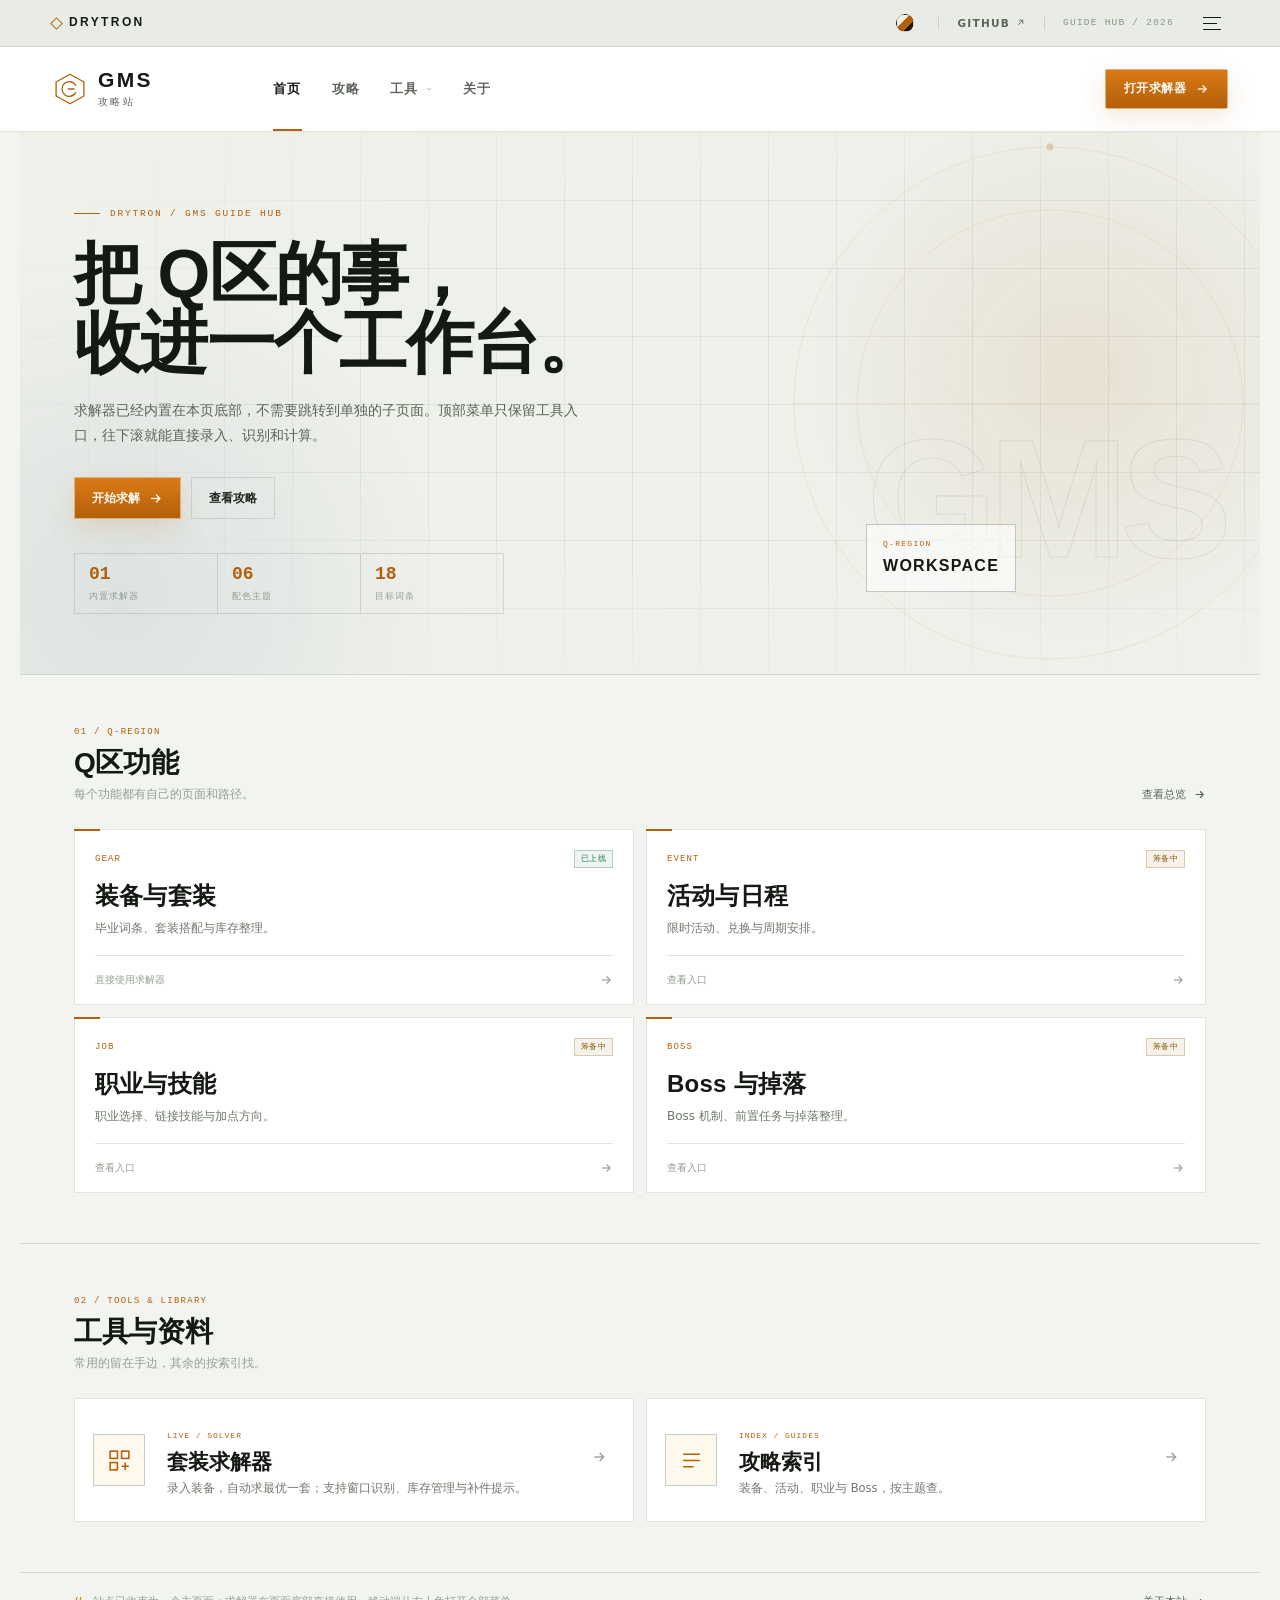
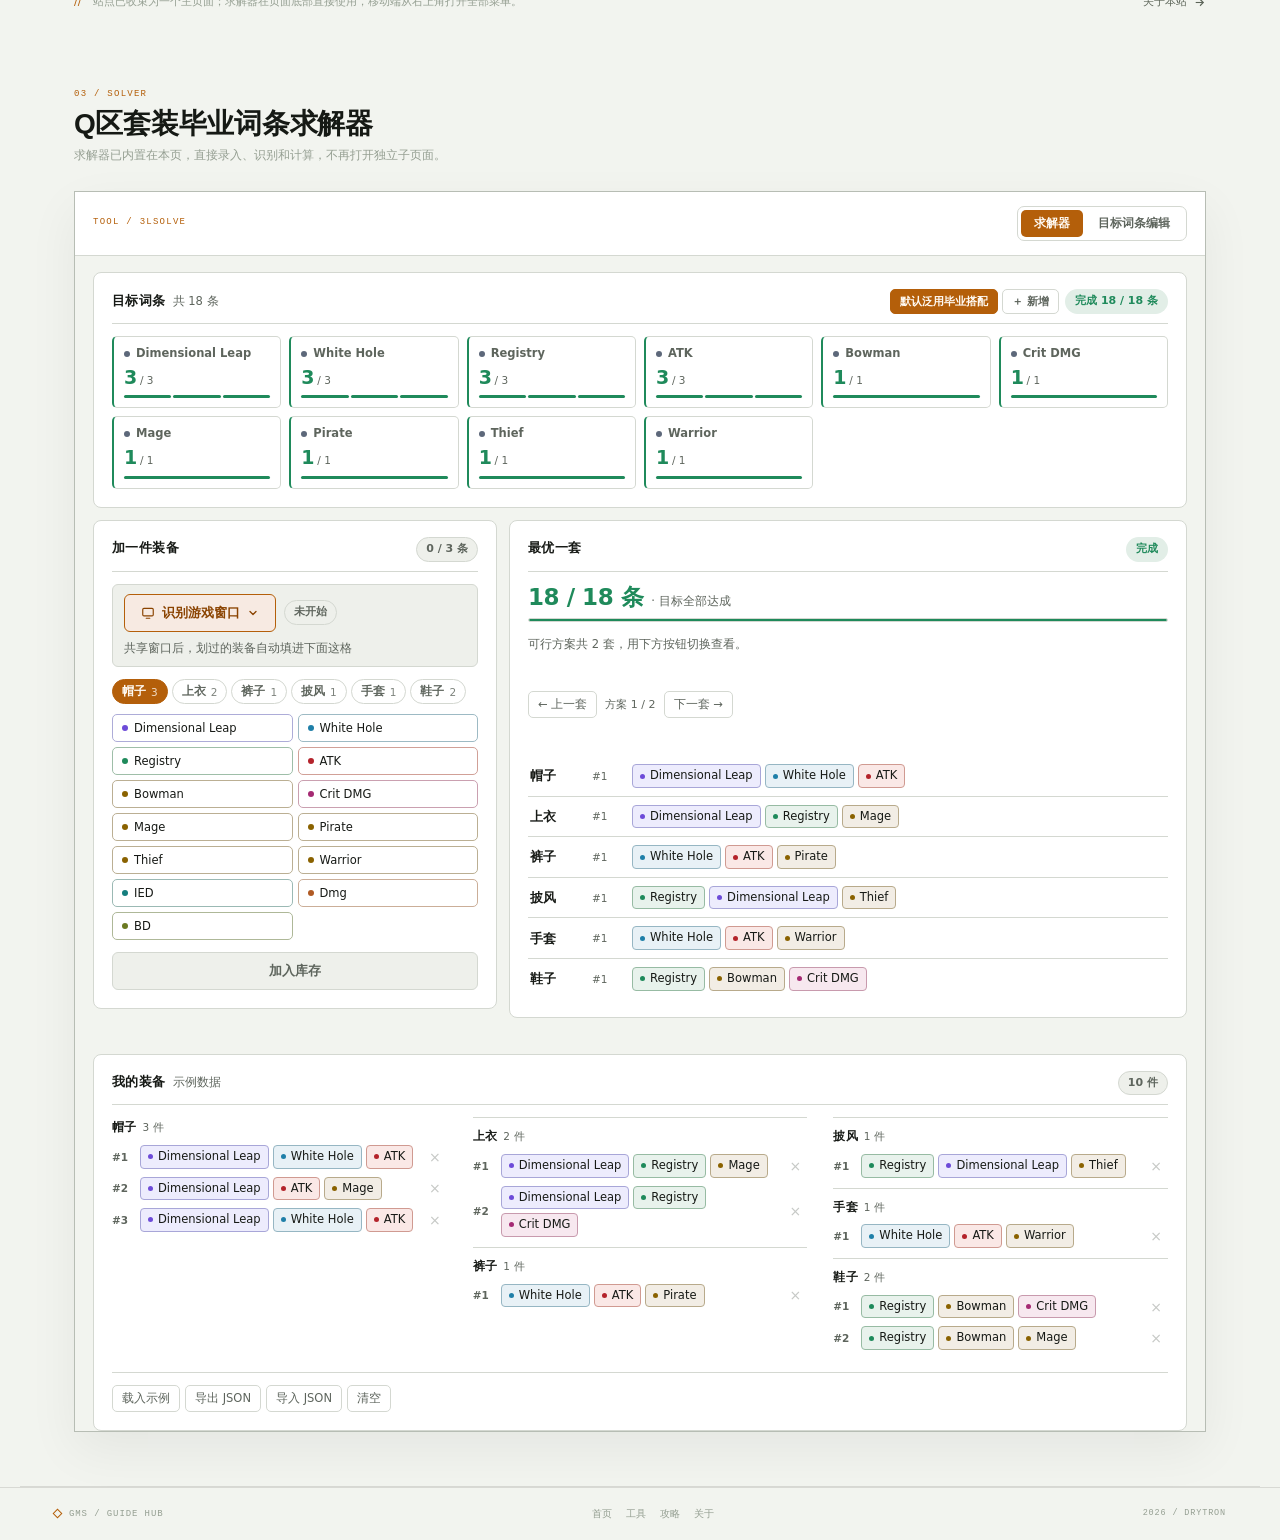
==== main/index.html @ a6ea395c "主站改版：求解器内嵌首页、移除 iframe 与独立求解器" ====
<!DOCTYPE html>
<html lang="zh-CN" data-theme="day">
<head>
<meta charset="utf-8">
<meta name="viewport" content="width=device-width, initial-scale=1">
<title>GMS 攻略站 · Q区工作台</title>
<meta name="description" content="GMS 攻略与工具入口：Q区装备、活动、职业、Boss 与套装求解器。">
<link rel="canonical" href="https://tools.drytron.net/main/">
<meta name="color-scheme" content="light dark">
<link rel="icon" href="data:image/svg+xml,%3Csvg%20xmlns='http://www.w3.org/2000/svg'%20viewBox='0%200%2064%2064'%3E%3Crect%20width='64'%20height='64'%20fill='%230a0c0f'/%3E%3Cpath%20d='M32%2010%2052%2021v22L32%2054%2012%2043V21Z'%20fill='none'%20stroke='%23f0932b'%20stroke-width='3'/%3E%3Ctext%20x='32'%20y='40'%20font-size='22'%20fill='%23f2f4f6'%20font-family='sans-serif'%20text-anchor='middle'%3EG%3C/text%3E%3C/svg%3E">
<script>(function(){try{var t=localStorage.getItem('gms-theme');if(['day','night','obsidian','ocean','forest','violet'].indexOf(t)>-1)document.documentElement.setAttribute('data-theme',t);}catch(e){}})();</script>
<link rel="stylesheet" href="/main/assets/site.css">
<link rel="stylesheet" href="/main/assets/solver.css">
</head>
<body class="page-home">
<a class="skip" href="#main">跳到内容</a>
<header class="site-head" id="siteHead">
  <div class="utility-bar">
    <div class="shell utility-inner">
      <a class="utility-brand" href="/main/"><i aria-hidden="true"></i>DRYTRON</a>
      <div class="utility-right">
        <div class="theme-wrap">
  <button class="theme-trigger" id="themeTrigger" type="button" aria-label="切换配色" aria-expanded="false" aria-controls="themePanel">
    <span class="theme-orb" aria-hidden="true"></span>
  </button>
  <div class="theme-panel" id="themePanel" hidden>
    <div class="theme-options" role="listbox" aria-label="站点配色"><button class="theme-dot" type="button" data-theme-choice="day" aria-label="白天" title="白天"></button><button class="theme-dot" type="button" data-theme-choice="night" aria-label="黑夜" title="黑夜"></button><button class="theme-dot" type="button" data-theme-choice="obsidian" aria-label="黑曜" title="黑曜"></button><button class="theme-dot" type="button" data-theme-choice="ocean" aria-label="深海" title="深海"></button><button class="theme-dot" type="button" data-theme-choice="forest" aria-label="森林" title="森林"></button><button class="theme-dot" type="button" data-theme-choice="violet" aria-label="暮紫" title="暮紫"></button></div>
  </div>
</div>
        <span class="utility-sep" aria-hidden="true"></span>
        <a class="utility-link" href="https://github.com/YourKlc/gmsinone" target="_blank" rel="noopener">GITHUB <svg viewBox="0 0 24 24" aria-hidden="true"><path d="M7 17L17 7"/><path d="M9 7h8v8"/></svg></a>
        <span class="utility-sep" aria-hidden="true"></span>
        <span class="utility-note">GUIDE HUB / 2026</span>
        <button class="menu-button" id="menuBtn" type="button" aria-label="打开全部菜单" aria-expanded="false" aria-controls="drawer">
          <span></span><span></span><span></span>
        </button>
      </div>
    </div>
  </div>
  <div class="main-bar">
    <div class="shell main-inner">
      <a class="logo" href="/main/" aria-label="GMS 攻略站首页">
        <svg class="logo-mark" viewBox="0 0 44 44" aria-hidden="true">
  <path d="M22 4 39 13.5v17L22 40 5 30.5v-17Z"/>
  <path d="M29 17.5a9 9 0 1 0 0 9"/>
  <path d="M27 22h-7"/>
</svg>
        <span class="logo-text"><strong>GMS</strong><small>攻略站</small></span>
      </a>
      <nav class="nav" aria-label="主导航">
        <a class="nav-item is-current" href="/main/">首页</a>
        <a class="nav-item" href="/main/guides/">攻略</a>
        <div class="nav-group" data-nav-group="tools">
  <button class="nav-item nav-trigger" type="button" aria-expanded="false" aria-controls="drop-tools">工具 <svg class="caret" viewBox="0 0 24 24" aria-hidden="true"><path d="M6 9l6 6 6-6"/></svg></button>
  <div class="dropdown" id="drop-tools">
    <a class="drop-link" href="/main/#solver"><span><strong>Q区求解器</strong><small>在本页底部直接录入、识别、计算</small></span><span class="drop-tag">已上线</span></a>
    <a class="drop-all" href="/main/#solver"><span>直接使用求解器</span><svg viewBox="0 0 24 24" aria-hidden="true"><path d="M5 12h14"/><path d="M13 6l6 6-6 6"/></svg></a>
  </div>
</div>
        <a class="nav-item" href="/main/about/">关于</a>
      </nav>
      <div class="nav-right">
        <a class="cta" href="/main/#solver">打开求解器 <svg viewBox="0 0 24 24" aria-hidden="true"><path d="M5 12h14"/><path d="M13 6l6 6-6 6"/></svg></a>
      </div>
    </div>
  </div>
</header>
<div class="drawer" id="drawer" hidden>
  <div class="drawer-backdrop" data-close></div>
  <aside class="drawer-panel" role="dialog" aria-modal="true" aria-label="全部菜单">
    <div class="drawer-head">
      <span class="drawer-title">全部菜单</span>
      <button class="drawer-close" id="drawerClose" type="button" aria-label="关闭菜单">×</button>
    </div>
    <nav class="drawer-nav">
      <a href="/main/">首页 <span>HOME</span></a>
      <a href="/main/guides/">攻略 <span>GUIDES</span></a>
      <div class="drawer-group"><p>工具 <span>TOOLS</span></p><a href="/main/#solver">Q区求解器 <span>SOLVER</span></a></div>
      <a href="/main/about/">关于 <span>ABOUT</span></a>
    </nav>
    <a class="drawer-cta" href="/main/#solver">打开求解器 <svg viewBox="0 0 24 24" aria-hidden="true"><path d="M5 12h14"/><path d="M13 6l6 6-6 6"/></svg></a>
  </aside>
</div>
<main class="app-main" id="main">
<section class="home-hero">
  <div class="hero-art" aria-hidden="true">
    <div class="hero-grid"></div>
    <div class="hero-glow hero-glow-a"></div>
    <div class="hero-glow hero-glow-b"></div>
    <div class="hero-orbit">
      <svg viewBox="0 0 820 820">
        <circle cx="410" cy="410" r="300" fill="none"/>
        <circle cx="410" cy="410" r="226" fill="none"/>
        <circle cx="410" cy="110" r="4"/>
        <circle cx="708" cy="540" r="3"/>
        <path d="M110 410h600"/>
      </svg>
    </div>
  </div>

  <div class="hero-copy">
    <p class="kicker"><span class="kicker-line"></span>DRYTRON / GMS GUIDE HUB</p>
    <h1>把 Q区的事，<br><span>收进一个工作台。</span></h1>
    <p class="lede">求解器已经内置在本页底部，不需要跳转到单独的子页面。顶部菜单只保留工具入口，往下滚就能直接录入、识别和计算。</p>
    <div class="actions">
      <a class="btn btn-primary" href="#solver">
        开始求解
        <svg viewBox="0 0 24 24" aria-hidden="true"><path d="M5 12h14"/><path d="M13 6l6 6-6 6"/></svg>
      </a>
      <a class="btn btn-ghost" href="/main/guides/">查看攻略</a>
    </div>
    <div class="hero-stats">
      <div><b>01</b><span>内置求解器</span></div>
      <div><b>06</b><span>配色主题</span></div>
      <div><b>18</b><span>目标词条</span></div>
    </div>
  </div>

  <div class="hero-side" aria-hidden="true">
    <div class="hero-word">GMS</div>
    <div class="hero-badge"><span>Q-REGION</span><strong>WORKSPACE</strong></div>
  </div>
</section>

<section class="content-section">
  <div class="section-heading">
    <p class="section-code">01 / Q-REGION</p>
    <div class="section-title">
      <h2>Q区功能</h2>
      <p>每个功能都有自己的页面和路径。</p>
    </div>
    <a class="section-link" href="/main/q/">查看总览 <svg viewBox="0 0 24 24" aria-hidden="true"><path d="M5 12h14"/><path d="M13 6l6 6-6 6"/></svg></a>
  </div>

  <div class="feature-grid">
    <a class="feature-card" href="#solver">
      <span class="feature-top"><span class="feature-code">GEAR</span><span class="tag tag-live">已上线</span></span>
      <h3>装备与套装</h3>
      <p>毕业词条、套装搭配与库存整理。</p>
      <span class="feature-foot"><span>直接使用求解器</span><svg viewBox="0 0 24 24" aria-hidden="true"><path d="M5 12h14"/><path d="M13 6l6 6-6 6"/></svg></span>
    </a>
    <a class="feature-card" href="/main/q/events/">
      <span class="feature-top"><span class="feature-code">EVENT</span><span class="tag tag-soon">筹备中</span></span>
      <h3>活动与日程</h3>
      <p>限时活动、兑换与周期安排。</p>
      <span class="feature-foot"><span>查看入口</span><svg viewBox="0 0 24 24" aria-hidden="true"><path d="M5 12h14"/><path d="M13 6l6 6-6 6"/></svg></span>
    </a>
    <a class="feature-card" href="/main/q/job/">
      <span class="feature-top"><span class="feature-code">JOB</span><span class="tag tag-soon">筹备中</span></span>
      <h3>职业与技能</h3>
      <p>职业选择、链接技能与加点方向。</p>
      <span class="feature-foot"><span>查看入口</span><svg viewBox="0 0 24 24" aria-hidden="true"><path d="M5 12h14"/><path d="M13 6l6 6-6 6"/></svg></span>
    </a>
    <a class="feature-card" href="/main/q/boss/">
      <span class="feature-top"><span class="feature-code">BOSS</span><span class="tag tag-soon">筹备中</span></span>
      <h3>Boss 与掉落</h3>
      <p>Boss 机制、前置任务与掉落整理。</p>
      <span class="feature-foot"><span>查看入口</span><svg viewBox="0 0 24 24" aria-hidden="true"><path d="M5 12h14"/><path d="M13 6l6 6-6 6"/></svg></span>
    </a>
  </div>
</section>

<section class="content-section">
  <div class="section-heading">
    <p class="section-code">02 / TOOLS &amp; LIBRARY</p>
    <div class="section-title">
      <h2>工具与资料</h2>
      <p>常用的留在手边，其余的按索引找。</p>
    </div>
  </div>

  <div class="home-split">
    <a class="wide-card tool-wide" href="#solver">
      <span class="wide-icon" aria-hidden="true">
        <svg viewBox="0 0 24 24"><rect x="3" y="3" width="7" height="7"/><rect x="14" y="3" width="7" height="7"/><rect x="3" y="14" width="7" height="7"/><path d="M14 17.5h7M17.5 14v7"/></svg>
      </span>
      <span class="wide-copy">
        <small>LIVE / SOLVER</small>
        <h3>套装求解器</h3>
        <p>录入装备，自动求最优一套；支持窗口识别、库存管理与补件提示。</p>
      </span>
      <span class="wide-arrow" aria-hidden="true"><svg viewBox="0 0 24 24"><path d="M5 12h14"/><path d="M13 6l6 6-6 6"/></svg></span>
    </a>

    <a class="wide-card lib-wide" href="/main/guides/">
      <span class="wide-icon" aria-hidden="true">
        <svg viewBox="0 0 24 24"><path d="M4 6h16M4 12h16M4 18h10"/></svg>
      </span>
      <span class="wide-copy">
        <small>INDEX / GUIDES</small>
        <h3>攻略索引</h3>
        <p>装备、活动、职业与 Boss，按主题查。</p>
      </span>
      <span class="wide-arrow" aria-hidden="true"><svg viewBox="0 0 24 24"><path d="M5 12h14"/><path d="M13 6l6 6-6 6"/></svg></span>
    </a>
  </div>
</section>

<section class="home-note">
  <span class="note-mark" aria-hidden="true">//</span>
  <p>站点已收束为一个主页面；求解器在页面底部直接使用，移动端从右上角打开全部菜单。</p>
  <a href="/main/about/">关于本站 <svg viewBox="0 0 24 24" aria-hidden="true"><path d="M5 12h14"/><path d="M13 6l6 6-6 6"/></svg></a>
</section>

<section class="content-section solver-section" id="solver">
  <div class="section-heading">
    <p class="section-code">03 / SOLVER</p>
    <div class="section-title">
      <h2>Q区套装毕业词条求解器</h2>
      <p>求解器已内置在本页，直接录入、识别和计算，不再打开独立子页面。</p>
    </div>
  </div>
  <div class="solver-app" data-solver-root data-theme="day">
  <div class="solver-bar">
    <span class="solver-bar-label">TOOL / 3LSOLVE</span>
    <div class="tabs" id="pageTabs"></div>
  </div>
<div id="viewSolve">
  <!-- ===== 目标 ===== -->
  <section class="card">
    <div class="card-head">
      <h2>目标词条<span id="targetSub"></span></h2>
      <div class="head-right">
        <div class="mode-switch" id="modeSwitch"></div>
        <span class="pill" id="targetPill" data-state="zero">—</span>
      </div>
    </div>
    <div class="target-grid" id="targetGrid"></div>
  </section>

  <div class="cols">
    <div class="col">
      <!-- ===== 添加装备 ===== -->
      <section class="card">
        <div class="card-head"><h2>加一件装备</h2><span class="pill" id="pickPill" data-state="zero">0 / 3 条</span></div>

        <div class="scan-inline">
          <div class="scan-inline-head">
            <button class="mini scan-toggle" id="btnScanToggle" aria-expanded="false">
              <svg class="ico" viewBox="0 0 24 24" aria-hidden="true"><rect x="3" y="4" width="18" height="13" rx="2"/><path d="M9 21h6"/></svg>
              <span class="lbl">识别游戏窗口</span>
              <svg class="chev" viewBox="0 0 24 24" aria-hidden="true"><path d="M6 9l6 6 6-6"/></svg>
            </button>
            <span class="pill" id="scanPill" data-state="zero">未开始</span>
            <span class="hint">共享窗口后，划过的装备自动填进下面这格</span>
          </div>
          <div id="scanBody" hidden>
            <p class="mode-note">
              点「开始共享」，在弹出的列表里选游戏窗口（默认停在「窗口」页，游戏要窗口化运行）。共享期间会一直识别你划过的每一件装备，
              按装备名自动判部位、录入并去重，直到你点「停止」；想更准更快，可以在画面上框一块浮窗区域。
              一件装备上的词条可能是 1~3 条，认得的按词条记录，认不得的统一记为 Other。第一次用需要联网加载识别引擎。
            </p>
            <div class="inv-tools" style="margin-top:0;border-top:0;padding-top:0">
              <button class="ghost" id="btnScanStart">开始共享</button>
              <button class="ghost" id="btnScanStop" disabled>停止</button>
              <button class="ghost" id="btnScanRect" disabled>重新框选</button>
              <span class="hint"><input type="checkbox" id="scanAuto" checked> 识别期间自动录入（重复的跳过）</span>
            </div>
            <div class="scan-stage" id="scanStage">
              <video id="scanVideo" autoplay muted playsinline class="scan-video"></video>
              <canvas id="scanCanvas" hidden></canvas>
              <div class="scan-rect" id="scanRect"></div>
              <p class="empty" id="scanHint">还没连接窗口。开始共享后，在画面上按住鼠标拖出一个方框，罩住整个装备浮窗（装备名 + 3 行词条）。</p>
            </div>
            <div class="scan-bar">
              <span class="hint" id="scanRegion">区域：未框选</span>
              <span class="hint" id="scanSlotInfo">部位：自动识别</span>
              <span class="hint" id="scanEngine">识别引擎：未加载</span>
            </div>
            <p class="mode-note" id="scanNote"></p>

            <div class="scan-shot">
              <div class="scan-drop" id="scanDrop">不方便共享窗口时，把装备截图拖到这里，或在页面里 Ctrl+V 粘贴</div>
              <div class="inv-tools">
                <button class="ghost" id="btnScanShot">选择截图</button>
                <span class="pill" id="scanShotPill" data-state="zero">—</span>
                <input type="file" id="scanFile" accept="image/*" hidden>
              </div>
            </div>

            <div class="scan-log-head">
              <span class="hint">识别记录</span>
              <span class="pill" id="scanLogPill" data-state="zero">0 件已入库</span>
            </div>
            <div id="scanLog"></div>
            <div class="scan-raw" id="scanRaw" hidden></div>

            <details class="scan-diag" id="scanDiag">
              <summary>诊断日志（识别出问题时可以复制发我）</summary>
              <div class="diag-tools">
                <button class="mini" id="btnDiagCopy">复制日志</button>
                <button class="mini" id="btnDiagClear">清空</button>
                <span class="hint" id="scanDiagPill"></span>
              </div>
              <textarea class="diag-body" id="scanDiagBody" readonly spellcheck="false"></textarea>
            </details>
          </div>
        </div>

        <div class="slot-tabs" id="slotTabs"></div>
        <div class="tag-grid" id="tagGrid"></div>
        <button class="primary" id="addBtn">加入库存</button>
      </section>

    </div>

    <div class="col">
      <!-- ===== 最优一套 ===== -->
      <section class="card result">
        <div class="card-head"><h2>最优一套</h2><span class="pill" id="resultPill" data-state="zero">—</span></div>
        <div id="resultBody"></div>
      </section>

      <!-- ===== 再添一件就能齐 ===== -->
      <section class="card" id="gapCard" hidden>
        <div class="card-head">
          <h2>再添一件就能齐<span id="gapSub"></span></h2>
          <span class="pill" id="gapPill" data-state="part">—</span>
        </div>
        <div id="gapBody"></div>
      </section>
    </div>
  </div>

  <!-- ===== 库存（整幅） ===== -->
  <section class="card" id="invCard">
    <div class="card-head">
      <h2>我的装备<span id="invSub"></span></h2>
      <span class="pill" id="invPill">0 件</span>
    </div>
    <div id="invList"></div>
    <div class="inv-tools">
      <button class="ghost" id="btnDemo">载入示例</button>
      <button class="ghost" id="btnExport">导出 JSON</button>
      <button class="ghost" id="btnImport">导入 JSON</button>
      <button class="ghost" id="btnClear">清空</button>
      <input type="file" id="fileInput" accept="application/json,.json" hidden>
    </div>
  </section>
  </div>

  <!-- ===== 视图：搭配管理 ===== -->
  <div id="viewCustom" hidden>
    <section class="card">
      <div class="card-head">
        <h2>搭配列表</h2>
        <span class="pill" id="activePill" data-state="zero">—</span>
      </div>
      <div class="preset-bar">
        <div class="preset-tabs" id="presetRow"></div>
        <button class="ghost" id="btnAddPreset">＋ 新增搭配</button>
      </div>
    </section>

    <section class="card">
      <div class="card-head">
        <h2>编辑搭配<span id="custSub"></span></h2>
        <span class="pill" id="custPill" data-state="zero">0 / 18 条</span>
      </div>
      <div class="field-row">
        <label for="custName">名称</label>
        <input type="text" id="custName" maxlength="24" placeholder="给这套搭配起个名字">
      </div>
      <div class="field-row">
        <label for="custDesc">备注</label>
        <input type="text" id="custDesc" maxlength="40" placeholder="可不填，写一句备注方便自己认">
      </div>
      <div class="cust-grid" id="custGrid"></div>
      <p class="mode-note" id="custNote"></p>
      <div class="inv-tools">
        <button class="primary cust-apply" id="btnApply">用这套搭配求解</button>
        <button class="ghost" id="btnDelPreset">删除这套搭配</button>
        <button class="ghost" id="btnPresetZero">全部清零</button>
      </div>
    </section>

    <section class="card">
      <div class="card-head">
        <h2>这套搭配预览<span id="prevSub"></span></h2>
        <span class="pill" id="prevPill" data-state="zero">—</span>
      </div>
      <div class="target-grid" id="custPrev"></div>
      <div class="mode-note" id="custDiff"></div>
    </section>

    <section class="card">
      <div class="card-head"><h2>填写规则</h2><span class="pill">每条上限 3</span></div>
      <p class="note" style="margin-top:0">
        <b>怎么填</b>：每个词条填「要凑到几条」，0 就是不作要求。6 个部位各上 1 件、每件 3 条，全场一共只有 18 条，
        所以合计超过 18 条不可能全部达成，页面会先提示你减回去。<br>
        <b>合计正好 18 条</b>：等于要求每一条都不能浪费，求出来的搭配里每一件都是满分词条。<br>
        <b>合计少于 18 条</b>：允许出现空转词条，求解器仍然优先把目标条数凑齐，剩下的位置可以放任意词条。<br>
        <b>每条上限 3</b>：每条词条最多填 3 条，再多就填不上去了。<br>
        <b>多套搭配</b>：「默认泛用毕业搭配」是默认搭配，不能改名、不能删；点「＋ 新增搭配」会复制当前这套的条数，另存为一套新的，
        名称和备注都能随时改，也可以删掉。切换搭配在目标卡上方的标签页里点，两页的标签是同一套。
      </p>
    </section>
  </div>

  <!-- ===== 视图：识别录入（已并入「加一件装备」） ===== -->


</div>

</section>

</main>
<footer class="site-foot">
  <span class="foot-brand"><i aria-hidden="true"></i>GMS / GUIDE HUB</span>
  <div class="foot-links"><a href="/main/">首页</a><a href="/main/#solver">工具</a><a href="/main/guides/">攻略</a><a href="/main/about/">关于</a></div>
  <span class="foot-copy">2026 / DRYTRON</span>
</footer>
<script src="/main/assets/site.js"></script>
<script src="/main/assets/solver-app.js"></script>
<script type='module' src='https://static.cloudflareinsights.com/beacon.min.js' data-cf-beacon='{"token": "d373065d4abe4deba06e5e082b9f58ed"}'></script>
</body>
</html>
---- main/assets/site.css ----
/* ============================================================
   GMS 攻略站 · 顶部双层导航 / 独立子路径
   ============================================================ */
:root{
  color-scheme:dark;
  --side-w:262px;
  --bg:#0a0c0f;
  --bg-soft:#0f1216;
  --panel:#14181d;
  --panel-2:#171c22;
  --panel-3:#1b2026;
  --line:rgba(255,255,255,.10);
  --line-strong:rgba(255,255,255,.18);
  --ink:#f2f4f6;
  --muted:#98a1ab;
  --muted-2:#6f7882;
  --accent:#f0932b;
  --accent-2:#ffb45f;
  --accent-deep:#c96416;
  --ok:#54c08a;
  --warn:#e0a94a;
  --display:"Bahnschrift SemiCondensed","DIN Alternate","Microsoft YaHei","PingFang SC",sans-serif;
  --body:"Segoe UI","Microsoft YaHei","PingFang SC","Noto Sans SC",system-ui,sans-serif;
  --mono:ui-monospace,"Cascadia Mono",Consolas,monospace;
  --hero:#090b0e;
  --grid-line:rgba(255,255,255,.045);
  --word-stroke:rgba(255,255,255,.10);
  --glow-a:rgba(240,147,43,.20);
  --glow-b:rgba(74,116,158,.16);
  --card:#111419;
  --card-hover-a:#1a1f26;
  --card-hover-b:#12161b;
  --icon-bg:#101318;
  --on-accent:#1a1005;
  --accent-border:#ffc98d;
  --accent-soft:rgba(240,147,43,.06);
  --accent-wash:rgba(240,147,43,.07);
  --accent-wash-2:rgba(240,147,43,.01);
  --accent-border-strong:rgba(240,147,43,.55);
  --accent-underline:rgba(240,147,43,.4);
  --accent-shadow:rgba(240,147,43,.18);
  --selection:rgba(240,147,43,.32);
  --ink-2:#eef2f5;
  --ink-3:#dfe5ea;
  --ink-4:#d6dde4;
  --text-2:#aab3bd;
  --text-3:#9aa4af;
  --text-4:#98a3ae;
  --text-7:#8a949f;
  --text-9:#78828d;
  --text-12:#6f7882;
  --text-13:#6c7782;
  --border-soft:#303841;
  --border-mid:#3a424b;
  --ok-bg:rgba(84,192,138,.07);
  --ok-line:rgba(84,192,138,.28);
  --warn-bg:rgba(224,169,74,.06);
  --warn-line:rgba(224,169,74,.24);
  --shadow-panel:rgba(0,0,0,.55);
  --swatch:linear-gradient(135deg,#0a0c0f 0 38%,#f0932b 38% 68%,#f2f4f6 68%);
}
:root[data-theme="ocean"]{
  --bg:#061018;--bg-soft:#091820;--panel:#0e202a;--panel-2:#122833;--panel-3:#17313e;
  --line:rgba(160,235,245,.12);--line-strong:rgba(160,235,245,.24);
  --ink:#effcff;--muted:#8faab4;--muted-2:#617c86;
  --accent:#43cfc4;--accent-2:#8ef5ed;--accent-deep:#1b9e97;--ok:#50dfb7;--warn:#e3c36b;
  --hero:#051016;--glow-a:rgba(67,207,196,.20);--glow-b:rgba(50,120,200,.16);
  --grid-line:rgba(180,245,255,.06);--word-stroke:rgba(190,250,255,.10);
  --card:#0b1a22;--card-hover-a:#11303a;--card-hover-b:#0a2028;--icon-bg:#09171e;
  --on-accent:#041312;--accent-border:#a9fff7;--accent-soft:rgba(67,207,196,.08);--accent-wash:rgba(67,207,196,.09);--accent-wash-2:rgba(67,207,196,.01);--accent-border-strong:rgba(67,207,196,.55);--accent-underline:rgba(67,207,196,.45);--accent-shadow:rgba(67,207,196,.18);--selection:rgba(67,207,196,.3);
  --swatch:linear-gradient(135deg,#04090d 0 38%,#43cfc4 38% 68%,#effcff 68%);
  --ok-bg:rgba(80,223,183,.07);--ok-line:rgba(80,223,183,.28);--warn-bg:rgba(227,195,107,.06);--warn-line:rgba(227,195,107,.24);
}
:root[data-theme="forest"]{
  --bg:#0a100c;--bg-soft:#0d160f;--panel:#131d16;--panel-2:#18271c;--panel-3:#1d3123;
  --line:rgba(200,255,190,.11);--line-strong:rgba(200,255,190,.22);
  --ink:#f1f8ee;--muted:#9bb09a;--muted-2:#6d806d;
  --accent:#8bcf5a;--accent-2:#c7f39a;--accent-deep:#5b9e36;--ok:#5ed79a;--warn:#e0b85c;
  --hero:#081009;--glow-a:rgba(139,207,90,.20);--glow-b:rgba(110,150,80,.16);
  --grid-line:rgba(220,255,210,.055);--word-stroke:rgba(220,255,210,.10);
  --card:#0e1a12;--card-hover-a:#17271b;--card-hover-b:#0b1710;--icon-bg:#0b160e;
  --on-accent:#0b1605;--accent-border:#d5ffb0;--accent-soft:rgba(139,207,90,.07);--accent-wash:rgba(139,207,90,.08);--accent-wash-2:rgba(139,207,90,.01);--accent-border-strong:rgba(139,207,90,.55);--accent-underline:rgba(139,207,90,.45);--accent-shadow:rgba(139,207,90,.18);--selection:rgba(139,207,90,.3);
  --swatch:linear-gradient(135deg,#050a06 0 38%,#8bcf5a 38% 68%,#f1f8ee 68%);
  --ok-bg:rgba(94,215,154,.07);--ok-line:rgba(94,215,154,.28);--warn-bg:rgba(224,184,92,.06);--warn-line:rgba(224,184,92,.24);
}
:root[data-theme="violet"]{
  --bg:#0d0a12;--bg-soft:#120e1a;--panel:#181322;--panel-2:#1d1728;--panel-3:#231c31;
  --line:rgba(240,210,255,.11);--line-strong:rgba(240,210,255,.22);
  --ink:#fbf2ff;--muted:#b09bbd;--muted-2:#806e8c;
  --accent:#c084fc;--accent-2:#e5b7ff;--accent-deep:#9d5bd0;--ok:#6fe0b0;--warn:#e5b86b;
  --hero:#0b0810;--glow-a:rgba(192,132,252,.20);--glow-b:rgba(100,90,180,.16);
  --grid-line:rgba(250,230,255,.055);--word-stroke:rgba(250,230,255,.10);
  --card:#151020;--card-hover-a:#21182d;--card-hover-b:#120d1a;--icon-bg:#110c18;
  --on-accent:#160b20;--accent-border:#ecd6ff;--accent-soft:rgba(192,132,252,.08);--accent-wash:rgba(192,132,252,.09);--accent-wash-2:rgba(192,132,252,.01);--accent-border-strong:rgba(192,132,252,.55);--accent-underline:rgba(192,132,252,.45);--accent-shadow:rgba(192,132,252,.18);--selection:rgba(192,132,252,.3);
  --swatch:linear-gradient(135deg,#08060c 0 38%,#c084fc 38% 68%,#fbf2ff 68%);
  --ok-bg:rgba(111,224,176,.07);--ok-line:rgba(111,224,176,.28);--warn-bg:rgba(229,184,107,.06);--warn-line:rgba(229,184,107,.24);
}
:root[data-theme="day"]{
  --bg:#f2f4ef;--bg-soft:#e9ece5;--panel:#ffffff;--panel-2:#f5f6f2;--panel-3:#e8ebe4;
  --line:rgba(24,28,23,.12);--line-strong:rgba(24,28,23,.23);
  --ink:#151914;--muted:#5d655b;--muted-2:#8b9388;
  --accent:#b45f0a;--accent-2:#d97a16;--accent-deep:#8d4700;--ok:#24784f;--warn:#8a5a00;
  --hero:#eef0ea;--glow-a:rgba(180,95,10,.10);--glow-b:rgba(74,116,158,.10);
  --grid-line:rgba(21,25,20,.06);--word-stroke:rgba(21,25,20,.08);
  --card:#ffffff;--card-hover-a:#fff4e3;--card-hover-b:#ffffff;--icon-bg:#fff8ed;
  --on-accent:#fffaf3;--accent-border:#e3b17d;--accent-soft:rgba(180,95,10,.06);--accent-wash:rgba(180,95,10,.07);--accent-wash-2:rgba(180,95,10,.01);--accent-border-strong:rgba(180,95,10,.52);--accent-underline:rgba(180,95,10,.42);--accent-shadow:rgba(180,95,10,.15);--selection:rgba(180,95,10,.22);
  --ink-2:#171b16;--ink-3:#22271f;--ink-4:#30362d;
  --text-2:#5c6458;--text-3:#687164;--text-4:#6f786b;--text-7:#7f8a7d;--text-9:#899486;--text-12:#959f92;--text-13:#99a396;
  --border-soft:#d6dbd3;--border-mid:#c6ccc4;
  --ok-bg:rgba(36,120,79,.08);--ok-line:rgba(36,120,79,.30);--warn-bg:rgba(138,90,0,.08);--warn-line:rgba(138,90,0,.26);
  --shadow-panel:rgba(35,40,30,.18);
  --swatch:linear-gradient(135deg,#f4efe4 0 40%,#b45f0a 40% 70%,#171b16 70%);
  color-scheme:light;
}
:root[data-theme="night"]{
  --bg:#000000;--bg-soft:#05070a;--panel:#0b0d12;--panel-2:#0f1218;--panel-3:#131720;
  --line:rgba(213,228,255,.11);--line-strong:rgba(213,228,255,.20);
  --ink:#f5f8ff;--muted:#9aa7ba;--muted-2:#707e92;
  --accent:#a9c4ff;--accent-2:#d9e6ff;--accent-deep:#6f8fc9;--ok:#6ed7aa;--warn:#e3c36b;
  --hero:#000000;--glow-a:rgba(169,196,255,.16);--glow-b:rgba(80,120,200,.14);
  --grid-line:rgba(225,235,255,.05);--word-stroke:rgba(225,235,255,.10);
  --card:#07090e;--card-hover-a:#0c1422;--card-hover-b:#06080c;--icon-bg:#080b11;
  --on-accent:#02050c;--accent-border:#e4eeff;--accent-soft:rgba(169,196,255,.08);--accent-wash:rgba(169,196,255,.09);--accent-wash-2:rgba(169,196,255,.01);--accent-border-strong:rgba(169,196,255,.55);--accent-underline:rgba(169,196,255,.44);--accent-shadow:rgba(169,196,255,.18);--selection:rgba(169,196,255,.30);
  --swatch:linear-gradient(135deg,#000000 0 38%,#a9c4ff 38% 68%,#f5f8ff 68%);
  --ok-bg:rgba(110,215,170,.07);--ok-line:rgba(110,215,170,.28);--warn-bg:rgba(227,195,107,.06);--warn-line:rgba(227,195,107,.24);
  color-scheme:dark;
}

*{box-sizing:border-box}
html{scroll-behavior:smooth}
body{
  margin:0;background:var(--bg);color:var(--ink);
  font-family:var(--body);font-size:14px;line-height:1.6;
  font-variant-numeric:tabular-nums;-webkit-font-smoothing:antialiased;
}
a{color:inherit;text-decoration:none}
button{font-family:inherit;color:inherit}
::selection{background:var(--selection)}
code{font-family:var(--mono);font-size:.92em;color:var(--accent);background:var(--accent-soft);padding:1px 5px;border:1px solid var(--line)}
.skip{position:fixed;left:12px;top:12px;z-index:200;padding:10px 14px;background:var(--panel);border:1px solid var(--accent);transform:translateY(-200%);transition:transform .15s}
.skip:focus{transform:none}

/* ===== 左侧菜单 ===== */
.sidebar{
  position:fixed;inset:0 auto 0 0;z-index:60;width:var(--side-w);
  display:flex;flex-direction:column;padding:22px 16px 18px;
  background:var(--panel);border-right:1px solid var(--line);
  overflow:hidden;
}
.side-head{display:flex;align-items:flex-start;justify-content:space-between;gap:12px}
.brand{display:flex;align-items:center;gap:11px;min-width:0}
.brand-mark{width:38px;height:38px;flex:none;color:var(--accent)}
.brand-mark path{fill:none;stroke:currentColor;stroke-width:1.6;stroke-linecap:round;stroke-linejoin:round}
.brand-text{display:flex;flex-direction:column;min-width:0}
.brand-text strong{font-family:var(--display);font-size:21px;line-height:1;letter-spacing:.02em}
.brand-text small{margin-top:4px;font-family:var(--mono);font-size:9px;letter-spacing:.16em;color:var(--muted-2)}
.side-close{display:none;width:32px;height:32px;border:1px solid var(--line);background:transparent;font-size:18px;line-height:1;cursor:pointer}
.side-meta{margin:14px 0 18px;padding-bottom:14px;border-bottom:1px solid var(--line);font-family:var(--mono);font-size:9px;letter-spacing:.14em;color:var(--text-12)}
.side-nav{flex:1;overflow-y:auto;overflow-x:hidden;margin:0 -6px;padding:0 6px}
.side-nav::-webkit-scrollbar{width:4px}
.side-nav::-webkit-scrollbar-thumb{background:var(--line-strong)}
.side-group{margin-bottom:16px}
.side-group-head{
  display:flex;align-items:center;gap:8px;width:100%;height:30px;padding:0 6px;
  border:0;background:transparent;text-align:left;cursor:pointer;color:var(--muted);
}
.group-leaf{display:grid;place-items:center;width:14px;height:14px;color:var(--accent)}
.group-leaf svg{width:13px;height:13px;stroke:currentColor;fill:none;stroke-width:1.6}
.group-label{font-size:11px;font-weight:700;letter-spacing:.06em;color:var(--ink-4)}
.group-code{margin-left:auto;font-family:var(--mono);font-size:8px;letter-spacing:.08em;color:var(--text-12)}
.group-chevron{width:13px;height:13px;stroke:currentColor;fill:none;stroke-width:1.8;transition:transform .18s}
.side-group.is-open .group-chevron{transform:rotate(90deg)}
.side-items{display:flex;flex-direction:column;gap:2px;margin-top:4px}
.side-group:not(.is-open) .side-items{display:none}
.side-item{
  display:grid;grid-template-columns:42px minmax(0,1fr);align-items:center;gap:8px;
  min-height:38px;padding:8px 10px 8px 8px;border-left:2px solid transparent;
  color:var(--text-2);transition:background .15s,color .15s,border-color .15s;
}
.side-item:hover{background:var(--accent-wash);color:var(--ink)}
.side-item.is-current{border-left-color:var(--accent);background:var(--accent-wash);color:var(--ink)}
.side-code{font-family:var(--mono);font-size:8px;letter-spacing:.06em;color:var(--text-13)}
.side-item.is-current .side-code{color:var(--accent)}
.side-label{font-size:12.5px;font-weight:600;line-height:1.35;white-space:nowrap;overflow:hidden;text-overflow:ellipsis}
.side-foot{flex:none;padding-top:14px;border-top:1px solid var(--line)}
.side-cta{
  display:flex;align-items:center;justify-content:space-between;gap:8px;height:40px;padding:0 12px;
  background:linear-gradient(180deg,var(--accent-2),var(--accent));color:var(--on-accent);
  font-size:11.5px;font-weight:800;letter-spacing:.02em;
}
.side-cta svg{width:15px;height:15px;stroke:currentColor;fill:none;stroke-width:2}
.theme-block{margin-top:14px;display:flex;align-items:center;justify-content:space-between;gap:10px}
.theme-label{font-family:var(--mono);font-size:8.5px;letter-spacing:.1em;color:var(--text-12)}
.theme-row{display:flex;gap:6px}
.theme-dot{width:17px;height:17px;padding:0;border:1px solid var(--line-strong);background:var(--swatch);cursor:pointer;position:relative}
.theme-dot[data-theme-choice="night"]{background:linear-gradient(135deg,#000 0 50%,#a9c4ff 50%)}
.theme-dot[data-theme-choice="obsidian"]{background:linear-gradient(135deg,#14181d 0 50%,#f0932b 50%)}
.theme-dot[data-theme-choice="ocean"]{background:linear-gradient(135deg,#061018 0 50%,#43cfc4 50%)}
.theme-dot[data-theme-choice="forest"]{background:linear-gradient(135deg,#0a100c 0 50%,#8bcf5a 50%)}
.theme-dot[data-theme-choice="violet"]{background:linear-gradient(135deg,#0d0a12 0 50%,#c084fc 50%)}
.theme-dot.is-current{outline:2px solid var(--accent);outline-offset:1px}
.side-links{display:flex;align-items:center;justify-content:space-between;margin-top:12px;font-family:var(--mono);font-size:8.5px;letter-spacing:.08em;color:var(--text-12)}
.side-links a:hover{color:var(--accent)}
.side-backdrop{display:none}

/* 移动端顶栏 */
.mobile-head{
  display:none;position:fixed;inset:0 0 auto 0;z-index:40;height:56px;padding:0 16px;
  align-items:center;justify-content:space-between;gap:12px;
  background:color-mix(in srgb,var(--panel) 88%,transparent);
  border-bottom:1px solid var(--line);backdrop-filter:blur(14px);
}
.mobile-brand{display:flex;align-items:center;gap:8px;font-family:var(--display);font-size:15px;font-weight:800;letter-spacing:.04em}
.mobile-brand small{font-family:var(--mono);font-size:8px;letter-spacing:.12em;color:var(--muted-2)}
.menu-toggle{display:inline-flex;align-items:center;gap:8px;height:34px;padding:0 10px;border:1px solid var(--line);background:transparent;cursor:pointer;font-size:11px;font-weight:700}
.menu-toggle i{display:block;width:14px;height:1px;background:var(--ink);position:relative}
.menu-toggle i::before,.menu-toggle i::after{content:"";position:absolute;left:0;width:14px;height:1px;background:var(--ink)}
.menu-toggle i::before{top:-4px}.menu-toggle i::after{top:4px}

/* ===== 主内容 ===== */
.app-main{margin-left:var(--side-w);min-height:100vh;display:flex;flex-direction:column}
.home-hero{
  position:relative;overflow:hidden;display:grid;grid-template-columns:minmax(0,1fr) 340px;
  align-items:center;gap:36px;min-height:520px;padding:74px 54px 60px;
  background:var(--hero);border-bottom:1px solid var(--line);
}
.hero-art{position:absolute;inset:0;pointer-events:none}
.hero-grid{
  position:absolute;inset:0;
  background-image:linear-gradient(var(--grid-line) 1px,transparent 1px),linear-gradient(90deg,var(--grid-line) 1px,transparent 1px);
  background-size:68px 68px;
  mask-image:radial-gradient(ellipse at 65% 45%,#000 0 45%,transparent 78%);
  animation:gridDrift 26s linear infinite;
}
.hero-glow{position:absolute;border-radius:50%;filter:blur(2px)}
.hero-glow-a{width:560px;height:560px;right:-100px;top:-40px;background:radial-gradient(circle,var(--glow-a),transparent 68%)}
.hero-glow-b{width:640px;height:640px;left:-220px;bottom:-240px;background:radial-gradient(circle,var(--glow-b),transparent 70%)}
.hero-orbit{position:absolute;right:-140px;top:50%;width:700px;height:700px;transform:translateY(-50%);opacity:.5;animation:orbit 60s linear infinite}
.hero-orbit svg{width:100%;height:100%}
.hero-orbit circle{stroke:var(--accent);fill:none;stroke-opacity:.22}
.hero-orbit circle:nth-child(3),.hero-orbit circle:nth-child(4){fill:var(--accent);stroke:none;fill-opacity:.5}
.hero-orbit path{stroke:var(--accent);stroke-opacity:.12}
.hero-copy{position:relative;z-index:2;max-width:720px}
.kicker{display:flex;align-items:center;gap:10px;margin:0;font-family:var(--mono);font-size:9.5px;letter-spacing:.19em;color:var(--accent)}
.kicker-line{width:26px;height:1px;background:var(--accent)}
.home-hero h1{
  margin:18px 0 0;font-family:var(--display);font-size:clamp(42px,5.3vw,68px);
  line-height:1.02;letter-spacing:-.025em;font-weight:700;text-wrap:balance;
}
.lede{margin:20px 0 0;max-width:58ch;color:var(--text-2);font-size:14px;line-height:1.85}
.actions{display:flex;flex-wrap:wrap;gap:10px;margin-top:28px}
.btn{display:inline-flex;align-items:center;justify-content:center;gap:8px;height:42px;padding:0 17px;border:1px solid var(--line);font-size:12px;font-weight:700;transition:background .15s,border-color .15s,color .15s,transform .15s}
.btn svg{width:15px;height:15px;stroke:currentColor;fill:none;stroke-width:2}
.btn-primary{background:linear-gradient(180deg,var(--accent-2),var(--accent));color:var(--on-accent);border-color:var(--accent-border);box-shadow:0 10px 28px var(--accent-shadow)}
.btn-primary:hover{transform:translateY(-1px)}
.btn-ghost{background:transparent;color:var(--ink-3)}
.btn-ghost:hover{border-color:var(--accent);color:var(--accent);background:var(--accent-soft)}
.hero-stats{display:grid;grid-template-columns:repeat(3,minmax(0,1fr));max-width:430px;margin-top:34px;border-top:1px solid var(--line);border-left:1px solid var(--line)}
.hero-stats div{padding:10px 14px;border-right:1px solid var(--line);border-bottom:1px solid var(--line)}
.hero-stats b{display:block;font-family:var(--mono);font-size:18px;line-height:1.2;color:var(--accent)}
.hero-stats span{display:block;margin-top:3px;font-size:9px;letter-spacing:.1em;color:var(--text-12)}
.hero-side{position:relative;height:380px;min-width:0}
.hero-word{
  position:absolute;right:-18px;bottom:34px;font-family:var(--display);font-size:168px;line-height:.8;
  font-weight:700;letter-spacing:-.05em;color:transparent;-webkit-text-stroke:1px var(--word-stroke);
  user-select:none;
}
.hero-badge{position:absolute;left:0;bottom:8px;display:flex;flex-direction:column;gap:2px;padding:13px 16px;border:1px solid var(--line-strong);background:color-mix(in srgb,var(--panel) 60%,transparent)}
.hero-badge span{font-family:var(--mono);font-size:8px;letter-spacing:.16em;color:var(--accent)}
.hero-badge strong{font-family:var(--display);font-size:16px;letter-spacing:.08em}

.content-section{width:100%;max-width:1260px;padding:50px 54px;border-bottom:1px solid var(--line)}
.section-heading{display:grid;grid-template-columns:minmax(0,1fr) auto;gap:7px 22px;align-items:end;margin-bottom:26px}
.section-code{grid-column:1;grid-row:1;margin:0;font-family:var(--mono);font-size:9px;letter-spacing:.14em;color:var(--accent);white-space:nowrap}
.section-title{grid-column:1;grid-row:2}
.section-title h2{margin:0;font-family:var(--display);font-size:28px;line-height:1.15;letter-spacing:-.01em}
.section-title p{margin:6px 0 0;color:var(--text-12);font-size:11.5px}
.section-link{grid-column:2;grid-row:2;display:inline-flex;align-items:center;gap:7px;font-size:11px;color:var(--text-2);white-space:nowrap}
.section-link:hover{color:var(--accent)}
.section-link svg{width:13px;height:13px;stroke:currentColor;fill:none;stroke-width:2}

.feature-grid{display:grid;grid-template-columns:repeat(2,minmax(0,1fr));gap:12px}
.feature-grid--q{margin-top:0}
.feature-card{
  display:flex;flex-direction:column;min-height:176px;padding:20px 20px 16px;
  border:1px solid var(--line);background:var(--card);position:relative;
  transition:border-color .16s,transform .16s,background .16s;
}
.feature-card::before{content:"";position:absolute;left:-1px;top:-1px;width:26px;height:2px;background:var(--accent)}
.feature-card:hover{border-color:var(--accent-border-strong);transform:translateY(-2px);background:linear-gradient(180deg,var(--card-hover-a),var(--card-hover-b))}
.feature-top{display:flex;align-items:center;justify-content:space-between;gap:12px}
.feature-code{font-family:var(--mono);font-size:9px;letter-spacing:.12em;color:var(--accent)}
.feature-card h3{margin:14px 0 0;font-family:var(--display);font-size:24px;line-height:1.2;letter-spacing:.01em}
.feature-card p{margin:7px 0 0;max-width:50ch;color:var(--text-4);font-size:12px;line-height:1.7}
.feature-foot{display:flex;align-items:center;justify-content:space-between;gap:10px;margin-top:auto;padding-top:16px;border-top:1px solid var(--line);font-size:10px;color:var(--text-12)}
.feature-foot svg{width:14px;height:14px;stroke:currentColor;fill:none;stroke-width:2;transition:transform .15s}
.feature-card:hover .feature-foot{color:var(--accent)}
.feature-card:hover .feature-foot svg{transform:translateX(3px)}
.tag{display:inline-flex;align-items:center;height:18px;padding:0 6px;border:1px solid var(--line-strong);font-family:var(--mono);font-size:8px;letter-spacing:.06em;white-space:nowrap}
.tag-live{color:var(--ok);border-color:var(--ok-line);background:var(--ok-bg)}
.tag-soon{color:var(--warn);border-color:var(--warn-line);background:var(--warn-bg)}
.tag-info{color:var(--text-2);border-color:var(--line-strong);background:var(--accent-soft)}

.home-split{display:grid;grid-template-columns:repeat(2,minmax(0,1fr));gap:12px}
.wide-card{
  display:grid;grid-template-columns:58px minmax(0,1fr) 24px;align-items:center;gap:16px;
  min-height:124px;padding:18px;border:1px solid var(--line);background:var(--card);
  transition:border-color .16s,background .16s,transform .16s;
}
.wide-card:hover{border-color:var(--accent-border-strong);transform:translateY(-2px);background:linear-gradient(180deg,var(--card-hover-a),var(--card-hover-b))}
.wide-icon{display:grid;place-items:center;width:52px;height:52px;border:1px solid var(--border-mid);background:var(--icon-bg);color:var(--accent)}
.wide-icon svg{width:25px;height:25px;stroke:currentColor;fill:none;stroke-width:1.5}
.wide-copy small{font-family:var(--mono);font-size:8px;letter-spacing:.12em;color:var(--accent)}
.wide-copy h3{margin:4px 0 0;font-family:var(--display);font-size:21px;line-height:1.2}
.wide-copy p{margin:5px 0 0;color:var(--text-4);font-size:11.5px;line-height:1.65}
.wide-arrow{color:var(--text-12);transition:color .15s,transform .15s}
.wide-arrow svg{width:16px;height:16px;stroke:currentColor;fill:none;stroke-width:2}
.wide-card:hover .wide-arrow{color:var(--accent);transform:translateX(3px)}
.home-note{display:flex;align-items:center;gap:12px;padding:20px 54px 32px;color:var(--text-12);font-size:11px}
.home-note .note-mark{color:var(--accent)}
.home-note p{margin:0;flex:1}
.home-note a{display:inline-flex;align-items:center;gap:6px;color:var(--text-2);white-space:nowrap}
.home-note a:hover{color:var(--accent)}
.home-note a svg{width:13px;height:13px;stroke:currentColor;fill:none;stroke-width:2}

/* ===== 子页面 ===== */
.page-head{padding:50px 54px 30px;background:var(--bg-soft);border-bottom:1px solid var(--line)}
.page-kicker{display:flex;align-items:center;gap:10px;margin:0;font-family:var(--mono);font-size:9px;letter-spacing:.15em;color:var(--accent)}
.page-kicker::before{content:"";width:20px;height:1px;background:var(--accent)}
.page-head h1{margin:14px 0 0;font-family:var(--display);font-size:clamp(32px,4vw,44px);line-height:1.08;letter-spacing:-.02em;text-wrap:balance}
.page-lede{margin:12px 0 0;max-width:66ch;color:var(--text-2);font-size:13px;line-height:1.8}
.page-body{width:100%;max-width:1260px;padding:34px 54px 70px;flex:1}
.page-solver .page-body{padding-top:24px;padding-bottom:40px}

.embed-head{display:flex;align-items:center;justify-content:space-between;gap:20px;padding:14px 16px;border:1px solid var(--line);border-bottom:0;background:var(--card)}
.embed-copy{min-width:0}
.embed-code{display:block;font-family:var(--mono);font-size:8px;letter-spacing:.12em;color:var(--accent)}
.embed-copy p{margin:4px 0 0;color:var(--text-4);font-size:11.5px;line-height:1.65}
.embed-actions{flex:none}
.embed-actions .btn{height:34px;font-size:10.5px}
.embed-frame{border:1px solid var(--line);background:var(--bg);height:calc(100vh - 230px);min-height:650px}
.embed-frame iframe{display:block;width:100%;height:100%;border:0;background:var(--bg)}
.embed-foot{display:flex;align-items:center;gap:8px;padding:10px 2px 0;color:var(--text-12);font-size:10px}
.embed-foot p{margin:0}
.status-dot{width:6px;height:6px;flex:none;border-radius:50%;background:var(--ok)}

.placeholder-grid{display:grid;grid-template-columns:minmax(0,1fr) 300px;gap:16px;align-items:start}
.placeholder-main{padding:32px;border:1px solid var(--line);background:var(--card)}
.placeholder-code{margin:0;font-family:var(--mono);font-size:9px;letter-spacing:.14em;color:var(--accent)}
.placeholder-main h2{margin:12px 0 0;font-family:var(--display);font-size:28px;line-height:1.15}
.placeholder-lede{margin:10px 0 0;max-width:54ch;color:var(--text-2);font-size:12.5px;line-height:1.8}
.placeholder-list{margin-top:26px;padding-top:18px;border-top:1px solid var(--line)}
.placeholder-list > span{font-family:var(--mono);font-size:8px;letter-spacing:.12em;color:var(--text-12)}
.placeholder-list ul{margin:12px 0 0;padding:0;list-style:none;display:grid;gap:9px}
.placeholder-list li{position:relative;padding-left:16px;color:var(--text-3);font-size:12px}
.placeholder-list li::before{content:"";position:absolute;left:0;top:.72em;width:6px;height:1px;background:var(--accent)}
.placeholder-side{padding:24px;border:1px solid var(--line);background:var(--bg-soft)}
.placeholder-side p{margin:12px 0 18px;color:var(--text-3);font-size:12px;line-height:1.75}
.placeholder-side .btn{width:100%}
.placeholder-link{display:block;margin-top:14px;padding-top:12px;border-top:1px solid var(--line);font-size:10.5px;color:var(--text-12)}
.placeholder-link:hover{color:var(--accent)}

.guide-list{margin-top:0;border-top:1px solid var(--line-strong)}
.guide-row{display:grid;grid-template-columns:78px minmax(0,1fr) auto 22px;align-items:center;gap:16px;padding:14px 2px;border-bottom:1px solid var(--line);transition:background .15s,color .15s}
.guide-row.is-link:hover{background:linear-gradient(90deg,var(--accent-wash),var(--accent-wash-2) 60%,transparent)}
.guide-code{font-family:var(--mono);font-size:9px;letter-spacing:.12em;color:var(--accent)}
.guide-copy h3{margin:0;font-size:16px;line-height:1.35;font-weight:700}
.guide-copy p{margin:4px 0 0;color:var(--text-7);font-size:11.5px}
.guide-arrow{color:var(--text-12)}
.guide-arrow svg{width:14px;height:14px;stroke:currentColor;fill:none;stroke-width:2;transition:transform .15s,color .15s}
.guide-row:hover .guide-arrow{color:var(--accent)}
.guide-row:hover .guide-arrow svg{transform:translateX(3px)}
.external-links{margin-top:34px}
.external-title{margin:0 0 10px;font-family:var(--mono);font-size:8.5px;letter-spacing:.12em;color:var(--text-12)}
.external-grid{display:grid;grid-template-columns:repeat(2,minmax(0,1fr));gap:10px}
.external-grid a{display:flex;align-items:center;justify-content:space-between;gap:12px;padding:14px 16px;border:1px solid var(--line);background:var(--card);font-size:11px}
.external-grid a:hover{border-color:var(--accent-border-strong)}
.external-grid strong{display:block;font-size:12px}
.external-grid small{display:block;margin-top:3px;font-family:var(--mono);font-size:8.5px;color:var(--text-12)}
.external-grid svg{width:13px;height:13px;stroke:var(--text-12);fill:none;stroke-width:2}
.external-grid a:hover svg{stroke:var(--accent)}

.about-grid{display:grid;grid-template-columns:minmax(0,1.25fr) minmax(280px,.75fr);gap:28px;align-items:start}
.about-copy p{margin:0 0 14px;color:var(--text-3);font-size:13px;line-height:1.85;max-width:64ch}
.about-credit{color:var(--ink-4)!important}
.about-credit a{color:var(--accent);border-bottom:1px solid var(--accent-underline);padding-bottom:1px}
.about-facts{padding:20px;border:1px solid var(--line);background:var(--card)}
.facts-title{margin:0 0 12px;font-family:var(--mono);font-size:8.5px;letter-spacing:.12em;color:var(--text-12)}
.fact-row{display:flex;align-items:center;justify-content:space-between;gap:12px;padding:9px 0;border-top:1px solid var(--line);font-size:11px;color:var(--text-3)}
.fact-row code{font-size:10px;color:var(--text-2);background:transparent;border:0;padding:0}
.about-links{margin-top:28px;border-top:1px solid var(--line-strong)}
.about-links a{display:flex;align-items:center;justify-content:space-between;gap:16px;padding:13px 4px;border-bottom:1px solid var(--line);font-size:12px;color:var(--ink-4);transition:color .15s,background .15s}
.about-links a:hover{color:var(--accent)}
.about-links span:last-child{display:inline-flex;align-items:center;gap:7px;font-family:var(--mono);font-size:8.5px;letter-spacing:.08em;color:var(--text-12)}
.about-links svg{width:12px;height:12px;stroke:currentColor;fill:none;stroke-width:2}

.note-strip{display:flex;align-items:flex-start;gap:12px;margin-top:24px;padding-top:18px;border-top:1px solid var(--line);color:var(--text-12);font-size:11px}
.note-strip .note-mark{color:var(--accent);flex:none}
.note-strip p{margin:0}

.site-foot{margin-top:auto;padding:18px 54px;border-top:1px solid var(--line);display:flex;align-items:center;justify-content:space-between;gap:18px;color:var(--text-12);font-size:10px}
.foot-brand{display:inline-flex;align-items:center;gap:8px;font-family:var(--mono);font-size:9px;letter-spacing:.1em}
.foot-brand i{width:7px;height:7px;border:1px solid var(--accent);transform:rotate(45deg)}
.foot-links{display:flex;gap:14px}
.foot-links a:hover{color:var(--accent)}
.foot-copy{font-family:var(--mono);font-size:8.5px;letter-spacing:.1em}

@keyframes orbit{to{transform:rotate(360deg)}}
@keyframes gridDrift{to{background-position:68px 68px,68px 68px}}
@keyframes heroIn{from{opacity:0;transform:translateY(14px)}to{opacity:1;transform:none}}

.home-hero .kicker,.home-hero h1,.home-hero .lede,.home-hero .actions,.home-hero .hero-stats{animation:heroIn .62s cubic-bezier(.2,.7,.2,1) both}
.home-hero h1{animation-delay:.10s}
.home-hero .lede{animation-delay:.20s}
.home-hero .actions{animation-delay:.30s}
.home-hero .hero-stats{animation-delay:.40s}

@media (max-width:1180px){
  .home-hero{grid-template-columns:minmax(0,1fr) 280px;padding:62px 40px 54px}
  .hero-word{font-size:140px}
  .content-section{padding:44px 40px}
  .page-head{padding:42px 40px 26px}
  .page-body{padding:30px 40px 60px}
  .site-foot{padding:18px 40px}
  .section-heading{grid-template-columns:minmax(0,1fr) auto}
}
@media (max-width:1080px){
  .sidebar{transform:translateX(-102%);transition:transform .22s ease;box-shadow:24px 0 60px rgba(0,0,0,.28)}
  .side-close{display:grid;place-items:center}
  .mobile-head{display:flex}
  .app-main{margin-left:0;padding-top:56px}
  .sidebar-backdrop{display:none;position:fixed;inset:0;z-index:55;background:rgba(0,0,0,.48);backdrop-filter:blur(2px)}
  body.nav-open{overflow:hidden}
  body.nav-open .sidebar{transform:none}
  body.nav-open .sidebar-backdrop{display:block}
  .page-solver .page-body{padding-top:16px}
  .embed-frame{height:calc(100vh - 240px);min-height:560px}
}
@media (max-width:760px){
  .home-hero{display:block;min-height:0;padding:44px 20px 38px}
  .hero-side{display:none}
  .home-hero h1{font-size:clamp(34px,10vw,48px)}
  .lede{font-size:13px}
  .hero-stats{max-width:none;margin-top:26px}
  .content-section{padding:34px 20px}
  .section-heading{grid-template-columns:1fr;gap:8px}
  .section-code,.section-title,.section-link{grid-column:1;grid-row:auto}
  .section-title h2{font-size:23px}
  .section-link{justify-self:start}
  .feature-grid{grid-template-columns:1fr}
  .feature-card{min-height:154px}
  .home-split{grid-template-columns:1fr}
  .home-note{padding:16px 20px 26px;flex-wrap:wrap}
  .home-note p{flex:1 1 100%}
  .page-head{padding:34px 20px 24px}
  .page-head h1{font-size:30px}
  .page-lede{font-size:12px}
  .page-body{padding:24px 20px 50px}
  .embed-head{display:block;padding:12px 14px}
  .embed-actions{margin-top:10px}
  .embed-frame{height:72vh;min-height:520px}
  .embed-foot{font-size:9px;align-items:flex-start}
  .placeholder-grid{grid-template-columns:1fr}
  .placeholder-main,.placeholder-side{padding:20px}
  .placeholder-main h2{font-size:24px}
  .guide-row{grid-template-columns:62px minmax(0,1fr) auto;gap:10px;padding:12px 0}
  .guide-row .guide-arrow{display:none}
  .guide-copy h3{font-size:14px}
  .guide-copy p{font-size:10.5px}
  .external-grid{grid-template-columns:1fr}
  .about-grid{grid-template-columns:1fr;gap:18px}
  .site-foot{padding:16px 20px;flex-wrap:wrap}
  .foot-links{order:3;width:100%}
  .theme-row{gap:5px}
}
@media (prefers-reduced-motion:reduce){
  html{scroll-behavior:auto}
  .hero-grid,.hero-orbit{animation:none}
  .home-hero .kicker,.home-hero h1,.home-hero .lede,.home-hero .actions,.home-hero .hero-stats{animation:none}
  .feature-card,.wide-card,.btn{transition:none}
}

/* ============================================================
   旧版顶部双层导航 / 独立子路径
   ============================================================ */
.shell{width:100%;max-width:1240px;margin:0 auto;padding:0 32px}
.site-head{position:sticky;top:0;z-index:60;background:var(--panel)}
.utility-bar{background:var(--bg-soft);border-bottom:1px solid var(--line)}
.utility-inner{height:46px;display:flex;align-items:center;justify-content:space-between;gap:20px}
.utility-brand{display:inline-flex;align-items:center;gap:8px;font-family:var(--display);font-size:12px;font-weight:700;letter-spacing:.2em;color:var(--ink-2)}
.utility-brand i{width:9px;height:9px;border:1px solid var(--accent);display:block;transform:rotate(45deg)}
.utility-right{display:flex;align-items:center;gap:18px}
.utility-link{display:inline-flex;align-items:center;gap:5px;font-size:10.5px;font-weight:600;letter-spacing:.12em;color:var(--muted);transition:color .15s}
.utility-link:hover{color:var(--ink)}
.utility-link svg{width:11px;height:11px;stroke:currentColor;fill:none;stroke-width:2}
.utility-note{font-family:var(--mono);font-size:9.5px;letter-spacing:.13em;color:var(--muted-2);white-space:nowrap}
.utility-sep{width:1px;height:14px;background:var(--line)}
.menu-button{
  width:34px;height:34px;margin-left:2px;padding:8px;border:1px solid transparent;background:none;
  display:flex;flex-direction:column;justify-content:center;gap:5px;cursor:pointer;
  transition:border-color .15s;
}
.menu-button:hover{border-color:var(--line-strong)}
.menu-button span{display:block;width:18px;height:1px;background:var(--ink);transition:width .15s}
.menu-button span:nth-child(2){width:14px}
.menu-button:hover span{width:18px}
.menu-button:focus-visible{outline:2px solid var(--accent);outline-offset:2px}

.theme-wrap{position:relative}
.theme-trigger{
  display:inline-flex;align-items:center;justify-content:center;width:30px;height:30px;padding:0;
  border:1px solid transparent;background:none;cursor:pointer;transition:color .15s,border-color .15s,background .15s;
}
.theme-trigger:hover{border-color:var(--line-strong);background:var(--accent-soft)}
.theme-trigger[aria-expanded="true"]{border-color:var(--line-strong);background:var(--panel-2)}
.theme-orb{
  width:18px;height:18px;border-radius:50%;display:block;flex:none;
  border:1px solid var(--line-strong);background:var(--swatch);transition:transform .15s;
}
.theme-trigger:hover .theme-orb,.theme-trigger[aria-expanded="true"] .theme-orb{transform:scale(1.06)}
.theme-panel{
  position:absolute;top:calc(100% + 8px);right:0;width:auto;max-width:calc(100vw - 32px);
  padding:7px;background:var(--panel);border:1px solid var(--line-strong);border-top:2px solid var(--accent);
  box-shadow:0 24px 50px var(--shadow-panel);z-index:90;
}
.theme-panel[hidden]{display:none}
.theme-options{display:flex;flex-direction:row;gap:6px}
.theme-panel .theme-dot{width:23px;height:23px}
.theme-dot.is-current{outline:2px solid var(--accent);outline-offset:1px}

.main-bar{background:var(--panel);border-bottom:1px solid var(--line);transition:box-shadow .2s,background .2s}
.site-head.is-scrolled .main-bar{box-shadow:0 10px 34px var(--shadow-panel)}
.main-inner{height:84px;display:flex;align-items:center;gap:0}
.logo{display:inline-flex;align-items:center;gap:10px;flex:none;min-width:172px}
.logo-mark{width:36px;height:36px;flex:none;color:var(--accent)}
.logo-mark path{fill:none;stroke:currentColor;stroke-width:1.6;stroke-linecap:round;stroke-linejoin:round}
.logo-text strong{display:block;font-family:var(--display);font-size:21px;line-height:1;letter-spacing:.11em;font-weight:700;color:var(--ink)}
.logo-text small{display:block;font-size:9.5px;letter-spacing:.24em;color:var(--muted);margin-top:4px}

.nav{display:flex;align-items:stretch;height:84px;margin-left:34px;flex:1}
.nav-item{
  display:inline-flex;align-items:center;gap:6px;height:84px;padding:0 15px;
  font-size:12.5px;font-weight:600;letter-spacing:.1em;color:var(--muted);
  background:none;border:0;cursor:pointer;position:relative;white-space:nowrap;
  transition:color .15s,background .15s;
}
.nav-item:hover{color:var(--ink)}
.nav-item.is-current{color:var(--ink)}
.nav-item.is-current::after{content:"";position:absolute;left:15px;right:15px;bottom:0;height:2px;background:var(--accent)}
.nav-trigger[aria-expanded="true"]{color:var(--ink);background:var(--panel-2)}
.nav-trigger[aria-expanded="true"]::after{content:"";position:absolute;left:0;right:0;bottom:-1px;height:1px;background:var(--panel);z-index:71}
.caret{width:8px;height:8px;stroke:var(--muted-2);fill:none;stroke-width:2.2;transition:transform .18s,stroke .18s}
.nav-trigger[aria-expanded="true"] .caret{transform:rotate(180deg);stroke:var(--accent)}

.nav-group{position:relative}
.dropdown{
  position:absolute;top:calc(100% - 1px);left:8px;width:306px;z-index:70;
  background:var(--panel);border:1px solid var(--line-strong);border-top:2px solid var(--accent);
  box-shadow:0 24px 50px var(--shadow-panel);
  opacity:0;visibility:hidden;transform:translateY(-7px);pointer-events:none;
  transition:opacity .16s ease,transform .16s ease,visibility .16s;
  padding:5px 0;
}
.dropdown::before{content:"";position:absolute;left:0;right:0;top:-1px;height:1px;background:var(--panel)}
.nav-group.is-open .dropdown{opacity:1;visibility:visible;transform:translateY(0);pointer-events:auto}
.drop-link{display:flex;align-items:flex-start;justify-content:space-between;gap:16px;padding:11px 16px;transition:background .13s}
.drop-link:hover{background:var(--panel-2)}
.drop-link strong{display:block;font-size:12.5px;font-weight:600;color:var(--ink-2);line-height:1.4}
.drop-link small{display:block;font-size:10px;color:var(--muted-2);margin-top:2px;line-height:1.45}
.drop-link .drop-go{width:13px;height:13px;stroke:var(--muted-2);fill:none;stroke-width:2;margin-top:3px;flex:none}
.drop-link:hover .drop-go{stroke:var(--accent)}
.drop-tag{flex:none;font-size:9px;font-weight:700;letter-spacing:.06em;padding:1px 5px;color:var(--ok);border:1px solid var(--ok-line);background:var(--ok-bg)}
.drop-link.is-soon{cursor:default;opacity:.68}
.drop-link.is-soon:hover{background:none}
.drop-link.is-soon em{flex:none;font-style:normal;font-size:9px;color:var(--warn);letter-spacing:.05em;padding-top:2px}
.drop-all{display:flex;align-items:center;justify-content:space-between;gap:12px;margin-top:4px;padding:12px 16px;border-top:1px solid var(--line);font-size:10.5px;font-weight:700;letter-spacing:.1em;color:var(--accent)}
.drop-all:hover{background:var(--panel-2)}
.drop-all svg{width:13px;height:13px;stroke:currentColor;fill:none;stroke-width:2}

.nav-right{display:flex;align-items:center;gap:14px;margin-left:20px}
.cta{
  display:inline-flex;align-items:center;gap:9px;height:40px;padding:0 18px;
  background:linear-gradient(180deg,var(--accent-2),var(--accent));color:var(--on-accent);
  border:1px solid var(--accent-border);border-radius:2px;
  font-size:12px;font-weight:800;letter-spacing:.04em;white-space:nowrap;
  box-shadow:0 8px 24px var(--accent-shadow);
  transition:filter .15s,transform .15s;
}
.cta:hover{filter:brightness(1.08);transform:translateY(-1px)}
.cta svg{width:14px;height:14px;stroke:var(--on-accent);fill:none;stroke-width:2.2}

/* 旧版全部菜单抽屉 */
.drawer{position:fixed;inset:0;z-index:100}
.drawer[hidden]{display:none}
.drawer-backdrop{position:absolute;inset:0;background:rgba(0,0,0,.48);opacity:0;transition:opacity .22s}
.drawer-panel{
  position:absolute;top:0;right:0;bottom:0;width:min(440px,100%);
  background:var(--bg-soft);border-left:1px solid var(--line);padding:0 30px 30px;
  transform:translateX(100%);transition:transform .24s cubic-bezier(.2,.7,.2,1);
  overflow:auto;display:flex;flex-direction:column;
}
.drawer.is-open .drawer-backdrop{opacity:1}
.drawer.is-open .drawer-panel{transform:translateX(0)}
.drawer-head{display:flex;align-items:center;justify-content:space-between;height:76px;border-bottom:1px solid var(--line);position:sticky;top:0;background:var(--bg-soft);z-index:2}
.drawer-title{font-family:var(--display);font-size:18px;font-weight:700;letter-spacing:.12em}
.drawer-close{width:34px;height:34px;border:1px solid var(--line-strong);background:none;color:var(--ink);cursor:pointer;display:grid;place-items:center;font-size:18px}
.drawer-close:hover{border-color:var(--accent);color:var(--accent)}
.drawer-nav{padding:22px 0 28px;display:flex;flex-direction:column;gap:4px}
.drawer-nav > a{display:flex;justify-content:space-between;align-items:baseline;padding:12px 0;font-size:18px;font-weight:700;color:var(--ink-2);border-bottom:1px solid var(--line)}
.drawer-nav > a span{font-family:var(--mono);font-size:9px;letter-spacing:.12em;color:var(--muted-2)}
.drawer-group{padding:18px 0 8px;border-bottom:1px solid var(--line)}
.drawer-group p{margin:0 0 8px;font-family:var(--mono);font-size:9.5px;letter-spacing:.16em;color:var(--accent)}
.drawer-group p span{color:var(--muted-2);margin-left:6px}
.drawer-group a{display:flex;justify-content:space-between;gap:12px;padding:6px 0;font-size:12.5px;color:var(--muted)}
.drawer-group a:hover{color:var(--ink)}
.drawer-cta{margin-top:auto;display:flex;align-items:center;justify-content:space-between;gap:12px;height:48px;padding:0 16px;background:linear-gradient(180deg,var(--accent-2),var(--accent));color:var(--on-accent);font-size:13px;font-weight:800}
.drawer-cta svg{width:16px;height:16px;stroke:var(--on-accent);fill:none;stroke-width:2.2}
body.drawer-open{overflow:hidden}

/* 顶部导航替换左侧栏 */
.app-main{width:100%;max-width:1240px;margin:0 auto;padding:0;min-height:calc(100vh - 130px);display:flex;flex-direction:column}
#main{scroll-margin-top:140px}

/* ===== 内置求解器 ===== */
.solver-section{padding-top:44px;padding-bottom:54px;scroll-margin-top:132px}
.solver-section .section-title p{max-width:72ch}
.solver-section .solver-app{
  margin-top:24px;
  border:1px solid var(--line-strong);
  background:var(--bg);
  box-shadow:0 18px 48px rgba(0,0,0,.06);
}
.solver-section .solver-app .wrap{
  width:100%;
  max-width:none;
  padding:0 0 24px;
}
.solver-section .solver-app .solver-bar{
  display:flex;
  align-items:center;
  justify-content:space-between;
  gap:16px;
  padding:14px 18px;
  border-bottom:1px solid var(--line);
  background:var(--panel);
}
.solver-section .solver-app .solver-bar-label{
  font-family:var(--mono);
  font-size:9px;
  letter-spacing:.14em;
  color:var(--accent);
}
.solver-section .solver-app .solver-bar .tabs{margin-left:auto}
.solver-section .solver-app #viewSolve,
.solver-section .solver-app #viewCustom{padding:16px 18px 0}
.solver-section .solver-app .card + .card{margin-top:12px}
@media (max-width:760px){
  .solver-section{padding-left:14px;padding-right:14px;scroll-margin-top:108px}
  .solver-section .solver-app{margin-top:18px}
  .solver-section .solver-app .solver-bar{padding:12px 12px;align-items:flex-start;flex-wrap:wrap;gap:8px}
  .solver-section .solver-app .solver-bar .tabs{margin-left:0}
  .solver-section .solver-app #viewSolve,
  .solver-section .solver-app #viewCustom{padding:12px 12px 0}
  .solver-section .solver-app .wrap{padding-bottom:18px}
}


@media (max-width:1180px){
  .nav{margin-left:16px}
  .nav-item{padding:0 11px}
  .utility-note{display:none}
}
@media (max-width:1080px){
  .nav{display:none}
  .nav-right{margin-left:auto}
  .main-inner{height:68px}
  .utility-inner{height:42px}
  .app-main{padding-top:0}
}
@media (max-width:760px){
  .shell{padding:0 20px}
  .utility-inner{height:42px}
  .utility-right{gap:8px}
  .utility-link,.utility-note,.utility-sep{display:none}
  .main-inner{height:64px}
  .logo{min-width:0}
  .logo-mark{width:31px;height:31px}
  .logo-text strong{font-size:18px}
  .logo-text small{font-size:8px}
  .nav-right{display:none}
  .menu-button{width:36px;height:36px;padding:9px;margin-left:0;flex:none}
  .menu-button span,.menu-button span:nth-child(2){width:20px}
  .theme-trigger{width:34px;height:34px}
  .drawer-panel{width:min(440px,100%);padding:0 20px 24px}
  .drawer-head{height:68px}
  .app-main{min-height:calc(100vh - 106px)}
  #main{scroll-margin-top:110px}
}
---- main/assets/solver.css ----
/* 自动生成：源文件 solver/styles.css，勿直接改本文件 */
.solver-app{
  --bg:#0a0c0f;
  --panel:#14181d;
  --sunk:#101419;
  --line:#2a2f36;
  --line-strong:#3b414a;
  --ink:#f2f4f6;
  --muted:#98a1ab;
  --accent:#f0932b;
  --on-accent:#1a1208;
  --accent-ink:#ffb45f;
  --accent-soft:#33210f;
  --ok:#4cc38a;
  --warn:#e0b050;
  --bad:#ff6a70;
  --c-dl:#9b82ff;
  --c-wh:#4aaee3;
  --c-reg:#3fbf93;
  --c-atk:#ff6a70;
  --c-class:#e0a93e;
  --c-crit:#e263ae;
  --c-ied:#46b3b3;
  --c-dmg:#e0834f;
  --c-bd:#a3b55a;
  --c-other:#9aa5b8;
  --shadow-pop:rgba(0,0,0,.28);
  color-scheme:dark;
}
.solver-app[data-theme="ocean"]{
  --bg:#061018;
  --panel:#0e202a;
  --sunk:#0a1822;
  --line:#1f3b44;
  --line-strong:#2c505a;
  --ink:#e6f7f5;
  --muted:#9bb6b8;
  --accent:#43cfc4;
  --on-accent:#041312;
  --accent-ink:#8ef5ed;
  --accent-soft:#0f3330;
}
.solver-app[data-theme="forest"]{
  --bg:#0a100c;
  --panel:#131d16;
  --sunk:#0d1510;
  --line:#263a2c;
  --line-strong:#35503d;
  --ink:#eef6e8;
  --muted:#9fb09b;
  --accent:#8bcf5a;
  --on-accent:#0b1605;
  --accent-ink:#c7f39a;
  --accent-soft:#1d2f14;
}
.solver-app[data-theme="violet"]{
  --bg:#0d0a12;
  --panel:#181322;
  --sunk:#121020;
  --line:#2c253a;
  --line-strong:#413552;
  --ink:#f2ecf9;
  --muted:#a99db5;
  --accent:#c084fc;
  --on-accent:#160b20;
  --accent-ink:#e5b7ff;
  --accent-soft:#2b1b3a;
}
/* 白天：浅色纸面与暖橙强调 */
.solver-app[data-theme="day"]{
  --bg:#f2f4ef;--panel:#ffffff;--sunk:#eef0eb;--line:#d4d8d1;--line-strong:#b7bdb4;
  --ink:#171a16;--muted:#5e655d;--accent:#b45f0a;--on-accent:#fffaf3;--accent-ink:#8a4300;--accent-soft:#f6e6d4;
  --ok:#1f8a5b;--warn:#9a6500;--bad:#b4232b;
  --c-dl:#6d4bd8;--c-wh:#1f7fa8;--c-reg:#1f8a5b;--c-atk:#b4232b;--c-class:#8a6200;--c-crit:#a52a73;--c-ied:#157e7e;--c-dmg:#b05a24;--c-bd:#6b7a22;--c-other:#5d687a;
  --shadow-pop:rgba(35,40,30,.16);
  color-scheme:light;
}
/* 黑夜：纯黑与月光蓝 */
.solver-app[data-theme="night"]{
  --bg:#000000;--panel:#0b0d12;--sunk:#05070a;--line:#1a2029;--line-strong:#2b3442;
  --ink:#f5f8ff;--muted:#9aa7ba;--accent:#a9c4ff;--on-accent:#02050c;--accent-ink:#d7e6ff;--accent-soft:#101a2b;
  --ok:#6ed7aa;--warn:#e3c36b;--bad:#ff7b82;
  --shadow-pop:rgba(0,0,0,.55);
  color-scheme:dark;
}
.solver-app *{box-sizing:border-box}
.solver-app{margin:0}
.solver-app{
  background:var(--bg);
  color:var(--ink);
  font-family:"Segoe UI","Microsoft YaHei","PingFang SC","Noto Sans SC",system-ui,sans-serif;
  font-size:13.5px;
  line-height:1.55;
  font-variant-numeric:tabular-nums;
  -webkit-font-smoothing:antialiased;
}
.solver-app button, .solver-app input, .solver-app textarea{font-family:inherit}
.solver-app ::selection{background:color-mix(in oklab,var(--accent) 22%,transparent)}
.solver-app button:focus-visible, .solver-app input:focus-visible, .solver-app textarea:focus-visible, .solver-app summary:focus-visible{
  outline:2px solid var(--accent);outline-offset:2px;
}
.solver-app .wrap{max-width:1140px;margin:0 auto;padding:22px 22px 48px}

/* ===== 顶部 ===== */
.solver-app .bar{
  display:flex;flex-wrap:wrap;gap:16px;align-items:center;justify-content:space-between;
  padding-bottom:16px;margin-bottom:18px;border-bottom:1px solid var(--line);
}
.solver-app .bar h1{margin:0;font-size:23px;font-weight:700;letter-spacing:.005em;line-height:1.3}
.solver-app .bar h1 small{display:inline-block;font-size:11.5px;font-weight:400;color:var(--muted);margin-left:10px;letter-spacing:.02em}
.solver-app .bar p{margin:4px 0 0;color:var(--muted);font-size:12.5px;max-width:70ch}
.solver-app .bar-title{display:flex;align-items:baseline;gap:12px;flex-wrap:wrap;min-width:0}
.solver-app .backhome{
  display:inline-flex;align-items:center;gap:5px;flex:none;
  border:1px solid var(--line);background:var(--panel);color:var(--muted);
  border-radius:5px;padding:4px 8px;font-size:11.5px;font-weight:600;
  text-decoration:none;white-space:nowrap;
  transition:border-color .14s,color .14s,background .14s;
}
.solver-app .backhome:hover{border-color:var(--line-strong);color:var(--ink);background:var(--sunk)}
.solver-app .backhome svg{width:13px;height:13px;stroke:currentColor;fill:none;stroke-width:2}
.solver-app .mode-switch{display:flex;gap:4px;flex-wrap:wrap}
.solver-app .mode-btn{
  border:1px solid var(--line);background:var(--panel);color:var(--muted);
  padding:5px 10px;border-radius:5px;font-size:11.5px;font-weight:600;cursor:pointer;
  max-width:230px;white-space:nowrap;overflow:hidden;text-overflow:ellipsis;
  transition:border-color .14s,color .14s,background .14s;
}
.solver-app .mode-btn:hover{border-color:var(--line-strong);color:var(--ink)}
.solver-app .mode-btn[data-active="1"]{background:var(--accent);border-color:var(--accent);color:var(--on-accent)}

/* ===== 卡片 ===== */
.solver-app .card{background:var(--panel);border:1px solid var(--line);border-radius:8px;padding:16px 18px 18px}
.solver-app .card + .card{margin-top:12px}
.solver-app .card-head{
  display:flex;align-items:baseline;justify-content:space-between;gap:10px;
  padding-bottom:9px;margin-bottom:12px;border-bottom:1px solid var(--line);
}
.solver-app .card-head h2{margin:0;font-size:13px;font-weight:700;letter-spacing:.03em}
.solver-app .card-head h2 span{font-weight:400;color:var(--muted);font-size:11.5px;margin-left:7px;letter-spacing:0}
.solver-app .pill{
  font-size:11px;font-weight:600;padding:2px 9px;border-radius:999px;line-height:1.7;
  background:var(--sunk);color:var(--muted);border:1px solid var(--line);white-space:nowrap;
}
.solver-app .pill[data-state="ok"]{background:color-mix(in oklab,var(--ok) 14%,var(--panel));border-color:transparent;color:var(--ok)}
.solver-app .pill[data-state="part"]{background:color-mix(in oklab,var(--warn) 14%,var(--panel));border-color:transparent;color:var(--warn)}
.solver-app .pill[data-state="over"]{background:color-mix(in oklab,var(--bad) 13%,var(--panel));border-color:transparent;color:var(--bad)}
.solver-app .pill[data-state="zero"]{background:var(--sunk);border-color:var(--line);color:var(--muted)}
/* 识别中的呼吸光 + 三点跳动 */
.solver-app #scanPill[data-state="part"]{animation:pillPulse 1.5s ease-in-out infinite;font-weight:700}
@keyframes pillPulse{
  0%,100%{box-shadow:0 0 0 0 color-mix(in oklab,var(--warn) 38%,transparent)}
  55%{box-shadow:0 0 0 6px color-mix(in oklab,var(--warn) 0%,transparent)}
}
.solver-app .scan-dots{display:inline-block;margin-left:3px;font-size:13px;line-height:1}
.solver-app .scan-dots i{font-style:normal;opacity:.28;animation:dotBlink 1.2s infinite}
.solver-app .scan-dots i::after{content:"·"}
.solver-app .scan-dots i:nth-child(2){animation-delay:.22s}
.solver-app .scan-dots i:nth-child(3){animation-delay:.44s}
@keyframes dotBlink{0%,65%,100%{opacity:.22}28%{opacity:1}}
.solver-app .scan-spin{
  display:inline-flex;width:14px;height:14px;margin-right:6px;vertical-align:-2px;
  color:var(--accent);transform-origin:center;flex:none;
  filter:drop-shadow(0 0 4px color-mix(in oklab,var(--accent) 45%,transparent));
  animation:scanSpin .95s linear infinite;
}
.solver-app .scan-spin svg{width:100%;height:100%;display:block}
@keyframes scanSpin{to{transform:rotate(360deg)}}
@media (prefers-reduced-motion: reduce){
  .solver-app #scanPill[data-state="part"]{animation:none}
  .solver-app .scan-dots i{animation:none;opacity:.6}
  /* 识别进度是功能性反馈，保留旋转，避免用户不知道程序还在工作 */
}

/* ===== 目标词条 ===== */
.solver-app .target-grid{display:grid;grid-template-columns:repeat(6,minmax(0,1fr));gap:8px}
@media (max-width:900px){.solver-app .target-grid{grid-template-columns:repeat(3,minmax(0,1fr))}}
@media (max-width:560px){.solver-app .target-grid{grid-template-columns:repeat(2,minmax(0,1fr))}}
.solver-app .target{
  border:1px solid var(--line);border-left:2px solid var(--line);border-radius:5px;
  padding:8px 10px 9px;background:var(--panel);
  display:flex;flex-direction:column;gap:3px;min-width:0;
}
.solver-app .target[data-state="ok"]{border-left-color:var(--ok)}
.solver-app .target[data-state="over"]{border-left-color:var(--bad)}
.solver-app .target[data-state="part"]{border-left-color:var(--warn)}
.solver-app .target[data-state="zero"]{border-left-color:var(--accent)}
.solver-app .target .tname{
  display:flex;align-items:center;gap:6px;font-size:11.5px;color:var(--muted);font-weight:600;
  white-space:nowrap;overflow:hidden;text-overflow:ellipsis;
}
.solver-app .tdot{width:6px;height:6px;border-radius:50%;background:var(--c-other);flex:none}
.solver-app .target .tval{font-size:19px;font-weight:700;letter-spacing:-.015em;line-height:1.25;font-variant-numeric:tabular-nums}
.solver-app .target .tval em{font-style:normal;font-size:10.5px;font-weight:500;color:var(--muted);margin-left:3px;letter-spacing:0}
.solver-app .target[data-state="ok"] .tval{color:var(--ok)}
.solver-app .target[data-state="over"] .tval{color:var(--bad)}
.solver-app .target[data-state="part"] .tval{color:var(--warn)}
.solver-app .target[data-state="zero"] .tval{color:var(--accent)}
.solver-app .tmeter{display:flex;gap:2px;margin-top:3px}
.solver-app .tmeter i{height:3px;flex:1;border-radius:2px;background:var(--line)}
.solver-app .target[data-state="ok"] .tmeter i.on{background:var(--ok)}
.solver-app .target[data-state="part"] .tmeter i.on{background:var(--warn)}
.solver-app .target[data-state="zero"] .tmeter i.on{background:var(--accent)}
.solver-app .target[data-state="over"] .tmeter i.on{background:var(--bad)}
.solver-app .mode-note{margin-top:10px;font-size:11.5px;color:var(--muted);line-height:1.65}

/* ===== 双栏 ===== */
.solver-app .cols{display:grid;grid-template-columns:404px minmax(0,1fr);gap:12px;margin-top:12px;align-items:start}
.solver-app #invCard{margin-top:36px}
@media (max-width:980px){.solver-app .cols{grid-template-columns:minmax(0,1fr)}}
.solver-app .col{min-width:0}

/* ===== 添加装备 ===== */
.solver-app .slot-tabs{display:flex;flex-wrap:wrap;gap:4px;margin-bottom:10px}
.solver-app .slot-tab{
  border:1px solid var(--line);background:var(--panel);color:var(--muted);
  padding:4px 9px;border-radius:999px;font-size:11.5px;font-weight:600;cursor:pointer;
  display:inline-flex;align-items:center;gap:5px;
  transition:border-color .14s,color .14s,background .14s;
}
.solver-app .slot-tab:hover{border-color:var(--line-strong);color:var(--ink)}
.solver-app .slot-tab[data-active="1"]{background:var(--accent);border-color:var(--accent);color:var(--on-accent)}
.solver-app .slot-tab .cnt{font-size:10.5px;font-weight:500;opacity:.8;font-variant-numeric:tabular-nums}

.solver-app .tag-grid{display:grid;grid-template-columns:repeat(2,minmax(0,1fr));gap:5px;margin:10px 0 12px}
@media (max-width:560px){.solver-app .tag-grid{grid-template-columns:minmax(0,1fr)}}
.solver-app .tbtn{
  --c:var(--c-other);
  position:relative;border:1px solid color-mix(in oklab,var(--c) 34%,var(--line));
  background:var(--panel);border-radius:5px;
  padding:6px 8px 6px 9px;font-size:11.5px;color:var(--ink);font-weight:500;
  cursor:pointer;text-align:left;white-space:nowrap;overflow:hidden;text-overflow:ellipsis;
  transition:background .12s,border-color .12s;
}
.solver-app .tbtn::before{content:"";display:inline-block;width:6px;height:6px;border-radius:50%;background:var(--c);margin-right:6px;vertical-align:1px}
.solver-app .tbtn:hover{background:color-mix(in oklab,var(--c) 10%,var(--panel));border-color:color-mix(in oklab,var(--c) 60%,var(--line))}
.solver-app .tbtn[data-group="other"]{color:var(--muted)}
.solver-app .tbtn[data-selected="1"]{
  background:color-mix(in oklab,var(--c) 22%,var(--panel));
  border-color:var(--c);font-weight:700;
}
.solver-app .tbtn[data-selected="1"]::after{
  content:attr(data-order);position:absolute;top:1px;right:4px;
  font-size:10px;color:var(--c);font-weight:700;
}
.solver-app button.primary{
  width:100%;border:1px solid var(--accent);background:var(--accent);color:var(--on-accent);
  font-size:13px;font-weight:600;padding:9px;border-radius:6px;cursor:pointer;
  transition:background .14s;
}
.solver-app button.primary:hover:not(:disabled){background:color-mix(in oklab,var(--accent) 88%,var(--ink))}
.solver-app button.primary:disabled{background:var(--sunk);border-color:var(--line);color:var(--muted);cursor:not-allowed}
.solver-app button.ghost{
  border:1px solid var(--line);background:var(--panel);color:var(--muted);
  font-size:11.5px;padding:5px 9px;border-radius:5px;cursor:pointer;font-weight:500;
  transition:border-color .14s,color .14s;
}
.solver-app button.ghost:hover{border-color:var(--line-strong);color:var(--ink)}
.solver-app button.ghost:disabled{opacity:.45;cursor:not-allowed}

/* ===== 库存 ===== */
.solver-app #invList{column-count:3;column-gap:26px}
@media (max-width:1000px){.solver-app #invList{column-count:2}}
@media (max-width:680px){.solver-app #invList{column-count:1}}
.solver-app .inv-slot{border-top:1px solid var(--line);padding:10px 0 6px;break-inside:avoid;page-break-inside:avoid}
.solver-app .inv-slot:first-of-type{border-top:0;padding-top:2px}
.solver-app .inv-slot h3{margin:0 0 4px;font-size:11.5px;font-weight:700;letter-spacing:.02em}
.solver-app .inv-slot h3 span{font-weight:400;color:var(--muted);margin-left:6px;font-size:10.5px}
.solver-app .inv-none{font-size:11.5px;color:var(--muted);padding:2px 0 6px}
.solver-app .inv-item{display:flex;align-items:center;gap:8px;padding:4px 6px;margin:0 -6px;border-radius:4px}
.solver-app .inv-item:hover{background:color-mix(in oklab,var(--ink) 4%,transparent)}
.solver-app .idx{font-size:10.5px;color:var(--muted);min-width:20px;font-variant-numeric:tabular-nums;font-weight:600}
.solver-app .chips{display:flex;flex-wrap:wrap;gap:4px;flex:1;min-width:0}
.solver-app .chip{
  --c:var(--c-other);
  display:inline-flex;align-items:center;gap:5px;font-size:11.5px;font-weight:500;
  padding:1px 7px;border-radius:4px;white-space:nowrap;line-height:1.7;
  background:color-mix(in oklab,var(--c) 11%,var(--panel));
  border:1px solid color-mix(in oklab,var(--c) 38%,var(--line));
  color:var(--ink);
}
.solver-app .chip::before{content:"";width:5px;height:5px;border-radius:50%;background:var(--c);flex:none}
.solver-app .chip.dim{opacity:.42;text-decoration:line-through}
.solver-app .chip.bad{--c:var(--bad)}
.solver-app .chip.empty{background:transparent;border-style:dashed;border-color:var(--line);color:var(--muted)}
.solver-app .chip.empty::before{display:none}
.solver-app .s-dl{--c:var(--c-dl)}
.solver-app .s-wh{--c:var(--c-wh)}
.solver-app .s-reg{--c:var(--c-reg)}
.solver-app .s-atk{--c:var(--c-atk)}
.solver-app .s-bow{--c:var(--c-class)}
.solver-app .s-cd{--c:var(--c-crit)}
.solver-app .s-mage{--c:var(--c-class)}
.solver-app .s-pirate{--c:var(--c-class)}
.solver-app .s-thief{--c:var(--c-class)}
.solver-app .s-warrior{--c:var(--c-class)}
.solver-app .s-ied{--c:var(--c-ied)}
.solver-app .s-dmg{--c:var(--c-dmg)}
.solver-app .s-bd{--c:var(--c-bd)}
.solver-app .s-other{--c:var(--c-other)}
.solver-app button.del{
  border:0;background:transparent;color:var(--muted);font-size:14px;line-height:1;cursor:pointer;
  padding:4px 6px;border-radius:4px;opacity:.35;transition:opacity .12s,color .12s;
}
.solver-app .inv-item:hover button.del{opacity:.9}
.solver-app button.del:hover{color:var(--bad)}
.solver-app .inv-tools{display:flex;flex-wrap:wrap;gap:5px;align-items:center;margin-top:12px;padding-top:12px;border-top:1px solid var(--line)}

/* ===== 结果 ===== */
.solver-app .result .status{display:flex;align-items:baseline;gap:8px;font-size:11.5px;color:var(--muted);margin-bottom:8px;flex-wrap:wrap}
.solver-app .result .status b{font-size:23px;color:var(--ink);font-weight:700;letter-spacing:-.02em;line-height:1.15}
.solver-app .result .status b.ok{color:var(--ok)}
.solver-app .score-bar{height:4px;border-radius:2px;background:var(--sunk);border:1px solid var(--line);overflow:hidden;margin-bottom:14px}
.solver-app .score-bar i{display:block;height:100%;background:var(--accent);border-radius:2px}
.solver-app .score-bar.ok i{background:var(--ok)}
.solver-app .nav{display:flex;align-items:center;gap:6px;margin:0 0 10px;flex-wrap:wrap}
.solver-app .nav .label{font-size:11px;color:var(--muted);font-variant-numeric:tabular-nums;padding:0 2px}
.solver-app .sol{display:flex;flex-direction:column;gap:0}
.solver-app .sol-row{
  display:grid;grid-template-columns:54px 32px minmax(0,1fr);gap:8px;align-items:center;
  border:0;border-top:1px solid var(--line);border-radius:0;padding:8px 2px;background:transparent;
}
.solver-app .sol-row:first-child{border-top:0}
.solver-app .sol-row .slot{font-size:12.5px;font-weight:700;color:var(--ink);letter-spacing:.01em}
.solver-app .sol-row .tagno{font-size:10.5px;color:var(--muted);font-variant-numeric:tabular-nums}
.solver-app .gap-hint{font-size:11.5px;color:var(--muted);line-height:1.7;margin:0 0 10px}
.solver-app .gap-row{
  display:grid;grid-template-columns:54px minmax(0,1fr) auto;gap:8px;align-items:center;
  border:0;border-top:1px solid var(--line);border-radius:0;padding:8px 2px;background:transparent;
}
.solver-app .gap-row:first-of-type{border-top:0;padding-top:2px}
.solver-app .gap-row .k{font-size:12.5px;font-weight:700;color:var(--ink)}
.solver-app .gap-row .rep{font-size:10.5px;color:var(--muted);white-space:nowrap}
.solver-app .empty{font-size:11.5px;color:var(--muted);line-height:1.7}
.solver-app .note{margin-top:16px;font-size:11.5px;color:var(--muted);line-height:1.8}
.solver-app .note b{color:var(--ink);font-weight:600}
.solver-app .kbd{font-family:ui-monospace,Consolas,monospace;font-size:11px;background:var(--sunk);border:1px solid var(--line);border-radius:3px;padding:0 4px}

/* ===== 页签 / 搭配 ===== */
.solver-app .tabs{display:flex;gap:2px;background:var(--panel);border:1px solid var(--line);border-radius:7px;padding:3px}
.solver-app .tab{
  border:0;background:transparent;font-size:11.5px;font-weight:600;
  color:var(--muted);padding:6px 13px;border-radius:5px;cursor:pointer;white-space:nowrap;
  transition:background .14s,color .14s;
}
.solver-app .tab:hover{color:var(--ink)}
.solver-app .tab[data-active="1"]{background:var(--accent);color:var(--on-accent)}
.solver-app .head-right{display:flex;align-items:center;gap:6px;flex-wrap:wrap;justify-content:flex-end}
.solver-app .head-right .mode-btn{padding:4px 9px;font-size:11px;max-width:230px;white-space:nowrap;overflow:hidden;text-overflow:ellipsis}
.solver-app .cust-grid{display:grid;grid-template-columns:repeat(3,minmax(0,1fr));gap:6px}
@media (max-width:760px){.solver-app .cust-grid{grid-template-columns:repeat(2,minmax(0,1fr))}}
.solver-app .cust-cell{
  border:1px solid var(--line);border-left:2px solid var(--line);border-radius:5px;padding:8px 10px;background:var(--panel);
  display:flex;align-items:center;justify-content:space-between;gap:8px;min-width:0;
}
.solver-app .cust-cell[data-on="1"]{border-left-color:var(--ok);background:color-mix(in oklab,var(--ok) 7%,var(--panel))}
.solver-app .cust-cell .cname{font-size:12px;font-weight:600;overflow:hidden;text-overflow:ellipsis;white-space:nowrap}
.solver-app .stepper{display:flex;align-items:center;gap:2px;flex:0 0 auto}
.solver-app .stepper button{
  width:24px;height:24px;border:1px solid var(--line);background:var(--panel);border-radius:4px;
  color:var(--muted);font-size:13px;line-height:1;cursor:pointer;padding:0;
  transition:border-color .12s,color .12s;
}
.solver-app .stepper button:hover:not(:disabled){border-color:var(--accent);color:var(--accent)}
.solver-app .stepper button:disabled{opacity:.4;cursor:not-allowed}
.solver-app .stepper .v{min-width:20px;text-align:center;font-size:13px;font-weight:700;font-variant-numeric:tabular-nums}
.solver-app button.cust-apply{width:auto;padding:8px 16px;flex:0 0 auto}

/* ===== 搭配标签页 / 名称输入 ===== */
.solver-app .preset-bar{display:flex;align-items:center;gap:8px;flex-wrap:wrap}
.solver-app .preset-bar .ghost{margin-left:auto}
.solver-app .preset-tabs{display:flex;gap:5px;flex-wrap:wrap}
.solver-app .preset-tabs .tab{display:inline-flex;align-items:center;gap:6px;max-width:230px;border:1px solid var(--line);background:var(--panel);color:var(--muted)}
.solver-app .preset-tabs .tab:hover{border-color:var(--line-strong);color:var(--ink)}
.solver-app .preset-tabs .tab[data-active="1"]{background:var(--accent);border-color:var(--accent);color:var(--on-accent)}
.solver-app .preset-tabs .tab .nm{max-width:170px;overflow:hidden;text-overflow:ellipsis;white-space:nowrap}
.solver-app .preset-tabs .tab .cnt{
  font-size:10.5px;font-weight:500;color:var(--muted);background:color-mix(in oklab,var(--ink) 7%,var(--panel));
  border-radius:999px;padding:0 6px;font-variant-numeric:tabular-nums;
}
.solver-app .preset-tabs .tab[data-active="1"] .cnt{color:inherit;background:transparent;opacity:.85}
.solver-app .field-row{display:flex;align-items:center;gap:8px;margin-bottom:8px}
.solver-app .field-row label{flex:0 0 34px;font-size:11.5px;color:var(--muted);font-weight:600}
.solver-app .field-row input{
  flex:1 1 auto;min-width:0;border:1px solid var(--line);border-radius:5px;
  padding:7px 10px;font-size:12.5px;color:var(--ink);background:var(--panel);
}
.solver-app .field-row input::placeholder{color:var(--muted)}
.solver-app .field-row input:disabled{background:var(--sunk);color:var(--muted);cursor:not-allowed}
.solver-app .field-row input:focus{outline:2px solid var(--accent);outline-offset:0;border-color:var(--accent)}
.solver-app .hint{font-size:11.5px;color:var(--muted);align-self:center}

/* ===== 识别录入 ===== */
.solver-app .scan-inline{
  margin-bottom:12px;border:1px solid var(--line);border-radius:6px;padding:9px 11px;
  background:var(--sunk);
}
.solver-app .scan-inline-head{display:flex;flex-wrap:wrap;align-items:center;gap:8px}
.solver-app .scan-inline #scanBody{margin-top:10px;padding-top:10px;border-top:1px solid var(--line)}
.solver-app .scan-stage{
  position:relative;margin-top:10px;border:1px solid var(--line);border-radius:6px;
  background:var(--sunk);overflow:hidden;min-height:170px;
}
.solver-app .scan-stage canvas{display:block;width:100%;height:auto;cursor:crosshair;touch-action:none}
.solver-app .scan-stage .empty{margin:0;padding:44px 16px;text-align:center}
.solver-app .scan-video{position:absolute;left:0;top:0;width:2px;height:2px;opacity:0;pointer-events:none}
.solver-app .scan-rect{
  position:absolute;display:none;pointer-events:none;border:2px solid var(--accent);
  background:color-mix(in oklab,var(--accent) 10%,transparent);border-radius:2px;
}
.solver-app .scan-bar{display:flex;flex-wrap:wrap;gap:5px 14px;justify-content:space-between;margin-top:8px}
.solver-app .scan-drop{
  margin-top:9px;border:1px dashed var(--line-strong);border-radius:6px;padding:18px 16px;text-align:center;
  font-size:11.5px;color:var(--muted);background:var(--panel);cursor:pointer;
  transition:border-color .15s,color .15s;
}
.solver-app .scan-drop:hover{border-color:var(--muted);color:var(--ink)}
.solver-app .scan-drop[data-over="1"]{border-color:var(--accent);color:var(--ink);background:color-mix(in oklab,var(--accent) 7%,var(--panel))}
.solver-app .scan-row{
  display:flex;flex-wrap:wrap;align-items:center;gap:8px;
  border:0;border-top:1px solid var(--line);border-radius:0;padding:7px 2px;margin-bottom:0;background:transparent;
}
.solver-app .scan-row:first-of-type{border-top:1px solid var(--line)}
.solver-app .scan-row .meta{font-size:10.5px;color:var(--muted);font-variant-numeric:tabular-nums;flex:0 0 auto}
.solver-app .scan-row .chips{flex:1 1 200px}
.solver-app .scan-row .flag{
  flex:0 0 auto;font-size:10.5px;font-weight:600;border-radius:999px;padding:1px 8px;
  background:color-mix(in oklab,var(--ok) 13%,var(--panel));color:var(--ok);
}
.solver-app .scan-row .flag.warn{background:color-mix(in oklab,var(--warn) 13%,var(--panel));color:var(--warn)}
.solver-app .scan-row .flag.mute{background:color-mix(in oklab,var(--ink) 6%,var(--panel));color:var(--muted)}
.solver-app .scan-log-head{display:flex;align-items:center;justify-content:space-between;margin:12px 0 4px}
.solver-app #scanLog{max-height:250px;overflow:auto;padding-right:2px}
.solver-app .mini{
  border:1px solid var(--line);background:var(--panel);color:var(--ink);
  font-size:10.5px;font-weight:600;padding:2px 9px;border-radius:4px;cursor:pointer;
  transition:border-color .12s,color .12s;
}
.solver-app .mini:hover{border-color:var(--accent);color:var(--accent)}
.solver-app .mini[aria-expanded="true"]{background:var(--accent);border-color:var(--accent);color:var(--on-accent)}
.solver-app .scan-toggle{
  display:inline-flex;align-items:center;justify-content:center;gap:7px;
  flex:0 0 auto;padding:9px 16px;font-size:13px;font-weight:700;border-radius:6px;
  border-color:var(--accent);
  background:color-mix(in oklab,var(--accent) 13%,var(--panel));color:var(--accent-ink);
}
.solver-app .scan-toggle .ico{width:14px;height:14px;flex:none;fill:none;stroke:currentColor;stroke-width:2;stroke-linecap:round}
.solver-app .scan-toggle:hover{
  border-color:var(--accent);color:var(--accent);
  background:color-mix(in oklab,var(--accent) 16%,var(--panel));
}
.solver-app .scan-toggle .chev{width:12px;height:12px;flex:none;fill:none;stroke:currentColor;stroke-width:2.6;stroke-linecap:round;stroke-linejoin:round;transition:transform .22s ease}
.solver-app .scan-toggle[aria-expanded="true"] .chev{transform:rotate(180deg)}
.solver-app .scan-raw{
  margin-top:10px;border-top:1px solid var(--line);padding-top:10px;
  font-family:ui-monospace,Consolas,monospace;font-size:11px;color:var(--muted);
  max-height:120px;overflow:auto;white-space:pre-wrap;word-break:break-word;
}
.solver-app .scan-diag{margin-top:10px;font-size:11.5px;color:var(--muted)}
.solver-app .scan-diag summary{cursor:pointer;font-weight:600;color:var(--ink);font-size:11.5px}
.solver-app .scan-diag .diag-tools{display:flex;gap:5px;margin:8px 0 6px}
.solver-app .diag-body{
  width:100%;box-sizing:border-box;min-height:96px;max-height:180px;resize:vertical;
  border:1px solid var(--line);border-radius:5px;background:var(--panel);color:var(--ink);
  font-family:ui-monospace,Consolas,monospace;font-size:11px;line-height:1.55;padding:8px 9px;
}

/* ===== 主题切换 ===== */
.solver-app .theme-wrap{position:relative;display:inline-flex;align-self:center;flex:none}
.solver-app .theme-trigger{
  display:inline-flex;align-items:center;justify-content:center;width:30px;height:29px;padding:0;
  border:1px solid var(--line);border-radius:5px;background:var(--panel);
  color:var(--muted);cursor:pointer;transition:border-color .14s,background .14s;
}
.solver-app .theme-trigger:hover{border-color:var(--line-strong);background:var(--sunk)}
.solver-app .theme-trigger[aria-expanded="true"]{border-color:var(--line-strong);background:var(--sunk)}
.solver-app .theme-orb{
  width:18px;height:18px;border-radius:50%;display:grid;place-items:center;flex:none;
  border:1px solid var(--orb-line,var(--line-strong));background:var(--orb-bg,#14181d);
  color:var(--orb-fg,#f0932b);transition:transform .14s;
}
.solver-app .theme-orb svg{width:11px;height:11px;stroke:currentColor;fill:none;stroke-width:2;stroke-linecap:round;stroke-linejoin:round}
.solver-app .theme-orb.is-day{--orb-bg:#f4efe4;--orb-fg:#b45f0a;--orb-line:#e1c9aa}
.solver-app .theme-orb.is-night{--orb-bg:#05070b;--orb-fg:#a9c4ff;--orb-line:#2a3b56}
.solver-app .theme-orb.is-obsidian{--orb-bg:#14181d;--orb-fg:#f0932b;--orb-line:#3b424c}
.solver-app .theme-orb.is-ocean{--orb-bg:#0e202a;--orb-fg:#43cfc4;--orb-line:#1f4653}
.solver-app .theme-orb.is-forest{--orb-bg:#131d16;--orb-fg:#8bcf5a;--orb-line:#294232}
.solver-app .theme-orb.is-violet{--orb-bg:#181322;--orb-fg:#c084fc;--orb-line:#3a2a4e}
.solver-app .theme-trigger:hover .theme-orb, .solver-app .theme-trigger[aria-expanded="true"] .theme-orb{transform:scale(1.06)}
.solver-app .theme-panel{
  position:absolute;right:0;left:auto;top:calc(100% + 8px);z-index:120;width:auto;
  max-width:calc(100vw - 24px);padding:6px;background:var(--panel);
  border:1px solid var(--line-strong);border-radius:8px;
  box-shadow:0 16px 40px var(--shadow-pop,rgba(0,0,0,.28));
}
.solver-app .theme-panel[hidden]{display:none}
.solver-app .theme-options{display:flex;flex-direction:row;gap:6px;padding:0}
.solver-app .theme-option{
  width:34px;height:34px;display:grid;place-items:center;padding:0;border:0;border-radius:50%;
  background:transparent;color:var(--ink);cursor:pointer;
  transition:background .14s,box-shadow .14s;
}
.solver-app .theme-option:hover{background:var(--sunk)}
.solver-app .theme-option[aria-selected="true"]{background:var(--accent-soft);box-shadow:inset 0 0 0 2px var(--accent)}
.solver-app .theme-option:focus-visible{outline:2px solid var(--accent);outline-offset:2px}
.solver-app .theme-option .theme-orb{width:22px;height:22px}
.solver-app .theme-option:hover .theme-orb{transform:scale(1.08)}
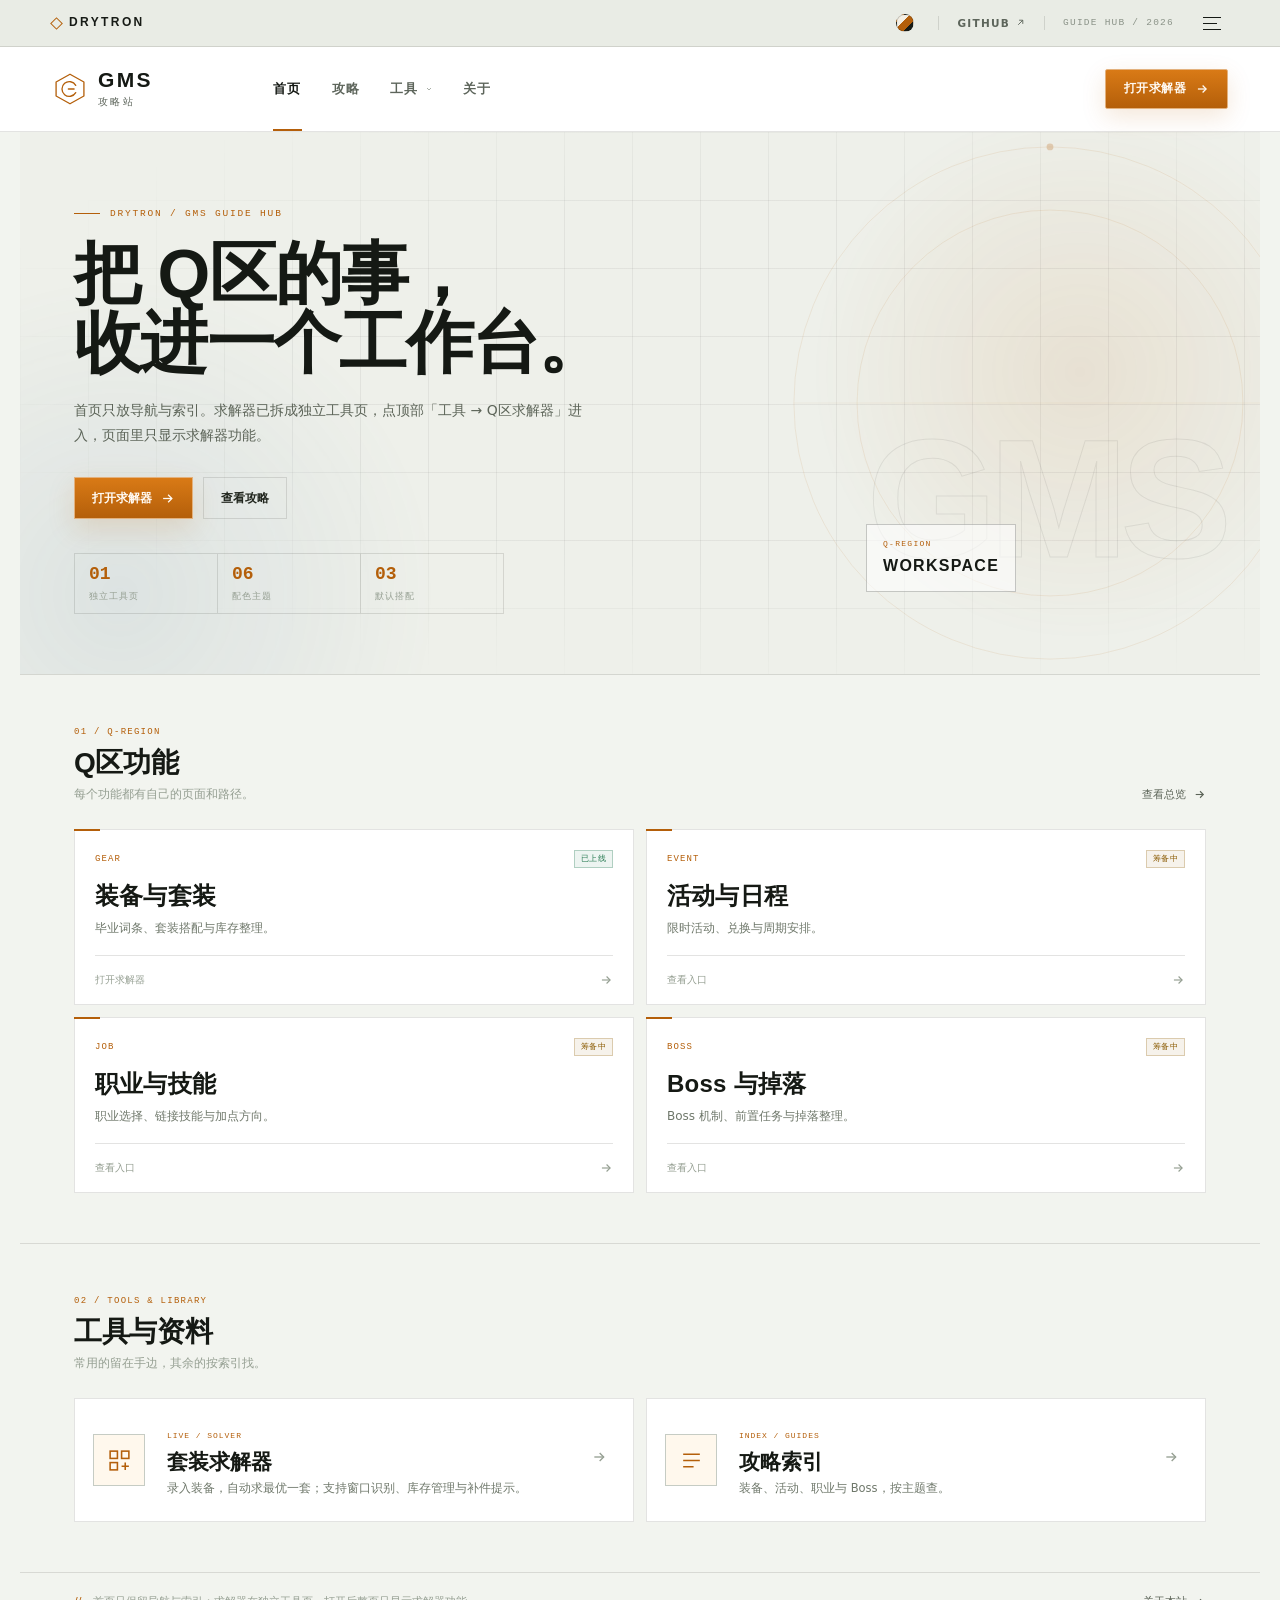
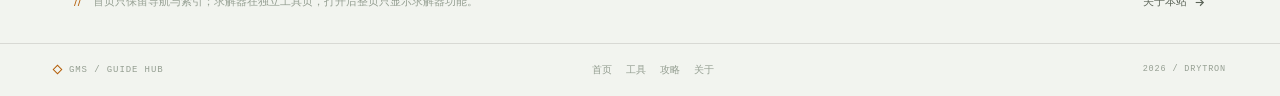
==== commit 332b3375: "主站改版：求解器内嵌首页、移除 iframe 与独立求解器" ====
--- a/main/index.html
+++ b/main/index.html
@@ -10,7 +10,6 @@
 <link rel="icon" href="data:image/svg+xml,%3Csvg%20xmlns='http://www.w3.org/2000/svg'%20viewBox='0%200%2064%2064'%3E%3Crect%20width='64'%20height='64'%20fill='%230a0c0f'/%3E%3Cpath%20d='M32%2010%2052%2021v22L32%2054%2012%2043V21Z'%20fill='none'%20stroke='%23f0932b'%20stroke-width='3'/%3E%3Ctext%20x='32'%20y='40'%20font-size='22'%20fill='%23f2f4f6'%20font-family='sans-serif'%20text-anchor='middle'%3EG%3C/text%3E%3C/svg%3E">
 <script>(function(){try{var t=localStorage.getItem('gms-theme');if(['day','night','obsidian','ocean','forest','violet'].indexOf(t)>-1)document.documentElement.setAttribute('data-theme',t);}catch(e){}})();</script>
 <link rel="stylesheet" href="/main/assets/site.css">
-<link rel="stylesheet" href="/main/assets/solver.css">
 </head>
 <body class="page-home">
 <a class="skip" href="#main">跳到内容</a>
@@ -53,14 +52,14 @@
         <div class="nav-group" data-nav-group="tools">
   <button class="nav-item nav-trigger" type="button" aria-expanded="false" aria-controls="drop-tools">工具 <svg class="caret" viewBox="0 0 24 24" aria-hidden="true"><path d="M6 9l6 6 6-6"/></svg></button>
   <div class="dropdown" id="drop-tools">
-    <a class="drop-link" href="/main/#solver"><span><strong>Q区求解器</strong><small>在本页底部直接录入、识别、计算</small></span><span class="drop-tag">已上线</span></a>
-    <a class="drop-all" href="/main/#solver"><span>直接使用求解器</span><svg viewBox="0 0 24 24" aria-hidden="true"><path d="M5 12h14"/><path d="M13 6l6 6-6 6"/></svg></a>
+    <a class="drop-link" href="/main/tools/solver/"><span><strong>Q区求解器</strong><small>独立工具页，只显示求解器功能</small></span><span class="drop-tag">已上线</span></a>
+    <a class="drop-all" href="/main/tools/solver/"><span>打开求解器</span><svg viewBox="0 0 24 24" aria-hidden="true"><path d="M5 12h14"/><path d="M13 6l6 6-6 6"/></svg></a>
   </div>
 </div>
         <a class="nav-item" href="/main/about/">关于</a>
       </nav>
       <div class="nav-right">
-        <a class="cta" href="/main/#solver">打开求解器 <svg viewBox="0 0 24 24" aria-hidden="true"><path d="M5 12h14"/><path d="M13 6l6 6-6 6"/></svg></a>
+        <a class="cta" href="/main/tools/solver/">打开求解器 <svg viewBox="0 0 24 24" aria-hidden="true"><path d="M5 12h14"/><path d="M13 6l6 6-6 6"/></svg></a>
       </div>
     </div>
   </div>
@@ -75,10 +74,10 @@
     <nav class="drawer-nav">
       <a href="/main/">首页 <span>HOME</span></a>
       <a href="/main/guides/">攻略 <span>GUIDES</span></a>
-      <div class="drawer-group"><p>工具 <span>TOOLS</span></p><a href="/main/#solver">Q区求解器 <span>SOLVER</span></a></div>
+      <div class="drawer-group"><p>工具 <span>TOOLS</span></p><a href="/main/tools/solver/">Q区求解器 <span>SOLVER</span></a></div>
       <a href="/main/about/">关于 <span>ABOUT</span></a>
     </nav>
-    <a class="drawer-cta" href="/main/#solver">打开求解器 <svg viewBox="0 0 24 24" aria-hidden="true"><path d="M5 12h14"/><path d="M13 6l6 6-6 6"/></svg></a>
+    <a class="drawer-cta" href="/main/tools/solver/">打开求解器 <svg viewBox="0 0 24 24" aria-hidden="true"><path d="M5 12h14"/><path d="M13 6l6 6-6 6"/></svg></a>
   </aside>
 </div>
 <main class="app-main" id="main">
@@ -101,18 +100,18 @@
   <div class="hero-copy">
     <p class="kicker"><span class="kicker-line"></span>DRYTRON / GMS GUIDE HUB</p>
     <h1>把 Q区的事，<br><span>收进一个工作台。</span></h1>
-    <p class="lede">求解器已经内置在本页底部，不需要跳转到单独的子页面。顶部菜单只保留工具入口，往下滚就能直接录入、识别和计算。</p>
+    <p class="lede">首页只放导航与索引。求解器已拆成独立工具页，点顶部「工具 → Q区求解器」进入，页面里只显示求解器功能。</p>
     <div class="actions">
-      <a class="btn btn-primary" href="#solver">
-        开始求解
+      <a class="btn btn-primary" href="/main/tools/solver/">
+        打开求解器
         <svg viewBox="0 0 24 24" aria-hidden="true"><path d="M5 12h14"/><path d="M13 6l6 6-6 6"/></svg>
       </a>
       <a class="btn btn-ghost" href="/main/guides/">查看攻略</a>
     </div>
     <div class="hero-stats">
-      <div><b>01</b><span>内置求解器</span></div>
+      <div><b>01</b><span>独立工具页</span></div>
       <div><b>06</b><span>配色主题</span></div>
-      <div><b>18</b><span>目标词条</span></div>
+      <div><b>03</b><span>默认搭配</span></div>
     </div>
   </div>
 
@@ -133,11 +132,11 @@
   </div>
 
   <div class="feature-grid">
-    <a class="feature-card" href="#solver">
+    <a class="feature-card" href="/main/tools/solver/">
       <span class="feature-top"><span class="feature-code">GEAR</span><span class="tag tag-live">已上线</span></span>
       <h3>装备与套装</h3>
       <p>毕业词条、套装搭配与库存整理。</p>
-      <span class="feature-foot"><span>直接使用求解器</span><svg viewBox="0 0 24 24" aria-hidden="true"><path d="M5 12h14"/><path d="M13 6l6 6-6 6"/></svg></span>
+      <span class="feature-foot"><span>打开求解器</span><svg viewBox="0 0 24 24" aria-hidden="true"><path d="M5 12h14"/><path d="M13 6l6 6-6 6"/></svg></span>
     </a>
     <a class="feature-card" href="/main/q/events/">
       <span class="feature-top"><span class="feature-code">EVENT</span><span class="tag tag-soon">筹备中</span></span>
@@ -170,7 +169,7 @@
   </div>
 
   <div class="home-split">
-    <a class="wide-card tool-wide" href="#solver">
+    <a class="wide-card tool-wide" href="/main/tools/solver/">
       <span class="wide-icon" aria-hidden="true">
         <svg viewBox="0 0 24 24"><rect x="3" y="3" width="7" height="7"/><rect x="14" y="3" width="7" height="7"/><rect x="3" y="14" width="7" height="7"/><path d="M14 17.5h7M17.5 14v7"/></svg>
       </span>
@@ -198,220 +197,17 @@
 
 <section class="home-note">
   <span class="note-mark" aria-hidden="true">//</span>
-  <p>站点已收束为一个主页面；求解器在页面底部直接使用，移动端从右上角打开全部菜单。</p>
+  <p>首页只保留导航与索引；求解器在独立工具页，打开后整页只显示求解器功能。</p>
   <a href="/main/about/">关于本站 <svg viewBox="0 0 24 24" aria-hidden="true"><path d="M5 12h14"/><path d="M13 6l6 6-6 6"/></svg></a>
-</section>
-
-<section class="content-section solver-section" id="solver">
-  <div class="section-heading">
-    <p class="section-code">03 / SOLVER</p>
-    <div class="section-title">
-      <h2>Q区套装毕业词条求解器</h2>
-      <p>求解器已内置在本页，直接录入、识别和计算，不再打开独立子页面。</p>
-    </div>
-  </div>
-  <div class="solver-app" data-solver-root data-theme="day">
-  <div class="solver-bar">
-    <span class="solver-bar-label">TOOL / 3LSOLVE</span>
-    <div class="tabs" id="pageTabs"></div>
-  </div>
-<div id="viewSolve">
-  <!-- ===== 目标 ===== -->
-  <section class="card">
-    <div class="card-head">
-      <h2>目标词条<span id="targetSub"></span></h2>
-      <div class="head-right">
-        <div class="mode-switch" id="modeSwitch"></div>
-        <span class="pill" id="targetPill" data-state="zero">—</span>
-      </div>
-    </div>
-    <div class="target-grid" id="targetGrid"></div>
-  </section>
-
-  <div class="cols">
-    <div class="col">
-      <!-- ===== 添加装备 ===== -->
-      <section class="card">
-        <div class="card-head"><h2>加一件装备</h2><span class="pill" id="pickPill" data-state="zero">0 / 3 条</span></div>
-
-        <div class="scan-inline">
-          <div class="scan-inline-head">
-            <button class="mini scan-toggle" id="btnScanToggle" aria-expanded="false">
-              <svg class="ico" viewBox="0 0 24 24" aria-hidden="true"><rect x="3" y="4" width="18" height="13" rx="2"/><path d="M9 21h6"/></svg>
-              <span class="lbl">识别游戏窗口</span>
-              <svg class="chev" viewBox="0 0 24 24" aria-hidden="true"><path d="M6 9l6 6 6-6"/></svg>
-            </button>
-            <span class="pill" id="scanPill" data-state="zero">未开始</span>
-            <span class="hint">共享窗口后，划过的装备自动填进下面这格</span>
-          </div>
-          <div id="scanBody" hidden>
-            <p class="mode-note">
-              点「开始共享」，在弹出的列表里选游戏窗口（默认停在「窗口」页，游戏要窗口化运行）。共享期间会一直识别你划过的每一件装备，
-              按装备名自动判部位、录入并去重，直到你点「停止」；想更准更快，可以在画面上框一块浮窗区域。
-              一件装备上的词条可能是 1~3 条，认得的按词条记录，认不得的统一记为 Other。第一次用需要联网加载识别引擎。
-            </p>
-            <div class="inv-tools" style="margin-top:0;border-top:0;padding-top:0">
-              <button class="ghost" id="btnScanStart">开始共享</button>
-              <button class="ghost" id="btnScanStop" disabled>停止</button>
-              <button class="ghost" id="btnScanRect" disabled>重新框选</button>
-              <span class="hint"><input type="checkbox" id="scanAuto" checked> 识别期间自动录入（重复的跳过）</span>
-            </div>
-            <div class="scan-stage" id="scanStage">
-              <video id="scanVideo" autoplay muted playsinline class="scan-video"></video>
-              <canvas id="scanCanvas" hidden></canvas>
-              <div class="scan-rect" id="scanRect"></div>
-              <p class="empty" id="scanHint">还没连接窗口。开始共享后，在画面上按住鼠标拖出一个方框，罩住整个装备浮窗（装备名 + 3 行词条）。</p>
-            </div>
-            <div class="scan-bar">
-              <span class="hint" id="scanRegion">区域：未框选</span>
-              <span class="hint" id="scanSlotInfo">部位：自动识别</span>
-              <span class="hint" id="scanEngine">识别引擎：未加载</span>
-            </div>
-            <p class="mode-note" id="scanNote"></p>
-
-            <div class="scan-shot">
-              <div class="scan-drop" id="scanDrop">不方便共享窗口时，把装备截图拖到这里，或在页面里 Ctrl+V 粘贴</div>
-              <div class="inv-tools">
-                <button class="ghost" id="btnScanShot">选择截图</button>
-                <span class="pill" id="scanShotPill" data-state="zero">—</span>
-                <input type="file" id="scanFile" accept="image/*" hidden>
-              </div>
-            </div>
-
-            <div class="scan-log-head">
-              <span class="hint">识别记录</span>
-              <span class="pill" id="scanLogPill" data-state="zero">0 件已入库</span>
-            </div>
-            <div id="scanLog"></div>
-            <div class="scan-raw" id="scanRaw" hidden></div>
-
-            <details class="scan-diag" id="scanDiag">
-              <summary>诊断日志（识别出问题时可以复制发我）</summary>
-              <div class="diag-tools">
-                <button class="mini" id="btnDiagCopy">复制日志</button>
-                <button class="mini" id="btnDiagClear">清空</button>
-                <span class="hint" id="scanDiagPill"></span>
-              </div>
-              <textarea class="diag-body" id="scanDiagBody" readonly spellcheck="false"></textarea>
-            </details>
-          </div>
-        </div>
-
-        <div class="slot-tabs" id="slotTabs"></div>
-        <div class="tag-grid" id="tagGrid"></div>
-        <button class="primary" id="addBtn">加入库存</button>
-      </section>
-
-    </div>
-
-    <div class="col">
-      <!-- ===== 最优一套 ===== -->
-      <section class="card result">
-        <div class="card-head"><h2>最优一套</h2><span class="pill" id="resultPill" data-state="zero">—</span></div>
-        <div id="resultBody"></div>
-      </section>
-
-      <!-- ===== 再添一件就能齐 ===== -->
-      <section class="card" id="gapCard" hidden>
-        <div class="card-head">
-          <h2>再添一件就能齐<span id="gapSub"></span></h2>
-          <span class="pill" id="gapPill" data-state="part">—</span>
-        </div>
-        <div id="gapBody"></div>
-      </section>
-    </div>
-  </div>
-
-  <!-- ===== 库存（整幅） ===== -->
-  <section class="card" id="invCard">
-    <div class="card-head">
-      <h2>我的装备<span id="invSub"></span></h2>
-      <span class="pill" id="invPill">0 件</span>
-    </div>
-    <div id="invList"></div>
-    <div class="inv-tools">
-      <button class="ghost" id="btnDemo">载入示例</button>
-      <button class="ghost" id="btnExport">导出 JSON</button>
-      <button class="ghost" id="btnImport">导入 JSON</button>
-      <button class="ghost" id="btnClear">清空</button>
-      <input type="file" id="fileInput" accept="application/json,.json" hidden>
-    </div>
-  </section>
-  </div>
-
-  <!-- ===== 视图：搭配管理 ===== -->
-  <div id="viewCustom" hidden>
-    <section class="card">
-      <div class="card-head">
-        <h2>搭配列表</h2>
-        <span class="pill" id="activePill" data-state="zero">—</span>
-      </div>
-      <div class="preset-bar">
-        <div class="preset-tabs" id="presetRow"></div>
-        <button class="ghost" id="btnAddPreset">＋ 新增搭配</button>
-      </div>
-    </section>
-
-    <section class="card">
-      <div class="card-head">
-        <h2>编辑搭配<span id="custSub"></span></h2>
-        <span class="pill" id="custPill" data-state="zero">0 / 18 条</span>
-      </div>
-      <div class="field-row">
-        <label for="custName">名称</label>
-        <input type="text" id="custName" maxlength="24" placeholder="给这套搭配起个名字">
-      </div>
-      <div class="field-row">
-        <label for="custDesc">备注</label>
-        <input type="text" id="custDesc" maxlength="40" placeholder="可不填，写一句备注方便自己认">
-      </div>
-      <div class="cust-grid" id="custGrid"></div>
-      <p class="mode-note" id="custNote"></p>
-      <div class="inv-tools">
-        <button class="primary cust-apply" id="btnApply">用这套搭配求解</button>
-        <button class="ghost" id="btnDelPreset">删除这套搭配</button>
-        <button class="ghost" id="btnPresetZero">全部清零</button>
-      </div>
-    </section>
-
-    <section class="card">
-      <div class="card-head">
-        <h2>这套搭配预览<span id="prevSub"></span></h2>
-        <span class="pill" id="prevPill" data-state="zero">—</span>
-      </div>
-      <div class="target-grid" id="custPrev"></div>
-      <div class="mode-note" id="custDiff"></div>
-    </section>
-
-    <section class="card">
-      <div class="card-head"><h2>填写规则</h2><span class="pill">每条上限 3</span></div>
-      <p class="note" style="margin-top:0">
-        <b>怎么填</b>：每个词条填「要凑到几条」，0 就是不作要求。6 个部位各上 1 件、每件 3 条，全场一共只有 18 条，
-        所以合计超过 18 条不可能全部达成，页面会先提示你减回去。<br>
-        <b>合计正好 18 条</b>：等于要求每一条都不能浪费，求出来的搭配里每一件都是满分词条。<br>
-        <b>合计少于 18 条</b>：允许出现空转词条，求解器仍然优先把目标条数凑齐，剩下的位置可以放任意词条。<br>
-        <b>每条上限 3</b>：每条词条最多填 3 条，再多就填不上去了。<br>
-        <b>多套搭配</b>：「默认泛用毕业搭配」是默认搭配，不能改名、不能删；点「＋ 新增搭配」会复制当前这套的条数，另存为一套新的，
-        名称和备注都能随时改，也可以删掉。切换搭配在目标卡上方的标签页里点，两页的标签是同一套。
-      </p>
-    </section>
-  </div>
-
-  <!-- ===== 视图：识别录入（已并入「加一件装备」） ===== -->
-
-
-</div>
-
 </section>
 
 </main>
 <footer class="site-foot">
   <span class="foot-brand"><i aria-hidden="true"></i>GMS / GUIDE HUB</span>
-  <div class="foot-links"><a href="/main/">首页</a><a href="/main/#solver">工具</a><a href="/main/guides/">攻略</a><a href="/main/about/">关于</a></div>
+  <div class="foot-links"><a href="/main/">首页</a><a href="/main/tools/solver/">工具</a><a href="/main/guides/">攻略</a><a href="/main/about/">关于</a></div>
   <span class="foot-copy">2026 / DRYTRON</span>
 </footer>
 <script src="/main/assets/site.js"></script>
-<script src="/main/assets/solver-app.js"></script>
 <script type='module' src='https://static.cloudflareinsights.com/beacon.min.js' data-cf-beacon='{"token": "d373065d4abe4deba06e5e082b9f58ed"}'></script>
 </body>
 </html>
--- a/main/assets/site.css
+++ b/main/assets/site.css
@@ -624,6 +624,20 @@
 /* ===== 内置求解器 ===== */
 .solver-section{padding-top:44px;padding-bottom:54px;scroll-margin-top:132px}
 .solver-section .section-title p{max-width:72ch}
+.solver-section .solver-app .target-desc{
+  margin:10px 0 0;
+  font-size:12px;
+  line-height:1.6;
+  color:var(--muted);
+}
+.solver-section .solver-app .target-desc[hidden]{display:none}
+.page-solver .app-main{padding-bottom:34px;min-height:calc(100vh - 116px)}
+.solver-page-section{padding-top:30px;padding-bottom:24px}
+.solver-page-section .section-heading{margin-bottom:0}
+@media (max-width:760px){
+  .page-solver .app-main{padding-bottom:20px}
+  .solver-page-section{padding-top:20px;padding-left:14px;padding-right:14px}
+}
 .solver-section .solver-app{
   margin-top:24px;
   border:1px solid var(--line-strong);
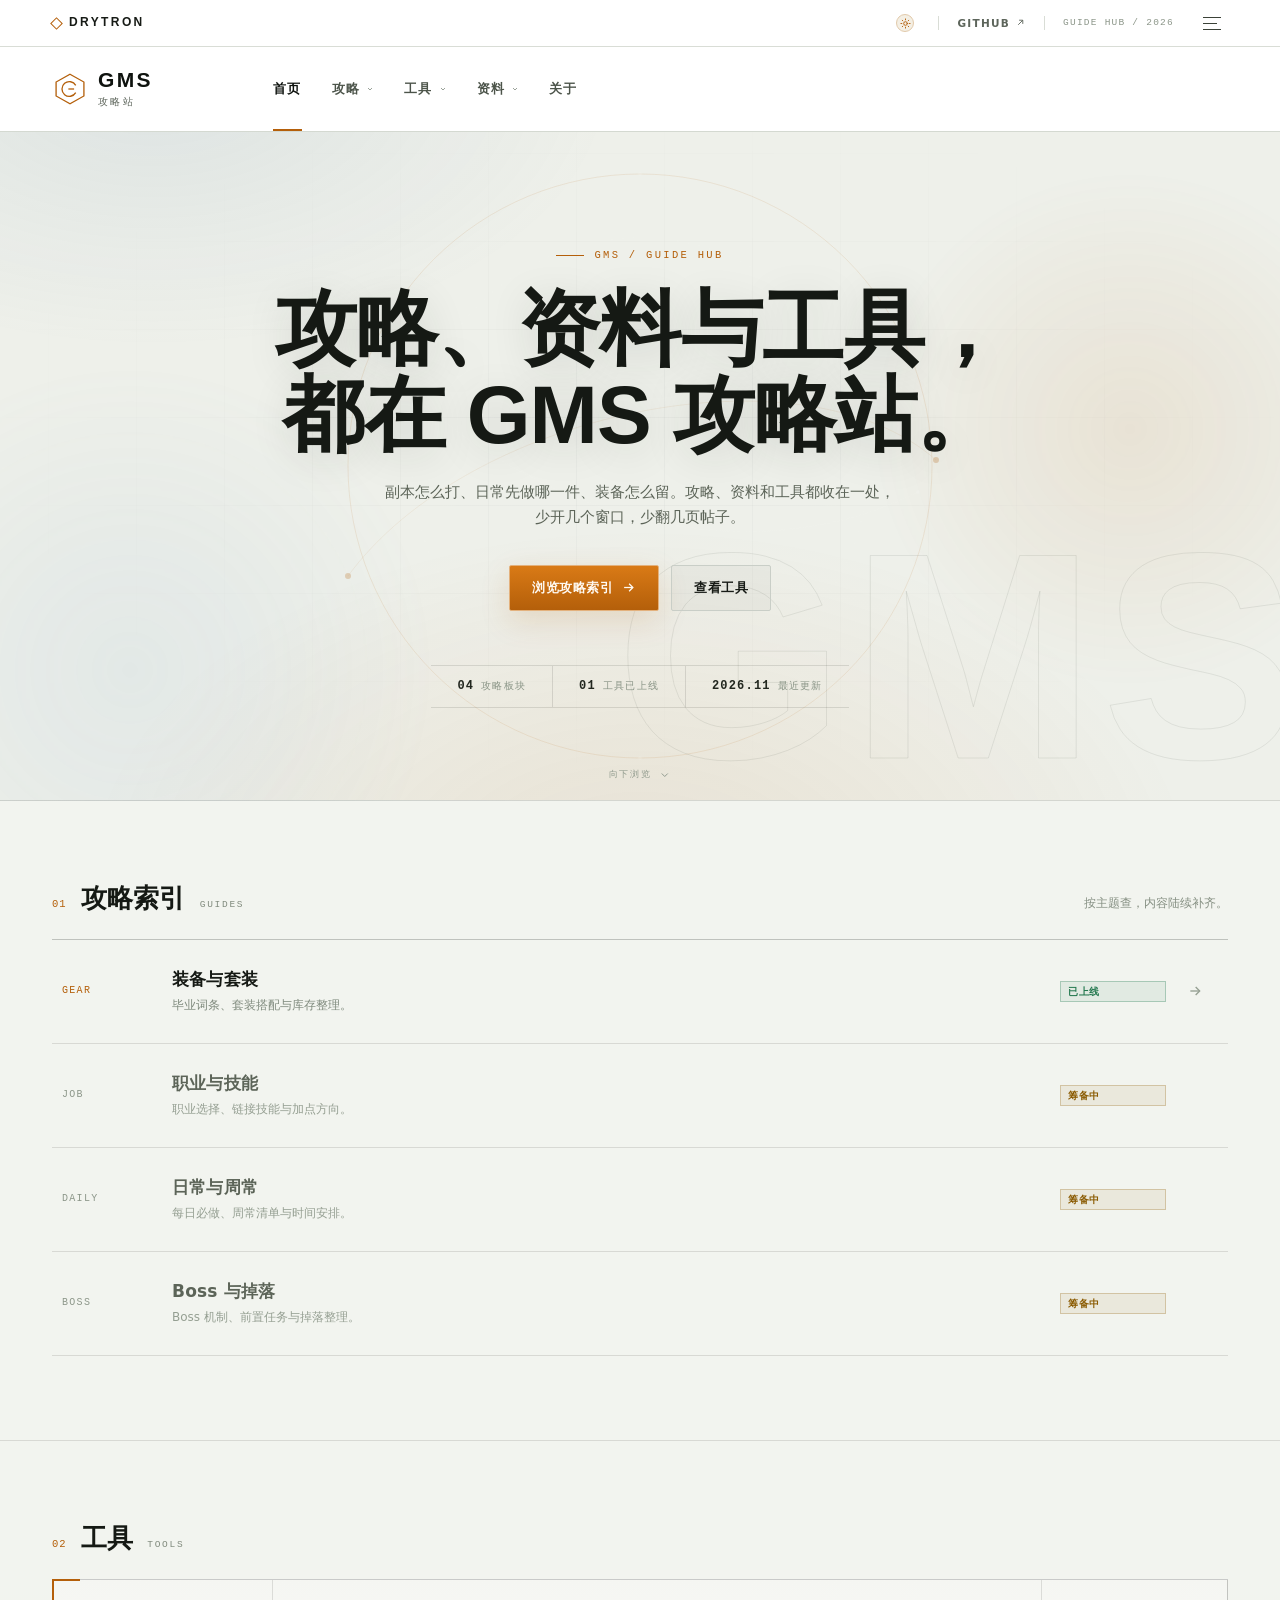
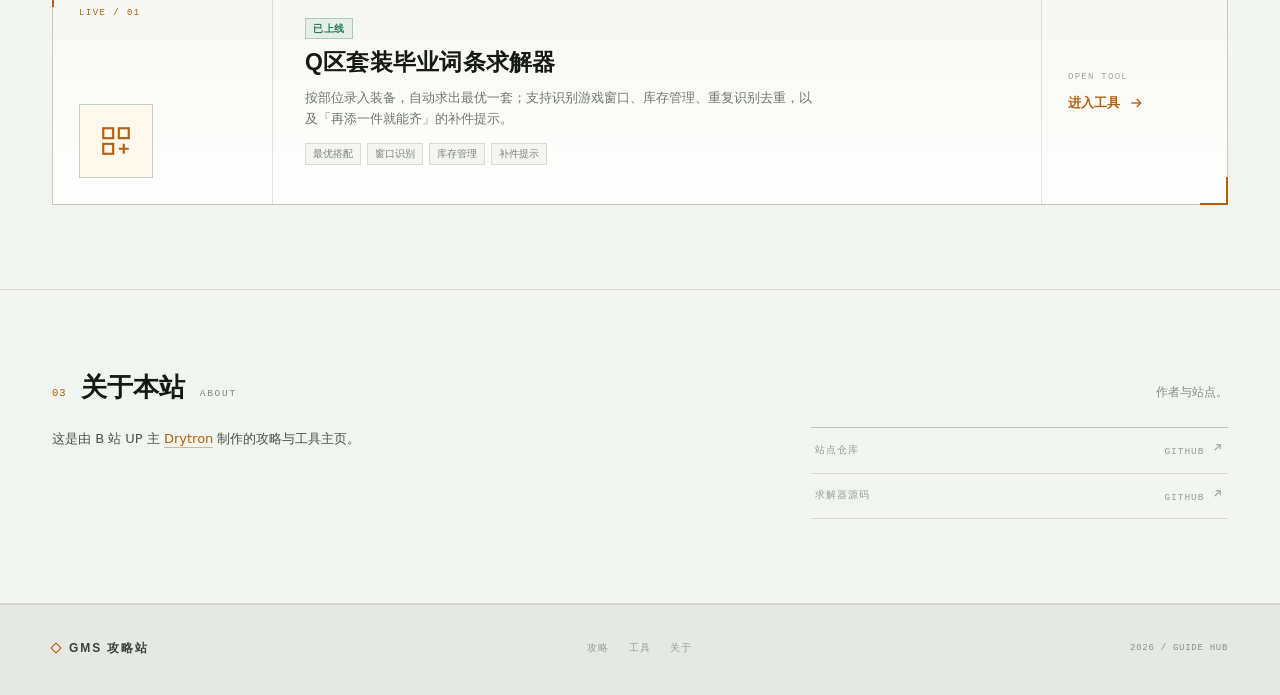
==== commit db24079e: "首页改为攻略优先并移除求解器入口按钮" ====
--- a/main/index.html
+++ b/main/index.html
@@ -1,213 +1,1133 @@
-<!DOCTYPE html>
-<html lang="zh-CN" data-theme="day">
-<head>
-<meta charset="utf-8">
-<meta name="viewport" content="width=device-width, initial-scale=1">
-<title>GMS 攻略站 · Q区工作台</title>
-<meta name="description" content="GMS 攻略与工具入口：Q区装备、活动、职业、Boss 与套装求解器。">
-<link rel="canonical" href="https://tools.drytron.net/main/">
-<meta name="color-scheme" content="light dark">
-<link rel="icon" href="data:image/svg+xml,%3Csvg%20xmlns='http://www.w3.org/2000/svg'%20viewBox='0%200%2064%2064'%3E%3Crect%20width='64'%20height='64'%20fill='%230a0c0f'/%3E%3Cpath%20d='M32%2010%2052%2021v22L32%2054%2012%2043V21Z'%20fill='none'%20stroke='%23f0932b'%20stroke-width='3'/%3E%3Ctext%20x='32'%20y='40'%20font-size='22'%20fill='%23f2f4f6'%20font-family='sans-serif'%20text-anchor='middle'%3EG%3C/text%3E%3C/svg%3E">
-<script>(function(){try{var t=localStorage.getItem('gms-theme');if(['day','night','obsidian','ocean','forest','violet'].indexOf(t)>-1)document.documentElement.setAttribute('data-theme',t);}catch(e){}})();</script>
-<link rel="stylesheet" href="/main/assets/site.css">
-</head>
-<body class="page-home">
-<a class="skip" href="#main">跳到内容</a>
-<header class="site-head" id="siteHead">
-  <div class="utility-bar">
-    <div class="shell utility-inner">
-      <a class="utility-brand" href="/main/"><i aria-hidden="true"></i>DRYTRON</a>
-      <div class="utility-right">
-        <div class="theme-wrap">
-  <button class="theme-trigger" id="themeTrigger" type="button" aria-label="切换配色" aria-expanded="false" aria-controls="themePanel">
-    <span class="theme-orb" aria-hidden="true"></span>
-  </button>
-  <div class="theme-panel" id="themePanel" hidden>
-    <div class="theme-options" role="listbox" aria-label="站点配色"><button class="theme-dot" type="button" data-theme-choice="day" aria-label="白天" title="白天"></button><button class="theme-dot" type="button" data-theme-choice="night" aria-label="黑夜" title="黑夜"></button><button class="theme-dot" type="button" data-theme-choice="obsidian" aria-label="黑曜" title="黑曜"></button><button class="theme-dot" type="button" data-theme-choice="ocean" aria-label="深海" title="深海"></button><button class="theme-dot" type="button" data-theme-choice="forest" aria-label="森林" title="森林"></button><button class="theme-dot" type="button" data-theme-choice="violet" aria-label="暮紫" title="暮紫"></button></div>
-  </div>
-</div>
-        <span class="utility-sep" aria-hidden="true"></span>
-        <a class="utility-link" href="https://github.com/YourKlc/gmsinone" target="_blank" rel="noopener">GITHUB <svg viewBox="0 0 24 24" aria-hidden="true"><path d="M7 17L17 7"/><path d="M9 7h8v8"/></svg></a>
-        <span class="utility-sep" aria-hidden="true"></span>
-        <span class="utility-note">GUIDE HUB / 2026</span>
-        <button class="menu-button" id="menuBtn" type="button" aria-label="打开全部菜单" aria-expanded="false" aria-controls="drawer">
-          <span></span><span></span><span></span>
-        </button>
-      </div>
-    </div>
-  </div>
-  <div class="main-bar">
-    <div class="shell main-inner">
-      <a class="logo" href="/main/" aria-label="GMS 攻略站首页">
-        <svg class="logo-mark" viewBox="0 0 44 44" aria-hidden="true">
-  <path d="M22 4 39 13.5v17L22 40 5 30.5v-17Z"/>
-  <path d="M29 17.5a9 9 0 1 0 0 9"/>
-  <path d="M27 22h-7"/>
-</svg>
-        <span class="logo-text"><strong>GMS</strong><small>攻略站</small></span>
-      </a>
-      <nav class="nav" aria-label="主导航">
-        <a class="nav-item is-current" href="/main/">首页</a>
-        <a class="nav-item" href="/main/guides/">攻略</a>
-        <div class="nav-group" data-nav-group="tools">
-  <button class="nav-item nav-trigger" type="button" aria-expanded="false" aria-controls="drop-tools">工具 <svg class="caret" viewBox="0 0 24 24" aria-hidden="true"><path d="M6 9l6 6 6-6"/></svg></button>
-  <div class="dropdown" id="drop-tools">
-    <a class="drop-link" href="/main/tools/solver/"><span><strong>Q区求解器</strong><small>独立工具页，只显示求解器功能</small></span><span class="drop-tag">已上线</span></a>
-    <a class="drop-all" href="/main/tools/solver/"><span>打开求解器</span><svg viewBox="0 0 24 24" aria-hidden="true"><path d="M5 12h14"/><path d="M13 6l6 6-6 6"/></svg></a>
-  </div>
-</div>
-        <a class="nav-item" href="/main/about/">关于</a>
-      </nav>
-      <div class="nav-right">
-        <a class="cta" href="/main/tools/solver/">打开求解器 <svg viewBox="0 0 24 24" aria-hidden="true"><path d="M5 12h14"/><path d="M13 6l6 6-6 6"/></svg></a>
-      </div>
-    </div>
-  </div>
-</header>
-<div class="drawer" id="drawer" hidden>
-  <div class="drawer-backdrop" data-close></div>
-  <aside class="drawer-panel" role="dialog" aria-modal="true" aria-label="全部菜单">
-    <div class="drawer-head">
-      <span class="drawer-title">全部菜单</span>
-      <button class="drawer-close" id="drawerClose" type="button" aria-label="关闭菜单">×</button>
-    </div>
-    <nav class="drawer-nav">
-      <a href="/main/">首页 <span>HOME</span></a>
-      <a href="/main/guides/">攻略 <span>GUIDES</span></a>
-      <div class="drawer-group"><p>工具 <span>TOOLS</span></p><a href="/main/tools/solver/">Q区求解器 <span>SOLVER</span></a></div>
-      <a href="/main/about/">关于 <span>ABOUT</span></a>
-    </nav>
-    <a class="drawer-cta" href="/main/tools/solver/">打开求解器 <svg viewBox="0 0 24 24" aria-hidden="true"><path d="M5 12h14"/><path d="M13 6l6 6-6 6"/></svg></a>
-  </aside>
-</div>
-<main class="app-main" id="main">
-<section class="home-hero">
-  <div class="hero-art" aria-hidden="true">
-    <div class="hero-grid"></div>
-    <div class="hero-glow hero-glow-a"></div>
-    <div class="hero-glow hero-glow-b"></div>
-    <div class="hero-orbit">
-      <svg viewBox="0 0 820 820">
-        <circle cx="410" cy="410" r="300" fill="none"/>
-        <circle cx="410" cy="410" r="226" fill="none"/>
-        <circle cx="410" cy="110" r="4"/>
-        <circle cx="708" cy="540" r="3"/>
-        <path d="M110 410h600"/>
-      </svg>
-    </div>
-  </div>
-
-  <div class="hero-copy">
-    <p class="kicker"><span class="kicker-line"></span>DRYTRON / GMS GUIDE HUB</p>
-    <h1>把 Q区的事，<br><span>收进一个工作台。</span></h1>
-    <p class="lede">首页只放导航与索引。求解器已拆成独立工具页，点顶部「工具 → Q区求解器」进入，页面里只显示求解器功能。</p>
-    <div class="actions">
-      <a class="btn btn-primary" href="/main/tools/solver/">
-        打开求解器
-        <svg viewBox="0 0 24 24" aria-hidden="true"><path d="M5 12h14"/><path d="M13 6l6 6-6 6"/></svg>
-      </a>
-      <a class="btn btn-ghost" href="/main/guides/">查看攻略</a>
-    </div>
-    <div class="hero-stats">
-      <div><b>01</b><span>独立工具页</span></div>
-      <div><b>06</b><span>配色主题</span></div>
-      <div><b>03</b><span>默认搭配</span></div>
-    </div>
-  </div>
-
-  <div class="hero-side" aria-hidden="true">
-    <div class="hero-word">GMS</div>
-    <div class="hero-badge"><span>Q-REGION</span><strong>WORKSPACE</strong></div>
-  </div>
-</section>
-
-<section class="content-section">
-  <div class="section-heading">
-    <p class="section-code">01 / Q-REGION</p>
-    <div class="section-title">
-      <h2>Q区功能</h2>
-      <p>每个功能都有自己的页面和路径。</p>
-    </div>
-    <a class="section-link" href="/main/q/">查看总览 <svg viewBox="0 0 24 24" aria-hidden="true"><path d="M5 12h14"/><path d="M13 6l6 6-6 6"/></svg></a>
-  </div>
-
-  <div class="feature-grid">
-    <a class="feature-card" href="/main/tools/solver/">
-      <span class="feature-top"><span class="feature-code">GEAR</span><span class="tag tag-live">已上线</span></span>
-      <h3>装备与套装</h3>
-      <p>毕业词条、套装搭配与库存整理。</p>
-      <span class="feature-foot"><span>打开求解器</span><svg viewBox="0 0 24 24" aria-hidden="true"><path d="M5 12h14"/><path d="M13 6l6 6-6 6"/></svg></span>
-    </a>
-    <a class="feature-card" href="/main/q/events/">
-      <span class="feature-top"><span class="feature-code">EVENT</span><span class="tag tag-soon">筹备中</span></span>
-      <h3>活动与日程</h3>
-      <p>限时活动、兑换与周期安排。</p>
-      <span class="feature-foot"><span>查看入口</span><svg viewBox="0 0 24 24" aria-hidden="true"><path d="M5 12h14"/><path d="M13 6l6 6-6 6"/></svg></span>
-    </a>
-    <a class="feature-card" href="/main/q/job/">
-      <span class="feature-top"><span class="feature-code">JOB</span><span class="tag tag-soon">筹备中</span></span>
-      <h3>职业与技能</h3>
-      <p>职业选择、链接技能与加点方向。</p>
-      <span class="feature-foot"><span>查看入口</span><svg viewBox="0 0 24 24" aria-hidden="true"><path d="M5 12h14"/><path d="M13 6l6 6-6 6"/></svg></span>
-    </a>
-    <a class="feature-card" href="/main/q/boss/">
-      <span class="feature-top"><span class="feature-code">BOSS</span><span class="tag tag-soon">筹备中</span></span>
-      <h3>Boss 与掉落</h3>
-      <p>Boss 机制、前置任务与掉落整理。</p>
-      <span class="feature-foot"><span>查看入口</span><svg viewBox="0 0 24 24" aria-hidden="true"><path d="M5 12h14"/><path d="M13 6l6 6-6 6"/></svg></span>
-    </a>
-  </div>
-</section>
-
-<section class="content-section">
-  <div class="section-heading">
-    <p class="section-code">02 / TOOLS &amp; LIBRARY</p>
-    <div class="section-title">
-      <h2>工具与资料</h2>
-      <p>常用的留在手边，其余的按索引找。</p>
-    </div>
-  </div>
-
-  <div class="home-split">
-    <a class="wide-card tool-wide" href="/main/tools/solver/">
-      <span class="wide-icon" aria-hidden="true">
-        <svg viewBox="0 0 24 24"><rect x="3" y="3" width="7" height="7"/><rect x="14" y="3" width="7" height="7"/><rect x="3" y="14" width="7" height="7"/><path d="M14 17.5h7M17.5 14v7"/></svg>
-      </span>
-      <span class="wide-copy">
-        <small>LIVE / SOLVER</small>
-        <h3>套装求解器</h3>
-        <p>录入装备，自动求最优一套；支持窗口识别、库存管理与补件提示。</p>
-      </span>
-      <span class="wide-arrow" aria-hidden="true"><svg viewBox="0 0 24 24"><path d="M5 12h14"/><path d="M13 6l6 6-6 6"/></svg></span>
-    </a>
-
-    <a class="wide-card lib-wide" href="/main/guides/">
-      <span class="wide-icon" aria-hidden="true">
-        <svg viewBox="0 0 24 24"><path d="M4 6h16M4 12h16M4 18h10"/></svg>
-      </span>
-      <span class="wide-copy">
-        <small>INDEX / GUIDES</small>
-        <h3>攻略索引</h3>
-        <p>装备、活动、职业与 Boss，按主题查。</p>
-      </span>
-      <span class="wide-arrow" aria-hidden="true"><svg viewBox="0 0 24 24"><path d="M5 12h14"/><path d="M13 6l6 6-6 6"/></svg></span>
-    </a>
-  </div>
-</section>
-
-<section class="home-note">
-  <span class="note-mark" aria-hidden="true">//</span>
-  <p>首页只保留导航与索引；求解器在独立工具页，打开后整页只显示求解器功能。</p>
-  <a href="/main/about/">关于本站 <svg viewBox="0 0 24 24" aria-hidden="true"><path d="M5 12h14"/><path d="M13 6l6 6-6 6"/></svg></a>
-</section>
-
-</main>
-<footer class="site-foot">
-  <span class="foot-brand"><i aria-hidden="true"></i>GMS / GUIDE HUB</span>
-  <div class="foot-links"><a href="/main/">首页</a><a href="/main/tools/solver/">工具</a><a href="/main/guides/">攻略</a><a href="/main/about/">关于</a></div>
-  <span class="foot-copy">2026 / DRYTRON</span>
-</footer>
-<script src="/main/assets/site.js"></script>
-<script type='module' src='https://static.cloudflareinsights.com/beacon.min.js' data-cf-beacon='{"token": "d373065d4abe4deba06e5e082b9f58ed"}'></script>
-</body>
-</html>
+<!DOCTYPE html>
+<html lang="zh-CN" data-theme="day">
+<head>
+<meta charset="utf-8">
+<meta name="viewport" content="width=device-width, initial-scale=1">
+<title>GMS 攻略站</title>
+<link rel="canonical" href="https://tools.drytron.net/main/">
+<meta name="description" content="GMS 攻略站：攻略索引、资料与工具。">
+<link rel="icon" href="data:image/svg+xml,%3Csvg%20xmlns='http://www.w3.org/2000/svg'%20viewBox='0%200%2064%2064'%3E%3Crect%20width='64'%20height='64'%20fill='%230a0c0f'/%3E%3Cpath%20d='M32%2010%2052%2021v22L32%2054%2012%2043V21Z'%20fill='none'%20stroke='%23f0932b'%20stroke-width='3'/%3E%3Ctext%20x='32'%20y='40'%20font-size='22'%20fill='%23f2f4f6'%20font-family='sans-serif'%20text-anchor='middle'%3EG%3C/text%3E%3C/svg%3E">
+<style>
+:root{
+  color-scheme:dark;
+  --bg:#0a0c0f;
+  --bg-soft:#0f1216;
+  --panel:#14181d;
+  --panel-2:#171c22;
+  --panel-3:#1b2026;
+  --line:rgba(255,255,255,.10);
+  --line-strong:rgba(255,255,255,.18);
+  --ink:#f2f4f6;
+  --muted:#98a1ab;
+  --muted-2:#6f7882;
+  --accent:#f0932b;
+  --accent-2:#ffb45f;
+  --accent-deep:#c96416;
+  --ok:#54c08a;
+  --warn:#e0a94a;
+  --display:"Bahnschrift SemiCondensed","DIN Alternate","Microsoft YaHei","PingFang SC",sans-serif;
+  --body:"Segoe UI","Microsoft YaHei","PingFang SC","Noto Sans SC",system-ui,sans-serif;
+  --mono:ui-monospace,"Cascadia Mono",Consolas,monospace;
+  --bar:#060709;
+  --bar-border:#1a1e23;
+  --bar-main:rgba(11,14,17,.97);
+  --bar-main-scrolled:rgba(9,11,14,.98);
+  --bar-main-border:#23282f;
+  --pop:#171b20;
+  --pop-border:#333b45;
+  --pop-hover:#20262d;
+  --pop-border-soft:#2a3038;
+  --hero:#090b0e;
+  --glow-a:rgba(240,147,43,.20);
+  --glow-b:rgba(74,116,158,.16);
+  --glow-c:rgba(240,147,43,.16);
+  --glow-d:rgba(94,148,196,.13);
+  --grid-line:rgba(255,255,255,.045);
+  --word-stroke:rgba(255,255,255,.10);
+  --drawer:#0d1014;
+  --foot:#07090b;
+  --card:#111419;
+  --card-hover-a:#1a1f26;
+  --card-hover-b:#12161b;
+  --icon-bg:#101318;
+  --chip-bg:#101318;
+  --ghost-bg:rgba(255,255,255,.03);
+  --overlay:rgba(0,0,0,.62);
+  --on-accent:#1a1005;
+  --accent-border:#ffc98d;
+  --accent-soft:rgba(240,147,43,.06);
+  --accent-wash:rgba(240,147,43,.07);
+  --accent-wash-2:rgba(240,147,43,.01);
+  --accent-border-strong:rgba(240,147,43,.55);
+  --accent-underline:rgba(240,147,43,.4);
+  --accent-shadow:rgba(240,147,43,.18);
+  --selection:rgba(240,147,43,.32);
+  --swatch:linear-gradient(135deg,#0a0c0f 0 38%,#f0932b 38% 68%,#f2f4f6 68%);
+  --ink-strong:#fff;
+  --ink-2:#eef2f5;
+  --ink-3:#dfe5ea;
+  --ink-4:#d6dde4;
+  --ink-5:#cfd6dd;
+  --ink-6:#c6cfd8;
+  --text-1:#b9c1ca;
+  --text-2:#aab3bd;
+  --text-3:#9aa4af;
+  --text-4:#98a3ae;
+  --text-5:#8c96a1;
+  --text-6:#8b95a0;
+  --text-7:#8a949f;
+  --text-8:#7d8792;
+  --text-9:#78828d;
+  --text-10:#77828d;
+  --text-11:#6f7a85;
+  --text-12:#6f7882;
+  --text-13:#6c7782;
+  --text-14:#66717c;
+  --text-15:#59636e;
+  --text-16:#525c66;
+  --text-17:#68727d;
+  --border-soft:#303841;
+  --border-mid:#3a424b;
+  --border-strong:#3c444e;
+  --ok-bg:rgba(84,192,138,.07);
+  --ok-line:rgba(84,192,138,.28);
+  --warn-bg:rgba(224,169,74,.06);
+  --warn-line:rgba(224,169,74,.24);
+  --shadow-panel:rgba(0,0,0,.55);
+  --shadow-head:rgba(0,0,0,.5);
+  --shadow-hero:rgba(0,0,0,.45);
+
+}
+:root[data-theme="ocean"]{
+  --bg:#061018;--bg-soft:#091820;--panel:#0e202a;--panel-2:#122833;--panel-3:#17313e;
+  --line:rgba(160,235,245,.12);--line-strong:rgba(160,235,245,.24);
+  --ink:#effcff;--muted:#8faab4;--muted-2:#617c86;
+  --accent:#43cfc4;--accent-2:#8ef5ed;--accent-deep:#1b9e97;--ok:#50dfb7;--warn:#e3c36b;
+  --bar:#04090d;--bar-border:#0c2029;--bar-main:rgba(6,16,24,.97);--bar-main-scrolled:rgba(4,12,18,.98);--bar-main-border:#12313c;
+  --pop:#0e1d26;--pop-border:#1c4653;--pop-hover:#14303a;--pop-border-soft:#17323b;
+  --hero:#051016;--glow-a:rgba(67,207,196,.20);--glow-b:rgba(50,120,200,.16);--glow-c:rgba(67,207,196,.16);--glow-d:rgba(48,154,180,.13);
+  --grid-line:rgba(180,245,255,.06);--word-stroke:rgba(190,250,255,.10);
+  --drawer:#08131a;--foot:#040a0e;--card:#0b1a22;--card-hover-a:#11303a;--card-hover-b:#0a2028;--icon-bg:#09171e;--chip-bg:#09171e;
+  --on-accent:#041312;--accent-border:#a9fff7;--accent-soft:rgba(67,207,196,.08);--accent-wash:rgba(67,207,196,.09);--accent-wash-2:rgba(67,207,196,.01);--accent-border-strong:rgba(67,207,196,.55);--accent-underline:rgba(67,207,196,.45);--accent-shadow:rgba(67,207,196,.18);--selection:rgba(67,207,196,.3);
+  --swatch:linear-gradient(135deg,#04090d 0 38%,#43cfc4 38% 68%,#effcff 68%);
+}
+:root[data-theme="forest"]{
+  --bg:#0a100c;--bg-soft:#0d160f;--panel:#131d16;--panel-2:#18271c;--panel-3:#1d3123;
+  --line:rgba(200,255,190,.11);--line-strong:rgba(200,255,190,.22);
+  --ink:#f1f8ee;--muted:#9bb09a;--muted-2:#6d806d;
+  --accent:#8bcf5a;--accent-2:#c7f39a;--accent-deep:#5b9e36;--ok:#5ed79a;--warn:#e0b85c;
+  --bar:#050a06;--bar-border:#102015;--bar-main:rgba(10,16,12,.97);--bar-main-scrolled:rgba(8,13,9,.98);--bar-main-border:#1b2b1f;
+  --pop:#17231b;--pop-border:#294232;--pop-hover:#1e3024;--pop-border-soft:#23382a;
+  --hero:#081009;--glow-a:rgba(139,207,90,.20);--glow-b:rgba(110,150,80,.16);--glow-c:rgba(139,207,90,.16);--glow-d:rgba(90,150,80,.13);
+  --grid-line:rgba(220,255,210,.055);--word-stroke:rgba(220,255,210,.10);
+  --drawer:#0b130e;--foot:#050805;--card:#0e1a12;--card-hover-a:#17271b;--card-hover-b:#0b1710;--icon-bg:#0b160e;--chip-bg:#0b160e;
+  --on-accent:#0b1605;--accent-border:#d5ffb0;--accent-soft:rgba(139,207,90,.07);--accent-wash:rgba(139,207,90,.08);--accent-wash-2:rgba(139,207,90,.01);--accent-border-strong:rgba(139,207,90,.55);--accent-underline:rgba(139,207,90,.45);--accent-shadow:rgba(139,207,90,.18);--selection:rgba(139,207,90,.3);
+  --swatch:linear-gradient(135deg,#050a06 0 38%,#8bcf5a 38% 68%,#f1f8ee 68%);
+}
+:root[data-theme="violet"]{
+  --bg:#0d0a12;--bg-soft:#120e1a;--panel:#181322;--panel-2:#1d1728;--panel-3:#231c31;
+  --line:rgba(240,210,255,.11);--line-strong:rgba(240,210,255,.22);
+  --ink:#fbf2ff;--muted:#b09bbd;--muted-2:#806e8c;
+  --accent:#c084fc;--accent-2:#e5b7ff;--accent-deep:#9d5bd0;--ok:#6fe0b0;--warn:#e5b86b;
+  --bar:#08060c;--bar-border:#181020;--bar-main:rgba(13,10,18,.97);--bar-main-scrolled:rgba(10,7,14,.98);--bar-main-border:#241a31;
+  --pop:#1d1728;--pop-border:#382a4a;--pop-hover:#2a2137;--pop-border-soft:#2d2339;
+  --hero:#0b0810;--glow-a:rgba(192,132,252,.20);--glow-b:rgba(100,90,180,.16);--glow-c:rgba(192,132,252,.16);--glow-d:rgba(150,100,200,.13);
+  --grid-line:rgba(250,230,255,.055);--word-stroke:rgba(250,230,255,.10);
+  --drawer:#110c17;--foot:#07050a;--card:#151020;--card-hover-a:#21182d;--card-hover-b:#120d1a;--icon-bg:#110c18;--chip-bg:#110c18;
+  --on-accent:#160b20;--accent-border:#ecd6ff;--accent-soft:rgba(192,132,252,.08);--accent-wash:rgba(192,132,252,.09);--accent-wash-2:rgba(192,132,252,.01);--accent-border-strong:rgba(192,132,252,.55);--accent-underline:rgba(192,132,252,.45);--accent-shadow:rgba(192,132,252,.18);--selection:rgba(192,132,252,.3);
+  --swatch:linear-gradient(135deg,#08060c 0 38%,#c084fc 38% 68%,#fbf2ff 68%);
+}
+/* 白天：浅色纸面与暖橙强调 */
+:root[data-theme="day"]{
+  --bg:#f2f4ef;--bg-soft:#e9ece5;--panel:#ffffff;--panel-2:#f5f6f2;--panel-3:#e8ebe4;
+  --line:rgba(24,28,23,.12);--line-strong:rgba(24,28,23,.23);
+  --ink:#151914;--muted:#5d655b;--muted-2:#8b9388;
+  --accent:#b45f0a;--accent-2:#d97a16;--accent-deep:#8d4700;--ok:#24784f;--warn:#8a5a00;
+  --bar:#ffffff;--bar-border:#d9ddd6;--bar-main:rgba(255,255,255,.95);--bar-main-scrolled:rgba(255,255,255,.98);--bar-main-border:#d4d9d1;
+  --pop:#ffffff;--pop-border:#c9cec7;--pop-hover:#eef0eb;--pop-border-soft:#dde1da;
+  --hero:#eef0ea;--glow-a:rgba(180,95,10,.10);--glow-b:rgba(74,116,158,.10);--glow-c:rgba(180,95,10,.09);--glow-d:rgba(94,148,196,.08);
+  --grid-line:rgba(21,25,20,.06);--word-stroke:rgba(21,25,20,.08);
+  --drawer:#fafbf8;--foot:#e6e9e3;--card:#ffffff;--card-hover-a:#fff4e3;--card-hover-b:#ffffff;--icon-bg:#fff8ed;--chip-bg:#f4f5f1;
+  --ghost-bg:rgba(21,25,20,.03);--overlay:rgba(15,20,14,.32);--on-accent:#fffaf3;
+  --accent-border:#e3b17d;--accent-soft:rgba(180,95,10,.06);--accent-wash:rgba(180,95,10,.07);--accent-wash-2:rgba(180,95,10,.01);--accent-border-strong:rgba(180,95,10,.52);--accent-underline:rgba(180,95,10,.42);--accent-shadow:rgba(180,95,10,.15);--selection:rgba(180,95,10,.22);
+  --ink-strong:#0f130f;--ink-2:#171b16;--ink-3:#22271f;--ink-4:#30362d;--ink-5:#3b4238;--ink-6:#4b5247;
+  --text-1:#4c544a;--text-2:#5c6458;--text-3:#687164;--text-4:#6f786b;--text-5:#758073;--text-6:#7a8578;--text-7:#7f8a7d;--text-8:#858f82;--text-9:#899486;--text-10:#8d978a;--text-11:#919b8e;--text-12:#959f92;--text-13:#99a396;--text-14:#9ca69a;--text-15:#8c9689;--text-16:#879185;--text-17:#808a7d;
+  --border-soft:#d6dbd3;--border-mid:#c6ccc4;--border-strong:#b8c0b6;
+  --ok-bg:rgba(36,120,79,.08);--ok-line:rgba(36,120,79,.30);--warn-bg:rgba(138,90,0,.08);--warn-line:rgba(138,90,0,.26);
+  --shadow-panel:rgba(35,40,30,.18);--shadow-head:rgba(35,40,30,.10);--shadow-hero:rgba(35,40,30,.12);
+  --swatch:linear-gradient(135deg,#f4efe4 0 40%,#b45f0a 40% 70%,#171b16 70%);
+  color-scheme:light;
+}
+/* 黑夜：纯黑与月光蓝 */
+:root[data-theme="night"]{
+  --bg:#000000;--bg-soft:#05070a;--panel:#0b0d12;--panel-2:#0f1218;--panel-3:#131720;
+  --line:rgba(213,228,255,.11);--line-strong:rgba(213,228,255,.20);
+  --ink:#f5f8ff;--muted:#9aa7ba;--muted-2:#707e92;
+  --accent:#a9c4ff;--accent-2:#d9e6ff;--accent-deep:#6f8fc9;--ok:#6ed7aa;--warn:#e3c36b;
+  --bar:#000000;--bar-border:#141a24;--bar-main:rgba(0,0,0,.97);--bar-main-scrolled:rgba(0,0,0,.99);--bar-main-border:#1c2430;
+  --pop:#0b0e14;--pop-border:#283447;--pop-hover:#111722;--pop-border-soft:#1b2534;
+  --hero:#000000;--glow-a:rgba(169,196,255,.16);--glow-b:rgba(80,120,200,.14);--glow-c:rgba(169,196,255,.13);--glow-d:rgba(120,160,230,.11);
+  --grid-line:rgba(225,235,255,.05);--word-stroke:rgba(225,235,255,.10);
+  --drawer:#05070b;--foot:#000000;--card:#07090e;--card-hover-a:#0c1422;--card-hover-b:#06080c;--icon-bg:#080b11;--chip-bg:#080b11;
+  --ghost-bg:rgba(255,255,255,.03);--overlay:rgba(0,0,0,.70);--on-accent:#02050c;
+  --accent-border:#e4eeff;--accent-soft:rgba(169,196,255,.08);--accent-wash:rgba(169,196,255,.09);--accent-wash-2:rgba(169,196,255,.01);--accent-border-strong:rgba(169,196,255,.55);--accent-underline:rgba(169,196,255,.44);--accent-shadow:rgba(169,196,255,.18);--selection:rgba(169,196,255,.30);
+  --swatch:linear-gradient(135deg,#000000 0 38%,#a9c4ff 38% 68%,#f5f8ff 68%);
+  color-scheme:dark;
+}
+*{box-sizing:border-box}
+html{scroll-behavior:smooth}
+body{
+  margin:0;background:var(--bg);color:var(--ink);
+  font-family:var(--body);font-size:14px;line-height:1.6;
+  font-variant-numeric:tabular-nums;-webkit-font-smoothing:antialiased;
+}
+a{color:inherit;text-decoration:none}
+button{font-family:inherit}
+::selection{background:var(--selection)}
+.shell{width:100%;max-width:1240px;margin:0 auto;padding:0 32px}
+
+/* ===== 顶部：双层导航 ===== */
+.site-head{position:sticky;top:0;z-index:60}
+.utility-bar{background:var(--bar);border-bottom:1px solid var(--bar-border)}
+.utility-inner{height:46px;display:flex;align-items:center;justify-content:space-between;gap:20px}
+.utility-brand{display:inline-flex;align-items:center;gap:8px;font-family:var(--display);font-size:12px;font-weight:700;letter-spacing:.2em;color:var(--ink-2)}
+.utility-brand i{width:9px;height:9px;border:1px solid var(--accent);display:block;transform:rotate(45deg)}
+.utility-right{display:flex;align-items:center;gap:18px}
+.utility-link{display:inline-flex;align-items:center;gap:5px;font-size:10.5px;font-weight:600;letter-spacing:.12em;color:var(--muted);transition:color .15s}
+.utility-link:hover{color:var(--ink)}
+.utility-link svg{width:11px;height:11px;stroke:currentColor;fill:none;stroke-width:2}
+.utility-note{font-family:var(--mono);font-size:9.5px;letter-spacing:.13em;color:var(--text-15);white-space:nowrap}
+.utility-sep{width:1px;height:14px;background:var(--bar-border)}
+.menu-button{
+  width:34px;height:34px;margin-left:2px;padding:8px;border:1px solid transparent;background:none;
+  display:flex;flex-direction:column;justify-content:center;gap:5px;cursor:pointer;
+  transition:border-color .15s;
+}
+.menu-button:hover{border-color:var(--pop-border)}
+.menu-button span{display:block;width:18px;height:1px;background:var(--ink-5);transition:width .15s}
+.menu-button span:nth-child(2){width:14px}
+.menu-button:hover span{width:18px}
+.menu-button:focus-visible{outline:2px solid var(--accent);outline-offset:2px}
+
+.theme-wrap{position:relative}
+.theme-trigger{
+  display:inline-flex;align-items:center;justify-content:center;width:30px;height:30px;padding:0;
+  border:1px solid transparent;background:none;color:var(--muted);cursor:pointer;
+  transition:color .15s,border-color .15s,background .15s;
+}
+.theme-trigger:hover{color:var(--ink);border-color:var(--pop-border);background:var(--accent-soft)}
+.theme-trigger[aria-expanded="true"]{color:var(--ink);border-color:var(--pop-border);background:var(--pop)}
+.theme-orb{
+  width:18px;height:18px;border-radius:50%;display:grid;place-items:center;flex:none;
+  border:1px solid var(--orb-line,var(--line-strong));background:var(--orb-bg,#14181d);
+  color:var(--orb-fg,#f0932b);transition:transform .15s;
+}
+.theme-orb svg{width:11px;height:11px;stroke:currentColor;fill:none;stroke-width:2;stroke-linecap:round;stroke-linejoin:round}
+.theme-orb.is-day{--orb-bg:#f4efe4;--orb-fg:#b45f0a;--orb-line:#e1c9aa}
+.theme-orb.is-night{--orb-bg:#05070b;--orb-fg:#a9c4ff;--orb-line:#2a3b56}
+.theme-orb.is-obsidian{--orb-bg:#14181d;--orb-fg:#f0932b;--orb-line:#3b424c}
+.theme-orb.is-ocean{--orb-bg:#0e202a;--orb-fg:#43cfc4;--orb-line:#1f4653}
+.theme-orb.is-forest{--orb-bg:#131d16;--orb-fg:#8bcf5a;--orb-line:#294232}
+.theme-orb.is-violet{--orb-bg:#181322;--orb-fg:#c084fc;--orb-line:#3a2a4e}
+.theme-trigger:hover .theme-orb,.theme-trigger[aria-expanded="true"] .theme-orb{transform:scale(1.06)}
+.theme-panel{
+  position:absolute;top:calc(100% + 8px);right:0;width:auto;max-width:calc(100vw - 32px);
+  padding:6px;background:var(--pop);border:1px solid var(--pop-border);border-top:2px solid var(--accent);
+  box-shadow:0 24px 50px var(--shadow-panel);z-index:90;
+}
+.theme-panel[hidden]{display:none}
+.theme-options{display:flex;flex-direction:row;gap:6px;padding:0}
+.theme-option{
+  width:34px;height:34px;display:grid;place-items:center;padding:0;border:0;border-radius:50%;
+  background:none;color:var(--ink);cursor:pointer;transition:background .15s,box-shadow .15s;
+}
+.theme-option:hover{background:var(--pop-hover)}
+.theme-option[aria-selected="true"]{background:var(--accent-soft);box-shadow:inset 0 0 0 2px var(--accent)}
+.theme-option:focus-visible{outline:2px solid var(--accent);outline-offset:2px}
+.theme-option .theme-orb{width:22px;height:22px}
+.theme-option:hover .theme-orb{transform:scale(1.08)}
+
+.main-bar{
+  background:var(--bar-main);border-bottom:1px solid var(--bar-main-border);
+  transition:box-shadow .2s,background .2s;
+}
+.site-head.is-scrolled .main-bar{box-shadow:0 10px 34px var(--shadow-head);background:var(--bar-main-scrolled)}
+.main-inner{height:84px;display:flex;align-items:center;gap:0}
+.logo{display:inline-flex;align-items:center;gap:10px;flex:none;min-width:172px}
+.logo-mark{width:36px;height:36px;flex:none;color:var(--accent)}
+.logo-mark path{stroke:currentColor;fill:none;stroke-width:1.6}
+.logo-text strong{display:block;font-family:var(--display);font-size:21px;line-height:1;letter-spacing:.11em;font-weight:700;color:var(--ink-strong)}
+.logo-text small{display:block;font-size:9.5px;letter-spacing:.24em;color:var(--muted);margin-top:4px}
+
+.nav{display:flex;align-items:stretch;height:84px;margin-left:34px;flex:1}
+.nav-item{
+  display:inline-flex;align-items:center;gap:6px;height:84px;padding:0 15px;
+  font-size:12.5px;font-weight:600;letter-spacing:.1em;color:var(--text-1);
+  background:none;border:0;cursor:pointer;position:relative;white-space:nowrap;
+  transition:color .15s,background .15s;
+}
+.nav-item:hover{color:var(--ink-strong)}
+.nav-item.is-current{color:var(--ink-strong)}
+.nav-item.is-current::after{
+  content:"";position:absolute;left:15px;right:15px;bottom:0;height:2px;background:var(--accent);
+}
+.nav-trigger[aria-expanded="true"]{color:var(--ink-strong);background:var(--pop)}
+.nav-trigger[aria-expanded="true"]::after{
+  content:"";position:absolute;left:0;right:0;bottom:-1px;height:1px;background:var(--pop);z-index:71;
+}
+.caret{width:8px;height:8px;stroke:var(--text-5);fill:none;stroke-width:2.2;transition:transform .18s,stroke .18s}
+.nav-trigger[aria-expanded="true"] .caret{transform:rotate(180deg);stroke:var(--accent)}
+
+.nav-group{position:relative}
+.dropdown{
+  position:absolute;top:calc(100% - 1px);left:8px;width:306px;z-index:70;
+  background:var(--pop);border:1px solid var(--pop-border);border-top:2px solid var(--accent);
+  box-shadow:0 24px 50px var(--shadow-panel);
+  opacity:0;visibility:hidden;transform:translateY(-7px);pointer-events:none;
+  transition:opacity .16s ease,transform .16s ease,visibility .16s;
+  padding:5px 0;
+}
+.dropdown::before{
+  content:"";position:absolute;left:0;right:0;top:-1px;height:1px;background:var(--pop);
+}
+.nav-group.is-open .dropdown{opacity:1;visibility:visible;transform:translateY(0);pointer-events:auto}
+.drop-link{display:flex;align-items:flex-start;justify-content:space-between;gap:16px;padding:11px 16px;transition:background .13s}
+.drop-link:hover{background:var(--pop-hover)}
+.drop-link strong{display:block;font-size:12.5px;font-weight:600;color:var(--ink-2);line-height:1.4}
+.drop-link small{display:block;font-size:10px;color:var(--text-9);margin-top:2px;line-height:1.45}
+.drop-link .drop-go{width:13px;height:13px;stroke:var(--text-11);fill:none;stroke-width:2;margin-top:3px;flex:none}
+.drop-link:hover .drop-go{stroke:var(--accent)}
+.drop-tag{
+  flex:none;font-size:9px;font-weight:700;letter-spacing:.06em;padding:1px 5px;
+  color:var(--ok);border:1px solid var(--ok-line);background:var(--ok-bg);
+}
+.drop-link.is-soon{cursor:default;opacity:.68}
+.drop-link.is-soon:hover{background:none}
+.drop-link.is-soon em{flex:none;font-style:normal;font-size:9px;color:var(--warn);letter-spacing:.05em;padding-top:2px}
+.drop-all{
+  display:flex;align-items:center;justify-content:space-between;gap:12px;
+  margin-top:4px;padding:12px 16px;border-top:1px solid var(--pop-border-soft);
+  font-size:10.5px;font-weight:700;letter-spacing:.1em;color:var(--accent);
+}
+.drop-all:hover{background:var(--pop-hover)}
+.drop-all svg{width:13px;height:13px;stroke:currentColor;fill:none;stroke-width:2}
+
+.nav-right{display:flex;align-items:center;gap:14px;margin-left:20px}
+.cta{
+  display:inline-flex;align-items:center;gap:9px;height:40px;padding:0 18px;
+  background:linear-gradient(180deg,var(--accent-2),var(--accent));color:var(--on-accent);
+  border:1px solid var(--accent-border);border-radius:2px;
+  font-size:12px;font-weight:800;letter-spacing:.04em;white-space:nowrap;
+  box-shadow:0 8px 24px var(--accent-shadow);
+  transition:filter .15s,transform .15s;
+}
+.cta:hover{filter:brightness(1.08);transform:translateY(-1px)}
+.cta svg{width:14px;height:14px;stroke:var(--on-accent);fill:none;stroke-width:2.2}
+
+/* ===== 全部菜单抽屉 ===== */
+.drawer{position:fixed;inset:0;z-index:100}
+.drawer[hidden]{display:none}
+.drawer-backdrop{position:absolute;inset:0;background:var(--overlay);opacity:0;transition:opacity .22s}
+.drawer-panel{
+  position:absolute;top:0;right:0;bottom:0;width:min(440px,100%);
+  background:var(--drawer);border-left:1px solid var(--bar-border);padding:0 30px 30px;
+  transform:translateX(100%);transition:transform .24s cubic-bezier(.2,.7,.2,1);
+  overflow:auto;display:flex;flex-direction:column;
+}
+.drawer.is-open .drawer-backdrop{opacity:1}
+.drawer.is-open .drawer-panel{transform:translateX(0)}
+.drawer-head{display:flex;align-items:center;justify-content:space-between;height:76px;border-bottom:1px solid var(--line);position:sticky;top:0;background:var(--drawer);z-index:2}
+.drawer-title{font-family:var(--display);font-size:18px;font-weight:700;letter-spacing:.12em}
+.drawer-close{width:34px;height:34px;border:1px solid var(--pop-border);background:none;color:var(--ink-5);cursor:pointer;display:grid;place-items:center}
+.drawer-close:hover{border-color:var(--accent);color:var(--accent)}
+.drawer-close svg{width:15px;height:15px;stroke:currentColor;fill:none;stroke-width:2}
+.drawer-nav{padding:22px 0 28px;display:flex;flex-direction:column;gap:4px}
+.drawer-nav > a{display:flex;justify-content:space-between;align-items:baseline;padding:12px 0;font-size:18px;font-weight:700;color:var(--ink-2);border-bottom:1px solid var(--line)}
+.drawer-nav > a span{font-family:var(--mono);font-size:9px;letter-spacing:.12em;color:var(--text-13)}
+.drawer-group{padding:18px 0 8px;border-bottom:1px solid var(--line)}
+.drawer-group p{margin:0 0 8px;font-family:var(--mono);font-size:9.5px;letter-spacing:.16em;color:var(--accent)}
+.drawer-group p span{color:var(--text-13);margin-left:6px}
+.drawer-group a,.drawer-group .is-soon{display:flex;justify-content:space-between;gap:12px;padding:6px 0;font-size:12.5px;color:var(--text-1)}
+.drawer-group a:hover{color:var(--ink-strong)}
+.drawer-group .is-soon{color:var(--text-12)}
+.drawer-group em{font-style:normal;font-size:9px;color:var(--warn)}
+.drawer-cta{margin-top:auto;display:flex;align-items:center;justify-content:space-between;gap:12px;height:48px;padding:0 16px;background:linear-gradient(180deg,var(--accent-2),var(--accent));color:var(--on-accent);font-size:13px;font-weight:800}
+.drawer-cta svg{width:16px;height:16px;stroke:var(--on-accent);fill:none;stroke-width:2.2}
+body.drawer-open{overflow:hidden}
+
+/* ===== 首屏 ===== */
+.hero{
+  position:relative;min-height:660px;padding:108px 0 92px;
+  display:flex;align-items:center;justify-content:center;text-align:center;
+  overflow:hidden;border-bottom:1px solid var(--line);
+  background:
+    radial-gradient(820px 520px at 50% 112%,var(--glow-a),transparent 68%),
+    radial-gradient(720px 420px at 12% -8%,var(--glow-b),transparent 64%),
+    var(--hero);
+}
+.hero-art{position:absolute;inset:0;pointer-events:none}
+.hero-grid{
+  position:absolute;inset:-10%;
+  background-image:linear-gradient(var(--grid-line) 1px,transparent 1px),linear-gradient(90deg,var(--grid-line) 1px,transparent 1px);
+  background-size:88px 88px;
+  mask-image:radial-gradient(ellipse 58% 58% at 50% 46%,#000 10%,transparent 78%);
+  -webkit-mask-image:radial-gradient(ellipse 58% 58% at 50% 46%,#000 10%,transparent 78%);
+  opacity:.5;
+}
+.hero-glow{position:absolute;border-radius:50%;filter:blur(2px)}
+.hero-glow-a{width:540px;height:540px;right:-120px;top:4%;background:radial-gradient(circle,var(--glow-c),transparent 68%)}
+.hero-glow-b{width:620px;height:620px;left:-180px;bottom:-180px;background:radial-gradient(circle,var(--glow-d),transparent 70%)}
+.hero-orbit{position:absolute;left:50%;top:50%;width:820px;height:820px;transform:translate(-50%,-50%);opacity:.48;animation:orbit 90s linear infinite}
+@keyframes orbit{to{transform:translate(-50%,-50%) rotate(360deg)}}
+.hero-word{
+  position:absolute;right:-24px;bottom:4%;font-family:var(--display);
+  font-size:clamp(150px,23vw,310px);line-height:.8;font-weight:800;letter-spacing:.02em;
+  color:transparent;-webkit-text-stroke:1px var(--word-stroke);
+  user-select:none;
+}
+.hero-inner{position:relative;z-index:2;max-width:940px;padding:0 24px}
+.hero-kicker{
+  display:inline-flex;align-items:center;gap:10px;margin:0 0 22px;
+  font-family:var(--mono);font-size:10.5px;letter-spacing:.22em;color:var(--accent);
+}
+.hero-kicker::before{content:"";width:28px;height:1px;background:var(--accent)}
+.hero h1{
+  margin:0;font-family:var(--display);font-weight:700;
+  font-size:clamp(44px,6.6vw,82px);line-height:1.05;letter-spacing:-.01em;
+  text-wrap:balance;text-shadow:0 8px 40px var(--shadow-hero);
+}
+.hero-lede{margin:22px auto 0;max-width:56ch;color:var(--text-2);font-size:14.5px;line-height:1.75}
+.hero-actions{display:flex;justify-content:center;gap:12px;flex-wrap:wrap;margin-top:34px}
+.hero-meta{
+  display:flex;justify-content:center;margin-top:54px;border-top:1px solid var(--line);
+  border-bottom:1px solid var(--line);width:fit-content;margin-left:auto;margin-right:auto;
+}
+.hero-meta span{padding:11px 26px;font-size:10px;letter-spacing:.12em;color:var(--text-9)}
+.hero-meta span + span{border-left:1px solid var(--line)}
+.hero-meta b{font-family:var(--mono);font-size:12px;font-weight:700;color:var(--ink-3);margin-right:7px}
+.scroll-cue{
+  position:absolute;left:50%;bottom:18px;transform:translateX(-50%);z-index:3;
+  display:inline-flex;align-items:center;gap:8px;font-family:var(--mono);
+  font-size:9px;letter-spacing:.18em;color:var(--text-11);transition:color .15s;
+}
+.scroll-cue:hover{color:var(--accent)}
+.scroll-cue svg{width:12px;height:12px;stroke:currentColor;fill:none;stroke-width:2;animation:cue 2.4s ease-in-out infinite}
+@keyframes cue{0%,100%{transform:translateY(-2px);opacity:.55}50%{transform:translateY(3px);opacity:1}}
+
+/* ===== 按钮 ===== */
+.btn{
+  display:inline-flex;align-items:center;justify-content:center;gap:8px;height:46px;padding:0 22px;
+  font-size:12.5px;font-weight:700;letter-spacing:.04em;border-radius:2px;
+  transition:filter .15s,transform .15s,border-color .15s,background .15s;
+}
+.btn svg{width:15px;height:15px;stroke:currentColor;fill:none;stroke-width:2}
+.btn-primary{background:linear-gradient(180deg,var(--accent-2),var(--accent));color:var(--on-accent);border:1px solid var(--accent-border);box-shadow:0 10px 30px var(--accent-shadow)}
+.btn-primary:hover{filter:brightness(1.08);transform:translateY(-1px)}
+.btn-ghost{border:1px solid var(--pop-border);background:var(--ghost-bg);color:var(--ink-2)}
+.btn-ghost:hover{border-color:var(--accent);color:var(--accent);background:var(--accent-soft)}
+
+/* ===== 区块 ===== */
+.section{padding:84px 0;border-bottom:1px solid var(--line)}
+.sec-head{display:flex;align-items:flex-end;justify-content:space-between;gap:28px;margin-bottom:26px}
+.sec-title{display:flex;align-items:baseline;gap:14px;flex-wrap:wrap}
+.sec-num{font-family:var(--mono);font-size:10.5px;color:var(--accent);letter-spacing:.1em}
+.sec-title h2{margin:0;font-family:var(--display);font-size:26px;line-height:1;font-weight:700;letter-spacing:.01em}
+.sec-en{font-family:var(--mono);font-size:9.5px;letter-spacing:.18em;color:var(--text-17)}
+.sec-head p{margin:0;color:var(--text-8);font-size:11.5px;text-align:right}
+
+/* ===== 工具卡 ===== */
+.tool-card{
+  display:grid;grid-template-columns:220px minmax(0,1fr) 186px;
+  min-height:226px;background:linear-gradient(180deg,var(--panel-2),var(--card));
+  border:1px solid var(--line-strong);position:relative;
+  transition:border-color .18s,transform .18s,background .18s;
+}
+.tool-card::before,.tool-card::after{content:"";position:absolute;width:26px;height:26px;pointer-events:none}
+.tool-card::before{left:-1px;top:-1px;border-left:2px solid var(--accent);border-top:2px solid var(--accent)}
+.tool-card::after{right:-1px;bottom:-1px;border-right:2px solid var(--accent);border-bottom:2px solid var(--accent)}
+.tool-card:hover{border-color:var(--accent-border-strong);transform:translateY(-2px);background:linear-gradient(180deg,var(--card-hover-a),var(--card-hover-b))}
+.tool-visual{
+  padding:26px;border-right:1px solid var(--line);
+  display:flex;flex-direction:column;justify-content:space-between;
+}
+.tool-kicker{font-family:var(--mono);font-size:9px;letter-spacing:.16em;color:var(--accent)}
+.tool-icon{width:74px;height:74px;border:1px solid var(--border-mid);display:grid;place-items:center;color:var(--accent);background:var(--icon-bg)}
+.tool-icon svg{width:34px;height:34px;stroke:currentColor;fill:none;stroke-width:1.5}
+.tool-body{padding:26px 32px;display:flex;flex-direction:column;justify-content:center}
+.tool-tags{display:flex;align-items:center;gap:12px;margin-bottom:9px}
+.tag{display:inline-block;font-size:9.5px;font-weight:700;letter-spacing:.06em;padding:2px 7px;border:1px solid var(--border-strong);color:var(--text-3)}
+.tag-live{color:var(--ok);border-color:var(--ok-line);background:var(--ok-bg)}
+.tag-soon{color:var(--warn);border-color:var(--warn-line);background:var(--warn-bg)}
+.tool-body h3{margin:0;font-family:var(--display);font-size:23px;line-height:1.3;font-weight:700;letter-spacing:.01em}
+.tool-body p{margin:9px 0 0;color:var(--text-4);font-size:12.5px;max-width:64ch;line-height:1.7}
+.tool-chips{display:flex;gap:6px;flex-wrap:wrap;margin-top:14px}
+.tool-chips span{font-size:10px;color:var(--text-6);border:1px solid var(--border-soft);padding:2px 7px;background:var(--chip-bg)}
+.tool-cta{
+  border-left:1px solid var(--line);display:flex;flex-direction:column;align-items:flex-start;justify-content:center;
+  padding:26px;gap:8px;
+}
+.tool-cta small{font-family:var(--mono);font-size:9px;letter-spacing:.14em;color:var(--text-14)}
+.tool-cta span{display:inline-flex;align-items:center;gap:8px;font-size:12.5px;font-weight:700;color:var(--accent)}
+.tool-cta span svg{width:16px;height:16px;stroke:currentColor;fill:none;stroke-width:2;transition:transform .16s}
+.tool-card:hover .tool-cta span svg{transform:translateX(4px)}
+
+/* ===== 攻略列表 ===== */
+.guide-list{border-top:1px solid var(--line-strong)}
+.guide-row{
+  display:grid;grid-template-columns:92px minmax(0,1fr) 106px 34px;align-items:center;gap:18px;
+  min-height:104px;padding:18px 10px;border-bottom:1px solid var(--line);
+  transition:background .15s;
+}
+.guide-row.is-link:hover{background:linear-gradient(90deg,var(--accent-wash),var(--accent-wash-2) 56%,transparent)}
+.guide-code{font-family:var(--mono);font-size:10px;letter-spacing:.13em;color:var(--text-10)}
+.guide-row.is-link .guide-code{color:var(--accent)}
+.guide-row h3{margin:0;font-size:17px;line-height:1.4;font-weight:700;letter-spacing:.01em}
+.guide-row p{margin:4px 0 0;color:var(--text-7);font-size:12px;max-width:62ch}
+.guide-row.is-soon h3{color:var(--text-2)}
+.guide-row.is-soon p{color:var(--text-12)}
+.guide-arrow{width:22px;height:22px;display:grid;place-items:center;color:var(--text-12)}
+.guide-arrow svg{width:16px;height:16px;stroke:currentColor;fill:none;stroke-width:2;transition:transform .15s,color .15s}
+.guide-row.is-link:hover .guide-arrow{color:var(--accent)}
+.guide-row.is-link:hover .guide-arrow svg{transform:translateX(3px)}
+
+/* ===== 关于 ===== */
+.about-grid{display:grid;grid-template-columns:minmax(0,1.25fr) minmax(280px,.75fr);gap:64px;align-items:start}
+.about-copy p{margin:0;color:var(--text-3);font-size:13px;line-height:1.8;max-width:62ch}
+.about-copy p.about-credit{color:var(--ink-6)}
+.about-copy p.about-credit a{color:var(--accent);text-decoration:none;border-bottom:1px solid var(--accent-underline);padding-bottom:1px}
+.about-copy p.about-credit a:hover{color:var(--accent-2);border-bottom-color:currentColor}
+.about-links{display:flex;flex-direction:column;border-top:1px solid var(--line-strong)}
+.about-links a{display:flex;align-items:center;justify-content:space-between;gap:16px;padding:13px 4px;border-bottom:1px solid var(--line);font-size:12.5px;color:var(--ink-4);transition:color .15s,background .15s}
+.about-links a:hover{color:var(--accent)}
+.about-links span{font-family:var(--mono);font-size:9.5px;letter-spacing:.1em;color:var(--text-12)}
+.about-links svg{width:13px;height:13px;stroke:currentColor;fill:none;stroke-width:2}
+
+/* ===== 页脚 ===== */
+.foot{padding:34px 0 42px;background:var(--foot);border-top:1px solid var(--line)}
+.foot-inner{display:flex;align-items:center;justify-content:space-between;gap:24px;flex-wrap:wrap}
+.foot-brand{display:flex;align-items:center;gap:9px;font-family:var(--display);font-size:12px;font-weight:700;letter-spacing:.16em;color:var(--ink-5)}
+.foot-brand i{width:8px;height:8px;border:1px solid var(--accent);transform:rotate(45deg)}
+.foot-links{display:flex;align-items:center;gap:20px;font-size:10px;letter-spacing:.08em;color:var(--text-12)}
+.foot-links a:hover{color:var(--accent)}
+.foot-copy{font-family:var(--mono);font-size:9px;letter-spacing:.08em;color:var(--text-16)}
+
+@media (max-width:1080px){
+  .nav{margin-left:16px}
+  .nav-item{padding:0 11px}
+  .utility-note{display:none}
+  .logo{min-width:158px}
+  .tool-card{grid-template-columns:190px minmax(0,1fr) 164px}
+}
+@media (max-width:920px){
+  .shell{padding:0 22px}
+  .nav{display:none}
+  .nav-right{margin-left:auto}
+  .hero{min-height:600px;padding:88px 0 82px}
+  .hero-orbit{width:640px;height:640px}
+  .tool-card{grid-template-columns:minmax(0,1fr);min-height:0}
+  .tool-visual{border-right:0;border-bottom:1px solid var(--line);flex-direction:row;align-items:center}
+  .tool-body{padding:24px}
+  .tool-cta{border-left:0;border-top:1px solid var(--line);flex-direction:row;align-items:center;justify-content:space-between}
+  .about-grid{grid-template-columns:1fr;gap:30px}
+}
+@media (max-width:680px){
+  .shell{padding:0 18px}
+  .utility-note,.utility-link,.utility-sep{display:none}
+  .utility-inner{height:42px}
+  .utility-right{gap:8px}
+  .theme-trigger{width:28px;height:28px}
+  .theme-option{width:32px;height:32px}
+  .theme-option .theme-orb{width:21px;height:21px}
+  .menu-button{width:36px;height:36px;padding:9px;margin-left:0;flex:none}
+  .menu-button span{width:20px}
+  .menu-button span:nth-child(2){width:20px}
+  .main-inner{height:70px}
+  .logo-mark{width:31px;height:31px}
+  .logo-text strong{font-size:18px}
+  .logo-text small{font-size:8.5px;letter-spacing:.2em}
+  .nav-right .cta{display:none}
+  .hero{min-height:570px;padding:76px 0 72px}
+  .hero h1{font-size:clamp(36px,10vw,50px)}
+  .hero-lede{font-size:13px;margin-top:18px}
+  .hero-actions{margin-top:26px}
+  .hero-actions .btn{height:43px;padding:0 16px;font-size:11.5px}
+  .hero-meta{margin-top:40px;flex-wrap:wrap;width:100%;border-left:0;border-right:0}
+  .hero-meta span{flex:1;min-width:110px;padding:9px 8px;font-size:9px}
+  .hero-meta span + span{border-left:1px solid var(--line)}
+  .hero-word{font-size:150px;right:-12px;bottom:8%}
+  .sec-head{flex-direction:column;align-items:flex-start;gap:8px}
+  .sec-head p{text-align:left}
+  .section{padding:58px 0}
+  .tool-body h3{font-size:20px}
+  .guide-row{grid-template-columns:64px minmax(0,1fr) auto;gap:12px;min-height:96px}
+  .guide-row .guide-arrow{display:none}
+  .guide-row .tag{font-size:9px}
+  .about-grid{gap:26px}
+  .foot-inner{align-items:flex-start;flex-direction:column;gap:16px}
+  .foot-links{gap:14px;flex-wrap:wrap}
+}
+@media (prefers-reduced-motion:reduce){
+  html{scroll-behavior:auto}
+  .hero-orbit{animation:none}
+  .scroll-cue svg{animation:none}
+  *{transition:none !important}
+}
+</style>
+<script>
+(function(){
+  try{
+    var saved = localStorage.getItem('gms-theme');
+    var theme = ['day','night','obsidian','ocean','forest','violet'].indexOf(saved) > -1 ? saved : 'day';
+    document.documentElement.dataset.theme = theme;
+  }catch(e){}
+})();
+</script>
+</head>
+<body>
+
+<header class="site-head" id="siteHead">
+  <div class="utility-bar">
+    <div class="shell utility-inner">
+      <a class="utility-brand" href="/main/" aria-label="Drytron 首页"><i aria-hidden="true"></i>DRYTRON</a>
+      <div class="utility-right">
+        <div class="theme-wrap" id="themeWrap">
+          <button class="theme-trigger" id="themeBtn" type="button" aria-haspopup="listbox" aria-expanded="false" aria-controls="themePanel" aria-label="切换配色主题">
+            <span class="theme-orb is-day" id="themeIcon" aria-hidden="true">
+              <svg viewBox="0 0 24 24"><circle cx="12" cy="12" r="4"/><path d="M12 2v2M12 20v2M4.9 4.9l1.4 1.4M17.7 17.7l1.4 1.4M2 12h2M20 12h2M4.9 19.1l1.4-1.4M17.7 6.3l1.4-1.4"/></svg>
+            </span>
+          </button>
+          <div class="theme-panel" id="themePanel" hidden>
+            <div class="theme-options" role="listbox" aria-label="选择配色主题">
+              <button class="theme-option" type="button" role="option" data-theme-choice="day" aria-selected="true" aria-label="白天">
+                <span class="theme-orb is-day" aria-hidden="true"><svg viewBox="0 0 24 24"><circle cx="12" cy="12" r="4"/><path d="M12 2v2M12 20v2M4.9 4.9l1.4 1.4M17.7 17.7l1.4 1.4M2 12h2M20 12h2M4.9 19.1l1.4-1.4M17.7 6.3l1.4-1.4"/></svg></span>
+              </button>
+              <button class="theme-option" type="button" role="option" data-theme-choice="night" aria-label="黑夜">
+                <span class="theme-orb is-night" aria-hidden="true"><svg viewBox="0 0 24 24"><path d="M20 15.2A8.4 8.4 0 1 1 8.8 4a7 7 0 0 0 11.2 11.2z"/></svg></span>
+              </button>
+              <button class="theme-option" type="button" role="option" data-theme-choice="obsidian" aria-selected="false" aria-label="黑曜">
+                <span class="theme-orb is-obsidian" aria-hidden="true"><svg viewBox="0 0 24 24"><path d="M12 3l6 6-6 12-6-12z"/></svg></span>
+              </button>
+              <button class="theme-option" type="button" role="option" data-theme-choice="ocean" aria-selected="false" aria-label="深海">
+                <span class="theme-orb is-ocean" aria-hidden="true"><svg viewBox="0 0 24 24"><path d="M3 8c3-2 6 2 9 0s6 2 9 0M3 14c3-2 6 2 9 0s6 2 9 0"/></svg></span>
+              </button>
+              <button class="theme-option" type="button" role="option" data-theme-choice="forest" aria-selected="false" aria-label="森林">
+                <span class="theme-orb is-forest" aria-hidden="true"><svg viewBox="0 0 24 24"><path d="M5 19c0-7 5-12 14-12 0 9-5 14-14 12z"/><path d="M5 19l8-8"/></svg></span>
+              </button>
+              <button class="theme-option" type="button" role="option" data-theme-choice="violet" aria-selected="false" aria-label="暮紫">
+                <span class="theme-orb is-violet" aria-hidden="true"><svg viewBox="0 0 24 24"><path d="M12 3l2.2 6.8L21 12l-6.8 2.2L12 21l-2.2-6.8L3 12l6.8-2.2z"/></svg></span>
+              </button>
+            </div>
+          </div>
+        </div>
+        <span class="utility-sep" aria-hidden="true"></span>
+        <a class="utility-link" href="https://github.com/YourKlc/gmsinone" target="_blank" rel="noopener">
+          GITHUB
+          <svg viewBox="0 0 24 24" aria-hidden="true"><path d="M7 17L17 7"/><path d="M9 7h8v8"/></svg>
+        </a>
+        <span class="utility-sep" aria-hidden="true"></span>
+        <span class="utility-note">GUIDE HUB / 2026</span>
+        <button class="menu-button" id="menuBtn" aria-label="打开全部菜单" aria-expanded="false" aria-controls="drawer">
+          <span></span><span></span><span></span>
+        </button>
+      </div>
+    </div>
+  </div>
+
+  <div class="main-bar">
+    <div class="shell main-inner">
+      <a class="logo" href="/main/" aria-label="GMS 攻略站首页">
+        <svg class="logo-mark" viewBox="0 0 44 44" aria-hidden="true">
+          <path d="M22 4 39 13.5v17L22 40 5 30.5v-17Z"/>
+          <path d="M29 17.5a9 9 0 1 0 0 9"/>
+          <path d="M27 22h-7"/>
+        </svg>
+        <span class="logo-text"><strong>GMS</strong><small>攻略站</small></span>
+      </a>
+
+      <nav class="nav" aria-label="主导航">
+        <a class="nav-item is-current" href="#top">首页</a>
+
+        <div class="nav-group" data-drop="guides">
+          <button class="nav-item nav-trigger" aria-expanded="false" aria-controls="dropGuides">
+            攻略
+            <svg class="caret" viewBox="0 0 24 24" aria-hidden="true"><path d="M6 9l6 6 6-6"/></svg>
+          </button>
+          <div class="dropdown" id="dropGuides">
+            <a class="drop-link" href="/tools/3lsolve/">
+              <span><strong>装备与套装</strong><small>毕业词条、套装搭配与库存整理</small></span>
+              <span class="drop-tag">已上线</span>
+            </a>
+            <span class="drop-link is-soon">
+              <span><strong>职业与技能</strong><small>职业选择、链接技能与加点方向</small></span>
+              <em>筹备中</em>
+            </span>
+            <span class="drop-link is-soon">
+              <span><strong>日常与周常</strong><small>每日必做、周常清单与时间安排</small></span>
+              <em>筹备中</em>
+            </span>
+            <span class="drop-link is-soon">
+              <span><strong>Boss 与掉落</strong><small>Boss 机制、前置任务与掉落整理</small></span>
+              <em>筹备中</em>
+            </span>
+            <a class="drop-all" href="#guides">
+              <span>查看攻略索引</span>
+              <svg viewBox="0 0 24 24" aria-hidden="true"><path d="M5 12h14"/><path d="M13 6l6 6-6 6"/></svg>
+            </a>
+          </div>
+        </div>
+
+        <div class="nav-group" data-drop="tools">
+          <button class="nav-item nav-trigger" aria-expanded="false" aria-controls="dropTools">
+            工具
+            <svg class="caret" viewBox="0 0 24 24" aria-hidden="true"><path d="M6 9l6 6 6-6"/></svg>
+          </button>
+          <div class="dropdown" id="dropTools">
+            <a class="drop-link" href="/tools/3lsolve/">
+              <span><strong>Q区套装毕业词条求解器</strong><small>最优搭配、窗口识别与补件提示</small></span>
+              <span class="drop-tag">已上线</span>
+            </a>
+            <a class="drop-link" href="/tools/3lsolve/">
+              <span><strong>库存整理</strong><small>录入、去重、导出与导入</small></span>
+              <svg class="drop-go" viewBox="0 0 24 24" aria-hidden="true"><path d="M5 12h14"/><path d="M13 6l6 6-6 6"/></svg>
+            </a>
+            <span class="drop-link is-soon">
+              <span><strong>更多工具</strong></span>
+              <em>筹备中</em>
+            </span>
+            <a class="drop-all" href="#tools">
+              <span>查看工具区</span>
+              <svg viewBox="0 0 24 24" aria-hidden="true"><path d="M5 12h14"/><path d="M13 6l6 6-6 6"/></svg>
+            </a>
+          </div>
+        </div>
+
+        <div class="nav-group" data-drop="data">
+          <button class="nav-item nav-trigger" aria-expanded="false" aria-controls="dropData">
+            资料
+            <svg class="caret" viewBox="0 0 24 24" aria-hidden="true"><path d="M6 9l6 6 6-6"/></svg>
+          </button>
+          <div class="dropdown" id="dropData">
+            <a class="drop-link" href="#guides">
+              <span><strong>攻略索引</strong><small>按装备、职业、日常与 Boss 分类</small></span>
+            </a>
+            <a class="drop-link" href="#about">
+              <span><strong>关于本站</strong><small>作者与站点</small></span>
+            </a>
+            <a class="drop-link" href="https://github.com/YourKlc/gmsinone" target="_blank" rel="noopener">
+              <span><strong>站点仓库</strong><small>gmsinone · GitHub</small></span>
+              <svg class="drop-go" viewBox="0 0 24 24" aria-hidden="true"><path d="M7 17L17 7"/><path d="M9 7h8v8"/></svg>
+            </a>
+            <a class="drop-link" href="https://github.com/YourKlc/gmsinone/tree/main/tools/3lsolve" target="_blank" rel="noopener">
+              <span><strong>求解器源码</strong><small>tools/3lsolve · GitHub</small></span>
+              <svg class="drop-go" viewBox="0 0 24 24" aria-hidden="true"><path d="M7 17L17 7"/><path d="M9 7h8v8"/></svg>
+            </a>
+          </div>
+        </div>
+
+        <a class="nav-item" href="#about">关于</a>
+      </nav>
+    </div>
+  </div>
+</header>
+
+<div class="drawer" id="drawer" hidden>
+  <div class="drawer-backdrop" data-close></div>
+  <aside class="drawer-panel" role="dialog" aria-modal="true" aria-label="全部菜单">
+    <div class="drawer-head">
+      <span class="drawer-title">全部菜单</span>
+      <button class="drawer-close" id="drawerClose" aria-label="关闭菜单">
+        <svg viewBox="0 0 24 24" aria-hidden="true"><path d="M6 6l12 12"/><path d="M18 6l-12 12"/></svg>
+      </button>
+    </div>
+
+    <nav class="drawer-nav">
+      <a href="#top">首页 <span>HOME</span></a>
+
+      <div class="drawer-group">
+        <p>攻略 <span>GUIDES</span></p>
+        <a href="#guides">攻略索引 <span>ALL</span></a>
+        <a href="/tools/3lsolve/">装备与套装 <span>LIVE</span></a>
+        <span class="is-soon">职业与技能 <em>筹备中</em></span>
+        <span class="is-soon">日常与周常 <em>筹备中</em></span>
+        <span class="is-soon">Boss 与掉落 <em>筹备中</em></span>
+      </div>
+
+      <div class="drawer-group">
+        <p>工具 <span>TOOLS</span></p>
+        <a href="/tools/3lsolve/">Q区套装毕业词条求解器 <span>LIVE</span></a>
+        <a href="#tools">工具区 <span>02</span></a>
+        <span class="is-soon">更多工具 <em>筹备中</em></span>
+      </div>
+
+      <div class="drawer-group">
+        <p>资料 <span>DATA</span></p>
+        <a href="#about">关于本站 <span>ABOUT</span></a>
+        <a href="https://github.com/YourKlc/gmsinone" target="_blank" rel="noopener">站点仓库 <span>GITHUB</span></a>
+        <a href="https://github.com/YourKlc/gmsinone/tree/main/tools/3lsolve" target="_blank" rel="noopener">求解器源码 <span>GITHUB</span></a>
+      </div>
+    </nav>
+
+    <a class="drawer-cta" href="#guides">
+      浏览攻略索引
+      <svg viewBox="0 0 24 24" aria-hidden="true"><path d="M5 12h14"/><path d="M13 6l6 6-6 6"/></svg>
+    </a>
+  </aside>
+</div>
+
+<main>
+  <section class="hero" id="top">
+    <div class="hero-art" aria-hidden="true">
+      <div class="hero-grid"></div>
+      <span class="hero-glow hero-glow-a"></span>
+      <span class="hero-glow hero-glow-b"></span>
+      <svg class="hero-orbit" viewBox="0 0 820 820">
+        <circle cx="410" cy="410" r="292" fill="none" stroke="var(--accent)" stroke-opacity=".22" stroke-width="1"/>
+        <circle cx="410" cy="410" r="228" fill="none" stroke="rgba(255,255,255,.07)" stroke-width="1" stroke-dasharray="2 9"/>
+        <path d="M118 520C238 356 572 286 706 404" fill="none" stroke="var(--accent-shadow)" stroke-width="1"/>
+        <path d="M142 300C300 468 520 520 688 436" fill="none" stroke="rgba(255,255,255,.07)" stroke-width="1"/>
+        <circle cx="118" cy="520" r="3" fill="var(--accent)" fill-opacity=".5"/>
+        <circle cx="706" cy="404" r="3" fill="var(--accent)" fill-opacity=".5"/>
+        <circle cx="142" cy="300" r="2" fill="rgba(255,255,255,.25)"/>
+        <circle cx="688" cy="436" r="2" fill="rgba(255,255,255,.25)"/>
+        <circle cx="410" cy="118" r="2" fill="rgba(255,255,255,.18)"/>
+        <circle cx="410" cy="702" r="2" fill="rgba(255,255,255,.18)"/>
+      </svg>
+      <span class="hero-word">GMS</span>
+    </div>
+
+    <div class="hero-inner">
+      <p class="hero-kicker">GMS / GUIDE HUB</p>
+      <h1>攻略、资料与工具，<br>都在 GMS 攻略站。</h1>
+      <p class="hero-lede">副本怎么打、日常先做哪一件、装备怎么留。攻略、资料和工具都收在一处，少开几个窗口，少翻几页帖子。</p>
+      <div class="hero-actions">
+        <a class="btn btn-primary" href="#guides">
+          浏览攻略索引
+          <svg viewBox="0 0 24 24" aria-hidden="true"><path d="M5 12h14"/><path d="M13 6l6 6-6 6"/></svg>
+        </a>
+        <a class="btn btn-ghost" href="#tools">查看工具</a>
+      </div>
+      <div class="hero-meta">
+        <span><b>04</b>攻略板块</span>
+        <span><b>01</b>工具已上线</span>
+        <span><b>2026.11</b>最近更新</span>
+      </div>
+    </div>
+
+    <a class="scroll-cue" href="#guides" aria-label="向下浏览">
+      向下浏览
+      <svg viewBox="0 0 24 24" aria-hidden="true"><path d="M6 9l6 6 6-6"/></svg>
+    </a>
+  </section>
+
+  <section class="section" id="guides">
+    <div class="shell">
+      <div class="sec-head">
+        <div class="sec-title">
+          <span class="sec-num">01</span>
+          <h2>攻略索引</h2>
+          <span class="sec-en">GUIDES</span>
+        </div>
+        <p>按主题查，内容陆续补齐。</p>
+      </div>
+
+      <div class="guide-list">
+        <a class="guide-row is-link" href="/tools/3lsolve/">
+          <span class="guide-code">GEAR</span>
+          <span>
+            <h3>装备与套装</h3>
+            <p>毕业词条、套装搭配与库存整理。</p>
+          </span>
+          <span class="tag tag-live">已上线</span>
+          <span class="guide-arrow" aria-hidden="true">
+            <svg viewBox="0 0 24 24"><path d="M5 12h14"/><path d="M13 6l6 6-6 6"/></svg>
+          </span>
+        </a>
+
+        <div class="guide-row is-soon">
+          <span class="guide-code">JOB</span>
+          <span>
+            <h3>职业与技能</h3>
+            <p>职业选择、链接技能与加点方向。</p>
+          </span>
+          <span class="tag tag-soon">筹备中</span>
+          <span class="guide-arrow" aria-hidden="true"></span>
+        </div>
+
+        <div class="guide-row is-soon">
+          <span class="guide-code">DAILY</span>
+          <span>
+            <h3>日常与周常</h3>
+            <p>每日必做、周常清单与时间安排。</p>
+          </span>
+          <span class="tag tag-soon">筹备中</span>
+          <span class="guide-arrow" aria-hidden="true"></span>
+        </div>
+
+        <div class="guide-row is-soon">
+          <span class="guide-code">BOSS</span>
+          <span>
+            <h3>Boss 与掉落</h3>
+            <p>Boss 机制、前置任务与掉落整理。</p>
+          </span>
+          <span class="tag tag-soon">筹备中</span>
+          <span class="guide-arrow" aria-hidden="true"></span>
+        </div>
+      </div>
+    </div>
+  </section>
+
+  <section class="section" id="tools">
+    <div class="shell">
+      <div class="sec-head">
+        <div class="sec-title">
+          <span class="sec-num">02</span>
+          <h2>工具</h2>
+          <span class="sec-en">TOOLS</span>
+        </div>
+      </div>
+
+      <a class="tool-card" href="/tools/3lsolve/">
+        <div class="tool-visual">
+          <span class="tool-kicker">LIVE / 01</span>
+          <span class="tool-icon" aria-hidden="true">
+            <svg viewBox="0 0 24 24"><rect x="3" y="3" width="7" height="7"/><rect x="14" y="3" width="7" height="7"/><rect x="3" y="14" width="7" height="7"/><path d="M14 17.5h7M17.5 14v7"/></svg>
+          </span>
+        </div>
+        <div class="tool-body">
+          <div class="tool-tags"><span class="tag tag-live">已上线</span></div>
+          <h3>Q区套装毕业词条求解器</h3>
+          <p>按部位录入装备，自动求出最优一套；支持识别游戏窗口、库存管理、重复识别去重，以及「再添一件就能齐」的补件提示。</p>
+          <div class="tool-chips"><span>最优搭配</span><span>窗口识别</span><span>库存管理</span><span>补件提示</span></div>
+        </div>
+        <div class="tool-cta">
+          <small>OPEN TOOL</small>
+          <span>进入工具
+            <svg viewBox="0 0 24 24" aria-hidden="true"><path d="M5 12h14"/><path d="M13 6l6 6-6 6"/></svg>
+          </span>
+        </div>
+      </a>
+    </div>
+  </section>
+
+  <section class="section" id="about">
+    <div class="shell">
+      <div class="sec-head">
+        <div class="sec-title">
+          <span class="sec-num">03</span>
+          <h2>关于本站</h2>
+          <span class="sec-en">ABOUT</span>
+        </div>
+        <p>作者与站点。</p>
+      </div>
+
+      <div class="about-grid">
+        <div class="about-copy">
+          <p class="about-credit">这是由 B 站 UP 主 <a href="https://space.bilibili.com/98564943" target="_blank" rel="noopener">Drytron</a> 制作的攻略与工具主页。</p>
+        </div>
+        <div class="about-links">
+          <a href="https://github.com/YourKlc/gmsinone" target="_blank" rel="noopener">
+            <span>站点仓库</span><span>GITHUB <svg viewBox="0 0 24 24" aria-hidden="true"><path d="M7 17L17 7"/><path d="M9 7h8v8"/></svg></span>
+          </a>
+          <a href="https://github.com/YourKlc/gmsinone/tree/main/tools/3lsolve" target="_blank" rel="noopener">
+            <span>求解器源码</span><span>GITHUB <svg viewBox="0 0 24 24" aria-hidden="true"><path d="M7 17L17 7"/><path d="M9 7h8v8"/></svg></span>
+          </a>
+        </div>
+      </div>
+    </div>
+  </section>
+</main>
+
+<footer class="foot">
+  <div class="shell foot-inner">
+    <span class="foot-brand"><i aria-hidden="true"></i>GMS 攻略站</span>
+    <div class="foot-links">
+      <a href="#guides">攻略</a>
+      <a href="#tools">工具</a>
+      <a href="#about">关于</a>
+    </div>
+    <span class="foot-copy">2026 / GUIDE HUB</span>
+  </div>
+</footer>
+
+<script>
+(function(){
+  var head = document.getElementById('siteHead');
+  var groups = Array.prototype.slice.call(document.querySelectorAll('.nav-group'));
+  var triggers = Array.prototype.slice.call(document.querySelectorAll('.nav-trigger'));
+
+  function closeGroup(group){
+    group.classList.remove('is-open');
+    group.dataset.hoverOpen = '0';
+    var btn = group.querySelector('.nav-trigger');
+    if(btn) btn.setAttribute('aria-expanded','false');
+  }
+  function closeAll(except){
+    groups.forEach(function(g){ if(g !== except) closeGroup(g); });
+  }
+  function openGroup(group){
+    closeAll(group);
+    group.classList.add('is-open');
+    var btn = group.querySelector('.nav-trigger');
+    if(btn) btn.setAttribute('aria-expanded','true');
+  }
+
+  triggers.forEach(function(btn){
+    var group = btn.closest('.nav-group');
+    btn.addEventListener('click', function(e){
+      e.stopPropagation();
+      if(group.classList.contains('is-open') && group.dataset.hoverOpen === '1'){
+        group.dataset.hoverOpen = '0';
+        return;
+      }
+      if(group.classList.contains('is-open')) closeGroup(group);
+      else openGroup(group);
+    });
+    group.addEventListener('mouseenter', function(){
+      if(window.matchMedia('(hover:hover)').matches && !group.classList.contains('is-open')){
+        openGroup(group);
+        group.dataset.hoverOpen = '1';
+      }
+    });
+    group.addEventListener('mouseleave', function(){
+      setTimeout(function(){
+        if(!group.contains(document.activeElement)) closeGroup(group);
+      }, 130);
+    });
+  });
+
+  document.addEventListener('click', function(e){
+    if(!e.target.closest('.nav-group')) closeAll();
+  });
+  document.addEventListener('keydown', function(e){
+    if(e.key === 'Escape'){ closeAll(); if(drawer && !drawer.hidden) closeDrawer(); }
+  });
+
+  window.addEventListener('scroll', function(){
+    head.classList.toggle('is-scrolled', window.scrollY > 8);
+  }, {passive:true});
+
+  var drawer = document.getElementById('drawer');
+  var menuBtn = document.getElementById('menuBtn');
+  var drawerClose = document.getElementById('drawerClose');
+  var lastFocus = null;
+
+  function openDrawer(){
+    lastFocus = document.activeElement;
+    drawer.hidden = false;
+    requestAnimationFrame(function(){ drawer.classList.add('is-open'); });
+    document.body.classList.add('drawer-open');
+    menuBtn.setAttribute('aria-expanded','true');
+    setTimeout(function(){ drawerClose.focus(); }, 60);
+  }
+  function closeDrawer(){
+    drawer.classList.remove('is-open');
+    document.body.classList.remove('drawer-open');
+    menuBtn.setAttribute('aria-expanded','false');
+    setTimeout(function(){ drawer.hidden = true; }, 230);
+    if(lastFocus) lastFocus.focus();
+  }
+
+  menuBtn.addEventListener('click', function(e){ e.stopPropagation(); openDrawer(); });
+  drawerClose.addEventListener('click', closeDrawer);
+  drawer.addEventListener('click', function(e){
+    if(e.target.closest('[data-close]')) closeDrawer();
+    if(e.target.closest('a')) closeDrawer();
+  });
+})();
+</script>
+<script>
+(function(){
+  var KEY = 'gms-theme';
+  var root = document.documentElement;
+  var wrap = document.getElementById('themeWrap');
+  var btn = document.getElementById('themeBtn');
+  var panel = document.getElementById('themePanel');
+  var icon = document.getElementById('themeIcon');
+  var options = Array.prototype.slice.call(document.querySelectorAll('[data-theme-choice]'));
+  var names = {day:'白天', night:'黑夜', obsidian:'黑曜', ocean:'深海', forest:'森林', violet:'暮紫'};
+  var icons = {
+    day:'<svg viewBox="0 0 24 24"><circle cx="12" cy="12" r="4"/><path d="M12 2v2M12 20v2M4.9 4.9l1.4 1.4M17.7 17.7l1.4 1.4M2 12h2M20 12h2M4.9 19.1l1.4-1.4M17.7 6.3l1.4-1.4"/></svg>',
+    night:'<svg viewBox="0 0 24 24"><path d="M20 15.2A8.4 8.4 0 1 1 8.8 4a7 7 0 0 0 11.2 11.2z"/></svg>',
+    obsidian:'<svg viewBox="0 0 24 24"><path d="M12 3l6 6-6 12-6-12z"/></svg>',
+    ocean:'<svg viewBox="0 0 24 24"><path d="M3 8c3-2 6 2 9 0s6 2 9 0M3 14c3-2 6 2 9 0s6 2 9 0"/></svg>',
+    forest:'<svg viewBox="0 0 24 24"><path d="M5 19c0-7 5-12 14-12 0 9-5 14-14 12z"/><path d="M5 19l8-8"/></svg>',
+    violet:'<svg viewBox="0 0 24 24"><path d="M12 3l2.2 6.8L21 12l-6.8 2.2L12 21l-2.2-6.8L3 12l6.8-2.2z"/></svg>'
+  };
+
+  function apply(name, persist){
+    if(!names[name]) name = 'obsidian';
+    root.dataset.theme = name;
+    icon.className = 'theme-orb is-' + name;
+    icon.innerHTML = icons[name] || icons.obsidian;
+    btn.setAttribute('aria-label', '切换配色主题，当前' + names[name]);
+    options.forEach(function(opt){
+      opt.setAttribute('aria-selected', opt.getAttribute('data-theme-choice') === name ? 'true' : 'false');
+    });
+    if(persist){
+      try{ localStorage.setItem(KEY, name); }catch(e){}
+    }
+  }
+
+  function setOpen(open){
+    panel.hidden = !open;
+    btn.setAttribute('aria-expanded', open ? 'true' : 'false');
+  }
+
+  var closeTimer = null;
+  function openTheme(){
+    clearTimeout(closeTimer);
+    if(panel.hidden) setOpen(true);
+  }
+  function closeThemeSoon(){
+    clearTimeout(closeTimer);
+    closeTimer = setTimeout(function(){
+      if(!panel.contains(document.activeElement)) setOpen(false);
+    }, 260);
+  }
+
+  apply(root.dataset.theme || 'day', false);
+
+  // 全站主题约定：localStorage.gms-theme = day|night|obsidian|ocean|forest|violet
+  window.addEventListener('storage', function(e){
+    if(e.key === KEY) apply(e.newValue, false);
+  });
+
+  wrap.addEventListener('mouseenter', openTheme);
+  wrap.addEventListener('mouseleave', closeThemeSoon);
+  panel.addEventListener('mouseenter', openTheme);
+  panel.addEventListener('mouseleave', closeThemeSoon);
+  btn.addEventListener('click', function(){
+    setOpen(true);
+  });
+  panel.addEventListener('click', function(e){ e.stopPropagation(); });
+  options.forEach(function(opt){
+    opt.addEventListener('mouseenter', function(){
+      apply(this.getAttribute('data-theme-choice'), true);
+    });
+    opt.addEventListener('focus', function(){
+      apply(this.getAttribute('data-theme-choice'), true);
+    });
+    opt.addEventListener('click', function(){
+      apply(this.getAttribute('data-theme-choice'), true);
+      setOpen(false);
+      btn.focus();
+    });
+  });
+  Array.prototype.forEach.call(document.querySelectorAll('.nav-trigger'), function(trigger){
+    trigger.addEventListener('click', function(){ setOpen(false); });
+  });
+  var menuBtn = document.getElementById('menuBtn');
+  if(menuBtn) menuBtn.addEventListener('click', function(){ setOpen(false); });
+  document.addEventListener('click', function(e){
+    if(!wrap.contains(e.target)) setOpen(false);
+  });
+  document.addEventListener('keydown', function(e){
+    if(e.key === 'Escape'){
+      if(!panel.hidden) setOpen(false);
+      if(panel.contains(document.activeElement)) btn.focus();
+    }
+  });
+})();
+</script>
+</body>
+</html>
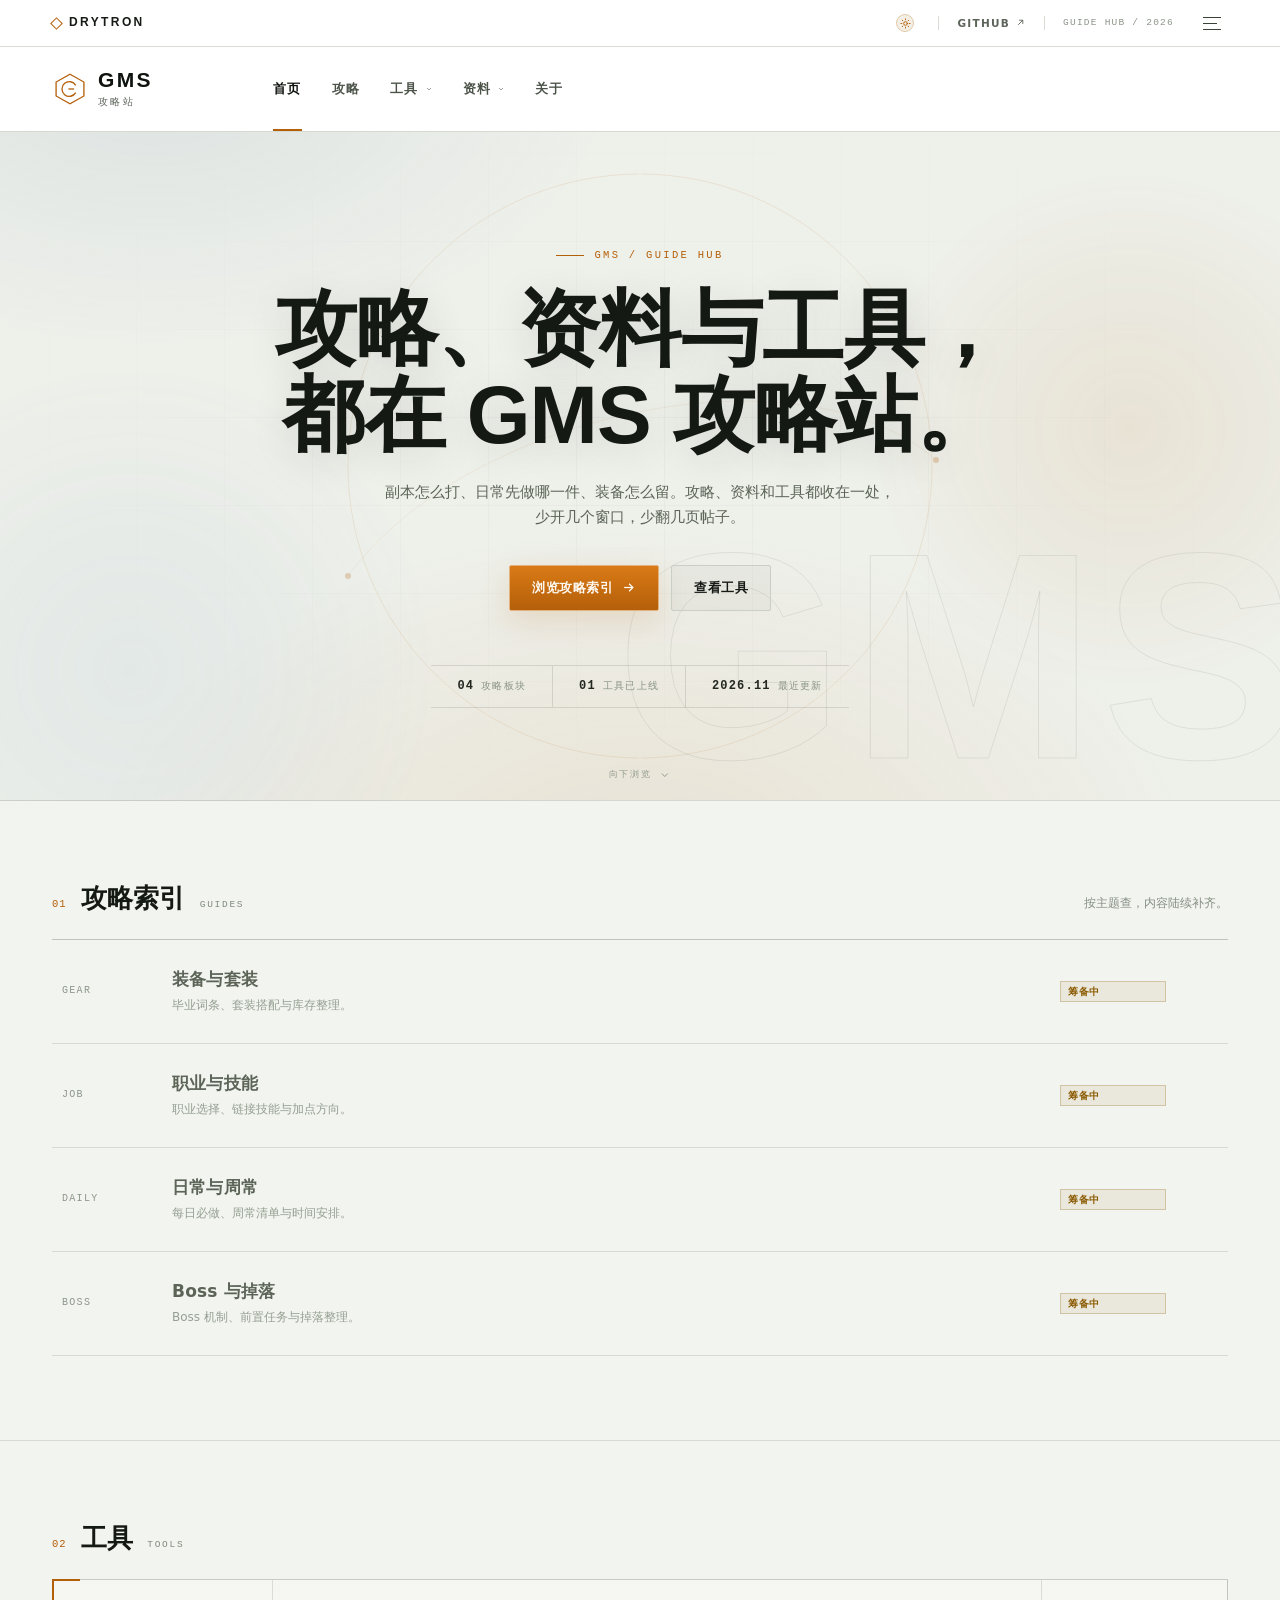
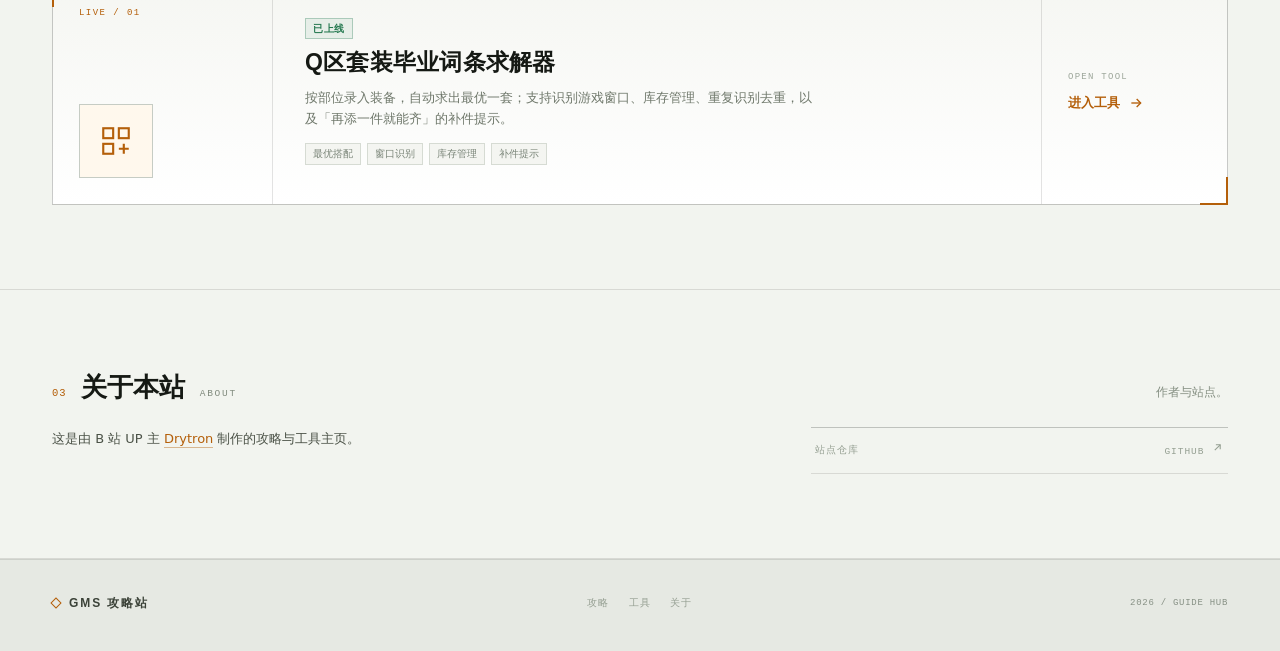
==== commit 81549846: "移除攻略子菜单并将求解器入口收归工具区" ====
--- a/main/index.html
+++ b/main/index.html
@@ -647,34 +647,7 @@
       <nav class="nav" aria-label="主导航">
         <a class="nav-item is-current" href="#top">首页</a>
 
-        <div class="nav-group" data-drop="guides">
-          <button class="nav-item nav-trigger" aria-expanded="false" aria-controls="dropGuides">
-            攻略
-            <svg class="caret" viewBox="0 0 24 24" aria-hidden="true"><path d="M6 9l6 6 6-6"/></svg>
-          </button>
-          <div class="dropdown" id="dropGuides">
-            <a class="drop-link" href="/tools/3lsolve/">
-              <span><strong>装备与套装</strong><small>毕业词条、套装搭配与库存整理</small></span>
-              <span class="drop-tag">已上线</span>
-            </a>
-            <span class="drop-link is-soon">
-              <span><strong>职业与技能</strong><small>职业选择、链接技能与加点方向</small></span>
-              <em>筹备中</em>
-            </span>
-            <span class="drop-link is-soon">
-              <span><strong>日常与周常</strong><small>每日必做、周常清单与时间安排</small></span>
-              <em>筹备中</em>
-            </span>
-            <span class="drop-link is-soon">
-              <span><strong>Boss 与掉落</strong><small>Boss 机制、前置任务与掉落整理</small></span>
-              <em>筹备中</em>
-            </span>
-            <a class="drop-all" href="#guides">
-              <span>查看攻略索引</span>
-              <svg viewBox="0 0 24 24" aria-hidden="true"><path d="M5 12h14"/><path d="M13 6l6 6-6 6"/></svg>
-            </a>
-          </div>
-        </div>
+        <a class="nav-item" href="#guides">攻略</a>
 
         <div class="nav-group" data-drop="tools">
           <button class="nav-item nav-trigger" aria-expanded="false" aria-controls="dropTools">
@@ -717,10 +690,6 @@
               <span><strong>站点仓库</strong><small>gmsinone · GitHub</small></span>
               <svg class="drop-go" viewBox="0 0 24 24" aria-hidden="true"><path d="M7 17L17 7"/><path d="M9 7h8v8"/></svg>
             </a>
-            <a class="drop-link" href="https://github.com/YourKlc/gmsinone/tree/main/tools/3lsolve" target="_blank" rel="noopener">
-              <span><strong>求解器源码</strong><small>tools/3lsolve · GitHub</small></span>
-              <svg class="drop-go" viewBox="0 0 24 24" aria-hidden="true"><path d="M7 17L17 7"/><path d="M9 7h8v8"/></svg>
-            </a>
           </div>
         </div>
 
@@ -743,14 +712,7 @@
     <nav class="drawer-nav">
       <a href="#top">首页 <span>HOME</span></a>
 
-      <div class="drawer-group">
-        <p>攻略 <span>GUIDES</span></p>
-        <a href="#guides">攻略索引 <span>ALL</span></a>
-        <a href="/tools/3lsolve/">装备与套装 <span>LIVE</span></a>
-        <span class="is-soon">职业与技能 <em>筹备中</em></span>
-        <span class="is-soon">日常与周常 <em>筹备中</em></span>
-        <span class="is-soon">Boss 与掉落 <em>筹备中</em></span>
-      </div>
+      <a href="#guides">攻略索引 <span>GUIDES</span></a>
 
       <div class="drawer-group">
         <p>工具 <span>TOOLS</span></p>
@@ -763,7 +725,6 @@
         <p>资料 <span>DATA</span></p>
         <a href="#about">关于本站 <span>ABOUT</span></a>
         <a href="https://github.com/YourKlc/gmsinone" target="_blank" rel="noopener">站点仓库 <span>GITHUB</span></a>
-        <a href="https://github.com/YourKlc/gmsinone/tree/main/tools/3lsolve" target="_blank" rel="noopener">求解器源码 <span>GITHUB</span></a>
       </div>
     </nav>
 
@@ -831,17 +792,15 @@
       </div>
 
       <div class="guide-list">
-        <a class="guide-row is-link" href="/tools/3lsolve/">
+        <div class="guide-row is-soon">
           <span class="guide-code">GEAR</span>
           <span>
             <h3>装备与套装</h3>
             <p>毕业词条、套装搭配与库存整理。</p>
           </span>
-          <span class="tag tag-live">已上线</span>
-          <span class="guide-arrow" aria-hidden="true">
-            <svg viewBox="0 0 24 24"><path d="M5 12h14"/><path d="M13 6l6 6-6 6"/></svg>
-          </span>
-        </a>
+          <span class="tag tag-soon">筹备中</span>
+          <span class="guide-arrow" aria-hidden="true"></span>
+        </div>
 
         <div class="guide-row is-soon">
           <span class="guide-code">JOB</span>
@@ -927,9 +886,6 @@
         <div class="about-links">
           <a href="https://github.com/YourKlc/gmsinone" target="_blank" rel="noopener">
             <span>站点仓库</span><span>GITHUB <svg viewBox="0 0 24 24" aria-hidden="true"><path d="M7 17L17 7"/><path d="M9 7h8v8"/></svg></span>
-          </a>
-          <a href="https://github.com/YourKlc/gmsinone/tree/main/tools/3lsolve" target="_blank" rel="noopener">
-            <span>求解器源码</span><span>GITHUB <svg viewBox="0 0 24 24" aria-hidden="true"><path d="M7 17L17 7"/><path d="M9 7h8v8"/></svg></span>
           </a>
         </div>
       </div>
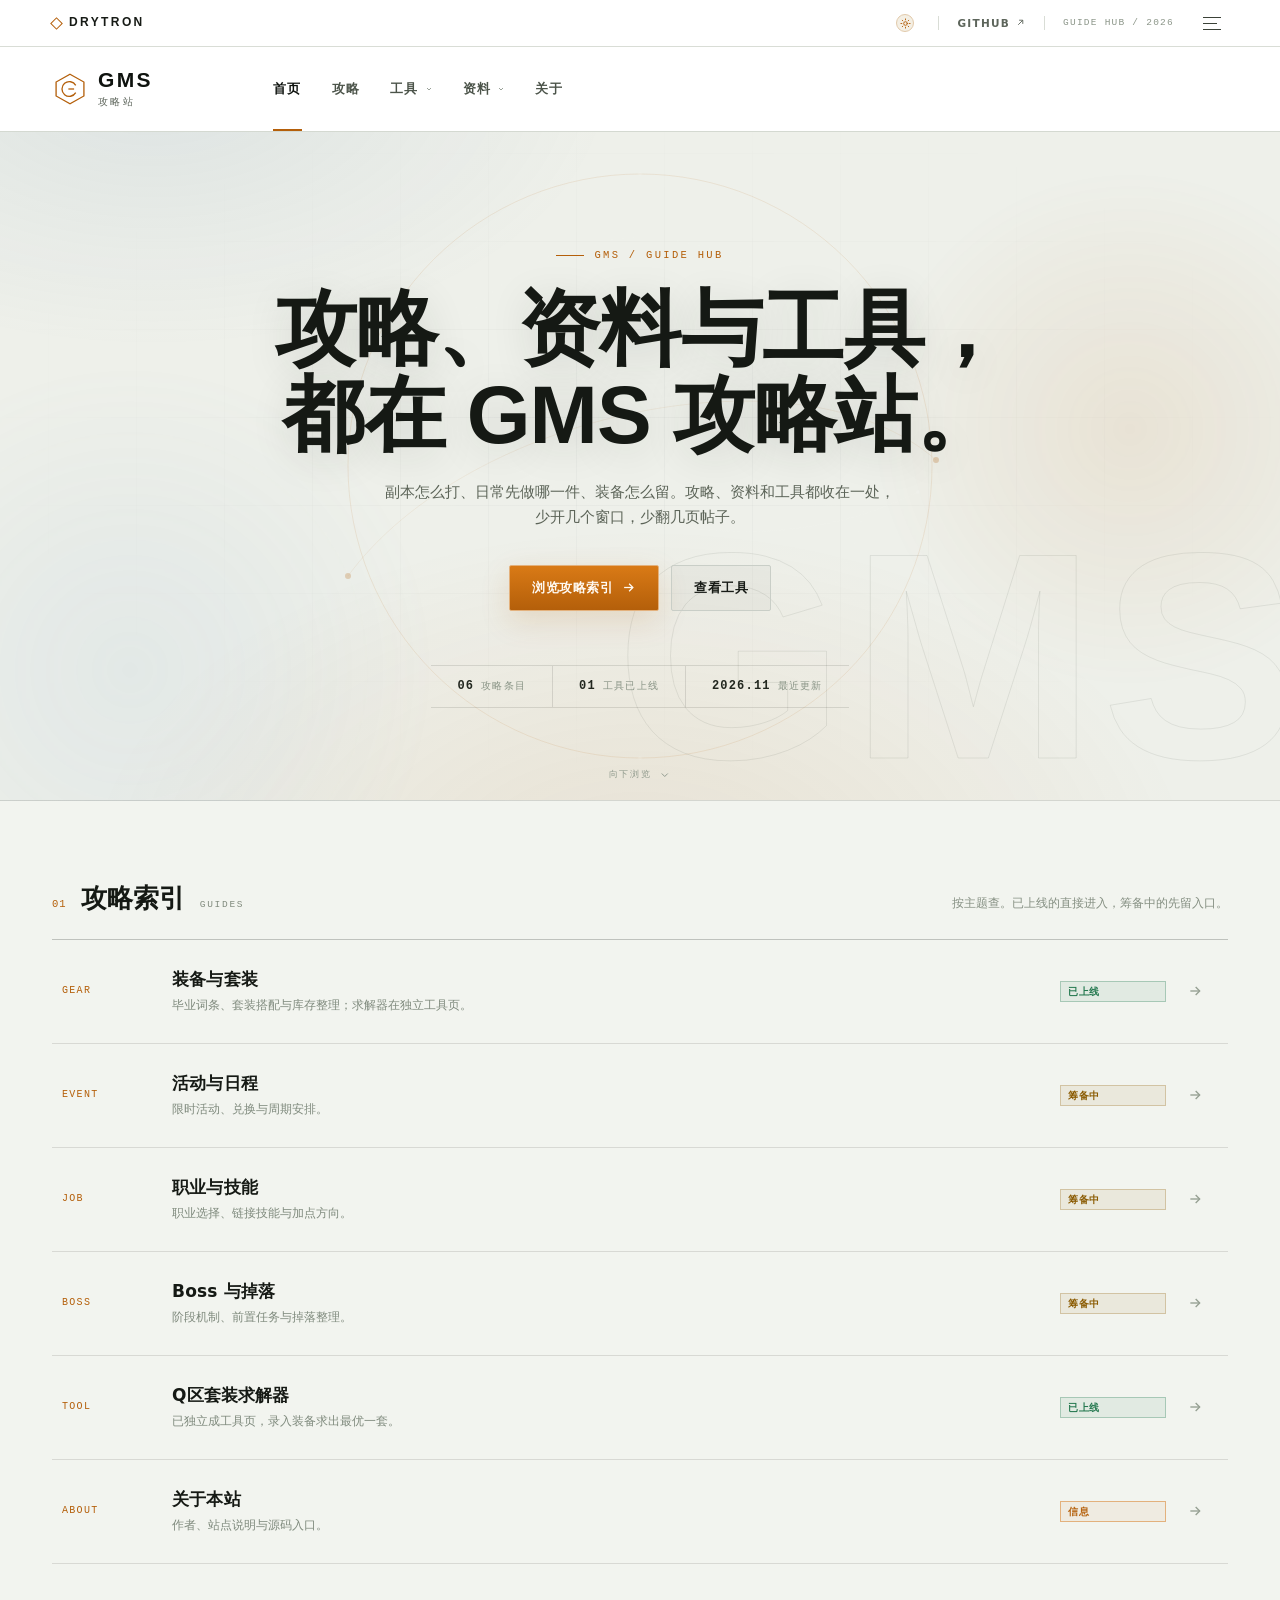
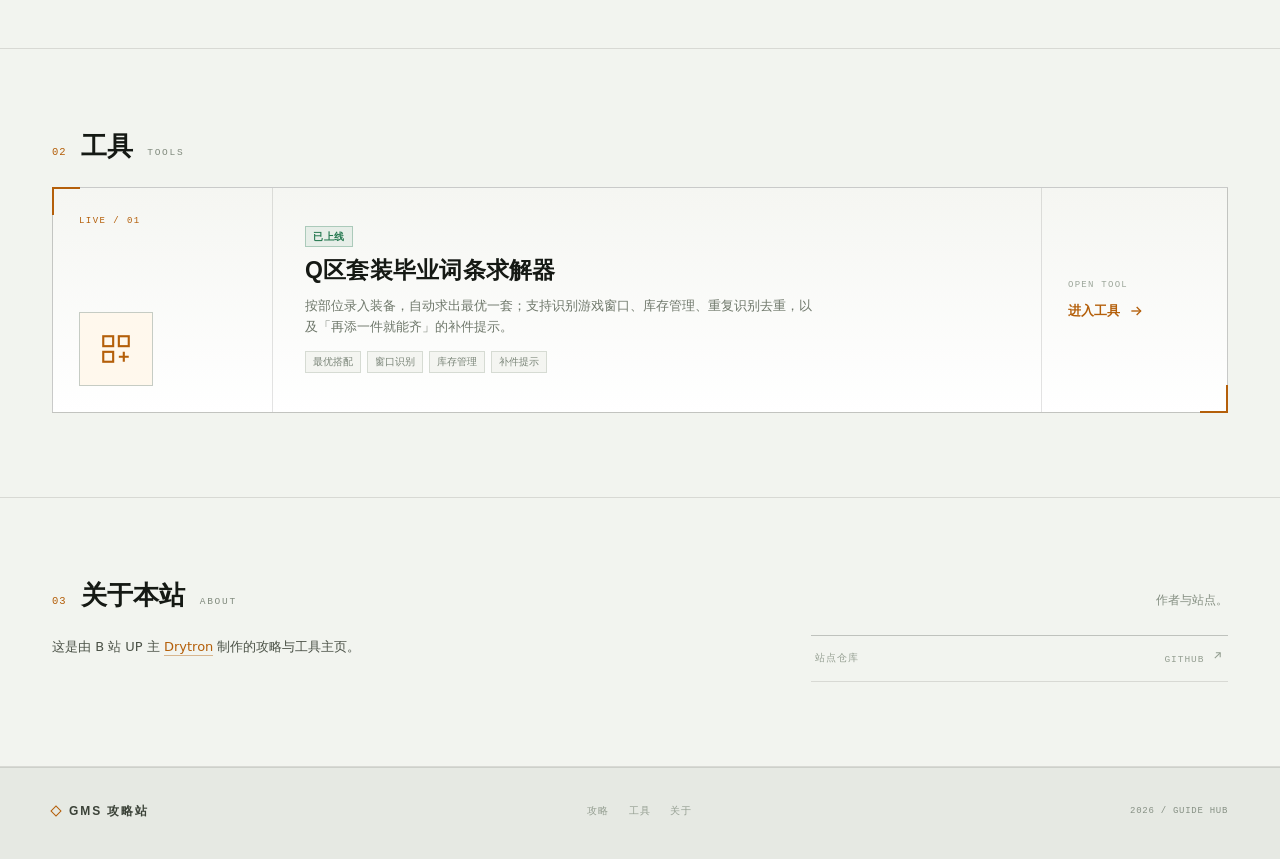
==== commit 9b8408c6: "统一攻略入口：首页攻略区块与攻略索引页共用同一份条目" ====
--- a/main/index.html
+++ b/main/index.html
@@ -1,1089 +1,1079 @@
-<!DOCTYPE html>
-<html lang="zh-CN" data-theme="day">
-<head>
-<meta charset="utf-8">
-<meta name="viewport" content="width=device-width, initial-scale=1">
-<title>GMS 攻略站</title>
-<link rel="canonical" href="https://tools.drytron.net/main/">
-<meta name="description" content="GMS 攻略站：攻略索引、资料与工具。">
-<link rel="icon" href="data:image/svg+xml,%3Csvg%20xmlns='http://www.w3.org/2000/svg'%20viewBox='0%200%2064%2064'%3E%3Crect%20width='64'%20height='64'%20fill='%230a0c0f'/%3E%3Cpath%20d='M32%2010%2052%2021v22L32%2054%2012%2043V21Z'%20fill='none'%20stroke='%23f0932b'%20stroke-width='3'/%3E%3Ctext%20x='32'%20y='40'%20font-size='22'%20fill='%23f2f4f6'%20font-family='sans-serif'%20text-anchor='middle'%3EG%3C/text%3E%3C/svg%3E">
-<style>
-:root{
-  color-scheme:dark;
-  --bg:#0a0c0f;
-  --bg-soft:#0f1216;
-  --panel:#14181d;
-  --panel-2:#171c22;
-  --panel-3:#1b2026;
-  --line:rgba(255,255,255,.10);
-  --line-strong:rgba(255,255,255,.18);
-  --ink:#f2f4f6;
-  --muted:#98a1ab;
-  --muted-2:#6f7882;
-  --accent:#f0932b;
-  --accent-2:#ffb45f;
-  --accent-deep:#c96416;
-  --ok:#54c08a;
-  --warn:#e0a94a;
-  --display:"Bahnschrift SemiCondensed","DIN Alternate","Microsoft YaHei","PingFang SC",sans-serif;
-  --body:"Segoe UI","Microsoft YaHei","PingFang SC","Noto Sans SC",system-ui,sans-serif;
-  --mono:ui-monospace,"Cascadia Mono",Consolas,monospace;
-  --bar:#060709;
-  --bar-border:#1a1e23;
-  --bar-main:rgba(11,14,17,.97);
-  --bar-main-scrolled:rgba(9,11,14,.98);
-  --bar-main-border:#23282f;
-  --pop:#171b20;
-  --pop-border:#333b45;
-  --pop-hover:#20262d;
-  --pop-border-soft:#2a3038;
-  --hero:#090b0e;
-  --glow-a:rgba(240,147,43,.20);
-  --glow-b:rgba(74,116,158,.16);
-  --glow-c:rgba(240,147,43,.16);
-  --glow-d:rgba(94,148,196,.13);
-  --grid-line:rgba(255,255,255,.045);
-  --word-stroke:rgba(255,255,255,.10);
-  --drawer:#0d1014;
-  --foot:#07090b;
-  --card:#111419;
-  --card-hover-a:#1a1f26;
-  --card-hover-b:#12161b;
-  --icon-bg:#101318;
-  --chip-bg:#101318;
-  --ghost-bg:rgba(255,255,255,.03);
-  --overlay:rgba(0,0,0,.62);
-  --on-accent:#1a1005;
-  --accent-border:#ffc98d;
-  --accent-soft:rgba(240,147,43,.06);
-  --accent-wash:rgba(240,147,43,.07);
-  --accent-wash-2:rgba(240,147,43,.01);
-  --accent-border-strong:rgba(240,147,43,.55);
-  --accent-underline:rgba(240,147,43,.4);
-  --accent-shadow:rgba(240,147,43,.18);
-  --selection:rgba(240,147,43,.32);
-  --swatch:linear-gradient(135deg,#0a0c0f 0 38%,#f0932b 38% 68%,#f2f4f6 68%);
-  --ink-strong:#fff;
-  --ink-2:#eef2f5;
-  --ink-3:#dfe5ea;
-  --ink-4:#d6dde4;
-  --ink-5:#cfd6dd;
-  --ink-6:#c6cfd8;
-  --text-1:#b9c1ca;
-  --text-2:#aab3bd;
-  --text-3:#9aa4af;
-  --text-4:#98a3ae;
-  --text-5:#8c96a1;
-  --text-6:#8b95a0;
-  --text-7:#8a949f;
-  --text-8:#7d8792;
-  --text-9:#78828d;
-  --text-10:#77828d;
-  --text-11:#6f7a85;
-  --text-12:#6f7882;
-  --text-13:#6c7782;
-  --text-14:#66717c;
-  --text-15:#59636e;
-  --text-16:#525c66;
-  --text-17:#68727d;
-  --border-soft:#303841;
-  --border-mid:#3a424b;
-  --border-strong:#3c444e;
-  --ok-bg:rgba(84,192,138,.07);
-  --ok-line:rgba(84,192,138,.28);
-  --warn-bg:rgba(224,169,74,.06);
-  --warn-line:rgba(224,169,74,.24);
-  --shadow-panel:rgba(0,0,0,.55);
-  --shadow-head:rgba(0,0,0,.5);
-  --shadow-hero:rgba(0,0,0,.45);
-
-}
-:root[data-theme="ocean"]{
-  --bg:#061018;--bg-soft:#091820;--panel:#0e202a;--panel-2:#122833;--panel-3:#17313e;
-  --line:rgba(160,235,245,.12);--line-strong:rgba(160,235,245,.24);
-  --ink:#effcff;--muted:#8faab4;--muted-2:#617c86;
-  --accent:#43cfc4;--accent-2:#8ef5ed;--accent-deep:#1b9e97;--ok:#50dfb7;--warn:#e3c36b;
-  --bar:#04090d;--bar-border:#0c2029;--bar-main:rgba(6,16,24,.97);--bar-main-scrolled:rgba(4,12,18,.98);--bar-main-border:#12313c;
-  --pop:#0e1d26;--pop-border:#1c4653;--pop-hover:#14303a;--pop-border-soft:#17323b;
-  --hero:#051016;--glow-a:rgba(67,207,196,.20);--glow-b:rgba(50,120,200,.16);--glow-c:rgba(67,207,196,.16);--glow-d:rgba(48,154,180,.13);
-  --grid-line:rgba(180,245,255,.06);--word-stroke:rgba(190,250,255,.10);
-  --drawer:#08131a;--foot:#040a0e;--card:#0b1a22;--card-hover-a:#11303a;--card-hover-b:#0a2028;--icon-bg:#09171e;--chip-bg:#09171e;
-  --on-accent:#041312;--accent-border:#a9fff7;--accent-soft:rgba(67,207,196,.08);--accent-wash:rgba(67,207,196,.09);--accent-wash-2:rgba(67,207,196,.01);--accent-border-strong:rgba(67,207,196,.55);--accent-underline:rgba(67,207,196,.45);--accent-shadow:rgba(67,207,196,.18);--selection:rgba(67,207,196,.3);
-  --swatch:linear-gradient(135deg,#04090d 0 38%,#43cfc4 38% 68%,#effcff 68%);
-}
-:root[data-theme="forest"]{
-  --bg:#0a100c;--bg-soft:#0d160f;--panel:#131d16;--panel-2:#18271c;--panel-3:#1d3123;
-  --line:rgba(200,255,190,.11);--line-strong:rgba(200,255,190,.22);
-  --ink:#f1f8ee;--muted:#9bb09a;--muted-2:#6d806d;
-  --accent:#8bcf5a;--accent-2:#c7f39a;--accent-deep:#5b9e36;--ok:#5ed79a;--warn:#e0b85c;
-  --bar:#050a06;--bar-border:#102015;--bar-main:rgba(10,16,12,.97);--bar-main-scrolled:rgba(8,13,9,.98);--bar-main-border:#1b2b1f;
-  --pop:#17231b;--pop-border:#294232;--pop-hover:#1e3024;--pop-border-soft:#23382a;
-  --hero:#081009;--glow-a:rgba(139,207,90,.20);--glow-b:rgba(110,150,80,.16);--glow-c:rgba(139,207,90,.16);--glow-d:rgba(90,150,80,.13);
-  --grid-line:rgba(220,255,210,.055);--word-stroke:rgba(220,255,210,.10);
-  --drawer:#0b130e;--foot:#050805;--card:#0e1a12;--card-hover-a:#17271b;--card-hover-b:#0b1710;--icon-bg:#0b160e;--chip-bg:#0b160e;
-  --on-accent:#0b1605;--accent-border:#d5ffb0;--accent-soft:rgba(139,207,90,.07);--accent-wash:rgba(139,207,90,.08);--accent-wash-2:rgba(139,207,90,.01);--accent-border-strong:rgba(139,207,90,.55);--accent-underline:rgba(139,207,90,.45);--accent-shadow:rgba(139,207,90,.18);--selection:rgba(139,207,90,.3);
-  --swatch:linear-gradient(135deg,#050a06 0 38%,#8bcf5a 38% 68%,#f1f8ee 68%);
-}
-:root[data-theme="violet"]{
-  --bg:#0d0a12;--bg-soft:#120e1a;--panel:#181322;--panel-2:#1d1728;--panel-3:#231c31;
-  --line:rgba(240,210,255,.11);--line-strong:rgba(240,210,255,.22);
-  --ink:#fbf2ff;--muted:#b09bbd;--muted-2:#806e8c;
-  --accent:#c084fc;--accent-2:#e5b7ff;--accent-deep:#9d5bd0;--ok:#6fe0b0;--warn:#e5b86b;
-  --bar:#08060c;--bar-border:#181020;--bar-main:rgba(13,10,18,.97);--bar-main-scrolled:rgba(10,7,14,.98);--bar-main-border:#241a31;
-  --pop:#1d1728;--pop-border:#382a4a;--pop-hover:#2a2137;--pop-border-soft:#2d2339;
-  --hero:#0b0810;--glow-a:rgba(192,132,252,.20);--glow-b:rgba(100,90,180,.16);--glow-c:rgba(192,132,252,.16);--glow-d:rgba(150,100,200,.13);
-  --grid-line:rgba(250,230,255,.055);--word-stroke:rgba(250,230,255,.10);
-  --drawer:#110c17;--foot:#07050a;--card:#151020;--card-hover-a:#21182d;--card-hover-b:#120d1a;--icon-bg:#110c18;--chip-bg:#110c18;
-  --on-accent:#160b20;--accent-border:#ecd6ff;--accent-soft:rgba(192,132,252,.08);--accent-wash:rgba(192,132,252,.09);--accent-wash-2:rgba(192,132,252,.01);--accent-border-strong:rgba(192,132,252,.55);--accent-underline:rgba(192,132,252,.45);--accent-shadow:rgba(192,132,252,.18);--selection:rgba(192,132,252,.3);
-  --swatch:linear-gradient(135deg,#08060c 0 38%,#c084fc 38% 68%,#fbf2ff 68%);
-}
-/* 白天：浅色纸面与暖橙强调 */
-:root[data-theme="day"]{
-  --bg:#f2f4ef;--bg-soft:#e9ece5;--panel:#ffffff;--panel-2:#f5f6f2;--panel-3:#e8ebe4;
-  --line:rgba(24,28,23,.12);--line-strong:rgba(24,28,23,.23);
-  --ink:#151914;--muted:#5d655b;--muted-2:#8b9388;
-  --accent:#b45f0a;--accent-2:#d97a16;--accent-deep:#8d4700;--ok:#24784f;--warn:#8a5a00;
-  --bar:#ffffff;--bar-border:#d9ddd6;--bar-main:rgba(255,255,255,.95);--bar-main-scrolled:rgba(255,255,255,.98);--bar-main-border:#d4d9d1;
-  --pop:#ffffff;--pop-border:#c9cec7;--pop-hover:#eef0eb;--pop-border-soft:#dde1da;
-  --hero:#eef0ea;--glow-a:rgba(180,95,10,.10);--glow-b:rgba(74,116,158,.10);--glow-c:rgba(180,95,10,.09);--glow-d:rgba(94,148,196,.08);
-  --grid-line:rgba(21,25,20,.06);--word-stroke:rgba(21,25,20,.08);
-  --drawer:#fafbf8;--foot:#e6e9e3;--card:#ffffff;--card-hover-a:#fff4e3;--card-hover-b:#ffffff;--icon-bg:#fff8ed;--chip-bg:#f4f5f1;
-  --ghost-bg:rgba(21,25,20,.03);--overlay:rgba(15,20,14,.32);--on-accent:#fffaf3;
-  --accent-border:#e3b17d;--accent-soft:rgba(180,95,10,.06);--accent-wash:rgba(180,95,10,.07);--accent-wash-2:rgba(180,95,10,.01);--accent-border-strong:rgba(180,95,10,.52);--accent-underline:rgba(180,95,10,.42);--accent-shadow:rgba(180,95,10,.15);--selection:rgba(180,95,10,.22);
-  --ink-strong:#0f130f;--ink-2:#171b16;--ink-3:#22271f;--ink-4:#30362d;--ink-5:#3b4238;--ink-6:#4b5247;
-  --text-1:#4c544a;--text-2:#5c6458;--text-3:#687164;--text-4:#6f786b;--text-5:#758073;--text-6:#7a8578;--text-7:#7f8a7d;--text-8:#858f82;--text-9:#899486;--text-10:#8d978a;--text-11:#919b8e;--text-12:#959f92;--text-13:#99a396;--text-14:#9ca69a;--text-15:#8c9689;--text-16:#879185;--text-17:#808a7d;
-  --border-soft:#d6dbd3;--border-mid:#c6ccc4;--border-strong:#b8c0b6;
-  --ok-bg:rgba(36,120,79,.08);--ok-line:rgba(36,120,79,.30);--warn-bg:rgba(138,90,0,.08);--warn-line:rgba(138,90,0,.26);
-  --shadow-panel:rgba(35,40,30,.18);--shadow-head:rgba(35,40,30,.10);--shadow-hero:rgba(35,40,30,.12);
-  --swatch:linear-gradient(135deg,#f4efe4 0 40%,#b45f0a 40% 70%,#171b16 70%);
-  color-scheme:light;
-}
-/* 黑夜：纯黑与月光蓝 */
-:root[data-theme="night"]{
-  --bg:#000000;--bg-soft:#05070a;--panel:#0b0d12;--panel-2:#0f1218;--panel-3:#131720;
-  --line:rgba(213,228,255,.11);--line-strong:rgba(213,228,255,.20);
-  --ink:#f5f8ff;--muted:#9aa7ba;--muted-2:#707e92;
-  --accent:#a9c4ff;--accent-2:#d9e6ff;--accent-deep:#6f8fc9;--ok:#6ed7aa;--warn:#e3c36b;
-  --bar:#000000;--bar-border:#141a24;--bar-main:rgba(0,0,0,.97);--bar-main-scrolled:rgba(0,0,0,.99);--bar-main-border:#1c2430;
-  --pop:#0b0e14;--pop-border:#283447;--pop-hover:#111722;--pop-border-soft:#1b2534;
-  --hero:#000000;--glow-a:rgba(169,196,255,.16);--glow-b:rgba(80,120,200,.14);--glow-c:rgba(169,196,255,.13);--glow-d:rgba(120,160,230,.11);
-  --grid-line:rgba(225,235,255,.05);--word-stroke:rgba(225,235,255,.10);
-  --drawer:#05070b;--foot:#000000;--card:#07090e;--card-hover-a:#0c1422;--card-hover-b:#06080c;--icon-bg:#080b11;--chip-bg:#080b11;
-  --ghost-bg:rgba(255,255,255,.03);--overlay:rgba(0,0,0,.70);--on-accent:#02050c;
-  --accent-border:#e4eeff;--accent-soft:rgba(169,196,255,.08);--accent-wash:rgba(169,196,255,.09);--accent-wash-2:rgba(169,196,255,.01);--accent-border-strong:rgba(169,196,255,.55);--accent-underline:rgba(169,196,255,.44);--accent-shadow:rgba(169,196,255,.18);--selection:rgba(169,196,255,.30);
-  --swatch:linear-gradient(135deg,#000000 0 38%,#a9c4ff 38% 68%,#f5f8ff 68%);
-  color-scheme:dark;
-}
-*{box-sizing:border-box}
-html{scroll-behavior:smooth}
-body{
-  margin:0;background:var(--bg);color:var(--ink);
-  font-family:var(--body);font-size:14px;line-height:1.6;
-  font-variant-numeric:tabular-nums;-webkit-font-smoothing:antialiased;
-}
-a{color:inherit;text-decoration:none}
-button{font-family:inherit}
-::selection{background:var(--selection)}
-.shell{width:100%;max-width:1240px;margin:0 auto;padding:0 32px}
-
-/* ===== 顶部：双层导航 ===== */
-.site-head{position:sticky;top:0;z-index:60}
-.utility-bar{background:var(--bar);border-bottom:1px solid var(--bar-border)}
-.utility-inner{height:46px;display:flex;align-items:center;justify-content:space-between;gap:20px}
-.utility-brand{display:inline-flex;align-items:center;gap:8px;font-family:var(--display);font-size:12px;font-weight:700;letter-spacing:.2em;color:var(--ink-2)}
-.utility-brand i{width:9px;height:9px;border:1px solid var(--accent);display:block;transform:rotate(45deg)}
-.utility-right{display:flex;align-items:center;gap:18px}
-.utility-link{display:inline-flex;align-items:center;gap:5px;font-size:10.5px;font-weight:600;letter-spacing:.12em;color:var(--muted);transition:color .15s}
-.utility-link:hover{color:var(--ink)}
-.utility-link svg{width:11px;height:11px;stroke:currentColor;fill:none;stroke-width:2}
-.utility-note{font-family:var(--mono);font-size:9.5px;letter-spacing:.13em;color:var(--text-15);white-space:nowrap}
-.utility-sep{width:1px;height:14px;background:var(--bar-border)}
-.menu-button{
-  width:34px;height:34px;margin-left:2px;padding:8px;border:1px solid transparent;background:none;
-  display:flex;flex-direction:column;justify-content:center;gap:5px;cursor:pointer;
-  transition:border-color .15s;
-}
-.menu-button:hover{border-color:var(--pop-border)}
-.menu-button span{display:block;width:18px;height:1px;background:var(--ink-5);transition:width .15s}
-.menu-button span:nth-child(2){width:14px}
-.menu-button:hover span{width:18px}
-.menu-button:focus-visible{outline:2px solid var(--accent);outline-offset:2px}
-
-.theme-wrap{position:relative}
-.theme-trigger{
-  display:inline-flex;align-items:center;justify-content:center;width:30px;height:30px;padding:0;
-  border:1px solid transparent;background:none;color:var(--muted);cursor:pointer;
-  transition:color .15s,border-color .15s,background .15s;
-}
-.theme-trigger:hover{color:var(--ink);border-color:var(--pop-border);background:var(--accent-soft)}
-.theme-trigger[aria-expanded="true"]{color:var(--ink);border-color:var(--pop-border);background:var(--pop)}
-.theme-orb{
-  width:18px;height:18px;border-radius:50%;display:grid;place-items:center;flex:none;
-  border:1px solid var(--orb-line,var(--line-strong));background:var(--orb-bg,#14181d);
-  color:var(--orb-fg,#f0932b);transition:transform .15s;
-}
-.theme-orb svg{width:11px;height:11px;stroke:currentColor;fill:none;stroke-width:2;stroke-linecap:round;stroke-linejoin:round}
-.theme-orb.is-day{--orb-bg:#f4efe4;--orb-fg:#b45f0a;--orb-line:#e1c9aa}
-.theme-orb.is-night{--orb-bg:#05070b;--orb-fg:#a9c4ff;--orb-line:#2a3b56}
-.theme-orb.is-obsidian{--orb-bg:#14181d;--orb-fg:#f0932b;--orb-line:#3b424c}
-.theme-orb.is-ocean{--orb-bg:#0e202a;--orb-fg:#43cfc4;--orb-line:#1f4653}
-.theme-orb.is-forest{--orb-bg:#131d16;--orb-fg:#8bcf5a;--orb-line:#294232}
-.theme-orb.is-violet{--orb-bg:#181322;--orb-fg:#c084fc;--orb-line:#3a2a4e}
-.theme-trigger:hover .theme-orb,.theme-trigger[aria-expanded="true"] .theme-orb{transform:scale(1.06)}
-.theme-panel{
-  position:absolute;top:calc(100% + 8px);right:0;width:auto;max-width:calc(100vw - 32px);
-  padding:6px;background:var(--pop);border:1px solid var(--pop-border);border-top:2px solid var(--accent);
-  box-shadow:0 24px 50px var(--shadow-panel);z-index:90;
-}
-.theme-panel[hidden]{display:none}
-.theme-options{display:flex;flex-direction:row;gap:6px;padding:0}
-.theme-option{
-  width:34px;height:34px;display:grid;place-items:center;padding:0;border:0;border-radius:50%;
-  background:none;color:var(--ink);cursor:pointer;transition:background .15s,box-shadow .15s;
-}
-.theme-option:hover{background:var(--pop-hover)}
-.theme-option[aria-selected="true"]{background:var(--accent-soft);box-shadow:inset 0 0 0 2px var(--accent)}
-.theme-option:focus-visible{outline:2px solid var(--accent);outline-offset:2px}
-.theme-option .theme-orb{width:22px;height:22px}
-.theme-option:hover .theme-orb{transform:scale(1.08)}
-
-.main-bar{
-  background:var(--bar-main);border-bottom:1px solid var(--bar-main-border);
-  transition:box-shadow .2s,background .2s;
-}
-.site-head.is-scrolled .main-bar{box-shadow:0 10px 34px var(--shadow-head);background:var(--bar-main-scrolled)}
-.main-inner{height:84px;display:flex;align-items:center;gap:0}
-.logo{display:inline-flex;align-items:center;gap:10px;flex:none;min-width:172px}
-.logo-mark{width:36px;height:36px;flex:none;color:var(--accent)}
-.logo-mark path{stroke:currentColor;fill:none;stroke-width:1.6}
-.logo-text strong{display:block;font-family:var(--display);font-size:21px;line-height:1;letter-spacing:.11em;font-weight:700;color:var(--ink-strong)}
-.logo-text small{display:block;font-size:9.5px;letter-spacing:.24em;color:var(--muted);margin-top:4px}
-
-.nav{display:flex;align-items:stretch;height:84px;margin-left:34px;flex:1}
-.nav-item{
-  display:inline-flex;align-items:center;gap:6px;height:84px;padding:0 15px;
-  font-size:12.5px;font-weight:600;letter-spacing:.1em;color:var(--text-1);
-  background:none;border:0;cursor:pointer;position:relative;white-space:nowrap;
-  transition:color .15s,background .15s;
-}
-.nav-item:hover{color:var(--ink-strong)}
-.nav-item.is-current{color:var(--ink-strong)}
-.nav-item.is-current::after{
-  content:"";position:absolute;left:15px;right:15px;bottom:0;height:2px;background:var(--accent);
-}
-.nav-trigger[aria-expanded="true"]{color:var(--ink-strong);background:var(--pop)}
-.nav-trigger[aria-expanded="true"]::after{
-  content:"";position:absolute;left:0;right:0;bottom:-1px;height:1px;background:var(--pop);z-index:71;
-}
-.caret{width:8px;height:8px;stroke:var(--text-5);fill:none;stroke-width:2.2;transition:transform .18s,stroke .18s}
-.nav-trigger[aria-expanded="true"] .caret{transform:rotate(180deg);stroke:var(--accent)}
-
-.nav-group{position:relative}
-.dropdown{
-  position:absolute;top:calc(100% - 1px);left:8px;width:306px;z-index:70;
-  background:var(--pop);border:1px solid var(--pop-border);border-top:2px solid var(--accent);
-  box-shadow:0 24px 50px var(--shadow-panel);
-  opacity:0;visibility:hidden;transform:translateY(-7px);pointer-events:none;
-  transition:opacity .16s ease,transform .16s ease,visibility .16s;
-  padding:5px 0;
-}
-.dropdown::before{
-  content:"";position:absolute;left:0;right:0;top:-1px;height:1px;background:var(--pop);
-}
-.nav-group.is-open .dropdown{opacity:1;visibility:visible;transform:translateY(0);pointer-events:auto}
-.drop-link{display:flex;align-items:flex-start;justify-content:space-between;gap:16px;padding:11px 16px;transition:background .13s}
-.drop-link:hover{background:var(--pop-hover)}
-.drop-link strong{display:block;font-size:12.5px;font-weight:600;color:var(--ink-2);line-height:1.4}
-.drop-link small{display:block;font-size:10px;color:var(--text-9);margin-top:2px;line-height:1.45}
-.drop-link .drop-go{width:13px;height:13px;stroke:var(--text-11);fill:none;stroke-width:2;margin-top:3px;flex:none}
-.drop-link:hover .drop-go{stroke:var(--accent)}
-.drop-tag{
-  flex:none;font-size:9px;font-weight:700;letter-spacing:.06em;padding:1px 5px;
-  color:var(--ok);border:1px solid var(--ok-line);background:var(--ok-bg);
-}
-.drop-link.is-soon{cursor:default;opacity:.68}
-.drop-link.is-soon:hover{background:none}
-.drop-link.is-soon em{flex:none;font-style:normal;font-size:9px;color:var(--warn);letter-spacing:.05em;padding-top:2px}
-.drop-all{
-  display:flex;align-items:center;justify-content:space-between;gap:12px;
-  margin-top:4px;padding:12px 16px;border-top:1px solid var(--pop-border-soft);
-  font-size:10.5px;font-weight:700;letter-spacing:.1em;color:var(--accent);
-}
-.drop-all:hover{background:var(--pop-hover)}
-.drop-all svg{width:13px;height:13px;stroke:currentColor;fill:none;stroke-width:2}
-
-.nav-right{display:flex;align-items:center;gap:14px;margin-left:20px}
-.cta{
-  display:inline-flex;align-items:center;gap:9px;height:40px;padding:0 18px;
-  background:linear-gradient(180deg,var(--accent-2),var(--accent));color:var(--on-accent);
-  border:1px solid var(--accent-border);border-radius:2px;
-  font-size:12px;font-weight:800;letter-spacing:.04em;white-space:nowrap;
-  box-shadow:0 8px 24px var(--accent-shadow);
-  transition:filter .15s,transform .15s;
-}
-.cta:hover{filter:brightness(1.08);transform:translateY(-1px)}
-.cta svg{width:14px;height:14px;stroke:var(--on-accent);fill:none;stroke-width:2.2}
-
-/* ===== 全部菜单抽屉 ===== */
-.drawer{position:fixed;inset:0;z-index:100}
-.drawer[hidden]{display:none}
-.drawer-backdrop{position:absolute;inset:0;background:var(--overlay);opacity:0;transition:opacity .22s}
-.drawer-panel{
-  position:absolute;top:0;right:0;bottom:0;width:min(440px,100%);
-  background:var(--drawer);border-left:1px solid var(--bar-border);padding:0 30px 30px;
-  transform:translateX(100%);transition:transform .24s cubic-bezier(.2,.7,.2,1);
-  overflow:auto;display:flex;flex-direction:column;
-}
-.drawer.is-open .drawer-backdrop{opacity:1}
-.drawer.is-open .drawer-panel{transform:translateX(0)}
-.drawer-head{display:flex;align-items:center;justify-content:space-between;height:76px;border-bottom:1px solid var(--line);position:sticky;top:0;background:var(--drawer);z-index:2}
-.drawer-title{font-family:var(--display);font-size:18px;font-weight:700;letter-spacing:.12em}
-.drawer-close{width:34px;height:34px;border:1px solid var(--pop-border);background:none;color:var(--ink-5);cursor:pointer;display:grid;place-items:center}
-.drawer-close:hover{border-color:var(--accent);color:var(--accent)}
-.drawer-close svg{width:15px;height:15px;stroke:currentColor;fill:none;stroke-width:2}
-.drawer-nav{padding:22px 0 28px;display:flex;flex-direction:column;gap:4px}
-.drawer-nav > a{display:flex;justify-content:space-between;align-items:baseline;padding:12px 0;font-size:18px;font-weight:700;color:var(--ink-2);border-bottom:1px solid var(--line)}
-.drawer-nav > a span{font-family:var(--mono);font-size:9px;letter-spacing:.12em;color:var(--text-13)}
-.drawer-group{padding:18px 0 8px;border-bottom:1px solid var(--line)}
-.drawer-group p{margin:0 0 8px;font-family:var(--mono);font-size:9.5px;letter-spacing:.16em;color:var(--accent)}
-.drawer-group p span{color:var(--text-13);margin-left:6px}
-.drawer-group a,.drawer-group .is-soon{display:flex;justify-content:space-between;gap:12px;padding:6px 0;font-size:12.5px;color:var(--text-1)}
-.drawer-group a:hover{color:var(--ink-strong)}
-.drawer-group .is-soon{color:var(--text-12)}
-.drawer-group em{font-style:normal;font-size:9px;color:var(--warn)}
-.drawer-cta{margin-top:auto;display:flex;align-items:center;justify-content:space-between;gap:12px;height:48px;padding:0 16px;background:linear-gradient(180deg,var(--accent-2),var(--accent));color:var(--on-accent);font-size:13px;font-weight:800}
-.drawer-cta svg{width:16px;height:16px;stroke:var(--on-accent);fill:none;stroke-width:2.2}
-body.drawer-open{overflow:hidden}
-
-/* ===== 首屏 ===== */
-.hero{
-  position:relative;min-height:660px;padding:108px 0 92px;
-  display:flex;align-items:center;justify-content:center;text-align:center;
-  overflow:hidden;border-bottom:1px solid var(--line);
-  background:
-    radial-gradient(820px 520px at 50% 112%,var(--glow-a),transparent 68%),
-    radial-gradient(720px 420px at 12% -8%,var(--glow-b),transparent 64%),
-    var(--hero);
-}
-.hero-art{position:absolute;inset:0;pointer-events:none}
-.hero-grid{
-  position:absolute;inset:-10%;
-  background-image:linear-gradient(var(--grid-line) 1px,transparent 1px),linear-gradient(90deg,var(--grid-line) 1px,transparent 1px);
-  background-size:88px 88px;
-  mask-image:radial-gradient(ellipse 58% 58% at 50% 46%,#000 10%,transparent 78%);
-  -webkit-mask-image:radial-gradient(ellipse 58% 58% at 50% 46%,#000 10%,transparent 78%);
-  opacity:.5;
-}
-.hero-glow{position:absolute;border-radius:50%;filter:blur(2px)}
-.hero-glow-a{width:540px;height:540px;right:-120px;top:4%;background:radial-gradient(circle,var(--glow-c),transparent 68%)}
-.hero-glow-b{width:620px;height:620px;left:-180px;bottom:-180px;background:radial-gradient(circle,var(--glow-d),transparent 70%)}
-.hero-orbit{position:absolute;left:50%;top:50%;width:820px;height:820px;transform:translate(-50%,-50%);opacity:.48;animation:orbit 90s linear infinite}
-@keyframes orbit{to{transform:translate(-50%,-50%) rotate(360deg)}}
-.hero-word{
-  position:absolute;right:-24px;bottom:4%;font-family:var(--display);
-  font-size:clamp(150px,23vw,310px);line-height:.8;font-weight:800;letter-spacing:.02em;
-  color:transparent;-webkit-text-stroke:1px var(--word-stroke);
-  user-select:none;
-}
-.hero-inner{position:relative;z-index:2;max-width:940px;padding:0 24px}
-.hero-kicker{
-  display:inline-flex;align-items:center;gap:10px;margin:0 0 22px;
-  font-family:var(--mono);font-size:10.5px;letter-spacing:.22em;color:var(--accent);
-}
-.hero-kicker::before{content:"";width:28px;height:1px;background:var(--accent)}
-.hero h1{
-  margin:0;font-family:var(--display);font-weight:700;
-  font-size:clamp(44px,6.6vw,82px);line-height:1.05;letter-spacing:-.01em;
-  text-wrap:balance;text-shadow:0 8px 40px var(--shadow-hero);
-}
-.hero-lede{margin:22px auto 0;max-width:56ch;color:var(--text-2);font-size:14.5px;line-height:1.75}
-.hero-actions{display:flex;justify-content:center;gap:12px;flex-wrap:wrap;margin-top:34px}
-.hero-meta{
-  display:flex;justify-content:center;margin-top:54px;border-top:1px solid var(--line);
-  border-bottom:1px solid var(--line);width:fit-content;margin-left:auto;margin-right:auto;
-}
-.hero-meta span{padding:11px 26px;font-size:10px;letter-spacing:.12em;color:var(--text-9)}
-.hero-meta span + span{border-left:1px solid var(--line)}
-.hero-meta b{font-family:var(--mono);font-size:12px;font-weight:700;color:var(--ink-3);margin-right:7px}
-.scroll-cue{
-  position:absolute;left:50%;bottom:18px;transform:translateX(-50%);z-index:3;
-  display:inline-flex;align-items:center;gap:8px;font-family:var(--mono);
-  font-size:9px;letter-spacing:.18em;color:var(--text-11);transition:color .15s;
-}
-.scroll-cue:hover{color:var(--accent)}
-.scroll-cue svg{width:12px;height:12px;stroke:currentColor;fill:none;stroke-width:2;animation:cue 2.4s ease-in-out infinite}
-@keyframes cue{0%,100%{transform:translateY(-2px);opacity:.55}50%{transform:translateY(3px);opacity:1}}
-
-/* ===== 按钮 ===== */
-.btn{
-  display:inline-flex;align-items:center;justify-content:center;gap:8px;height:46px;padding:0 22px;
-  font-size:12.5px;font-weight:700;letter-spacing:.04em;border-radius:2px;
-  transition:filter .15s,transform .15s,border-color .15s,background .15s;
-}
-.btn svg{width:15px;height:15px;stroke:currentColor;fill:none;stroke-width:2}
-.btn-primary{background:linear-gradient(180deg,var(--accent-2),var(--accent));color:var(--on-accent);border:1px solid var(--accent-border);box-shadow:0 10px 30px var(--accent-shadow)}
-.btn-primary:hover{filter:brightness(1.08);transform:translateY(-1px)}
-.btn-ghost{border:1px solid var(--pop-border);background:var(--ghost-bg);color:var(--ink-2)}
-.btn-ghost:hover{border-color:var(--accent);color:var(--accent);background:var(--accent-soft)}
-
-/* ===== 区块 ===== */
-.section{padding:84px 0;border-bottom:1px solid var(--line)}
-.sec-head{display:flex;align-items:flex-end;justify-content:space-between;gap:28px;margin-bottom:26px}
-.sec-title{display:flex;align-items:baseline;gap:14px;flex-wrap:wrap}
-.sec-num{font-family:var(--mono);font-size:10.5px;color:var(--accent);letter-spacing:.1em}
-.sec-title h2{margin:0;font-family:var(--display);font-size:26px;line-height:1;font-weight:700;letter-spacing:.01em}
-.sec-en{font-family:var(--mono);font-size:9.5px;letter-spacing:.18em;color:var(--text-17)}
-.sec-head p{margin:0;color:var(--text-8);font-size:11.5px;text-align:right}
-
-/* ===== 工具卡 ===== */
-.tool-card{
-  display:grid;grid-template-columns:220px minmax(0,1fr) 186px;
-  min-height:226px;background:linear-gradient(180deg,var(--panel-2),var(--card));
-  border:1px solid var(--line-strong);position:relative;
-  transition:border-color .18s,transform .18s,background .18s;
-}
-.tool-card::before,.tool-card::after{content:"";position:absolute;width:26px;height:26px;pointer-events:none}
-.tool-card::before{left:-1px;top:-1px;border-left:2px solid var(--accent);border-top:2px solid var(--accent)}
-.tool-card::after{right:-1px;bottom:-1px;border-right:2px solid var(--accent);border-bottom:2px solid var(--accent)}
-.tool-card:hover{border-color:var(--accent-border-strong);transform:translateY(-2px);background:linear-gradient(180deg,var(--card-hover-a),var(--card-hover-b))}
-.tool-visual{
-  padding:26px;border-right:1px solid var(--line);
-  display:flex;flex-direction:column;justify-content:space-between;
-}
-.tool-kicker{font-family:var(--mono);font-size:9px;letter-spacing:.16em;color:var(--accent)}
-.tool-icon{width:74px;height:74px;border:1px solid var(--border-mid);display:grid;place-items:center;color:var(--accent);background:var(--icon-bg)}
-.tool-icon svg{width:34px;height:34px;stroke:currentColor;fill:none;stroke-width:1.5}
-.tool-body{padding:26px 32px;display:flex;flex-direction:column;justify-content:center}
-.tool-tags{display:flex;align-items:center;gap:12px;margin-bottom:9px}
-.tag{display:inline-block;font-size:9.5px;font-weight:700;letter-spacing:.06em;padding:2px 7px;border:1px solid var(--border-strong);color:var(--text-3)}
-.tag-live{color:var(--ok);border-color:var(--ok-line);background:var(--ok-bg)}
-.tag-soon{color:var(--warn);border-color:var(--warn-line);background:var(--warn-bg)}
-.tool-body h3{margin:0;font-family:var(--display);font-size:23px;line-height:1.3;font-weight:700;letter-spacing:.01em}
-.tool-body p{margin:9px 0 0;color:var(--text-4);font-size:12.5px;max-width:64ch;line-height:1.7}
-.tool-chips{display:flex;gap:6px;flex-wrap:wrap;margin-top:14px}
-.tool-chips span{font-size:10px;color:var(--text-6);border:1px solid var(--border-soft);padding:2px 7px;background:var(--chip-bg)}
-.tool-cta{
-  border-left:1px solid var(--line);display:flex;flex-direction:column;align-items:flex-start;justify-content:center;
-  padding:26px;gap:8px;
-}
-.tool-cta small{font-family:var(--mono);font-size:9px;letter-spacing:.14em;color:var(--text-14)}
-.tool-cta span{display:inline-flex;align-items:center;gap:8px;font-size:12.5px;font-weight:700;color:var(--accent)}
-.tool-cta span svg{width:16px;height:16px;stroke:currentColor;fill:none;stroke-width:2;transition:transform .16s}
-.tool-card:hover .tool-cta span svg{transform:translateX(4px)}
-
-/* ===== 攻略列表 ===== */
-.guide-list{border-top:1px solid var(--line-strong)}
-.guide-row{
-  display:grid;grid-template-columns:92px minmax(0,1fr) 106px 34px;align-items:center;gap:18px;
-  min-height:104px;padding:18px 10px;border-bottom:1px solid var(--line);
-  transition:background .15s;
-}
-.guide-row.is-link:hover{background:linear-gradient(90deg,var(--accent-wash),var(--accent-wash-2) 56%,transparent)}
-.guide-code{font-family:var(--mono);font-size:10px;letter-spacing:.13em;color:var(--text-10)}
-.guide-row.is-link .guide-code{color:var(--accent)}
-.guide-row h3{margin:0;font-size:17px;line-height:1.4;font-weight:700;letter-spacing:.01em}
-.guide-row p{margin:4px 0 0;color:var(--text-7);font-size:12px;max-width:62ch}
-.guide-row.is-soon h3{color:var(--text-2)}
-.guide-row.is-soon p{color:var(--text-12)}
-.guide-arrow{width:22px;height:22px;display:grid;place-items:center;color:var(--text-12)}
-.guide-arrow svg{width:16px;height:16px;stroke:currentColor;fill:none;stroke-width:2;transition:transform .15s,color .15s}
-.guide-row.is-link:hover .guide-arrow{color:var(--accent)}
-.guide-row.is-link:hover .guide-arrow svg{transform:translateX(3px)}
-
-/* ===== 关于 ===== */
-.about-grid{display:grid;grid-template-columns:minmax(0,1.25fr) minmax(280px,.75fr);gap:64px;align-items:start}
-.about-copy p{margin:0;color:var(--text-3);font-size:13px;line-height:1.8;max-width:62ch}
-.about-copy p.about-credit{color:var(--ink-6)}
-.about-copy p.about-credit a{color:var(--accent);text-decoration:none;border-bottom:1px solid var(--accent-underline);padding-bottom:1px}
-.about-copy p.about-credit a:hover{color:var(--accent-2);border-bottom-color:currentColor}
-.about-links{display:flex;flex-direction:column;border-top:1px solid var(--line-strong)}
-.about-links a{display:flex;align-items:center;justify-content:space-between;gap:16px;padding:13px 4px;border-bottom:1px solid var(--line);font-size:12.5px;color:var(--ink-4);transition:color .15s,background .15s}
-.about-links a:hover{color:var(--accent)}
-.about-links span{font-family:var(--mono);font-size:9.5px;letter-spacing:.1em;color:var(--text-12)}
-.about-links svg{width:13px;height:13px;stroke:currentColor;fill:none;stroke-width:2}
-
-/* ===== 页脚 ===== */
-.foot{padding:34px 0 42px;background:var(--foot);border-top:1px solid var(--line)}
-.foot-inner{display:flex;align-items:center;justify-content:space-between;gap:24px;flex-wrap:wrap}
-.foot-brand{display:flex;align-items:center;gap:9px;font-family:var(--display);font-size:12px;font-weight:700;letter-spacing:.16em;color:var(--ink-5)}
-.foot-brand i{width:8px;height:8px;border:1px solid var(--accent);transform:rotate(45deg)}
-.foot-links{display:flex;align-items:center;gap:20px;font-size:10px;letter-spacing:.08em;color:var(--text-12)}
-.foot-links a:hover{color:var(--accent)}
-.foot-copy{font-family:var(--mono);font-size:9px;letter-spacing:.08em;color:var(--text-16)}
-
-@media (max-width:1080px){
-  .nav{margin-left:16px}
-  .nav-item{padding:0 11px}
-  .utility-note{display:none}
-  .logo{min-width:158px}
-  .tool-card{grid-template-columns:190px minmax(0,1fr) 164px}
-}
-@media (max-width:920px){
-  .shell{padding:0 22px}
-  .nav{display:none}
-  .nav-right{margin-left:auto}
-  .hero{min-height:600px;padding:88px 0 82px}
-  .hero-orbit{width:640px;height:640px}
-  .tool-card{grid-template-columns:minmax(0,1fr);min-height:0}
-  .tool-visual{border-right:0;border-bottom:1px solid var(--line);flex-direction:row;align-items:center}
-  .tool-body{padding:24px}
-  .tool-cta{border-left:0;border-top:1px solid var(--line);flex-direction:row;align-items:center;justify-content:space-between}
-  .about-grid{grid-template-columns:1fr;gap:30px}
-}
-@media (max-width:680px){
-  .shell{padding:0 18px}
-  .utility-note,.utility-link,.utility-sep{display:none}
-  .utility-inner{height:42px}
-  .utility-right{gap:8px}
-  .theme-trigger{width:28px;height:28px}
-  .theme-option{width:32px;height:32px}
-  .theme-option .theme-orb{width:21px;height:21px}
-  .menu-button{width:36px;height:36px;padding:9px;margin-left:0;flex:none}
-  .menu-button span{width:20px}
-  .menu-button span:nth-child(2){width:20px}
-  .main-inner{height:70px}
-  .logo-mark{width:31px;height:31px}
-  .logo-text strong{font-size:18px}
-  .logo-text small{font-size:8.5px;letter-spacing:.2em}
-  .nav-right .cta{display:none}
-  .hero{min-height:570px;padding:76px 0 72px}
-  .hero h1{font-size:clamp(36px,10vw,50px)}
-  .hero-lede{font-size:13px;margin-top:18px}
-  .hero-actions{margin-top:26px}
-  .hero-actions .btn{height:43px;padding:0 16px;font-size:11.5px}
-  .hero-meta{margin-top:40px;flex-wrap:wrap;width:100%;border-left:0;border-right:0}
-  .hero-meta span{flex:1;min-width:110px;padding:9px 8px;font-size:9px}
-  .hero-meta span + span{border-left:1px solid var(--line)}
-  .hero-word{font-size:150px;right:-12px;bottom:8%}
-  .sec-head{flex-direction:column;align-items:flex-start;gap:8px}
-  .sec-head p{text-align:left}
-  .section{padding:58px 0}
-  .tool-body h3{font-size:20px}
-  .guide-row{grid-template-columns:64px minmax(0,1fr) auto;gap:12px;min-height:96px}
-  .guide-row .guide-arrow{display:none}
-  .guide-row .tag{font-size:9px}
-  .about-grid{gap:26px}
-  .foot-inner{align-items:flex-start;flex-direction:column;gap:16px}
-  .foot-links{gap:14px;flex-wrap:wrap}
-}
-@media (prefers-reduced-motion:reduce){
-  html{scroll-behavior:auto}
-  .hero-orbit{animation:none}
-  .scroll-cue svg{animation:none}
-  *{transition:none !important}
-}
-</style>
-<script>
-(function(){
-  try{
-    var saved = localStorage.getItem('gms-theme');
-    var theme = ['day','night','obsidian','ocean','forest','violet'].indexOf(saved) > -1 ? saved : 'day';
-    document.documentElement.dataset.theme = theme;
-  }catch(e){}
-})();
-</script>
-</head>
-<body>
-
-<header class="site-head" id="siteHead">
-  <div class="utility-bar">
-    <div class="shell utility-inner">
-      <a class="utility-brand" href="/main/" aria-label="Drytron 首页"><i aria-hidden="true"></i>DRYTRON</a>
-      <div class="utility-right">
-        <div class="theme-wrap" id="themeWrap">
-          <button class="theme-trigger" id="themeBtn" type="button" aria-haspopup="listbox" aria-expanded="false" aria-controls="themePanel" aria-label="切换配色主题">
-            <span class="theme-orb is-day" id="themeIcon" aria-hidden="true">
-              <svg viewBox="0 0 24 24"><circle cx="12" cy="12" r="4"/><path d="M12 2v2M12 20v2M4.9 4.9l1.4 1.4M17.7 17.7l1.4 1.4M2 12h2M20 12h2M4.9 19.1l1.4-1.4M17.7 6.3l1.4-1.4"/></svg>
-            </span>
-          </button>
-          <div class="theme-panel" id="themePanel" hidden>
-            <div class="theme-options" role="listbox" aria-label="选择配色主题">
-              <button class="theme-option" type="button" role="option" data-theme-choice="day" aria-selected="true" aria-label="白天">
-                <span class="theme-orb is-day" aria-hidden="true"><svg viewBox="0 0 24 24"><circle cx="12" cy="12" r="4"/><path d="M12 2v2M12 20v2M4.9 4.9l1.4 1.4M17.7 17.7l1.4 1.4M2 12h2M20 12h2M4.9 19.1l1.4-1.4M17.7 6.3l1.4-1.4"/></svg></span>
-              </button>
-              <button class="theme-option" type="button" role="option" data-theme-choice="night" aria-label="黑夜">
-                <span class="theme-orb is-night" aria-hidden="true"><svg viewBox="0 0 24 24"><path d="M20 15.2A8.4 8.4 0 1 1 8.8 4a7 7 0 0 0 11.2 11.2z"/></svg></span>
-              </button>
-              <button class="theme-option" type="button" role="option" data-theme-choice="obsidian" aria-selected="false" aria-label="黑曜">
-                <span class="theme-orb is-obsidian" aria-hidden="true"><svg viewBox="0 0 24 24"><path d="M12 3l6 6-6 12-6-12z"/></svg></span>
-              </button>
-              <button class="theme-option" type="button" role="option" data-theme-choice="ocean" aria-selected="false" aria-label="深海">
-                <span class="theme-orb is-ocean" aria-hidden="true"><svg viewBox="0 0 24 24"><path d="M3 8c3-2 6 2 9 0s6 2 9 0M3 14c3-2 6 2 9 0s6 2 9 0"/></svg></span>
-              </button>
-              <button class="theme-option" type="button" role="option" data-theme-choice="forest" aria-selected="false" aria-label="森林">
-                <span class="theme-orb is-forest" aria-hidden="true"><svg viewBox="0 0 24 24"><path d="M5 19c0-7 5-12 14-12 0 9-5 14-14 12z"/><path d="M5 19l8-8"/></svg></span>
-              </button>
-              <button class="theme-option" type="button" role="option" data-theme-choice="violet" aria-selected="false" aria-label="暮紫">
-                <span class="theme-orb is-violet" aria-hidden="true"><svg viewBox="0 0 24 24"><path d="M12 3l2.2 6.8L21 12l-6.8 2.2L12 21l-2.2-6.8L3 12l6.8-2.2z"/></svg></span>
-              </button>
-            </div>
-          </div>
-        </div>
-        <span class="utility-sep" aria-hidden="true"></span>
-        <a class="utility-link" href="https://github.com/YourKlc/gmsinone" target="_blank" rel="noopener">
-          GITHUB
-          <svg viewBox="0 0 24 24" aria-hidden="true"><path d="M7 17L17 7"/><path d="M9 7h8v8"/></svg>
-        </a>
-        <span class="utility-sep" aria-hidden="true"></span>
-        <span class="utility-note">GUIDE HUB / 2026</span>
-        <button class="menu-button" id="menuBtn" aria-label="打开全部菜单" aria-expanded="false" aria-controls="drawer">
-          <span></span><span></span><span></span>
-        </button>
-      </div>
-    </div>
-  </div>
-
-  <div class="main-bar">
-    <div class="shell main-inner">
-      <a class="logo" href="/main/" aria-label="GMS 攻略站首页">
-        <svg class="logo-mark" viewBox="0 0 44 44" aria-hidden="true">
-          <path d="M22 4 39 13.5v17L22 40 5 30.5v-17Z"/>
-          <path d="M29 17.5a9 9 0 1 0 0 9"/>
-          <path d="M27 22h-7"/>
-        </svg>
-        <span class="logo-text"><strong>GMS</strong><small>攻略站</small></span>
-      </a>
-
-      <nav class="nav" aria-label="主导航">
-        <a class="nav-item is-current" href="#top">首页</a>
-
-        <a class="nav-item" href="#guides">攻略</a>
-
-        <div class="nav-group" data-drop="tools">
-          <button class="nav-item nav-trigger" aria-expanded="false" aria-controls="dropTools">
-            工具
-            <svg class="caret" viewBox="0 0 24 24" aria-hidden="true"><path d="M6 9l6 6 6-6"/></svg>
-          </button>
-          <div class="dropdown" id="dropTools">
-            <a class="drop-link" href="/tools/3lsolve/">
-              <span><strong>Q区套装毕业词条求解器</strong><small>最优搭配、窗口识别与补件提示</small></span>
-              <span class="drop-tag">已上线</span>
-            </a>
-            <a class="drop-link" href="/tools/3lsolve/">
-              <span><strong>库存整理</strong><small>录入、去重、导出与导入</small></span>
-              <svg class="drop-go" viewBox="0 0 24 24" aria-hidden="true"><path d="M5 12h14"/><path d="M13 6l6 6-6 6"/></svg>
-            </a>
-            <span class="drop-link is-soon">
-              <span><strong>更多工具</strong></span>
-              <em>筹备中</em>
-            </span>
-            <a class="drop-all" href="#tools">
-              <span>查看工具区</span>
-              <svg viewBox="0 0 24 24" aria-hidden="true"><path d="M5 12h14"/><path d="M13 6l6 6-6 6"/></svg>
-            </a>
-          </div>
-        </div>
-
-        <div class="nav-group" data-drop="data">
-          <button class="nav-item nav-trigger" aria-expanded="false" aria-controls="dropData">
-            资料
-            <svg class="caret" viewBox="0 0 24 24" aria-hidden="true"><path d="M6 9l6 6 6-6"/></svg>
-          </button>
-          <div class="dropdown" id="dropData">
-            <a class="drop-link" href="#guides">
-              <span><strong>攻略索引</strong><small>按装备、职业、日常与 Boss 分类</small></span>
-            </a>
-            <a class="drop-link" href="#about">
-              <span><strong>关于本站</strong><small>作者与站点</small></span>
-            </a>
-            <a class="drop-link" href="https://github.com/YourKlc/gmsinone" target="_blank" rel="noopener">
-              <span><strong>站点仓库</strong><small>gmsinone · GitHub</small></span>
-              <svg class="drop-go" viewBox="0 0 24 24" aria-hidden="true"><path d="M7 17L17 7"/><path d="M9 7h8v8"/></svg>
-            </a>
-          </div>
-        </div>
-
-        <a class="nav-item" href="#about">关于</a>
-      </nav>
-    </div>
-  </div>
-</header>
-
-<div class="drawer" id="drawer" hidden>
-  <div class="drawer-backdrop" data-close></div>
-  <aside class="drawer-panel" role="dialog" aria-modal="true" aria-label="全部菜单">
-    <div class="drawer-head">
-      <span class="drawer-title">全部菜单</span>
-      <button class="drawer-close" id="drawerClose" aria-label="关闭菜单">
-        <svg viewBox="0 0 24 24" aria-hidden="true"><path d="M6 6l12 12"/><path d="M18 6l-12 12"/></svg>
-      </button>
-    </div>
-
-    <nav class="drawer-nav">
-      <a href="#top">首页 <span>HOME</span></a>
-
-      <a href="#guides">攻略索引 <span>GUIDES</span></a>
-
-      <div class="drawer-group">
-        <p>工具 <span>TOOLS</span></p>
-        <a href="/tools/3lsolve/">Q区套装毕业词条求解器 <span>LIVE</span></a>
-        <a href="#tools">工具区 <span>02</span></a>
-        <span class="is-soon">更多工具 <em>筹备中</em></span>
-      </div>
-
-      <div class="drawer-group">
-        <p>资料 <span>DATA</span></p>
-        <a href="#about">关于本站 <span>ABOUT</span></a>
-        <a href="https://github.com/YourKlc/gmsinone" target="_blank" rel="noopener">站点仓库 <span>GITHUB</span></a>
-      </div>
-    </nav>
-
-    <a class="drawer-cta" href="#guides">
-      浏览攻略索引
-      <svg viewBox="0 0 24 24" aria-hidden="true"><path d="M5 12h14"/><path d="M13 6l6 6-6 6"/></svg>
-    </a>
-  </aside>
-</div>
-
-<main>
-  <section class="hero" id="top">
-    <div class="hero-art" aria-hidden="true">
-      <div class="hero-grid"></div>
-      <span class="hero-glow hero-glow-a"></span>
-      <span class="hero-glow hero-glow-b"></span>
-      <svg class="hero-orbit" viewBox="0 0 820 820">
-        <circle cx="410" cy="410" r="292" fill="none" stroke="var(--accent)" stroke-opacity=".22" stroke-width="1"/>
-        <circle cx="410" cy="410" r="228" fill="none" stroke="rgba(255,255,255,.07)" stroke-width="1" stroke-dasharray="2 9"/>
-        <path d="M118 520C238 356 572 286 706 404" fill="none" stroke="var(--accent-shadow)" stroke-width="1"/>
-        <path d="M142 300C300 468 520 520 688 436" fill="none" stroke="rgba(255,255,255,.07)" stroke-width="1"/>
-        <circle cx="118" cy="520" r="3" fill="var(--accent)" fill-opacity=".5"/>
-        <circle cx="706" cy="404" r="3" fill="var(--accent)" fill-opacity=".5"/>
-        <circle cx="142" cy="300" r="2" fill="rgba(255,255,255,.25)"/>
-        <circle cx="688" cy="436" r="2" fill="rgba(255,255,255,.25)"/>
-        <circle cx="410" cy="118" r="2" fill="rgba(255,255,255,.18)"/>
-        <circle cx="410" cy="702" r="2" fill="rgba(255,255,255,.18)"/>
-      </svg>
-      <span class="hero-word">GMS</span>
-    </div>
-
-    <div class="hero-inner">
-      <p class="hero-kicker">GMS / GUIDE HUB</p>
-      <h1>攻略、资料与工具，<br>都在 GMS 攻略站。</h1>
-      <p class="hero-lede">副本怎么打、日常先做哪一件、装备怎么留。攻略、资料和工具都收在一处，少开几个窗口，少翻几页帖子。</p>
-      <div class="hero-actions">
-        <a class="btn btn-primary" href="#guides">
-          浏览攻略索引
-          <svg viewBox="0 0 24 24" aria-hidden="true"><path d="M5 12h14"/><path d="M13 6l6 6-6 6"/></svg>
-        </a>
-        <a class="btn btn-ghost" href="#tools">查看工具</a>
-      </div>
-      <div class="hero-meta">
-        <span><b>04</b>攻略板块</span>
-        <span><b>01</b>工具已上线</span>
-        <span><b>2026.11</b>最近更新</span>
-      </div>
-    </div>
-
-    <a class="scroll-cue" href="#guides" aria-label="向下浏览">
-      向下浏览
-      <svg viewBox="0 0 24 24" aria-hidden="true"><path d="M6 9l6 6 6-6"/></svg>
-    </a>
-  </section>
-
-  <section class="section" id="guides">
-    <div class="shell">
-      <div class="sec-head">
-        <div class="sec-title">
-          <span class="sec-num">01</span>
-          <h2>攻略索引</h2>
-          <span class="sec-en">GUIDES</span>
-        </div>
-        <p>按主题查，内容陆续补齐。</p>
-      </div>
-
-      <div class="guide-list">
-        <div class="guide-row is-soon">
-          <span class="guide-code">GEAR</span>
-          <span>
-            <h3>装备与套装</h3>
-            <p>毕业词条、套装搭配与库存整理。</p>
-          </span>
-          <span class="tag tag-soon">筹备中</span>
-          <span class="guide-arrow" aria-hidden="true"></span>
-        </div>
-
-        <div class="guide-row is-soon">
-          <span class="guide-code">JOB</span>
-          <span>
-            <h3>职业与技能</h3>
-            <p>职业选择、链接技能与加点方向。</p>
-          </span>
-          <span class="tag tag-soon">筹备中</span>
-          <span class="guide-arrow" aria-hidden="true"></span>
-        </div>
-
-        <div class="guide-row is-soon">
-          <span class="guide-code">DAILY</span>
-          <span>
-            <h3>日常与周常</h3>
-            <p>每日必做、周常清单与时间安排。</p>
-          </span>
-          <span class="tag tag-soon">筹备中</span>
-          <span class="guide-arrow" aria-hidden="true"></span>
-        </div>
-
-        <div class="guide-row is-soon">
-          <span class="guide-code">BOSS</span>
-          <span>
-            <h3>Boss 与掉落</h3>
-            <p>Boss 机制、前置任务与掉落整理。</p>
-          </span>
-          <span class="tag tag-soon">筹备中</span>
-          <span class="guide-arrow" aria-hidden="true"></span>
-        </div>
-      </div>
-    </div>
-  </section>
-
-  <section class="section" id="tools">
-    <div class="shell">
-      <div class="sec-head">
-        <div class="sec-title">
-          <span class="sec-num">02</span>
-          <h2>工具</h2>
-          <span class="sec-en">TOOLS</span>
-        </div>
-      </div>
-
-      <a class="tool-card" href="/tools/3lsolve/">
-        <div class="tool-visual">
-          <span class="tool-kicker">LIVE / 01</span>
-          <span class="tool-icon" aria-hidden="true">
-            <svg viewBox="0 0 24 24"><rect x="3" y="3" width="7" height="7"/><rect x="14" y="3" width="7" height="7"/><rect x="3" y="14" width="7" height="7"/><path d="M14 17.5h7M17.5 14v7"/></svg>
-          </span>
-        </div>
-        <div class="tool-body">
-          <div class="tool-tags"><span class="tag tag-live">已上线</span></div>
-          <h3>Q区套装毕业词条求解器</h3>
-          <p>按部位录入装备，自动求出最优一套；支持识别游戏窗口、库存管理、重复识别去重，以及「再添一件就能齐」的补件提示。</p>
-          <div class="tool-chips"><span>最优搭配</span><span>窗口识别</span><span>库存管理</span><span>补件提示</span></div>
-        </div>
-        <div class="tool-cta">
-          <small>OPEN TOOL</small>
-          <span>进入工具
-            <svg viewBox="0 0 24 24" aria-hidden="true"><path d="M5 12h14"/><path d="M13 6l6 6-6 6"/></svg>
-          </span>
-        </div>
-      </a>
-    </div>
-  </section>
-
-  <section class="section" id="about">
-    <div class="shell">
-      <div class="sec-head">
-        <div class="sec-title">
-          <span class="sec-num">03</span>
-          <h2>关于本站</h2>
-          <span class="sec-en">ABOUT</span>
-        </div>
-        <p>作者与站点。</p>
-      </div>
-
-      <div class="about-grid">
-        <div class="about-copy">
-          <p class="about-credit">这是由 B 站 UP 主 <a href="https://space.bilibili.com/98564943" target="_blank" rel="noopener">Drytron</a> 制作的攻略与工具主页。</p>
-        </div>
-        <div class="about-links">
-          <a href="https://github.com/YourKlc/gmsinone" target="_blank" rel="noopener">
-            <span>站点仓库</span><span>GITHUB <svg viewBox="0 0 24 24" aria-hidden="true"><path d="M7 17L17 7"/><path d="M9 7h8v8"/></svg></span>
-          </a>
-        </div>
-      </div>
-    </div>
-  </section>
-</main>
-
-<footer class="foot">
-  <div class="shell foot-inner">
-    <span class="foot-brand"><i aria-hidden="true"></i>GMS 攻略站</span>
-    <div class="foot-links">
-      <a href="#guides">攻略</a>
-      <a href="#tools">工具</a>
-      <a href="#about">关于</a>
-    </div>
-    <span class="foot-copy">2026 / GUIDE HUB</span>
-  </div>
-</footer>
-
-<script>
-(function(){
-  var head = document.getElementById('siteHead');
-  var groups = Array.prototype.slice.call(document.querySelectorAll('.nav-group'));
-  var triggers = Array.prototype.slice.call(document.querySelectorAll('.nav-trigger'));
-
-  function closeGroup(group){
-    group.classList.remove('is-open');
-    group.dataset.hoverOpen = '0';
-    var btn = group.querySelector('.nav-trigger');
-    if(btn) btn.setAttribute('aria-expanded','false');
-  }
-  function closeAll(except){
-    groups.forEach(function(g){ if(g !== except) closeGroup(g); });
-  }
-  function openGroup(group){
-    closeAll(group);
-    group.classList.add('is-open');
-    var btn = group.querySelector('.nav-trigger');
-    if(btn) btn.setAttribute('aria-expanded','true');
-  }
-
-  triggers.forEach(function(btn){
-    var group = btn.closest('.nav-group');
-    btn.addEventListener('click', function(e){
-      e.stopPropagation();
-      if(group.classList.contains('is-open') && group.dataset.hoverOpen === '1'){
-        group.dataset.hoverOpen = '0';
-        return;
-      }
-      if(group.classList.contains('is-open')) closeGroup(group);
-      else openGroup(group);
-    });
-    group.addEventListener('mouseenter', function(){
-      if(window.matchMedia('(hover:hover)').matches && !group.classList.contains('is-open')){
-        openGroup(group);
-        group.dataset.hoverOpen = '1';
-      }
-    });
-    group.addEventListener('mouseleave', function(){
-      setTimeout(function(){
-        if(!group.contains(document.activeElement)) closeGroup(group);
-      }, 130);
-    });
-  });
-
-  document.addEventListener('click', function(e){
-    if(!e.target.closest('.nav-group')) closeAll();
-  });
-  document.addEventListener('keydown', function(e){
-    if(e.key === 'Escape'){ closeAll(); if(drawer && !drawer.hidden) closeDrawer(); }
-  });
-
-  window.addEventListener('scroll', function(){
-    head.classList.toggle('is-scrolled', window.scrollY > 8);
-  }, {passive:true});
-
-  var drawer = document.getElementById('drawer');
-  var menuBtn = document.getElementById('menuBtn');
-  var drawerClose = document.getElementById('drawerClose');
-  var lastFocus = null;
-
-  function openDrawer(){
-    lastFocus = document.activeElement;
-    drawer.hidden = false;
-    requestAnimationFrame(function(){ drawer.classList.add('is-open'); });
-    document.body.classList.add('drawer-open');
-    menuBtn.setAttribute('aria-expanded','true');
-    setTimeout(function(){ drawerClose.focus(); }, 60);
-  }
-  function closeDrawer(){
-    drawer.classList.remove('is-open');
-    document.body.classList.remove('drawer-open');
-    menuBtn.setAttribute('aria-expanded','false');
-    setTimeout(function(){ drawer.hidden = true; }, 230);
-    if(lastFocus) lastFocus.focus();
-  }
-
-  menuBtn.addEventListener('click', function(e){ e.stopPropagation(); openDrawer(); });
-  drawerClose.addEventListener('click', closeDrawer);
-  drawer.addEventListener('click', function(e){
-    if(e.target.closest('[data-close]')) closeDrawer();
-    if(e.target.closest('a')) closeDrawer();
-  });
-})();
-</script>
-<script>
-(function(){
-  var KEY = 'gms-theme';
-  var root = document.documentElement;
-  var wrap = document.getElementById('themeWrap');
-  var btn = document.getElementById('themeBtn');
-  var panel = document.getElementById('themePanel');
-  var icon = document.getElementById('themeIcon');
-  var options = Array.prototype.slice.call(document.querySelectorAll('[data-theme-choice]'));
-  var names = {day:'白天', night:'黑夜', obsidian:'黑曜', ocean:'深海', forest:'森林', violet:'暮紫'};
-  var icons = {
-    day:'<svg viewBox="0 0 24 24"><circle cx="12" cy="12" r="4"/><path d="M12 2v2M12 20v2M4.9 4.9l1.4 1.4M17.7 17.7l1.4 1.4M2 12h2M20 12h2M4.9 19.1l1.4-1.4M17.7 6.3l1.4-1.4"/></svg>',
-    night:'<svg viewBox="0 0 24 24"><path d="M20 15.2A8.4 8.4 0 1 1 8.8 4a7 7 0 0 0 11.2 11.2z"/></svg>',
-    obsidian:'<svg viewBox="0 0 24 24"><path d="M12 3l6 6-6 12-6-12z"/></svg>',
-    ocean:'<svg viewBox="0 0 24 24"><path d="M3 8c3-2 6 2 9 0s6 2 9 0M3 14c3-2 6 2 9 0s6 2 9 0"/></svg>',
-    forest:'<svg viewBox="0 0 24 24"><path d="M5 19c0-7 5-12 14-12 0 9-5 14-14 12z"/><path d="M5 19l8-8"/></svg>',
-    violet:'<svg viewBox="0 0 24 24"><path d="M12 3l2.2 6.8L21 12l-6.8 2.2L12 21l-2.2-6.8L3 12l6.8-2.2z"/></svg>'
-  };
-
-  function apply(name, persist){
-    if(!names[name]) name = 'obsidian';
-    root.dataset.theme = name;
-    icon.className = 'theme-orb is-' + name;
-    icon.innerHTML = icons[name] || icons.obsidian;
-    btn.setAttribute('aria-label', '切换配色主题，当前' + names[name]);
-    options.forEach(function(opt){
-      opt.setAttribute('aria-selected', opt.getAttribute('data-theme-choice') === name ? 'true' : 'false');
-    });
-    if(persist){
-      try{ localStorage.setItem(KEY, name); }catch(e){}
-    }
-  }
-
-  function setOpen(open){
-    panel.hidden = !open;
-    btn.setAttribute('aria-expanded', open ? 'true' : 'false');
-  }
-
-  var closeTimer = null;
-  function openTheme(){
-    clearTimeout(closeTimer);
-    if(panel.hidden) setOpen(true);
-  }
-  function closeThemeSoon(){
-    clearTimeout(closeTimer);
-    closeTimer = setTimeout(function(){
-      if(!panel.contains(document.activeElement)) setOpen(false);
-    }, 260);
-  }
-
-  apply(root.dataset.theme || 'day', false);
-
-  // 全站主题约定：localStorage.gms-theme = day|night|obsidian|ocean|forest|violet
-  window.addEventListener('storage', function(e){
-    if(e.key === KEY) apply(e.newValue, false);
-  });
-
-  wrap.addEventListener('mouseenter', openTheme);
-  wrap.addEventListener('mouseleave', closeThemeSoon);
-  panel.addEventListener('mouseenter', openTheme);
-  panel.addEventListener('mouseleave', closeThemeSoon);
-  btn.addEventListener('click', function(){
-    setOpen(true);
-  });
-  panel.addEventListener('click', function(e){ e.stopPropagation(); });
-  options.forEach(function(opt){
-    opt.addEventListener('mouseenter', function(){
-      apply(this.getAttribute('data-theme-choice'), true);
-    });
-    opt.addEventListener('focus', function(){
-      apply(this.getAttribute('data-theme-choice'), true);
-    });
-    opt.addEventListener('click', function(){
-      apply(this.getAttribute('data-theme-choice'), true);
-      setOpen(false);
-      btn.focus();
-    });
-  });
-  Array.prototype.forEach.call(document.querySelectorAll('.nav-trigger'), function(trigger){
-    trigger.addEventListener('click', function(){ setOpen(false); });
-  });
-  var menuBtn = document.getElementById('menuBtn');
-  if(menuBtn) menuBtn.addEventListener('click', function(){ setOpen(false); });
-  document.addEventListener('click', function(e){
-    if(!wrap.contains(e.target)) setOpen(false);
-  });
-  document.addEventListener('keydown', function(e){
-    if(e.key === 'Escape'){
-      if(!panel.hidden) setOpen(false);
-      if(panel.contains(document.activeElement)) btn.focus();
-    }
-  });
-})();
-</script>
-</body>
-</html>
+<!DOCTYPE html>
+<html lang="zh-CN" data-theme="day">
+<head>
+<meta charset="utf-8">
+<meta name="viewport" content="width=device-width, initial-scale=1">
+<title>GMS 攻略站</title>
+<link rel="canonical" href="https://tools.drytron.net/main/">
+<meta name="description" content="GMS 攻略站：攻略索引、资料与工具。">
+<link rel="icon" href="data:image/svg+xml,%3Csvg%20xmlns='http://www.w3.org/2000/svg'%20viewBox='0%200%2064%2064'%3E%3Crect%20width='64'%20height='64'%20fill='%230a0c0f'/%3E%3Cpath%20d='M32%2010%2052%2021v22L32%2054%2012%2043V21Z'%20fill='none'%20stroke='%23f0932b'%20stroke-width='3'/%3E%3Ctext%20x='32'%20y='40'%20font-size='22'%20fill='%23f2f4f6'%20font-family='sans-serif'%20text-anchor='middle'%3EG%3C/text%3E%3C/svg%3E">
+<style>
+:root{
+  color-scheme:dark;
+  --bg:#0a0c0f;
+  --bg-soft:#0f1216;
+  --panel:#14181d;
+  --panel-2:#171c22;
+  --panel-3:#1b2026;
+  --line:rgba(255,255,255,.10);
+  --line-strong:rgba(255,255,255,.18);
+  --ink:#f2f4f6;
+  --muted:#98a1ab;
+  --muted-2:#6f7882;
+  --accent:#f0932b;
+  --accent-2:#ffb45f;
+  --accent-deep:#c96416;
+  --ok:#54c08a;
+  --warn:#e0a94a;
+  --display:"Bahnschrift SemiCondensed","DIN Alternate","Microsoft YaHei","PingFang SC",sans-serif;
+  --body:"Segoe UI","Microsoft YaHei","PingFang SC","Noto Sans SC",system-ui,sans-serif;
+  --mono:ui-monospace,"Cascadia Mono",Consolas,monospace;
+  --bar:#060709;
+  --bar-border:#1a1e23;
+  --bar-main:rgba(11,14,17,.97);
+  --bar-main-scrolled:rgba(9,11,14,.98);
+  --bar-main-border:#23282f;
+  --pop:#171b20;
+  --pop-border:#333b45;
+  --pop-hover:#20262d;
+  --pop-border-soft:#2a3038;
+  --hero:#090b0e;
+  --glow-a:rgba(240,147,43,.20);
+  --glow-b:rgba(74,116,158,.16);
+  --glow-c:rgba(240,147,43,.16);
+  --glow-d:rgba(94,148,196,.13);
+  --grid-line:rgba(255,255,255,.045);
+  --word-stroke:rgba(255,255,255,.10);
+  --drawer:#0d1014;
+  --foot:#07090b;
+  --card:#111419;
+  --card-hover-a:#1a1f26;
+  --card-hover-b:#12161b;
+  --icon-bg:#101318;
+  --chip-bg:#101318;
+  --ghost-bg:rgba(255,255,255,.03);
+  --overlay:rgba(0,0,0,.62);
+  --on-accent:#1a1005;
+  --accent-border:#ffc98d;
+  --accent-soft:rgba(240,147,43,.06);
+  --accent-wash:rgba(240,147,43,.07);
+  --accent-wash-2:rgba(240,147,43,.01);
+  --accent-border-strong:rgba(240,147,43,.55);
+  --accent-underline:rgba(240,147,43,.4);
+  --accent-shadow:rgba(240,147,43,.18);
+  --selection:rgba(240,147,43,.32);
+  --swatch:linear-gradient(135deg,#0a0c0f 0 38%,#f0932b 38% 68%,#f2f4f6 68%);
+  --ink-strong:#fff;
+  --ink-2:#eef2f5;
+  --ink-3:#dfe5ea;
+  --ink-4:#d6dde4;
+  --ink-5:#cfd6dd;
+  --ink-6:#c6cfd8;
+  --text-1:#b9c1ca;
+  --text-2:#aab3bd;
+  --text-3:#9aa4af;
+  --text-4:#98a3ae;
+  --text-5:#8c96a1;
+  --text-6:#8b95a0;
+  --text-7:#8a949f;
+  --text-8:#7d8792;
+  --text-9:#78828d;
+  --text-10:#77828d;
+  --text-11:#6f7a85;
+  --text-12:#6f7882;
+  --text-13:#6c7782;
+  --text-14:#66717c;
+  --text-15:#59636e;
+  --text-16:#525c66;
+  --text-17:#68727d;
+  --border-soft:#303841;
+  --border-mid:#3a424b;
+  --border-strong:#3c444e;
+  --ok-bg:rgba(84,192,138,.07);
+  --ok-line:rgba(84,192,138,.28);
+  --warn-bg:rgba(224,169,74,.06);
+  --warn-line:rgba(224,169,74,.24);
+  --shadow-panel:rgba(0,0,0,.55);
+  --shadow-head:rgba(0,0,0,.5);
+  --shadow-hero:rgba(0,0,0,.45);
+
+}
+:root[data-theme="ocean"]{
+  --bg:#061018;--bg-soft:#091820;--panel:#0e202a;--panel-2:#122833;--panel-3:#17313e;
+  --line:rgba(160,235,245,.12);--line-strong:rgba(160,235,245,.24);
+  --ink:#effcff;--muted:#8faab4;--muted-2:#617c86;
+  --accent:#43cfc4;--accent-2:#8ef5ed;--accent-deep:#1b9e97;--ok:#50dfb7;--warn:#e3c36b;
+  --bar:#04090d;--bar-border:#0c2029;--bar-main:rgba(6,16,24,.97);--bar-main-scrolled:rgba(4,12,18,.98);--bar-main-border:#12313c;
+  --pop:#0e1d26;--pop-border:#1c4653;--pop-hover:#14303a;--pop-border-soft:#17323b;
+  --hero:#051016;--glow-a:rgba(67,207,196,.20);--glow-b:rgba(50,120,200,.16);--glow-c:rgba(67,207,196,.16);--glow-d:rgba(48,154,180,.13);
+  --grid-line:rgba(180,245,255,.06);--word-stroke:rgba(190,250,255,.10);
+  --drawer:#08131a;--foot:#040a0e;--card:#0b1a22;--card-hover-a:#11303a;--card-hover-b:#0a2028;--icon-bg:#09171e;--chip-bg:#09171e;
+  --on-accent:#041312;--accent-border:#a9fff7;--accent-soft:rgba(67,207,196,.08);--accent-wash:rgba(67,207,196,.09);--accent-wash-2:rgba(67,207,196,.01);--accent-border-strong:rgba(67,207,196,.55);--accent-underline:rgba(67,207,196,.45);--accent-shadow:rgba(67,207,196,.18);--selection:rgba(67,207,196,.3);
+  --swatch:linear-gradient(135deg,#04090d 0 38%,#43cfc4 38% 68%,#effcff 68%);
+}
+:root[data-theme="forest"]{
+  --bg:#0a100c;--bg-soft:#0d160f;--panel:#131d16;--panel-2:#18271c;--panel-3:#1d3123;
+  --line:rgba(200,255,190,.11);--line-strong:rgba(200,255,190,.22);
+  --ink:#f1f8ee;--muted:#9bb09a;--muted-2:#6d806d;
+  --accent:#8bcf5a;--accent-2:#c7f39a;--accent-deep:#5b9e36;--ok:#5ed79a;--warn:#e0b85c;
+  --bar:#050a06;--bar-border:#102015;--bar-main:rgba(10,16,12,.97);--bar-main-scrolled:rgba(8,13,9,.98);--bar-main-border:#1b2b1f;
+  --pop:#17231b;--pop-border:#294232;--pop-hover:#1e3024;--pop-border-soft:#23382a;
+  --hero:#081009;--glow-a:rgba(139,207,90,.20);--glow-b:rgba(110,150,80,.16);--glow-c:rgba(139,207,90,.16);--glow-d:rgba(90,150,80,.13);
+  --grid-line:rgba(220,255,210,.055);--word-stroke:rgba(220,255,210,.10);
+  --drawer:#0b130e;--foot:#050805;--card:#0e1a12;--card-hover-a:#17271b;--card-hover-b:#0b1710;--icon-bg:#0b160e;--chip-bg:#0b160e;
+  --on-accent:#0b1605;--accent-border:#d5ffb0;--accent-soft:rgba(139,207,90,.07);--accent-wash:rgba(139,207,90,.08);--accent-wash-2:rgba(139,207,90,.01);--accent-border-strong:rgba(139,207,90,.55);--accent-underline:rgba(139,207,90,.45);--accent-shadow:rgba(139,207,90,.18);--selection:rgba(139,207,90,.3);
+  --swatch:linear-gradient(135deg,#050a06 0 38%,#8bcf5a 38% 68%,#f1f8ee 68%);
+}
+:root[data-theme="violet"]{
+  --bg:#0d0a12;--bg-soft:#120e1a;--panel:#181322;--panel-2:#1d1728;--panel-3:#231c31;
+  --line:rgba(240,210,255,.11);--line-strong:rgba(240,210,255,.22);
+  --ink:#fbf2ff;--muted:#b09bbd;--muted-2:#806e8c;
+  --accent:#c084fc;--accent-2:#e5b7ff;--accent-deep:#9d5bd0;--ok:#6fe0b0;--warn:#e5b86b;
+  --bar:#08060c;--bar-border:#181020;--bar-main:rgba(13,10,18,.97);--bar-main-scrolled:rgba(10,7,14,.98);--bar-main-border:#241a31;
+  --pop:#1d1728;--pop-border:#382a4a;--pop-hover:#2a2137;--pop-border-soft:#2d2339;
+  --hero:#0b0810;--glow-a:rgba(192,132,252,.20);--glow-b:rgba(100,90,180,.16);--glow-c:rgba(192,132,252,.16);--glow-d:rgba(150,100,200,.13);
+  --grid-line:rgba(250,230,255,.055);--word-stroke:rgba(250,230,255,.10);
+  --drawer:#110c17;--foot:#07050a;--card:#151020;--card-hover-a:#21182d;--card-hover-b:#120d1a;--icon-bg:#110c18;--chip-bg:#110c18;
+  --on-accent:#160b20;--accent-border:#ecd6ff;--accent-soft:rgba(192,132,252,.08);--accent-wash:rgba(192,132,252,.09);--accent-wash-2:rgba(192,132,252,.01);--accent-border-strong:rgba(192,132,252,.55);--accent-underline:rgba(192,132,252,.45);--accent-shadow:rgba(192,132,252,.18);--selection:rgba(192,132,252,.3);
+  --swatch:linear-gradient(135deg,#08060c 0 38%,#c084fc 38% 68%,#fbf2ff 68%);
+}
+/* 白天：浅色纸面与暖橙强调 */
+:root[data-theme="day"]{
+  --bg:#f2f4ef;--bg-soft:#e9ece5;--panel:#ffffff;--panel-2:#f5f6f2;--panel-3:#e8ebe4;
+  --line:rgba(24,28,23,.12);--line-strong:rgba(24,28,23,.23);
+  --ink:#151914;--muted:#5d655b;--muted-2:#8b9388;
+  --accent:#b45f0a;--accent-2:#d97a16;--accent-deep:#8d4700;--ok:#24784f;--warn:#8a5a00;
+  --bar:#ffffff;--bar-border:#d9ddd6;--bar-main:rgba(255,255,255,.95);--bar-main-scrolled:rgba(255,255,255,.98);--bar-main-border:#d4d9d1;
+  --pop:#ffffff;--pop-border:#c9cec7;--pop-hover:#eef0eb;--pop-border-soft:#dde1da;
+  --hero:#eef0ea;--glow-a:rgba(180,95,10,.10);--glow-b:rgba(74,116,158,.10);--glow-c:rgba(180,95,10,.09);--glow-d:rgba(94,148,196,.08);
+  --grid-line:rgba(21,25,20,.06);--word-stroke:rgba(21,25,20,.08);
+  --drawer:#fafbf8;--foot:#e6e9e3;--card:#ffffff;--card-hover-a:#fff4e3;--card-hover-b:#ffffff;--icon-bg:#fff8ed;--chip-bg:#f4f5f1;
+  --ghost-bg:rgba(21,25,20,.03);--overlay:rgba(15,20,14,.32);--on-accent:#fffaf3;
+  --accent-border:#e3b17d;--accent-soft:rgba(180,95,10,.06);--accent-wash:rgba(180,95,10,.07);--accent-wash-2:rgba(180,95,10,.01);--accent-border-strong:rgba(180,95,10,.52);--accent-underline:rgba(180,95,10,.42);--accent-shadow:rgba(180,95,10,.15);--selection:rgba(180,95,10,.22);
+  --ink-strong:#0f130f;--ink-2:#171b16;--ink-3:#22271f;--ink-4:#30362d;--ink-5:#3b4238;--ink-6:#4b5247;
+  --text-1:#4c544a;--text-2:#5c6458;--text-3:#687164;--text-4:#6f786b;--text-5:#758073;--text-6:#7a8578;--text-7:#7f8a7d;--text-8:#858f82;--text-9:#899486;--text-10:#8d978a;--text-11:#919b8e;--text-12:#959f92;--text-13:#99a396;--text-14:#9ca69a;--text-15:#8c9689;--text-16:#879185;--text-17:#808a7d;
+  --border-soft:#d6dbd3;--border-mid:#c6ccc4;--border-strong:#b8c0b6;
+  --ok-bg:rgba(36,120,79,.08);--ok-line:rgba(36,120,79,.30);--warn-bg:rgba(138,90,0,.08);--warn-line:rgba(138,90,0,.26);
+  --shadow-panel:rgba(35,40,30,.18);--shadow-head:rgba(35,40,30,.10);--shadow-hero:rgba(35,40,30,.12);
+  --swatch:linear-gradient(135deg,#f4efe4 0 40%,#b45f0a 40% 70%,#171b16 70%);
+  color-scheme:light;
+}
+/* 黑夜：纯黑与月光蓝 */
+:root[data-theme="night"]{
+  --bg:#000000;--bg-soft:#05070a;--panel:#0b0d12;--panel-2:#0f1218;--panel-3:#131720;
+  --line:rgba(213,228,255,.11);--line-strong:rgba(213,228,255,.20);
+  --ink:#f5f8ff;--muted:#9aa7ba;--muted-2:#707e92;
+  --accent:#a9c4ff;--accent-2:#d9e6ff;--accent-deep:#6f8fc9;--ok:#6ed7aa;--warn:#e3c36b;
+  --bar:#000000;--bar-border:#141a24;--bar-main:rgba(0,0,0,.97);--bar-main-scrolled:rgba(0,0,0,.99);--bar-main-border:#1c2430;
+  --pop:#0b0e14;--pop-border:#283447;--pop-hover:#111722;--pop-border-soft:#1b2534;
+  --hero:#000000;--glow-a:rgba(169,196,255,.16);--glow-b:rgba(80,120,200,.14);--glow-c:rgba(169,196,255,.13);--glow-d:rgba(120,160,230,.11);
+  --grid-line:rgba(225,235,255,.05);--word-stroke:rgba(225,235,255,.10);
+  --drawer:#05070b;--foot:#000000;--card:#07090e;--card-hover-a:#0c1422;--card-hover-b:#06080c;--icon-bg:#080b11;--chip-bg:#080b11;
+  --ghost-bg:rgba(255,255,255,.03);--overlay:rgba(0,0,0,.70);--on-accent:#02050c;
+  --accent-border:#e4eeff;--accent-soft:rgba(169,196,255,.08);--accent-wash:rgba(169,196,255,.09);--accent-wash-2:rgba(169,196,255,.01);--accent-border-strong:rgba(169,196,255,.55);--accent-underline:rgba(169,196,255,.44);--accent-shadow:rgba(169,196,255,.18);--selection:rgba(169,196,255,.30);
+  --swatch:linear-gradient(135deg,#000000 0 38%,#a9c4ff 38% 68%,#f5f8ff 68%);
+  color-scheme:dark;
+}
+*{box-sizing:border-box}
+html{scroll-behavior:smooth}
+body{
+  margin:0;background:var(--bg);color:var(--ink);
+  font-family:var(--body);font-size:14px;line-height:1.6;
+  font-variant-numeric:tabular-nums;-webkit-font-smoothing:antialiased;
+}
+a{color:inherit;text-decoration:none}
+button{font-family:inherit}
+::selection{background:var(--selection)}
+.shell{width:100%;max-width:1240px;margin:0 auto;padding:0 32px}
+
+/* ===== 顶部：双层导航 ===== */
+.site-head{position:sticky;top:0;z-index:60}
+.utility-bar{background:var(--bar);border-bottom:1px solid var(--bar-border)}
+.utility-inner{height:46px;display:flex;align-items:center;justify-content:space-between;gap:20px}
+.utility-brand{display:inline-flex;align-items:center;gap:8px;font-family:var(--display);font-size:12px;font-weight:700;letter-spacing:.2em;color:var(--ink-2)}
+.utility-brand i{width:9px;height:9px;border:1px solid var(--accent);display:block;transform:rotate(45deg)}
+.utility-right{display:flex;align-items:center;gap:18px}
+.utility-link{display:inline-flex;align-items:center;gap:5px;font-size:10.5px;font-weight:600;letter-spacing:.12em;color:var(--muted);transition:color .15s}
+.utility-link:hover{color:var(--ink)}
+.utility-link svg{width:11px;height:11px;stroke:currentColor;fill:none;stroke-width:2}
+.utility-note{font-family:var(--mono);font-size:9.5px;letter-spacing:.13em;color:var(--text-15);white-space:nowrap}
+.utility-sep{width:1px;height:14px;background:var(--bar-border)}
+.menu-button{
+  width:34px;height:34px;margin-left:2px;padding:8px;border:1px solid transparent;background:none;
+  display:flex;flex-direction:column;justify-content:center;gap:5px;cursor:pointer;
+  transition:border-color .15s;
+}
+.menu-button:hover{border-color:var(--pop-border)}
+.menu-button span{display:block;width:18px;height:1px;background:var(--ink-5);transition:width .15s}
+.menu-button span:nth-child(2){width:14px}
+.menu-button:hover span{width:18px}
+.menu-button:focus-visible{outline:2px solid var(--accent);outline-offset:2px}
+
+.theme-wrap{position:relative}
+.theme-trigger{
+  display:inline-flex;align-items:center;justify-content:center;width:30px;height:30px;padding:0;
+  border:1px solid transparent;background:none;color:var(--muted);cursor:pointer;
+  transition:color .15s,border-color .15s,background .15s;
+}
+.theme-trigger:hover{color:var(--ink);border-color:var(--pop-border);background:var(--accent-soft)}
+.theme-trigger[aria-expanded="true"]{color:var(--ink);border-color:var(--pop-border);background:var(--pop)}
+.theme-orb{
+  width:18px;height:18px;border-radius:50%;display:grid;place-items:center;flex:none;
+  border:1px solid var(--orb-line,var(--line-strong));background:var(--orb-bg,#14181d);
+  color:var(--orb-fg,#f0932b);transition:transform .15s;
+}
+.theme-orb svg{width:11px;height:11px;stroke:currentColor;fill:none;stroke-width:2;stroke-linecap:round;stroke-linejoin:round}
+.theme-orb.is-day{--orb-bg:#f4efe4;--orb-fg:#b45f0a;--orb-line:#e1c9aa}
+.theme-orb.is-night{--orb-bg:#05070b;--orb-fg:#a9c4ff;--orb-line:#2a3b56}
+.theme-orb.is-obsidian{--orb-bg:#14181d;--orb-fg:#f0932b;--orb-line:#3b424c}
+.theme-orb.is-ocean{--orb-bg:#0e202a;--orb-fg:#43cfc4;--orb-line:#1f4653}
+.theme-orb.is-forest{--orb-bg:#131d16;--orb-fg:#8bcf5a;--orb-line:#294232}
+.theme-orb.is-violet{--orb-bg:#181322;--orb-fg:#c084fc;--orb-line:#3a2a4e}
+.theme-trigger:hover .theme-orb,.theme-trigger[aria-expanded="true"] .theme-orb{transform:scale(1.06)}
+.theme-panel{
+  position:absolute;top:calc(100% + 8px);right:0;width:auto;max-width:calc(100vw - 32px);
+  padding:6px;background:var(--pop);border:1px solid var(--pop-border);border-top:2px solid var(--accent);
+  box-shadow:0 24px 50px var(--shadow-panel);z-index:90;
+}
+.theme-panel[hidden]{display:none}
+.theme-options{display:flex;flex-direction:row;gap:6px;padding:0}
+.theme-option{
+  width:34px;height:34px;display:grid;place-items:center;padding:0;border:0;border-radius:50%;
+  background:none;color:var(--ink);cursor:pointer;transition:background .15s,box-shadow .15s;
+}
+.theme-option:hover{background:var(--pop-hover)}
+.theme-option[aria-selected="true"]{background:var(--accent-soft);box-shadow:inset 0 0 0 2px var(--accent)}
+.theme-option:focus-visible{outline:2px solid var(--accent);outline-offset:2px}
+.theme-option .theme-orb{width:22px;height:22px}
+.theme-option:hover .theme-orb{transform:scale(1.08)}
+
+.main-bar{
+  background:var(--bar-main);border-bottom:1px solid var(--bar-main-border);
+  transition:box-shadow .2s,background .2s;
+}
+.site-head.is-scrolled .main-bar{box-shadow:0 10px 34px var(--shadow-head);background:var(--bar-main-scrolled)}
+.main-inner{height:84px;display:flex;align-items:center;gap:0}
+.logo{display:inline-flex;align-items:center;gap:10px;flex:none;min-width:172px}
+.logo-mark{width:36px;height:36px;flex:none;color:var(--accent)}
+.logo-mark path{stroke:currentColor;fill:none;stroke-width:1.6}
+.logo-text strong{display:block;font-family:var(--display);font-size:21px;line-height:1;letter-spacing:.11em;font-weight:700;color:var(--ink-strong)}
+.logo-text small{display:block;font-size:9.5px;letter-spacing:.24em;color:var(--muted);margin-top:4px}
+
+.nav{display:flex;align-items:stretch;height:84px;margin-left:34px;flex:1}
+.nav-item{
+  display:inline-flex;align-items:center;gap:6px;height:84px;padding:0 15px;
+  font-size:12.5px;font-weight:600;letter-spacing:.1em;color:var(--text-1);
+  background:none;border:0;cursor:pointer;position:relative;white-space:nowrap;
+  transition:color .15s,background .15s;
+}
+.nav-item:hover{color:var(--ink-strong)}
+.nav-item.is-current{color:var(--ink-strong)}
+.nav-item.is-current::after{
+  content:"";position:absolute;left:15px;right:15px;bottom:0;height:2px;background:var(--accent);
+}
+.nav-trigger[aria-expanded="true"]{color:var(--ink-strong);background:var(--pop)}
+.nav-trigger[aria-expanded="true"]::after{
+  content:"";position:absolute;left:0;right:0;bottom:-1px;height:1px;background:var(--pop);z-index:71;
+}
+.caret{width:8px;height:8px;stroke:var(--text-5);fill:none;stroke-width:2.2;transition:transform .18s,stroke .18s}
+.nav-trigger[aria-expanded="true"] .caret{transform:rotate(180deg);stroke:var(--accent)}
+
+.nav-group{position:relative}
+.dropdown{
+  position:absolute;top:calc(100% - 1px);left:8px;width:306px;z-index:70;
+  background:var(--pop);border:1px solid var(--pop-border);border-top:2px solid var(--accent);
+  box-shadow:0 24px 50px var(--shadow-panel);
+  opacity:0;visibility:hidden;transform:translateY(-7px);pointer-events:none;
+  transition:opacity .16s ease,transform .16s ease,visibility .16s;
+  padding:5px 0;
+}
+.dropdown::before{
+  content:"";position:absolute;left:0;right:0;top:-1px;height:1px;background:var(--pop);
+}
+.nav-group.is-open .dropdown{opacity:1;visibility:visible;transform:translateY(0);pointer-events:auto}
+.drop-link{display:flex;align-items:flex-start;justify-content:space-between;gap:16px;padding:11px 16px;transition:background .13s}
+.drop-link:hover{background:var(--pop-hover)}
+.drop-link strong{display:block;font-size:12.5px;font-weight:600;color:var(--ink-2);line-height:1.4}
+.drop-link small{display:block;font-size:10px;color:var(--text-9);margin-top:2px;line-height:1.45}
+.drop-link .drop-go{width:13px;height:13px;stroke:var(--text-11);fill:none;stroke-width:2;margin-top:3px;flex:none}
+.drop-link:hover .drop-go{stroke:var(--accent)}
+.drop-tag{
+  flex:none;font-size:9px;font-weight:700;letter-spacing:.06em;padding:1px 5px;
+  color:var(--ok);border:1px solid var(--ok-line);background:var(--ok-bg);
+}
+.drop-link.is-soon{cursor:default;opacity:.68}
+.drop-link.is-soon:hover{background:none}
+.drop-link.is-soon em{flex:none;font-style:normal;font-size:9px;color:var(--warn);letter-spacing:.05em;padding-top:2px}
+.drop-all{
+  display:flex;align-items:center;justify-content:space-between;gap:12px;
+  margin-top:4px;padding:12px 16px;border-top:1px solid var(--pop-border-soft);
+  font-size:10.5px;font-weight:700;letter-spacing:.1em;color:var(--accent);
+}
+.drop-all:hover{background:var(--pop-hover)}
+.drop-all svg{width:13px;height:13px;stroke:currentColor;fill:none;stroke-width:2}
+
+.nav-right{display:flex;align-items:center;gap:14px;margin-left:20px}
+.cta{
+  display:inline-flex;align-items:center;gap:9px;height:40px;padding:0 18px;
+  background:linear-gradient(180deg,var(--accent-2),var(--accent));color:var(--on-accent);
+  border:1px solid var(--accent-border);border-radius:2px;
+  font-size:12px;font-weight:800;letter-spacing:.04em;white-space:nowrap;
+  box-shadow:0 8px 24px var(--accent-shadow);
+  transition:filter .15s,transform .15s;
+}
+.cta:hover{filter:brightness(1.08);transform:translateY(-1px)}
+.cta svg{width:14px;height:14px;stroke:var(--on-accent);fill:none;stroke-width:2.2}
+
+/* ===== 全部菜单抽屉 ===== */
+.drawer{position:fixed;inset:0;z-index:100}
+.drawer[hidden]{display:none}
+.drawer-backdrop{position:absolute;inset:0;background:var(--overlay);opacity:0;transition:opacity .22s}
+.drawer-panel{
+  position:absolute;top:0;right:0;bottom:0;width:min(440px,100%);
+  background:var(--drawer);border-left:1px solid var(--bar-border);padding:0 30px 30px;
+  transform:translateX(100%);transition:transform .24s cubic-bezier(.2,.7,.2,1);
+  overflow:auto;display:flex;flex-direction:column;
+}
+.drawer.is-open .drawer-backdrop{opacity:1}
+.drawer.is-open .drawer-panel{transform:translateX(0)}
+.drawer-head{display:flex;align-items:center;justify-content:space-between;height:76px;border-bottom:1px solid var(--line);position:sticky;top:0;background:var(--drawer);z-index:2}
+.drawer-title{font-family:var(--display);font-size:18px;font-weight:700;letter-spacing:.12em}
+.drawer-close{width:34px;height:34px;border:1px solid var(--pop-border);background:none;color:var(--ink-5);cursor:pointer;display:grid;place-items:center}
+.drawer-close:hover{border-color:var(--accent);color:var(--accent)}
+.drawer-close svg{width:15px;height:15px;stroke:currentColor;fill:none;stroke-width:2}
+.drawer-nav{padding:22px 0 28px;display:flex;flex-direction:column;gap:4px}
+.drawer-nav > a{display:flex;justify-content:space-between;align-items:baseline;padding:12px 0;font-size:18px;font-weight:700;color:var(--ink-2);border-bottom:1px solid var(--line)}
+.drawer-nav > a span{font-family:var(--mono);font-size:9px;letter-spacing:.12em;color:var(--text-13)}
+.drawer-group{padding:18px 0 8px;border-bottom:1px solid var(--line)}
+.drawer-group p{margin:0 0 8px;font-family:var(--mono);font-size:9.5px;letter-spacing:.16em;color:var(--accent)}
+.drawer-group p span{color:var(--text-13);margin-left:6px}
+.drawer-group a,.drawer-group .is-soon{display:flex;justify-content:space-between;gap:12px;padding:6px 0;font-size:12.5px;color:var(--text-1)}
+.drawer-group a:hover{color:var(--ink-strong)}
+.drawer-group .is-soon{color:var(--text-12)}
+.drawer-group em{font-style:normal;font-size:9px;color:var(--warn)}
+.drawer-cta{margin-top:auto;display:flex;align-items:center;justify-content:space-between;gap:12px;height:48px;padding:0 16px;background:linear-gradient(180deg,var(--accent-2),var(--accent));color:var(--on-accent);font-size:13px;font-weight:800}
+.drawer-cta svg{width:16px;height:16px;stroke:var(--on-accent);fill:none;stroke-width:2.2}
+body.drawer-open{overflow:hidden}
+
+/* ===== 首屏 ===== */
+.hero{
+  position:relative;min-height:660px;padding:108px 0 92px;
+  display:flex;align-items:center;justify-content:center;text-align:center;
+  overflow:hidden;border-bottom:1px solid var(--line);
+  background:
+    radial-gradient(820px 520px at 50% 112%,var(--glow-a),transparent 68%),
+    radial-gradient(720px 420px at 12% -8%,var(--glow-b),transparent 64%),
+    var(--hero);
+}
+.hero-art{position:absolute;inset:0;pointer-events:none}
+.hero-grid{
+  position:absolute;inset:-10%;
+  background-image:linear-gradient(var(--grid-line) 1px,transparent 1px),linear-gradient(90deg,var(--grid-line) 1px,transparent 1px);
+  background-size:88px 88px;
+  mask-image:radial-gradient(ellipse 58% 58% at 50% 46%,#000 10%,transparent 78%);
+  -webkit-mask-image:radial-gradient(ellipse 58% 58% at 50% 46%,#000 10%,transparent 78%);
+  opacity:.5;
+}
+.hero-glow{position:absolute;border-radius:50%;filter:blur(2px)}
+.hero-glow-a{width:540px;height:540px;right:-120px;top:4%;background:radial-gradient(circle,var(--glow-c),transparent 68%)}
+.hero-glow-b{width:620px;height:620px;left:-180px;bottom:-180px;background:radial-gradient(circle,var(--glow-d),transparent 70%)}
+.hero-orbit{position:absolute;left:50%;top:50%;width:820px;height:820px;transform:translate(-50%,-50%);opacity:.48;animation:orbit 90s linear infinite}
+@keyframes orbit{to{transform:translate(-50%,-50%) rotate(360deg)}}
+.hero-word{
+  position:absolute;right:-24px;bottom:4%;font-family:var(--display);
+  font-size:clamp(150px,23vw,310px);line-height:.8;font-weight:800;letter-spacing:.02em;
+  color:transparent;-webkit-text-stroke:1px var(--word-stroke);
+  user-select:none;
+}
+.hero-inner{position:relative;z-index:2;max-width:940px;padding:0 24px}
+.hero-kicker{
+  display:inline-flex;align-items:center;gap:10px;margin:0 0 22px;
+  font-family:var(--mono);font-size:10.5px;letter-spacing:.22em;color:var(--accent);
+}
+.hero-kicker::before{content:"";width:28px;height:1px;background:var(--accent)}
+.hero h1{
+  margin:0;font-family:var(--display);font-weight:700;
+  font-size:clamp(44px,6.6vw,82px);line-height:1.05;letter-spacing:-.01em;
+  text-wrap:balance;text-shadow:0 8px 40px var(--shadow-hero);
+}
+.hero-lede{margin:22px auto 0;max-width:56ch;color:var(--text-2);font-size:14.5px;line-height:1.75}
+.hero-actions{display:flex;justify-content:center;gap:12px;flex-wrap:wrap;margin-top:34px}
+.hero-meta{
+  display:flex;justify-content:center;margin-top:54px;border-top:1px solid var(--line);
+  border-bottom:1px solid var(--line);width:fit-content;margin-left:auto;margin-right:auto;
+}
+.hero-meta span{padding:11px 26px;font-size:10px;letter-spacing:.12em;color:var(--text-9)}
+.hero-meta span + span{border-left:1px solid var(--line)}
+.hero-meta b{font-family:var(--mono);font-size:12px;font-weight:700;color:var(--ink-3);margin-right:7px}
+.scroll-cue{
+  position:absolute;left:50%;bottom:18px;transform:translateX(-50%);z-index:3;
+  display:inline-flex;align-items:center;gap:8px;font-family:var(--mono);
+  font-size:9px;letter-spacing:.18em;color:var(--text-11);transition:color .15s;
+}
+.scroll-cue:hover{color:var(--accent)}
+.scroll-cue svg{width:12px;height:12px;stroke:currentColor;fill:none;stroke-width:2;animation:cue 2.4s ease-in-out infinite}
+@keyframes cue{0%,100%{transform:translateY(-2px);opacity:.55}50%{transform:translateY(3px);opacity:1}}
+
+/* ===== 按钮 ===== */
+.btn{
+  display:inline-flex;align-items:center;justify-content:center;gap:8px;height:46px;padding:0 22px;
+  font-size:12.5px;font-weight:700;letter-spacing:.04em;border-radius:2px;
+  transition:filter .15s,transform .15s,border-color .15s,background .15s;
+}
+.btn svg{width:15px;height:15px;stroke:currentColor;fill:none;stroke-width:2}
+.btn-primary{background:linear-gradient(180deg,var(--accent-2),var(--accent));color:var(--on-accent);border:1px solid var(--accent-border);box-shadow:0 10px 30px var(--accent-shadow)}
+.btn-primary:hover{filter:brightness(1.08);transform:translateY(-1px)}
+.btn-ghost{border:1px solid var(--pop-border);background:var(--ghost-bg);color:var(--ink-2)}
+.btn-ghost:hover{border-color:var(--accent);color:var(--accent);background:var(--accent-soft)}
+
+/* ===== 区块 ===== */
+.section{padding:84px 0;border-bottom:1px solid var(--line)}
+.sec-head{display:flex;align-items:flex-end;justify-content:space-between;gap:28px;margin-bottom:26px}
+.sec-title{display:flex;align-items:baseline;gap:14px;flex-wrap:wrap}
+.sec-num{font-family:var(--mono);font-size:10.5px;color:var(--accent);letter-spacing:.1em}
+.sec-title h2{margin:0;font-family:var(--display);font-size:26px;line-height:1;font-weight:700;letter-spacing:.01em}
+.sec-en{font-family:var(--mono);font-size:9.5px;letter-spacing:.18em;color:var(--text-17)}
+.sec-head p{margin:0;color:var(--text-8);font-size:11.5px;text-align:right}
+
+/* ===== 工具卡 ===== */
+.tool-card{
+  display:grid;grid-template-columns:220px minmax(0,1fr) 186px;
+  min-height:226px;background:linear-gradient(180deg,var(--panel-2),var(--card));
+  border:1px solid var(--line-strong);position:relative;
+  transition:border-color .18s,transform .18s,background .18s;
+}
+.tool-card::before,.tool-card::after{content:"";position:absolute;width:26px;height:26px;pointer-events:none}
+.tool-card::before{left:-1px;top:-1px;border-left:2px solid var(--accent);border-top:2px solid var(--accent)}
+.tool-card::after{right:-1px;bottom:-1px;border-right:2px solid var(--accent);border-bottom:2px solid var(--accent)}
+.tool-card:hover{border-color:var(--accent-border-strong);transform:translateY(-2px);background:linear-gradient(180deg,var(--card-hover-a),var(--card-hover-b))}
+.tool-visual{
+  padding:26px;border-right:1px solid var(--line);
+  display:flex;flex-direction:column;justify-content:space-between;
+}
+.tool-kicker{font-family:var(--mono);font-size:9px;letter-spacing:.16em;color:var(--accent)}
+.tool-icon{width:74px;height:74px;border:1px solid var(--border-mid);display:grid;place-items:center;color:var(--accent);background:var(--icon-bg)}
+.tool-icon svg{width:34px;height:34px;stroke:currentColor;fill:none;stroke-width:1.5}
+.tool-body{padding:26px 32px;display:flex;flex-direction:column;justify-content:center}
+.tool-tags{display:flex;align-items:center;gap:12px;margin-bottom:9px}
+.tag{display:inline-block;font-size:9.5px;font-weight:700;letter-spacing:.06em;padding:2px 7px;border:1px solid var(--border-strong);color:var(--text-3)}
+.tag-live{color:var(--ok);border-color:var(--ok-line);background:var(--ok-bg)}
+.tag-soon{color:var(--warn);border-color:var(--warn-line);background:var(--warn-bg)}
+.tag-info{color:var(--accent);border-color:var(--accent-border);background:var(--accent-soft)}
+.tool-body h3{margin:0;font-family:var(--display);font-size:23px;line-height:1.3;font-weight:700;letter-spacing:.01em}
+.tool-body p{margin:9px 0 0;color:var(--text-4);font-size:12.5px;max-width:64ch;line-height:1.7}
+.tool-chips{display:flex;gap:6px;flex-wrap:wrap;margin-top:14px}
+.tool-chips span{font-size:10px;color:var(--text-6);border:1px solid var(--border-soft);padding:2px 7px;background:var(--chip-bg)}
+.tool-cta{
+  border-left:1px solid var(--line);display:flex;flex-direction:column;align-items:flex-start;justify-content:center;
+  padding:26px;gap:8px;
+}
+.tool-cta small{font-family:var(--mono);font-size:9px;letter-spacing:.14em;color:var(--text-14)}
+.tool-cta span{display:inline-flex;align-items:center;gap:8px;font-size:12.5px;font-weight:700;color:var(--accent)}
+.tool-cta span svg{width:16px;height:16px;stroke:currentColor;fill:none;stroke-width:2;transition:transform .16s}
+.tool-card:hover .tool-cta span svg{transform:translateX(4px)}
+
+/* ===== 攻略列表 ===== */
+.guide-list{border-top:1px solid var(--line-strong)}
+.guide-row{
+  display:grid;grid-template-columns:92px minmax(0,1fr) 106px 34px;align-items:center;gap:18px;
+  min-height:104px;padding:18px 10px;border-bottom:1px solid var(--line);
+  transition:background .15s;
+}
+.guide-row.is-link:hover{background:linear-gradient(90deg,var(--accent-wash),var(--accent-wash-2) 56%,transparent)}
+.guide-code{font-family:var(--mono);font-size:10px;letter-spacing:.13em;color:var(--text-10)}
+.guide-row.is-link .guide-code{color:var(--accent)}
+.guide-row h3{margin:0;font-size:17px;line-height:1.4;font-weight:700;letter-spacing:.01em}
+.guide-row p{margin:4px 0 0;color:var(--text-7);font-size:12px;max-width:62ch}
+.guide-row.is-soon h3{color:var(--text-2)}
+.guide-row.is-soon p{color:var(--text-12)}
+.guide-arrow{width:22px;height:22px;display:grid;place-items:center;color:var(--text-12)}
+.guide-arrow svg{width:16px;height:16px;stroke:currentColor;fill:none;stroke-width:2;transition:transform .15s,color .15s}
+.guide-row.is-link:hover .guide-arrow{color:var(--accent)}
+.guide-row.is-link:hover .guide-arrow svg{transform:translateX(3px)}
+
+/* ===== 关于 ===== */
+.about-grid{display:grid;grid-template-columns:minmax(0,1.25fr) minmax(280px,.75fr);gap:64px;align-items:start}
+.about-copy p{margin:0;color:var(--text-3);font-size:13px;line-height:1.8;max-width:62ch}
+.about-copy p.about-credit{color:var(--ink-6)}
+.about-copy p.about-credit a{color:var(--accent);text-decoration:none;border-bottom:1px solid var(--accent-underline);padding-bottom:1px}
+.about-copy p.about-credit a:hover{color:var(--accent-2);border-bottom-color:currentColor}
+.about-links{display:flex;flex-direction:column;border-top:1px solid var(--line-strong)}
+.about-links a{display:flex;align-items:center;justify-content:space-between;gap:16px;padding:13px 4px;border-bottom:1px solid var(--line);font-size:12.5px;color:var(--ink-4);transition:color .15s,background .15s}
+.about-links a:hover{color:var(--accent)}
+.about-links span{font-family:var(--mono);font-size:9.5px;letter-spacing:.1em;color:var(--text-12)}
+.about-links svg{width:13px;height:13px;stroke:currentColor;fill:none;stroke-width:2}
+
+/* ===== 页脚 ===== */
+.foot{padding:34px 0 42px;background:var(--foot);border-top:1px solid var(--line)}
+.foot-inner{display:flex;align-items:center;justify-content:space-between;gap:24px;flex-wrap:wrap}
+.foot-brand{display:flex;align-items:center;gap:9px;font-family:var(--display);font-size:12px;font-weight:700;letter-spacing:.16em;color:var(--ink-5)}
+.foot-brand i{width:8px;height:8px;border:1px solid var(--accent);transform:rotate(45deg)}
+.foot-links{display:flex;align-items:center;gap:20px;font-size:10px;letter-spacing:.08em;color:var(--text-12)}
+.foot-links a:hover{color:var(--accent)}
+.foot-copy{font-family:var(--mono);font-size:9px;letter-spacing:.08em;color:var(--text-16)}
+
+@media (max-width:1080px){
+  .nav{margin-left:16px}
+  .nav-item{padding:0 11px}
+  .utility-note{display:none}
+  .logo{min-width:158px}
+  .tool-card{grid-template-columns:190px minmax(0,1fr) 164px}
+}
+@media (max-width:920px){
+  .shell{padding:0 22px}
+  .nav{display:none}
+  .nav-right{margin-left:auto}
+  .hero{min-height:600px;padding:88px 0 82px}
+  .hero-orbit{width:640px;height:640px}
+  .tool-card{grid-template-columns:minmax(0,1fr);min-height:0}
+  .tool-visual{border-right:0;border-bottom:1px solid var(--line);flex-direction:row;align-items:center}
+  .tool-body{padding:24px}
+  .tool-cta{border-left:0;border-top:1px solid var(--line);flex-direction:row;align-items:center;justify-content:space-between}
+  .about-grid{grid-template-columns:1fr;gap:30px}
+}
+@media (max-width:680px){
+  .shell{padding:0 18px}
+  .utility-note,.utility-link,.utility-sep{display:none}
+  .utility-inner{height:42px}
+  .utility-right{gap:8px}
+  .theme-trigger{width:28px;height:28px}
+  .theme-option{width:32px;height:32px}
+  .theme-option .theme-orb{width:21px;height:21px}
+  .menu-button{width:36px;height:36px;padding:9px;margin-left:0;flex:none}
+  .menu-button span{width:20px}
+  .menu-button span:nth-child(2){width:20px}
+  .main-inner{height:70px}
+  .logo-mark{width:31px;height:31px}
+  .logo-text strong{font-size:18px}
+  .logo-text small{font-size:8.5px;letter-spacing:.2em}
+  .nav-right .cta{display:none}
+  .hero{min-height:570px;padding:76px 0 72px}
+  .hero h1{font-size:clamp(36px,10vw,50px)}
+  .hero-lede{font-size:13px;margin-top:18px}
+  .hero-actions{margin-top:26px}
+  .hero-actions .btn{height:43px;padding:0 16px;font-size:11.5px}
+  .hero-meta{margin-top:40px;flex-wrap:wrap;width:100%;border-left:0;border-right:0}
+  .hero-meta span{flex:1;min-width:110px;padding:9px 8px;font-size:9px}
+  .hero-meta span + span{border-left:1px solid var(--line)}
+  .hero-word{font-size:150px;right:-12px;bottom:8%}
+  .sec-head{flex-direction:column;align-items:flex-start;gap:8px}
+  .sec-head p{text-align:left}
+  .section{padding:58px 0}
+  .tool-body h3{font-size:20px}
+  .guide-row{grid-template-columns:64px minmax(0,1fr) auto;gap:12px;min-height:96px}
+  .guide-row .guide-arrow{display:none}
+  .guide-row .tag{font-size:9px}
+  .about-grid{gap:26px}
+  .foot-inner{align-items:flex-start;flex-direction:column;gap:16px}
+  .foot-links{gap:14px;flex-wrap:wrap}
+}
+@media (prefers-reduced-motion:reduce){
+  html{scroll-behavior:auto}
+  .hero-orbit{animation:none}
+  .scroll-cue svg{animation:none}
+  *{transition:none !important}
+}
+</style>
+<script>
+(function(){
+  try{
+    var saved = localStorage.getItem('gms-theme');
+    var theme = ['day','night','obsidian','ocean','forest','violet'].indexOf(saved) > -1 ? saved : 'day';
+    document.documentElement.dataset.theme = theme;
+  }catch(e){}
+})();
+</script>
+</head>
+<body>
+
+<header class="site-head" id="siteHead">
+  <div class="utility-bar">
+    <div class="shell utility-inner">
+      <a class="utility-brand" href="/main/" aria-label="Drytron 首页"><i aria-hidden="true"></i>DRYTRON</a>
+      <div class="utility-right">
+        <div class="theme-wrap" id="themeWrap">
+          <button class="theme-trigger" id="themeBtn" type="button" aria-haspopup="listbox" aria-expanded="false" aria-controls="themePanel" aria-label="切换配色主题">
+            <span class="theme-orb is-day" id="themeIcon" aria-hidden="true">
+              <svg viewBox="0 0 24 24"><circle cx="12" cy="12" r="4"/><path d="M12 2v2M12 20v2M4.9 4.9l1.4 1.4M17.7 17.7l1.4 1.4M2 12h2M20 12h2M4.9 19.1l1.4-1.4M17.7 6.3l1.4-1.4"/></svg>
+            </span>
+          </button>
+          <div class="theme-panel" id="themePanel" hidden>
+            <div class="theme-options" role="listbox" aria-label="选择配色主题">
+              <button class="theme-option" type="button" role="option" data-theme-choice="day" aria-selected="true" aria-label="白天">
+                <span class="theme-orb is-day" aria-hidden="true"><svg viewBox="0 0 24 24"><circle cx="12" cy="12" r="4"/><path d="M12 2v2M12 20v2M4.9 4.9l1.4 1.4M17.7 17.7l1.4 1.4M2 12h2M20 12h2M4.9 19.1l1.4-1.4M17.7 6.3l1.4-1.4"/></svg></span>
+              </button>
+              <button class="theme-option" type="button" role="option" data-theme-choice="night" aria-label="黑夜">
+                <span class="theme-orb is-night" aria-hidden="true"><svg viewBox="0 0 24 24"><path d="M20 15.2A8.4 8.4 0 1 1 8.8 4a7 7 0 0 0 11.2 11.2z"/></svg></span>
+              </button>
+              <button class="theme-option" type="button" role="option" data-theme-choice="obsidian" aria-selected="false" aria-label="黑曜">
+                <span class="theme-orb is-obsidian" aria-hidden="true"><svg viewBox="0 0 24 24"><path d="M12 3l6 6-6 12-6-12z"/></svg></span>
+              </button>
+              <button class="theme-option" type="button" role="option" data-theme-choice="ocean" aria-selected="false" aria-label="深海">
+                <span class="theme-orb is-ocean" aria-hidden="true"><svg viewBox="0 0 24 24"><path d="M3 8c3-2 6 2 9 0s6 2 9 0M3 14c3-2 6 2 9 0s6 2 9 0"/></svg></span>
+              </button>
+              <button class="theme-option" type="button" role="option" data-theme-choice="forest" aria-selected="false" aria-label="森林">
+                <span class="theme-orb is-forest" aria-hidden="true"><svg viewBox="0 0 24 24"><path d="M5 19c0-7 5-12 14-12 0 9-5 14-14 12z"/><path d="M5 19l8-8"/></svg></span>
+              </button>
+              <button class="theme-option" type="button" role="option" data-theme-choice="violet" aria-selected="false" aria-label="暮紫">
+                <span class="theme-orb is-violet" aria-hidden="true"><svg viewBox="0 0 24 24"><path d="M12 3l2.2 6.8L21 12l-6.8 2.2L12 21l-2.2-6.8L3 12l6.8-2.2z"/></svg></span>
+              </button>
+            </div>
+          </div>
+        </div>
+        <span class="utility-sep" aria-hidden="true"></span>
+        <a class="utility-link" href="https://github.com/YourKlc/gmsinone" target="_blank" rel="noopener">
+          GITHUB
+          <svg viewBox="0 0 24 24" aria-hidden="true"><path d="M7 17L17 7"/><path d="M9 7h8v8"/></svg>
+        </a>
+        <span class="utility-sep" aria-hidden="true"></span>
+        <span class="utility-note">GUIDE HUB / 2026</span>
+        <button class="menu-button" id="menuBtn" aria-label="打开全部菜单" aria-expanded="false" aria-controls="drawer">
+          <span></span><span></span><span></span>
+        </button>
+      </div>
+    </div>
+  </div>
+
+  <div class="main-bar">
+    <div class="shell main-inner">
+      <a class="logo" href="/main/" aria-label="GMS 攻略站首页">
+        <svg class="logo-mark" viewBox="0 0 44 44" aria-hidden="true">
+          <path d="M22 4 39 13.5v17L22 40 5 30.5v-17Z"/>
+          <path d="M29 17.5a9 9 0 1 0 0 9"/>
+          <path d="M27 22h-7"/>
+        </svg>
+        <span class="logo-text"><strong>GMS</strong><small>攻略站</small></span>
+      </a>
+
+      <nav class="nav" aria-label="主导航">
+        <a class="nav-item is-current" href="/main/">首页</a>
+
+        <a class="nav-item" href="/main/guides/">攻略</a>
+
+        <div class="nav-group" data-drop="tools">
+          <button class="nav-item nav-trigger" aria-expanded="false" aria-controls="dropTools">
+            工具
+            <svg class="caret" viewBox="0 0 24 24" aria-hidden="true"><path d="M6 9l6 6 6-6"/></svg>
+          </button>
+          <div class="dropdown" id="dropTools">
+            <a class="drop-link" href="/main/tools/solver/">
+              <span><strong>Q区求解器</strong><small>独立工具页，只显示求解器功能</small></span>
+              <span class="drop-tag">已上线</span>
+            </a>
+            <a class="drop-all" href="/main/tools/solver/">
+              <span>打开求解器</span>
+              <svg viewBox="0 0 24 24" aria-hidden="true"><path d="M5 12h14"/><path d="M13 6l6 6-6 6"/></svg>
+            </a>
+          </div>
+        </div>
+
+        <div class="nav-group" data-drop="data">
+          <button class="nav-item nav-trigger" aria-expanded="false" aria-controls="dropData">
+            资料
+            <svg class="caret" viewBox="0 0 24 24" aria-hidden="true"><path d="M6 9l6 6 6-6"/></svg>
+          </button>
+          <div class="dropdown" id="dropData">
+            <a class="drop-link" href="/main/guides/">
+              <span><strong>攻略索引</strong><small>装备、活动、职业、Boss 与工具</small></span>
+            </a>
+            <a class="drop-link" href="/main/about/">
+              <span><strong>关于本站</strong><small>作者与站点</small></span>
+            </a>
+            <a class="drop-link" href="https://github.com/YourKlc/gmsinone" target="_blank" rel="noopener">
+              <span><strong>站点仓库</strong><small>gmsinone · GitHub</small></span>
+              <svg class="drop-go" viewBox="0 0 24 24" aria-hidden="true"><path d="M7 17L17 7"/><path d="M9 7h8v8"/></svg>
+            </a>
+          </div>
+        </div>
+
+        <a class="nav-item" href="/main/about/">关于</a>
+      </nav>
+    </div>
+  </div>
+</header>
+
+<div class="drawer" id="drawer" hidden>
+  <div class="drawer-backdrop" data-close></div>
+  <aside class="drawer-panel" role="dialog" aria-modal="true" aria-label="全部菜单">
+    <div class="drawer-head">
+      <span class="drawer-title">全部菜单</span>
+      <button class="drawer-close" id="drawerClose" aria-label="关闭菜单">
+        <svg viewBox="0 0 24 24" aria-hidden="true"><path d="M6 6l12 12"/><path d="M18 6l-12 12"/></svg>
+      </button>
+    </div>
+
+    <nav class="drawer-nav">
+      <a href="/main/">首页 <span>HOME</span></a>
+
+      <a href="/main/guides/">攻略索引 <span>GUIDES</span></a>
+
+      <div class="drawer-group">
+        <p>工具 <span>TOOLS</span></p>
+        <a href="/main/tools/solver/">Q区求解器 <span>LIVE</span></a>
+        <span class="is-soon">更多工具 <em>筹备中</em></span>
+      </div>
+
+      <div class="drawer-group">
+        <p>资料 <span>DATA</span></p>
+        <a href="/main/about/">关于本站 <span>ABOUT</span></a>
+        <a href="https://github.com/YourKlc/gmsinone" target="_blank" rel="noopener">站点仓库 <span>GITHUB</span></a>
+      </div>
+    </nav>
+
+    <a class="drawer-cta" href="/main/guides/">
+      浏览攻略索引
+      <svg viewBox="0 0 24 24" aria-hidden="true"><path d="M5 12h14"/><path d="M13 6l6 6-6 6"/></svg>
+    </a>
+  </aside>
+</div>
+
+<main>
+  <section class="hero" id="top">
+    <div class="hero-art" aria-hidden="true">
+      <div class="hero-grid"></div>
+      <span class="hero-glow hero-glow-a"></span>
+      <span class="hero-glow hero-glow-b"></span>
+      <svg class="hero-orbit" viewBox="0 0 820 820">
+        <circle cx="410" cy="410" r="292" fill="none" stroke="var(--accent)" stroke-opacity=".22" stroke-width="1"/>
+        <circle cx="410" cy="410" r="228" fill="none" stroke="rgba(255,255,255,.07)" stroke-width="1" stroke-dasharray="2 9"/>
+        <path d="M118 520C238 356 572 286 706 404" fill="none" stroke="var(--accent-shadow)" stroke-width="1"/>
+        <path d="M142 300C300 468 520 520 688 436" fill="none" stroke="rgba(255,255,255,.07)" stroke-width="1"/>
+        <circle cx="118" cy="520" r="3" fill="var(--accent)" fill-opacity=".5"/>
+        <circle cx="706" cy="404" r="3" fill="var(--accent)" fill-opacity=".5"/>
+        <circle cx="142" cy="300" r="2" fill="rgba(255,255,255,.25)"/>
+        <circle cx="688" cy="436" r="2" fill="rgba(255,255,255,.25)"/>
+        <circle cx="410" cy="118" r="2" fill="rgba(255,255,255,.18)"/>
+        <circle cx="410" cy="702" r="2" fill="rgba(255,255,255,.18)"/>
+      </svg>
+      <span class="hero-word">GMS</span>
+    </div>
+
+    <div class="hero-inner">
+      <p class="hero-kicker">GMS / GUIDE HUB</p>
+      <h1>攻略、资料与工具，<br>都在 GMS 攻略站。</h1>
+      <p class="hero-lede">副本怎么打、日常先做哪一件、装备怎么留。攻略、资料和工具都收在一处，少开几个窗口，少翻几页帖子。</p>
+      <div class="hero-actions">
+        <a class="btn btn-primary" href="/main/guides/">
+          浏览攻略索引
+          <svg viewBox="0 0 24 24" aria-hidden="true"><path d="M5 12h14"/><path d="M13 6l6 6-6 6"/></svg>
+        </a>
+        <a class="btn btn-ghost" href="#tools">查看工具</a>
+      </div>
+      <div class="hero-meta">
+        <span><b>06</b>攻略条目</span>
+        <span><b>01</b>工具已上线</span>
+        <span><b>2026.11</b>最近更新</span>
+      </div>
+    </div>
+
+    <a class="scroll-cue" href="#guides" aria-label="向下浏览">
+      向下浏览
+      <svg viewBox="0 0 24 24" aria-hidden="true"><path d="M6 9l6 6 6-6"/></svg>
+    </a>
+  </section>
+
+  <section class="section" id="guides">
+    <div class="shell">
+      <div class="sec-head">
+        <div class="sec-title">
+          <span class="sec-num">01</span>
+          <h2>攻略索引</h2>
+          <span class="sec-en">GUIDES</span>
+        </div>
+        <p>按主题查。已上线的直接进入，筹备中的先留入口。</p>
+      </div>
+
+      <div class="guide-list">
+  <a class="guide-row is-link" href="/main/tools/solver/">
+    <span class="guide-code">GEAR</span>
+    <span class="guide-copy"><h3>装备与套装</h3><p>毕业词条、套装搭配与库存整理；求解器在独立工具页。</p></span>
+    <span class="tag tag-live">已上线</span>
+    <span class="guide-arrow" aria-hidden="true"><svg viewBox="0 0 24 24" aria-hidden="true"><path d="M5 12h14"/><path d="M13 6l6 6-6 6"/></svg></span>
+  </a>
+  <a class="guide-row is-link" href="/main/q/events/">
+    <span class="guide-code">EVENT</span>
+    <span class="guide-copy"><h3>活动与日程</h3><p>限时活动、兑换与周期安排。</p></span>
+    <span class="tag tag-soon">筹备中</span>
+    <span class="guide-arrow" aria-hidden="true"><svg viewBox="0 0 24 24" aria-hidden="true"><path d="M5 12h14"/><path d="M13 6l6 6-6 6"/></svg></span>
+  </a>
+  <a class="guide-row is-link" href="/main/q/job/">
+    <span class="guide-code">JOB</span>
+    <span class="guide-copy"><h3>职业与技能</h3><p>职业选择、链接技能与加点方向。</p></span>
+    <span class="tag tag-soon">筹备中</span>
+    <span class="guide-arrow" aria-hidden="true"><svg viewBox="0 0 24 24" aria-hidden="true"><path d="M5 12h14"/><path d="M13 6l6 6-6 6"/></svg></span>
+  </a>
+  <a class="guide-row is-link" href="/main/q/boss/">
+    <span class="guide-code">BOSS</span>
+    <span class="guide-copy"><h3>Boss 与掉落</h3><p>阶段机制、前置任务与掉落整理。</p></span>
+    <span class="tag tag-soon">筹备中</span>
+    <span class="guide-arrow" aria-hidden="true"><svg viewBox="0 0 24 24" aria-hidden="true"><path d="M5 12h14"/><path d="M13 6l6 6-6 6"/></svg></span>
+  </a>
+  <a class="guide-row is-link" href="/main/tools/solver/">
+    <span class="guide-code">TOOL</span>
+    <span class="guide-copy"><h3>Q区套装求解器</h3><p>已独立成工具页，录入装备求出最优一套。</p></span>
+    <span class="tag tag-live">已上线</span>
+    <span class="guide-arrow" aria-hidden="true"><svg viewBox="0 0 24 24" aria-hidden="true"><path d="M5 12h14"/><path d="M13 6l6 6-6 6"/></svg></span>
+  </a>
+  <a class="guide-row is-link" href="/main/about/">
+    <span class="guide-code">ABOUT</span>
+    <span class="guide-copy"><h3>关于本站</h3><p>作者、站点说明与源码入口。</p></span>
+    <span class="tag tag-info">信息</span>
+    <span class="guide-arrow" aria-hidden="true"><svg viewBox="0 0 24 24" aria-hidden="true"><path d="M5 12h14"/><path d="M13 6l6 6-6 6"/></svg></span>
+  </a>
+      </div>
+    </div>
+  </section>
+
+  <section class="section" id="tools">
+    <div class="shell">
+      <div class="sec-head">
+        <div class="sec-title">
+          <span class="sec-num">02</span>
+          <h2>工具</h2>
+          <span class="sec-en">TOOLS</span>
+        </div>
+      </div>
+
+      <a class="tool-card" href="/main/tools/solver/">
+        <div class="tool-visual">
+          <span class="tool-kicker">LIVE / 01</span>
+          <span class="tool-icon" aria-hidden="true">
+            <svg viewBox="0 0 24 24"><rect x="3" y="3" width="7" height="7"/><rect x="14" y="3" width="7" height="7"/><rect x="3" y="14" width="7" height="7"/><path d="M14 17.5h7M17.5 14v7"/></svg>
+          </span>
+        </div>
+        <div class="tool-body">
+          <div class="tool-tags"><span class="tag tag-live">已上线</span></div>
+          <h3>Q区套装毕业词条求解器</h3>
+          <p>按部位录入装备，自动求出最优一套；支持识别游戏窗口、库存管理、重复识别去重，以及「再添一件就能齐」的补件提示。</p>
+          <div class="tool-chips"><span>最优搭配</span><span>窗口识别</span><span>库存管理</span><span>补件提示</span></div>
+        </div>
+        <div class="tool-cta">
+          <small>OPEN TOOL</small>
+          <span>进入工具
+            <svg viewBox="0 0 24 24" aria-hidden="true"><path d="M5 12h14"/><path d="M13 6l6 6-6 6"/></svg>
+          </span>
+        </div>
+      </a>
+    </div>
+  </section>
+
+  <section class="section" id="about">
+    <div class="shell">
+      <div class="sec-head">
+        <div class="sec-title">
+          <span class="sec-num">03</span>
+          <h2>关于本站</h2>
+          <span class="sec-en">ABOUT</span>
+        </div>
+        <p>作者与站点。</p>
+      </div>
+
+      <div class="about-grid">
+        <div class="about-copy">
+          <p class="about-credit">这是由 B 站 UP 主 <a href="https://space.bilibili.com/98564943" target="_blank" rel="noopener">Drytron</a> 制作的攻略与工具主页。</p>
+        </div>
+        <div class="about-links">
+          <a href="https://github.com/YourKlc/gmsinone" target="_blank" rel="noopener">
+            <span>站点仓库</span><span>GITHUB <svg viewBox="0 0 24 24" aria-hidden="true"><path d="M7 17L17 7"/><path d="M9 7h8v8"/></svg></span>
+          </a>
+        </div>
+      </div>
+    </div>
+  </section>
+</main>
+
+<footer class="foot">
+  <div class="shell foot-inner">
+    <span class="foot-brand"><i aria-hidden="true"></i>GMS 攻略站</span>
+    <div class="foot-links">
+      <a href="/main/guides/">攻略</a>
+      <a href="/main/tools/solver/">工具</a>
+      <a href="/main/about/">关于</a>
+    </div>
+    <span class="foot-copy">2026 / GUIDE HUB</span>
+  </div>
+</footer>
+
+<script>
+(function(){
+  var head = document.getElementById('siteHead');
+  var groups = Array.prototype.slice.call(document.querySelectorAll('.nav-group'));
+  var triggers = Array.prototype.slice.call(document.querySelectorAll('.nav-trigger'));
+
+  function closeGroup(group){
+    group.classList.remove('is-open');
+    group.dataset.hoverOpen = '0';
+    var btn = group.querySelector('.nav-trigger');
+    if(btn) btn.setAttribute('aria-expanded','false');
+  }
+  function closeAll(except){
+    groups.forEach(function(g){ if(g !== except) closeGroup(g); });
+  }
+  function openGroup(group){
+    closeAll(group);
+    group.classList.add('is-open');
+    var btn = group.querySelector('.nav-trigger');
+    if(btn) btn.setAttribute('aria-expanded','true');
+  }
+
+  triggers.forEach(function(btn){
+    var group = btn.closest('.nav-group');
+    btn.addEventListener('click', function(e){
+      e.stopPropagation();
+      if(group.classList.contains('is-open') && group.dataset.hoverOpen === '1'){
+        group.dataset.hoverOpen = '0';
+        return;
+      }
+      if(group.classList.contains('is-open')) closeGroup(group);
+      else openGroup(group);
+    });
+    group.addEventListener('mouseenter', function(){
+      if(window.matchMedia('(hover:hover)').matches && !group.classList.contains('is-open')){
+        openGroup(group);
+        group.dataset.hoverOpen = '1';
+      }
+    });
+    group.addEventListener('mouseleave', function(){
+      setTimeout(function(){
+        if(!group.contains(document.activeElement)) closeGroup(group);
+      }, 130);
+    });
+  });
+
+  document.addEventListener('click', function(e){
+    if(!e.target.closest('.nav-group')) closeAll();
+  });
+  document.addEventListener('keydown', function(e){
+    if(e.key === 'Escape'){ closeAll(); if(drawer && !drawer.hidden) closeDrawer(); }
+  });
+
+  window.addEventListener('scroll', function(){
+    head.classList.toggle('is-scrolled', window.scrollY > 8);
+  }, {passive:true});
+
+  var drawer = document.getElementById('drawer');
+  var menuBtn = document.getElementById('menuBtn');
+  var drawerClose = document.getElementById('drawerClose');
+  var lastFocus = null;
+
+  function openDrawer(){
+    lastFocus = document.activeElement;
+    drawer.hidden = false;
+    requestAnimationFrame(function(){ drawer.classList.add('is-open'); });
+    document.body.classList.add('drawer-open');
+    menuBtn.setAttribute('aria-expanded','true');
+    setTimeout(function(){ drawerClose.focus(); }, 60);
+  }
+  function closeDrawer(){
+    drawer.classList.remove('is-open');
+    document.body.classList.remove('drawer-open');
+    menuBtn.setAttribute('aria-expanded','false');
+    setTimeout(function(){ drawer.hidden = true; }, 230);
+    if(lastFocus) lastFocus.focus();
+  }
+
+  menuBtn.addEventListener('click', function(e){ e.stopPropagation(); openDrawer(); });
+  drawerClose.addEventListener('click', closeDrawer);
+  drawer.addEventListener('click', function(e){
+    if(e.target.closest('[data-close]')) closeDrawer();
+    if(e.target.closest('a')) closeDrawer();
+  });
+})();
+</script>
+<script>
+(function(){
+  var KEY = 'gms-theme';
+  var root = document.documentElement;
+  var wrap = document.getElementById('themeWrap');
+  var btn = document.getElementById('themeBtn');
+  var panel = document.getElementById('themePanel');
+  var icon = document.getElementById('themeIcon');
+  var options = Array.prototype.slice.call(document.querySelectorAll('[data-theme-choice]'));
+  var names = {day:'白天', night:'黑夜', obsidian:'黑曜', ocean:'深海', forest:'森林', violet:'暮紫'};
+  var icons = {
+    day:'<svg viewBox="0 0 24 24"><circle cx="12" cy="12" r="4"/><path d="M12 2v2M12 20v2M4.9 4.9l1.4 1.4M17.7 17.7l1.4 1.4M2 12h2M20 12h2M4.9 19.1l1.4-1.4M17.7 6.3l1.4-1.4"/></svg>',
+    night:'<svg viewBox="0 0 24 24"><path d="M20 15.2A8.4 8.4 0 1 1 8.8 4a7 7 0 0 0 11.2 11.2z"/></svg>',
+    obsidian:'<svg viewBox="0 0 24 24"><path d="M12 3l6 6-6 12-6-12z"/></svg>',
+    ocean:'<svg viewBox="0 0 24 24"><path d="M3 8c3-2 6 2 9 0s6 2 9 0M3 14c3-2 6 2 9 0s6 2 9 0"/></svg>',
+    forest:'<svg viewBox="0 0 24 24"><path d="M5 19c0-7 5-12 14-12 0 9-5 14-14 12z"/><path d="M5 19l8-8"/></svg>',
+    violet:'<svg viewBox="0 0 24 24"><path d="M12 3l2.2 6.8L21 12l-6.8 2.2L12 21l-2.2-6.8L3 12l6.8-2.2z"/></svg>'
+  };
+
+  function apply(name, persist){
+    if(!names[name]) name = 'obsidian';
+    root.dataset.theme = name;
+    icon.className = 'theme-orb is-' + name;
+    icon.innerHTML = icons[name] || icons.obsidian;
+    btn.setAttribute('aria-label', '切换配色主题，当前' + names[name]);
+    options.forEach(function(opt){
+      opt.setAttribute('aria-selected', opt.getAttribute('data-theme-choice') === name ? 'true' : 'false');
+    });
+    if(persist){
+      try{ localStorage.setItem(KEY, name); }catch(e){}
+    }
+  }
+
+  function setOpen(open){
+    panel.hidden = !open;
+    btn.setAttribute('aria-expanded', open ? 'true' : 'false');
+  }
+
+  var closeTimer = null;
+  function openTheme(){
+    clearTimeout(closeTimer);
+    if(panel.hidden) setOpen(true);
+  }
+  function closeThemeSoon(){
+    clearTimeout(closeTimer);
+    closeTimer = setTimeout(function(){
+      if(!panel.contains(document.activeElement)) setOpen(false);
+    }, 260);
+  }
+
+  apply(root.dataset.theme || 'day', false);
+
+  // 全站主题约定：localStorage.gms-theme = day|night|obsidian|ocean|forest|violet
+  window.addEventListener('storage', function(e){
+    if(e.key === KEY) apply(e.newValue, false);
+  });
+
+  wrap.addEventListener('mouseenter', openTheme);
+  wrap.addEventListener('mouseleave', closeThemeSoon);
+  panel.addEventListener('mouseenter', openTheme);
+  panel.addEventListener('mouseleave', closeThemeSoon);
+  btn.addEventListener('click', function(){
+    setOpen(true);
+  });
+  panel.addEventListener('click', function(e){ e.stopPropagation(); });
+  options.forEach(function(opt){
+    opt.addEventListener('mouseenter', function(){
+      apply(this.getAttribute('data-theme-choice'), true);
+    });
+    opt.addEventListener('focus', function(){
+      apply(this.getAttribute('data-theme-choice'), true);
+    });
+    opt.addEventListener('click', function(){
+      apply(this.getAttribute('data-theme-choice'), true);
+      setOpen(false);
+      btn.focus();
+    });
+  });
+  Array.prototype.forEach.call(document.querySelectorAll('.nav-trigger'), function(trigger){
+    trigger.addEventListener('click', function(){ setOpen(false); });
+  });
+  var menuBtn = document.getElementById('menuBtn');
+  if(menuBtn) menuBtn.addEventListener('click', function(){ setOpen(false); });
+  document.addEventListener('click', function(e){
+    if(!wrap.contains(e.target)) setOpen(false);
+  });
+  document.addEventListener('keydown', function(e){
+    if(e.key === 'Escape'){
+      if(!panel.hidden) setOpen(false);
+      if(panel.contains(document.activeElement)) btn.focus();
+    }
+  });
+})();
+</script>
+<script type='module' src='https://static.cloudflareinsights.com/beacon.min.js' data-cf-beacon='{"token": "d373065d4abe4deba06e5e082b9f58ed"}'></script>
+</body>
+</html>
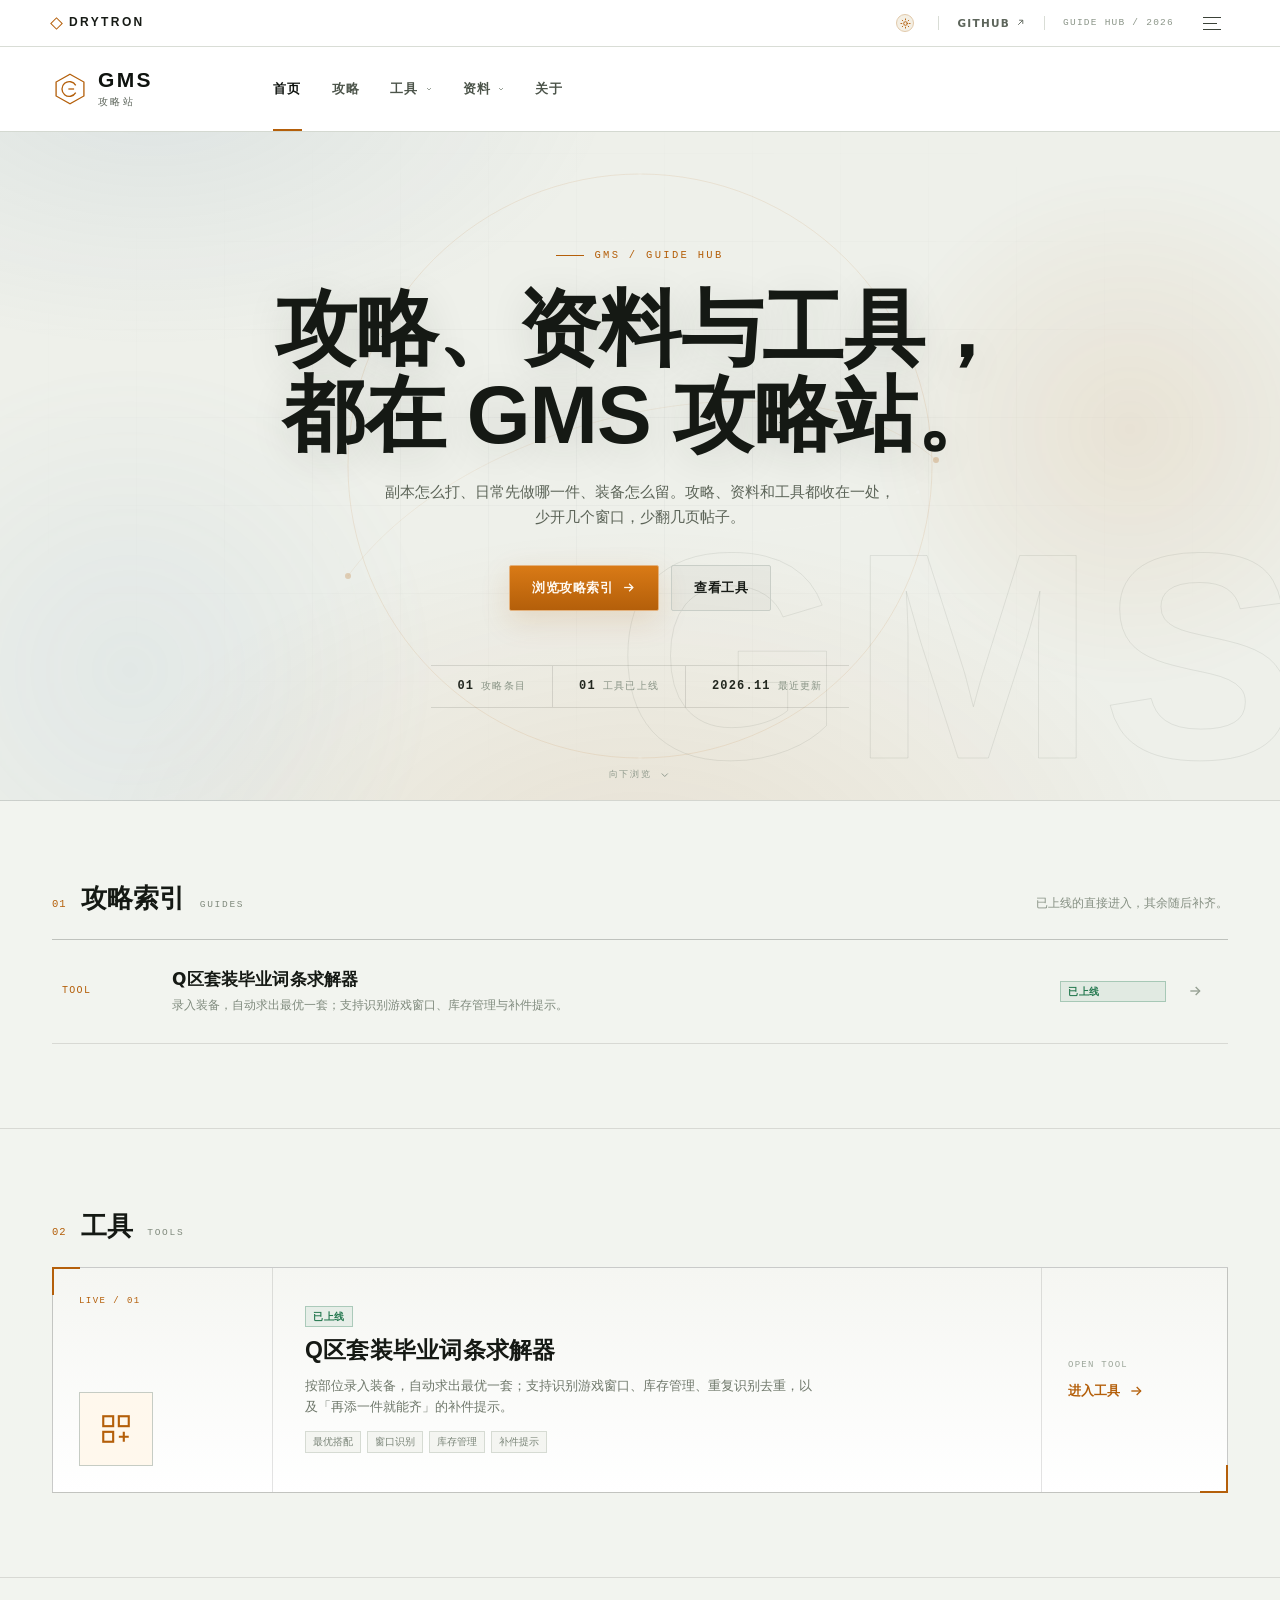
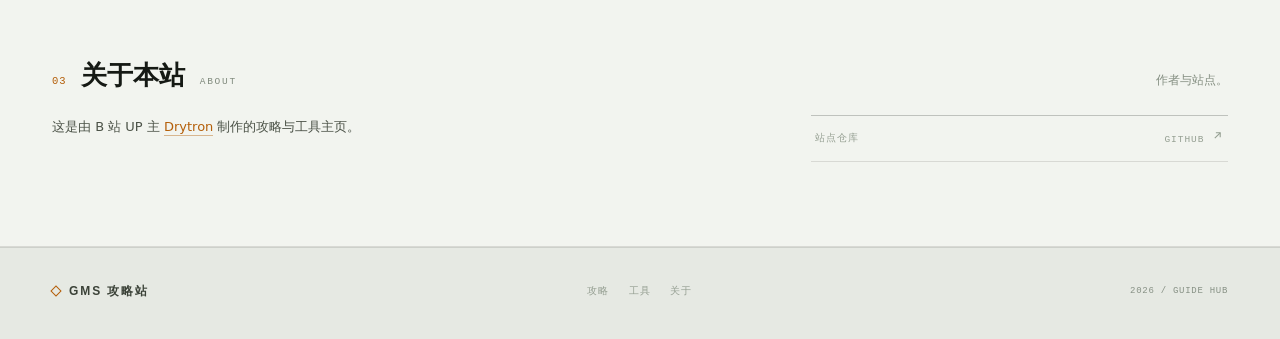
==== commit 59b32b14: "统一求解器名称与描述，攻略索引只保留求解器条目" ====
--- a/main/index.html
+++ b/main/index.html
@@ -657,7 +657,7 @@
           </button>
           <div class="dropdown" id="dropTools">
             <a class="drop-link" href="/main/tools/solver/">
-              <span><strong>Q区求解器</strong><small>独立工具页，只显示求解器功能</small></span>
+              <span><strong>Q区套装毕业词条求解器</strong><small>录入装备，自动求出最优一套</small></span>
               <span class="drop-tag">已上线</span>
             </a>
             <a class="drop-all" href="/main/tools/solver/">
@@ -674,7 +674,7 @@
           </button>
           <div class="dropdown" id="dropData">
             <a class="drop-link" href="/main/guides/">
-              <span><strong>攻略索引</strong><small>装备、活动、职业、Boss 与工具</small></span>
+              <span><strong>攻略索引</strong><small>已上线的攻略与工具</small></span>
             </a>
             <a class="drop-link" href="/main/about/">
               <span><strong>关于本站</strong><small>作者与站点</small></span>
@@ -709,7 +709,7 @@
 
       <div class="drawer-group">
         <p>工具 <span>TOOLS</span></p>
-        <a href="/main/tools/solver/">Q区求解器 <span>LIVE</span></a>
+        <a href="/main/tools/solver/">Q区套装毕业词条求解器 <span>LIVE</span></a>
         <span class="is-soon">更多工具 <em>筹备中</em></span>
       </div>
 
@@ -760,7 +760,7 @@
         <a class="btn btn-ghost" href="#tools">查看工具</a>
       </div>
       <div class="hero-meta">
-        <span><b>06</b>攻略条目</span>
+        <span><b>01</b>攻略条目</span>
         <span><b>01</b>工具已上线</span>
         <span><b>2026.11</b>最近更新</span>
       </div>
@@ -780,44 +780,14 @@
           <h2>攻略索引</h2>
           <span class="sec-en">GUIDES</span>
         </div>
-        <p>按主题查。已上线的直接进入，筹备中的先留入口。</p>
+        <p>已上线的直接进入，其余随后补齐。</p>
       </div>
 
       <div class="guide-list">
   <a class="guide-row is-link" href="/main/tools/solver/">
-    <span class="guide-code">GEAR</span>
-    <span class="guide-copy"><h3>装备与套装</h3><p>毕业词条、套装搭配与库存整理；求解器在独立工具页。</p></span>
+    <span class="guide-code">TOOL</span>
+    <span class="guide-copy"><h3>Q区套装毕业词条求解器</h3><p>录入装备，自动求出最优一套；支持识别游戏窗口、库存管理与补件提示。</p></span>
     <span class="tag tag-live">已上线</span>
-    <span class="guide-arrow" aria-hidden="true"><svg viewBox="0 0 24 24" aria-hidden="true"><path d="M5 12h14"/><path d="M13 6l6 6-6 6"/></svg></span>
-  </a>
-  <a class="guide-row is-link" href="/main/q/events/">
-    <span class="guide-code">EVENT</span>
-    <span class="guide-copy"><h3>活动与日程</h3><p>限时活动、兑换与周期安排。</p></span>
-    <span class="tag tag-soon">筹备中</span>
-    <span class="guide-arrow" aria-hidden="true"><svg viewBox="0 0 24 24" aria-hidden="true"><path d="M5 12h14"/><path d="M13 6l6 6-6 6"/></svg></span>
-  </a>
-  <a class="guide-row is-link" href="/main/q/job/">
-    <span class="guide-code">JOB</span>
-    <span class="guide-copy"><h3>职业与技能</h3><p>职业选择、链接技能与加点方向。</p></span>
-    <span class="tag tag-soon">筹备中</span>
-    <span class="guide-arrow" aria-hidden="true"><svg viewBox="0 0 24 24" aria-hidden="true"><path d="M5 12h14"/><path d="M13 6l6 6-6 6"/></svg></span>
-  </a>
-  <a class="guide-row is-link" href="/main/q/boss/">
-    <span class="guide-code">BOSS</span>
-    <span class="guide-copy"><h3>Boss 与掉落</h3><p>阶段机制、前置任务与掉落整理。</p></span>
-    <span class="tag tag-soon">筹备中</span>
-    <span class="guide-arrow" aria-hidden="true"><svg viewBox="0 0 24 24" aria-hidden="true"><path d="M5 12h14"/><path d="M13 6l6 6-6 6"/></svg></span>
-  </a>
-  <a class="guide-row is-link" href="/main/tools/solver/">
-    <span class="guide-code">TOOL</span>
-    <span class="guide-copy"><h3>Q区套装求解器</h3><p>已独立成工具页，录入装备求出最优一套。</p></span>
-    <span class="tag tag-live">已上线</span>
-    <span class="guide-arrow" aria-hidden="true"><svg viewBox="0 0 24 24" aria-hidden="true"><path d="M5 12h14"/><path d="M13 6l6 6-6 6"/></svg></span>
-  </a>
-  <a class="guide-row is-link" href="/main/about/">
-    <span class="guide-code">ABOUT</span>
-    <span class="guide-copy"><h3>关于本站</h3><p>作者、站点说明与源码入口。</p></span>
-    <span class="tag tag-info">信息</span>
     <span class="guide-arrow" aria-hidden="true"><svg viewBox="0 0 24 24" aria-hidden="true"><path d="M5 12h14"/><path d="M13 6l6 6-6 6"/></svg></span>
   </a>
       </div>
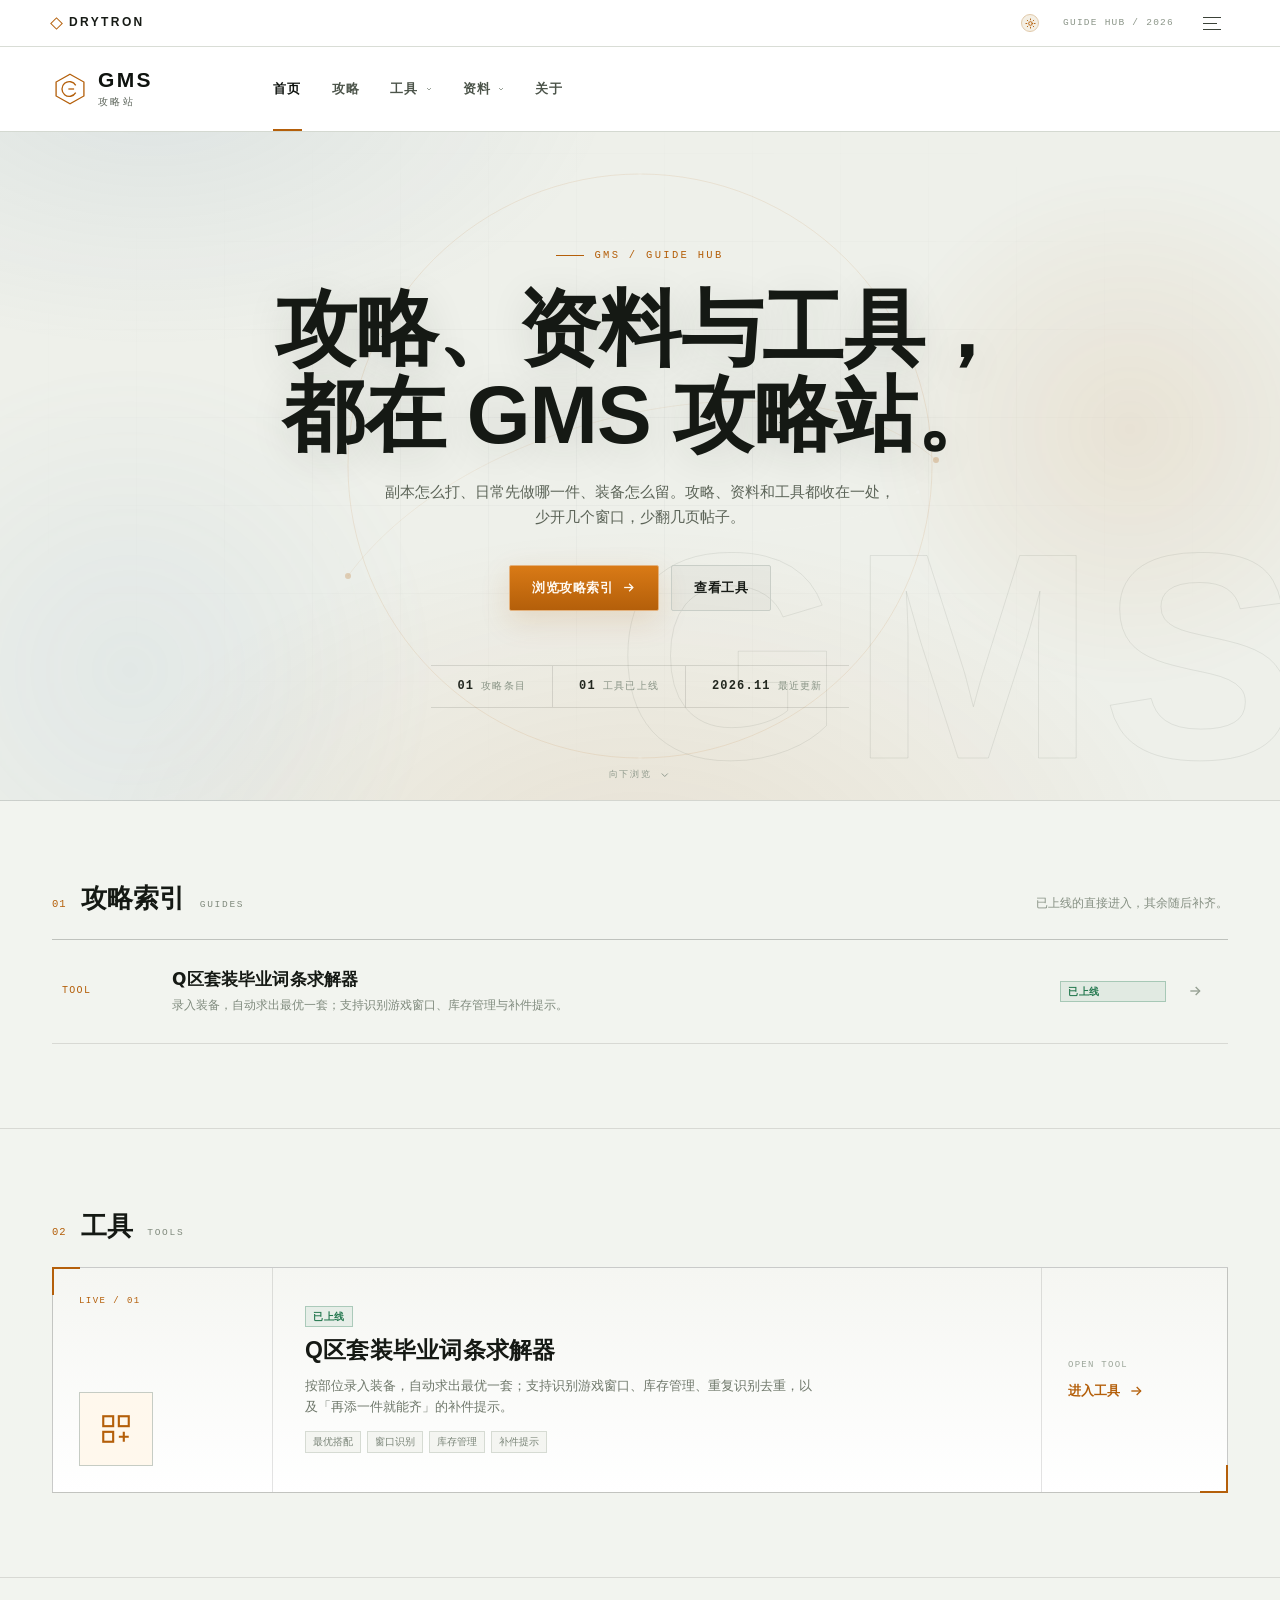
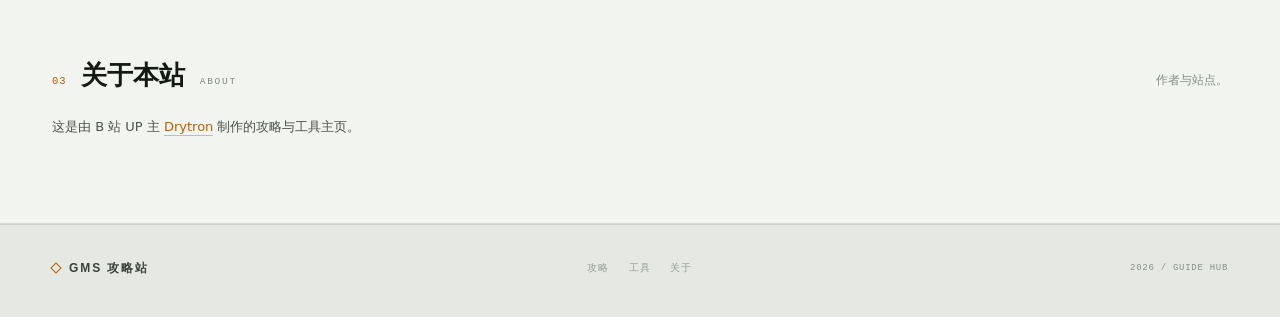
==== commit c1f944e2: "移除站内仓库与源码入口，不再对外暴露代码仓库" ====
--- a/main/index.html
+++ b/main/index.html
@@ -620,12 +620,6 @@
             </div>
           </div>
         </div>
-        <span class="utility-sep" aria-hidden="true"></span>
-        <a class="utility-link" href="https://github.com/YourKlc/gmsinone" target="_blank" rel="noopener">
-          GITHUB
-          <svg viewBox="0 0 24 24" aria-hidden="true"><path d="M7 17L17 7"/><path d="M9 7h8v8"/></svg>
-        </a>
-        <span class="utility-sep" aria-hidden="true"></span>
         <span class="utility-note">GUIDE HUB / 2026</span>
         <button class="menu-button" id="menuBtn" aria-label="打开全部菜单" aria-expanded="false" aria-controls="drawer">
           <span></span><span></span><span></span>
@@ -679,10 +673,6 @@
             <a class="drop-link" href="/main/about/">
               <span><strong>关于本站</strong><small>作者与站点</small></span>
             </a>
-            <a class="drop-link" href="https://github.com/YourKlc/gmsinone" target="_blank" rel="noopener">
-              <span><strong>站点仓库</strong><small>gmsinone · GitHub</small></span>
-              <svg class="drop-go" viewBox="0 0 24 24" aria-hidden="true"><path d="M7 17L17 7"/><path d="M9 7h8v8"/></svg>
-            </a>
           </div>
         </div>
 
@@ -716,7 +706,6 @@
       <div class="drawer-group">
         <p>资料 <span>DATA</span></p>
         <a href="/main/about/">关于本站 <span>ABOUT</span></a>
-        <a href="https://github.com/YourKlc/gmsinone" target="_blank" rel="noopener">站点仓库 <span>GITHUB</span></a>
       </div>
     </nav>
 
@@ -838,15 +827,8 @@
         <p>作者与站点。</p>
       </div>
 
-      <div class="about-grid">
-        <div class="about-copy">
-          <p class="about-credit">这是由 B 站 UP 主 <a href="https://space.bilibili.com/98564943" target="_blank" rel="noopener">Drytron</a> 制作的攻略与工具主页。</p>
-        </div>
-        <div class="about-links">
-          <a href="https://github.com/YourKlc/gmsinone" target="_blank" rel="noopener">
-            <span>站点仓库</span><span>GITHUB <svg viewBox="0 0 24 24" aria-hidden="true"><path d="M7 17L17 7"/><path d="M9 7h8v8"/></svg></span>
-          </a>
-        </div>
+      <div class="about-copy">
+        <p class="about-credit">这是由 B 站 UP 主 <a href="https://space.bilibili.com/98564943" target="_blank" rel="noopener">Drytron</a> 制作的攻略与工具主页。</p>
       </div>
     </div>
   </section>
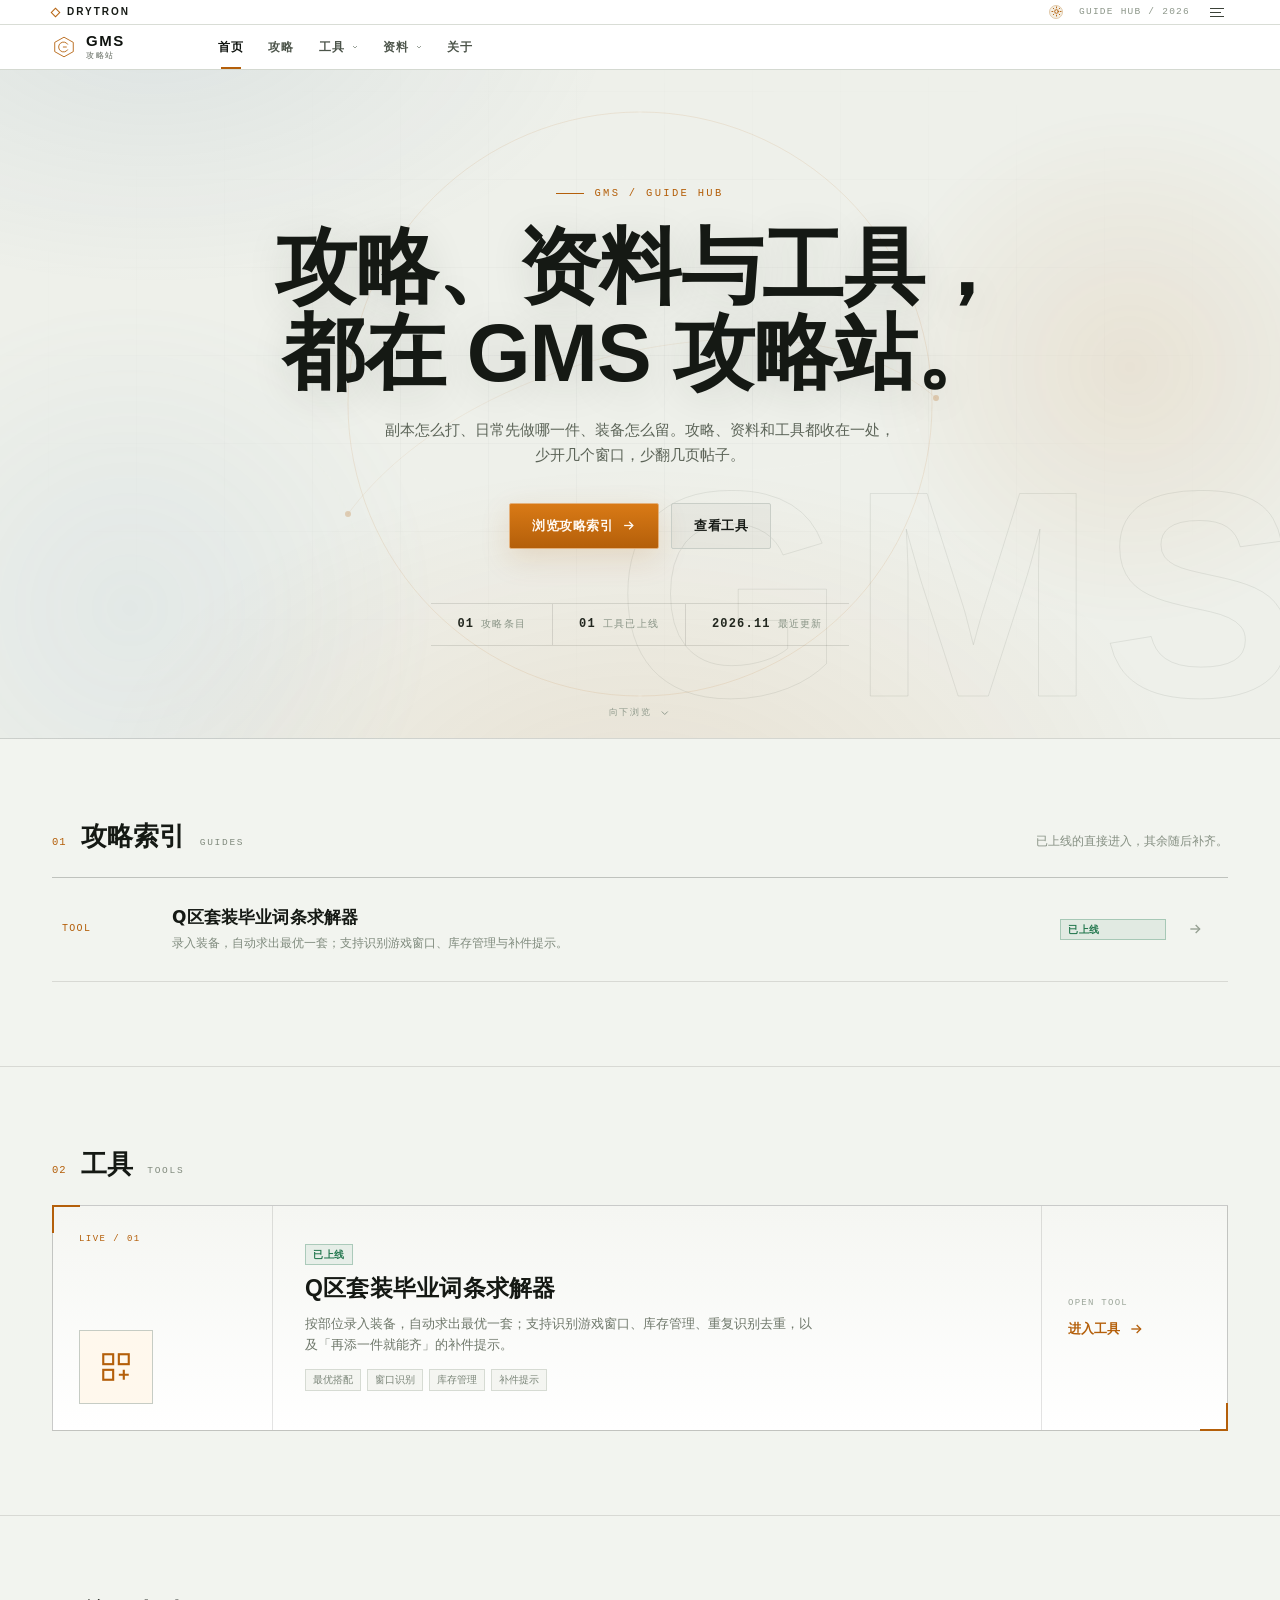
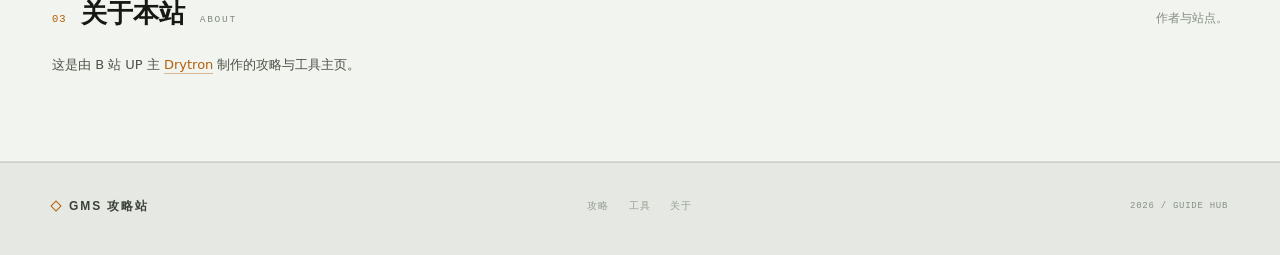
==== commit f104a928: "顶栏高度减半并加入自动隐藏：下滚收起，鼠标移回顶部滑出" ====
--- a/main/index.html
+++ b/main/index.html
@@ -573,6 +573,59 @@
   .scroll-cue svg{animation:none}
   *{transition:none !important}
 }
+
+/* ==========================================================
+   顶栏精简：整条顶栏高度约为原来的一半（放在文件末尾以覆盖前面的取值）
+   ========================================================== */
+.utility-inner{height:24px}
+.utility-brand{font-size:10px}
+.utility-brand i{width:7px;height:7px}
+.utility-right{gap:12px}
+.theme-trigger{width:22px;height:22px}
+.theme-orb{width:14px;height:14px}
+.theme-panel{top:calc(100% + 4px)}
+.menu-button{width:24px;height:24px;padding:5px;gap:3px}
+.menu-button span{width:14px}
+.menu-button span:nth-child(2){width:11px}
+.menu-button:hover span{width:14px}
+.main-inner{height:44px}
+.logo{min-width:132px}
+.logo-mark{width:24px;height:24px}
+.logo-text strong{font-size:15px;letter-spacing:.1em}
+.logo-text small{font-size:7.5px;margin-top:2px;letter-spacing:.2em}
+.nav{height:44px;margin-left:22px}
+.nav-item{height:44px;padding:0 12px;font-size:11.5px}
+.nav-right{margin-left:14px}
+.cta{height:30px;padding:0 13px;font-size:10.5px;gap:7px}
+.cta svg{width:12px;height:12px}
+
+@media (max-width:1180px){
+  .nav{margin-left:16px}
+  .nav-item{padding:0 10px}
+  .utility-note{display:none}
+}
+@media (max-width:1080px){
+  .main-inner{height:44px}
+  .utility-inner{height:24px}
+}
+@media (max-width:760px){
+  .utility-inner{height:38px}
+  .main-inner{height:56px}
+  .theme-trigger{width:28px;height:28px}
+  .menu-button{width:34px;height:34px;padding:7px;margin-left:0;flex:none}
+  .menu-button span,.menu-button span:nth-child(2){width:18px}
+  .nav-item{padding:0 11px}
+  .logo-mark{width:28px;height:28px}
+  .logo-text strong{font-size:17px}
+  .logo-text small{font-size:8px}
+}
+
+/* 顶栏自动隐藏：下滚后收起，鼠标移回顶部再滑下 */
+.site-head{transition:transform .28s cubic-bezier(.33,1,.68,1),box-shadow .2s,background .2s}
+.site-head.is-hidden{transform:translateY(-100%)}
+@media (prefers-reduced-motion:reduce){
+  .site-head{transition:none}
+}
 </style>
 <script>
 (function(){
@@ -899,9 +952,42 @@
     if(e.key === 'Escape'){ closeAll(); if(drawer && !drawer.hidden) closeDrawer(); }
   });
 
+  /* 滚动阴影 + 顶栏自动隐藏：下滚收起，鼠标移回顶部才滑下 */
+  var hideTimer = null;
+  var HIDE_AFTER = 120;
+  var HOT_ZONE = 56;
+
+  function revealHead(){ head.classList.remove('is-hidden'); }
+  function hideHead(){
+    if(head.classList.contains('is-hidden')) return;
+    if(window.scrollY <= HIDE_AFTER) return;
+    if(head.matches(':hover')) return;
+    if(document.body.classList.contains('drawer-open')) return;
+    if(document.querySelector('.nav-group.is-open')) return;
+    var tp = document.getElementById('themePanel');
+    if(tp && !tp.hidden) return;
+    head.classList.add('is-hidden');
+  }
+  function scheduleHide(delay){
+    if(hideTimer) clearTimeout(hideTimer);
+    hideTimer = setTimeout(hideHead, delay);
+  }
+
   window.addEventListener('scroll', function(){
     head.classList.toggle('is-scrolled', window.scrollY > 8);
+    if(window.scrollY <= 8) revealHead();
+    else if(window.scrollY > HIDE_AFTER) scheduleHide(520);
   }, {passive:true});
+
+  document.addEventListener('mousemove', function(e){
+    if(e.clientY <= HOT_ZONE){ revealHead(); return; }
+    if(e.clientY < head.getBoundingClientRect().bottom + 36) return;
+    scheduleHide(140);
+  }, {passive:true});
+
+  document.addEventListener('focusin', function(e){
+    if(head.contains(e.target)) revealHead();
+  });
 
   var drawer = document.getElementById('drawer');
   var menuBtn = document.getElementById('menuBtn');
